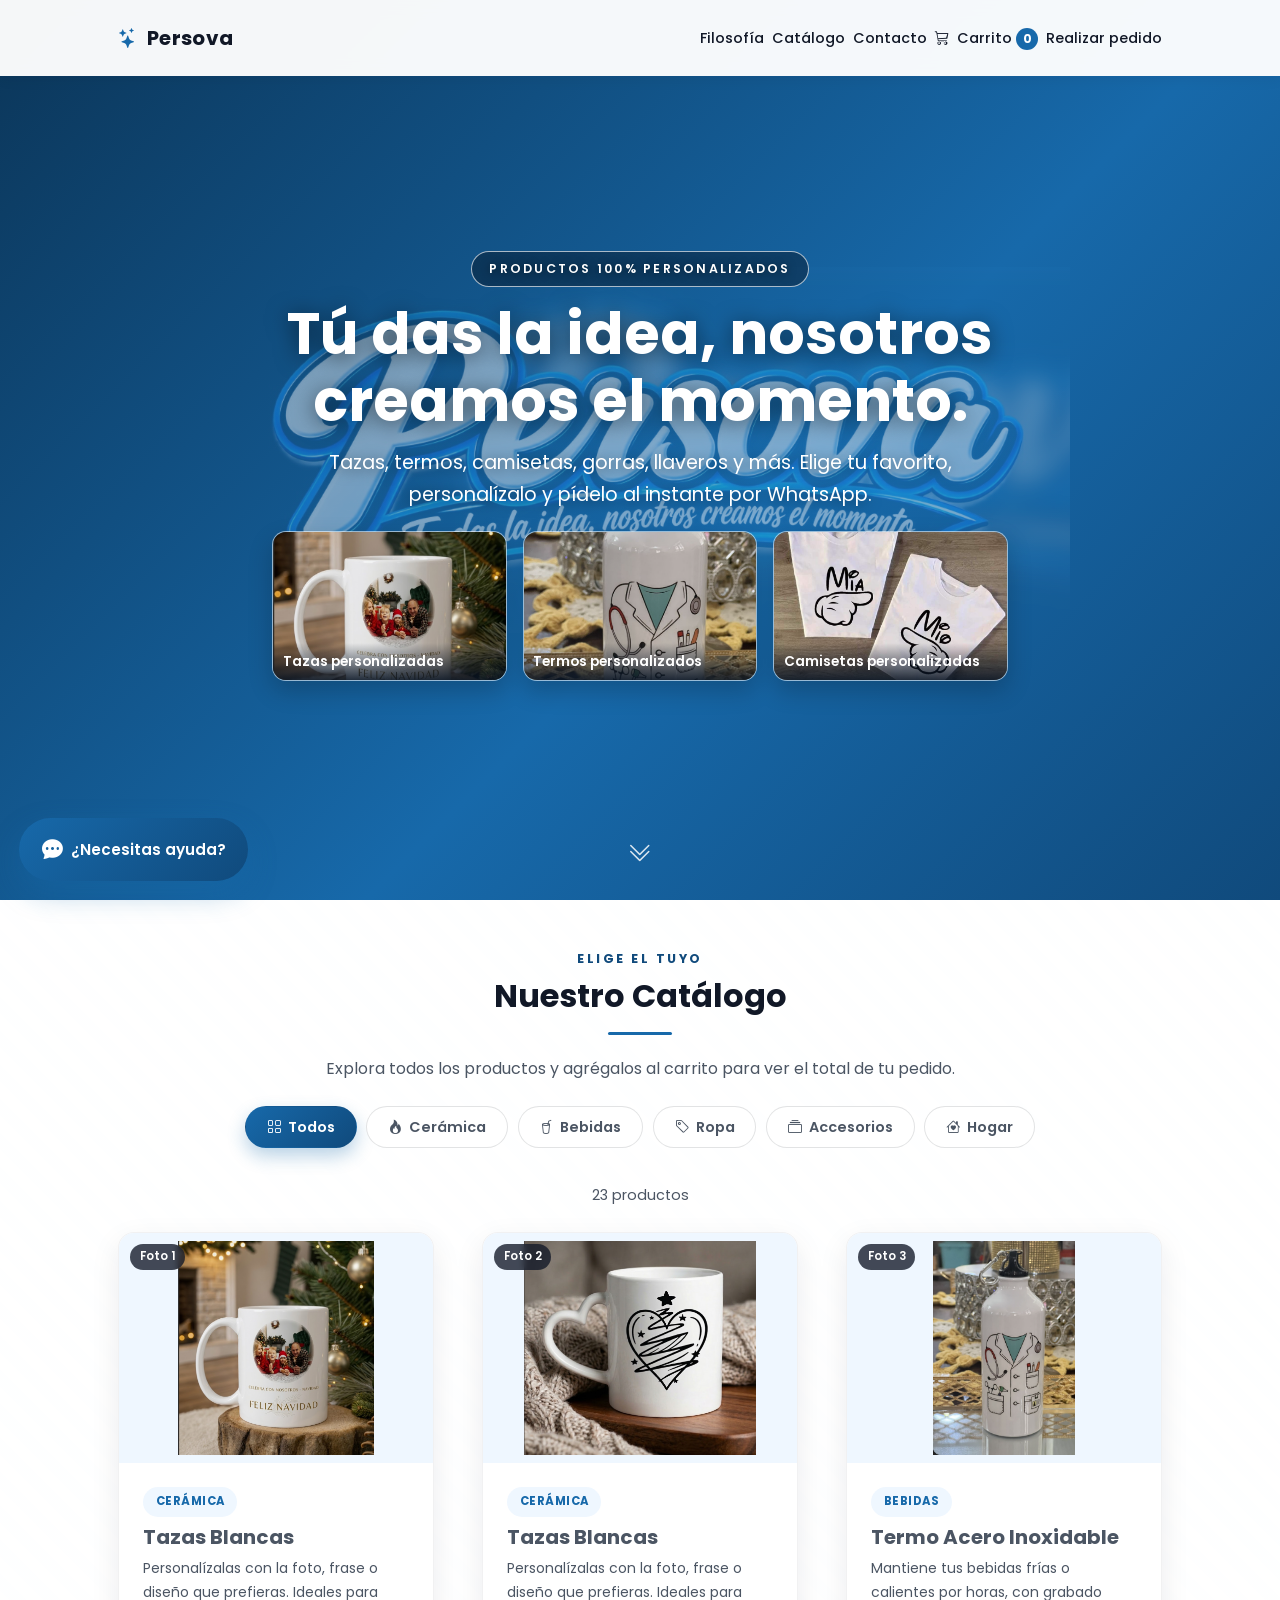
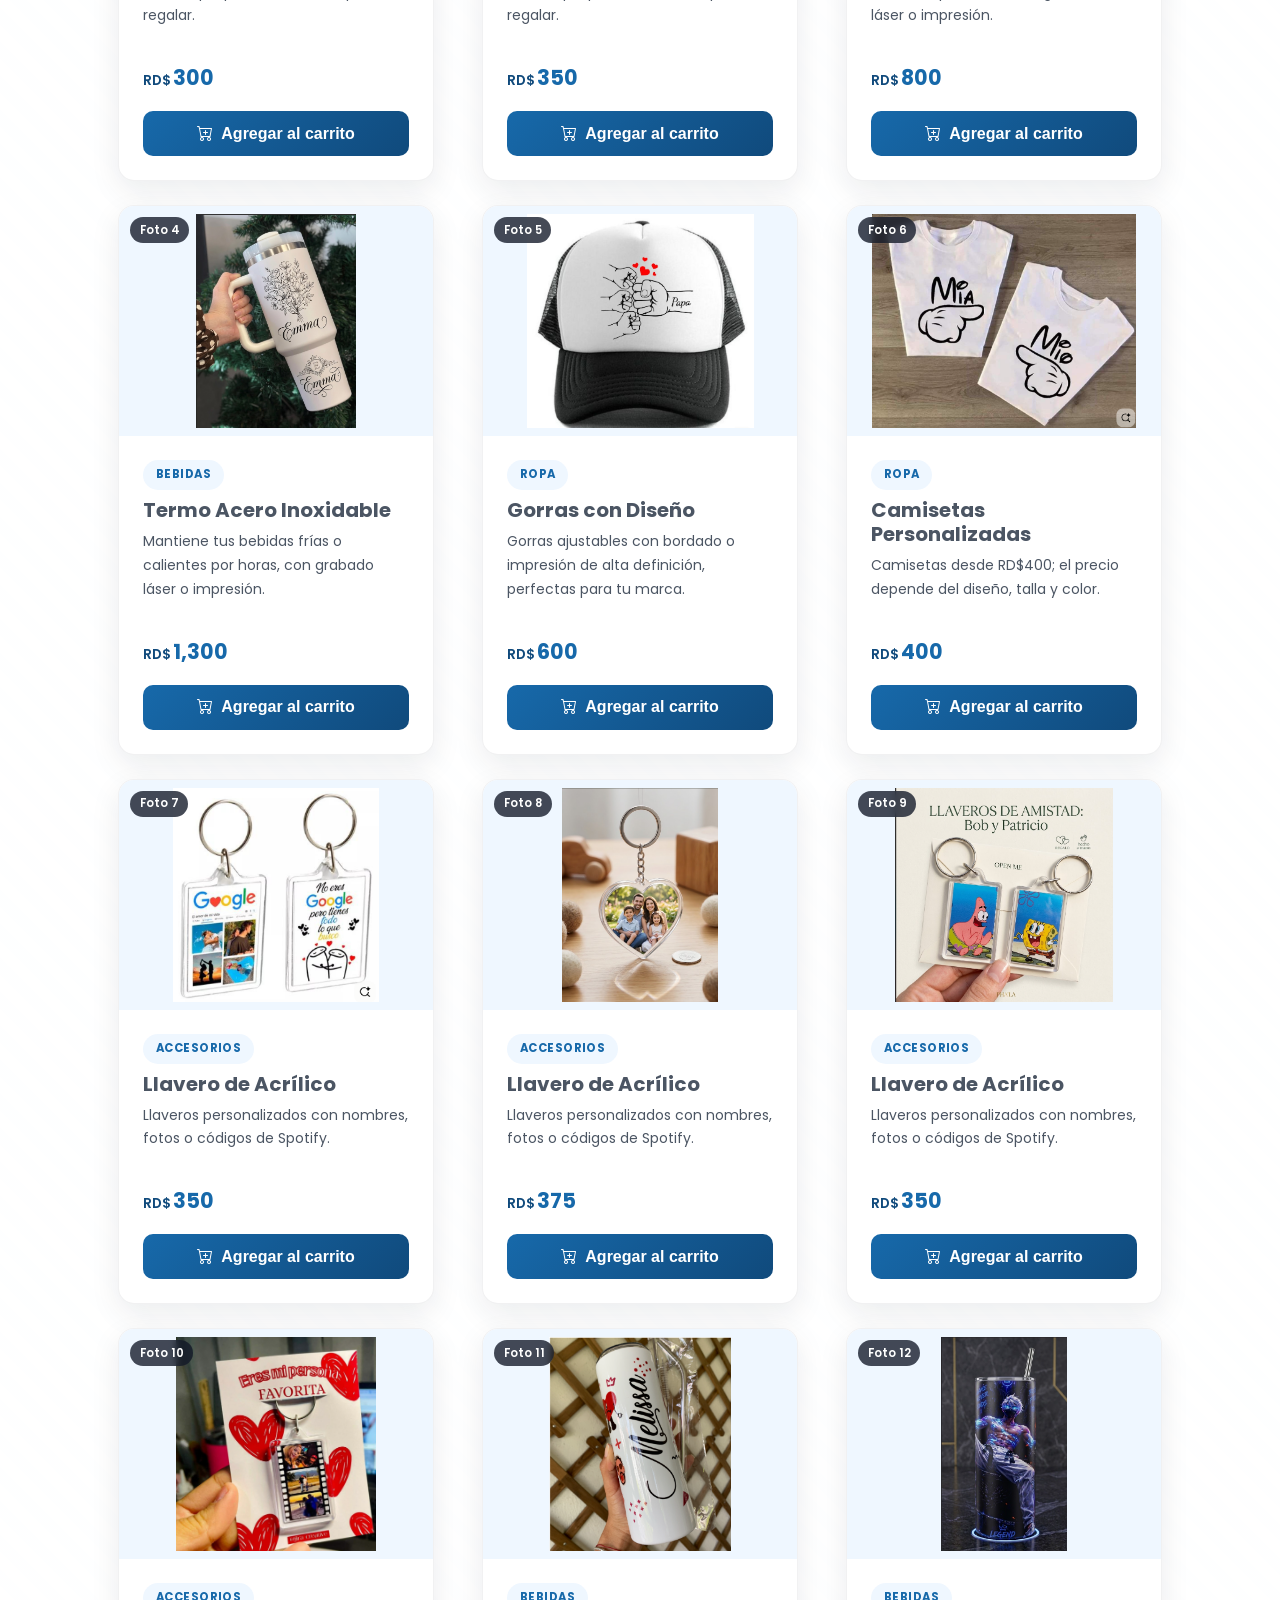
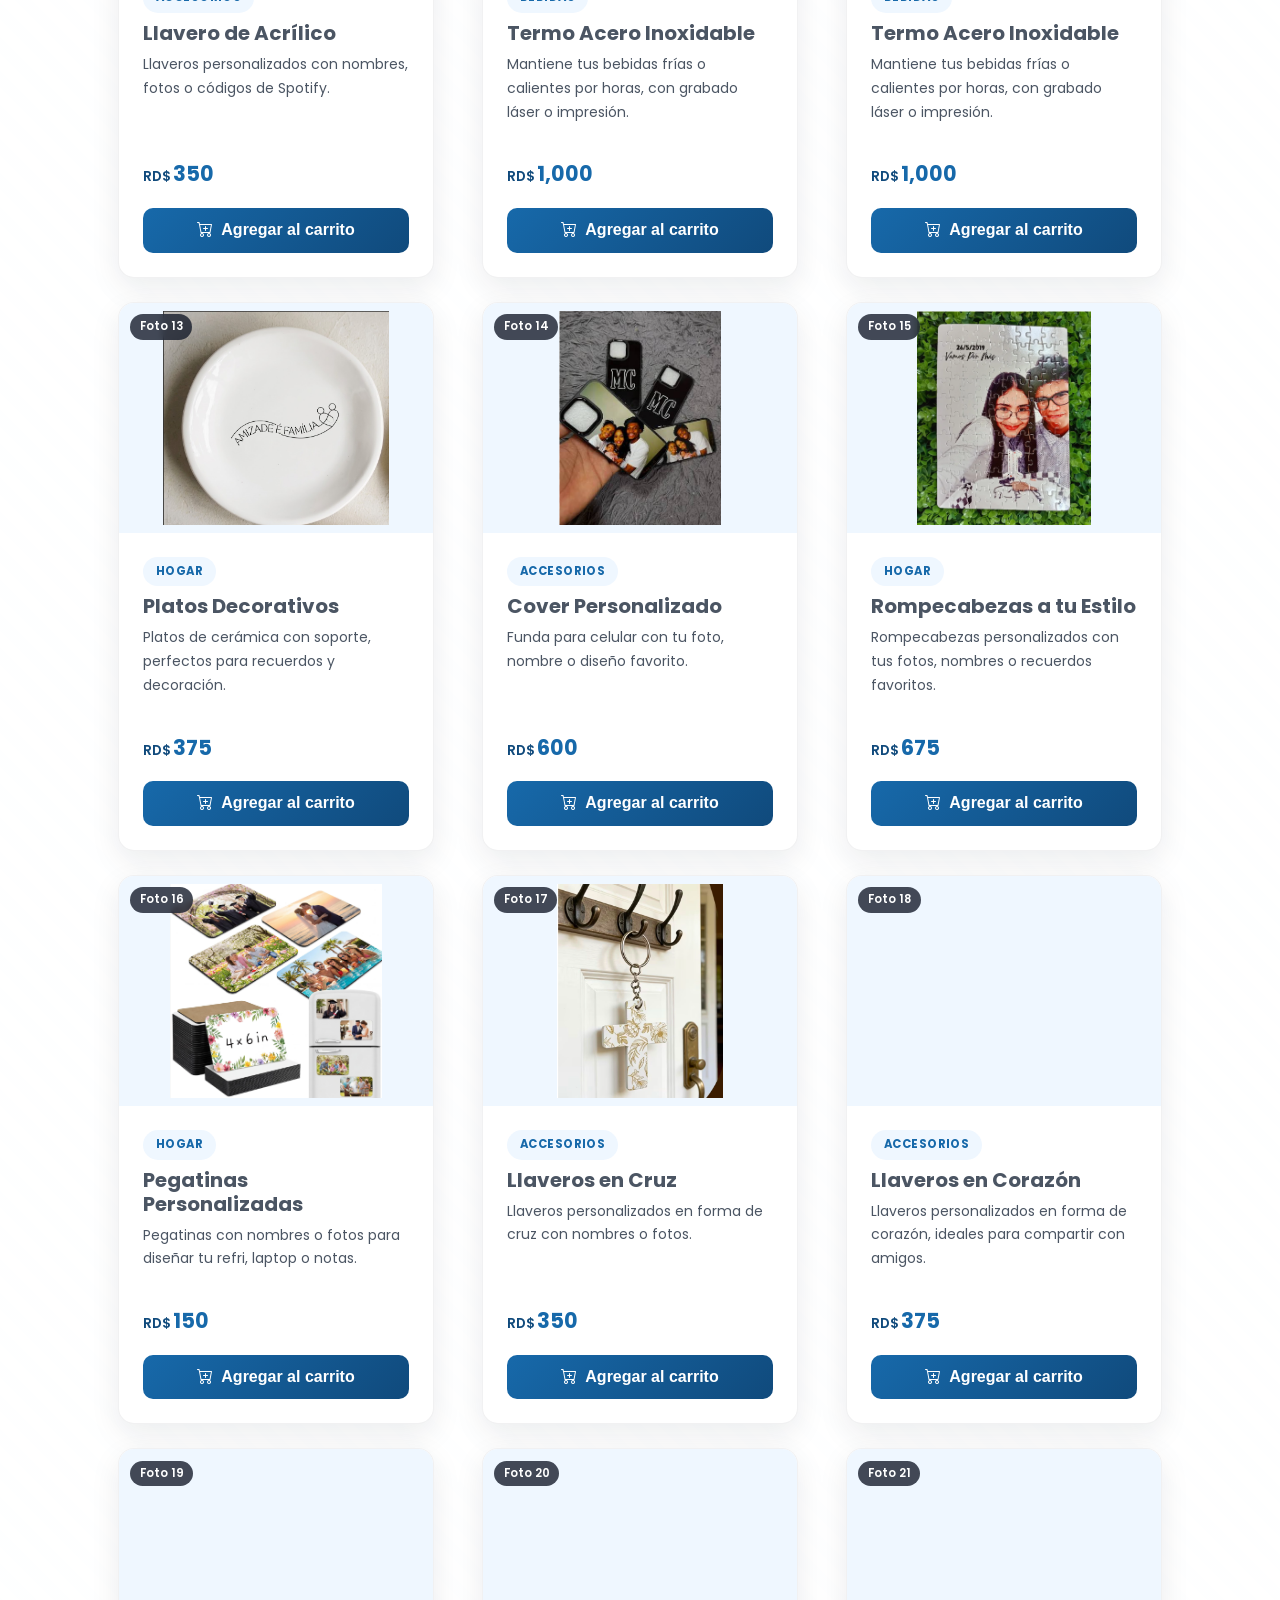
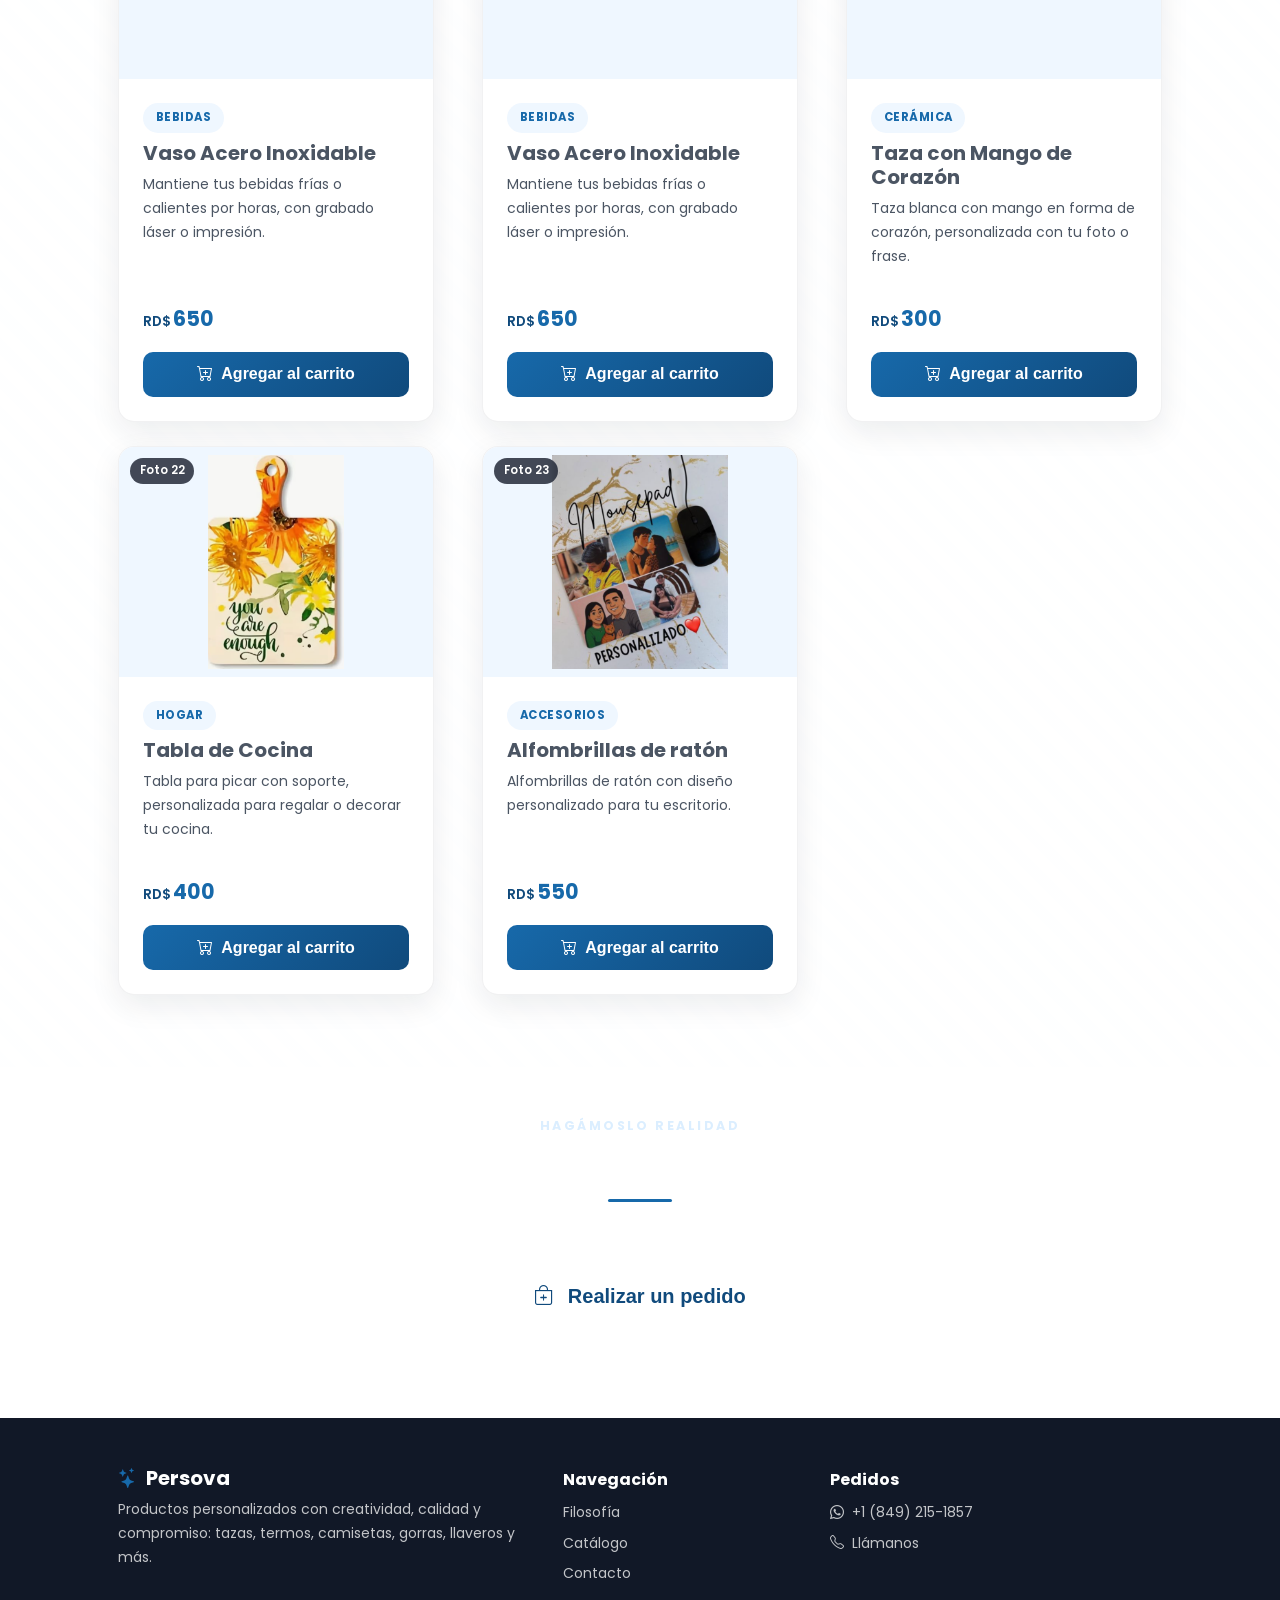
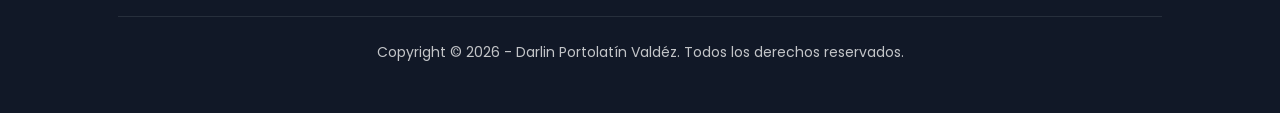
==== index.html @ f8fe21e0 "Actualizo la pagina Co-authored-by: Copilot <223556219+Copilot@users.noreply.github.com>" ====
﻿

















<!DOCTYPE html>
<html lang="es">
    <head>
        <meta charset="utf-8" />
        <meta name="viewport" content="width=device-width, initial-scale=1" />
        <meta name="description" content="Catálogo de productos personalizados: tazas, termos, camisetas, gorras, llaveros, platos y más. Productos personalizados por Persova." />
        <meta name="author" content="Darlin Portolatín Valdéz" />
        <meta name="theme-color" content="#1769aa" />
        <title>Persova | Catálogo de Productos Personalizados</title>

        <!-- Open Graph (vista previa al compartir) -->
        <meta property="og:type" content="website" />
        <meta property="og:site_name" content="Persova" />
        <meta property="og:title" content="Persova | Catálogo de Productos Personalizados" />
        <meta property="og:description" content="Tazas, termos, camisetas, gorras, llaveros y más, personalizados a tu gusto. Pídelos al instante por WhatsApp." />
        <meta property="og:image" content="assets/img/bg-masthead.jpg" />
        <meta name="twitter:card" content="summary_large_image" />

        <!-- Favicon-->
        <link rel="icon" type="image/x-icon" href="assets/favicon.ico" />

        <!-- Fuentes: conectamos antes y cargamos sin bloquear -->
        <link rel="preconnect" href="https://fonts.googleapis.com" />
        <link rel="preconnect" href="https://fonts.gstatic.com" crossorigin />
        <link href="https://fonts.googleapis.com/css2?family=Poppins:wght@400;500;600;700&display=swap" rel="stylesheet" />

        <!-- Bootstrap Icons-->
        <link href="https://cdn.jsdelivr.net/npm/bootstrap-icons@1.11.3/font/bootstrap-icons.css" rel="stylesheet" />

        <!-- Core theme CSS (includes Bootstrap)-->
        <link href="css/styles.css" rel="stylesheet" />
        <!-- Estilos personalizados del catálogo-->
        <link href="css/catalogo.css" rel="stylesheet" />
        <!-- Chat de atención-->
        <link href="css/chatbot.css" rel="stylesheet" />
        <!-- Solicitud de pedidos-->
        <link href="css/pedidos.css" rel="stylesheet" />
        <!-- Mantiene ocultas las tarjetas mientras se configura el filtro inicial.
             Si catalogo.js no llegara a cargar, se quita la marca y se ven todas. -->
        <script>
            document.documentElement.classList.add('js');
            window.addEventListener('load', function () {
                setTimeout(function () {
                    if (!window.catalogoListo) document.documentElement.classList.remove('js');
                }, 1500);
            });
        </script>
    </head>
    <body id="page-top">
        <!-- Navegación -->
        <nav class="navbar navbar-expand-lg fixed-top py-3" id="mainNav">
            <div class="container px-4 px-lg-5">
                <a class="navbar-brand fw-bold" href="#page-top"><i class="bi-stars me-1"></i> Persova</a>
                <button class="navbar-toggler navbar-toggler-right" type="button" data-bs-toggle="collapse" data-bs-target="#navbarResponsive" aria-controls="navbarResponsive" aria-expanded="false" aria-label="Abrir menú"><span class="navbar-toggler-icon"></span></button>
                <div class="collapse navbar-collapse" id="navbarResponsive">
                    <ul class="navbar-nav ms-auto my-2 my-lg-0">
                        <li class="nav-item"><a class="nav-link" href="#filosofia" id="nav-filosofia">Filosofía</a></li>
                        <li class="nav-item"><a class="nav-link" href="#catalogo">Catálogo</a></li>
                        <li class="nav-item"><a class="nav-link" href="#contacto">Contacto</a></li>
                        <li class="nav-item"><button type="button" class="nav-link btn-carrito-nav" id="carrito-abrir" data-bs-toggle="modal" data-bs-target="#modal-carrito"><i class="bi-cart3 me-1"></i> Carrito <span class="carrito-cantidad" id="carrito-cantidad">0</span></button></li>
                        <li class="nav-item"><button type="button" class="nav-link btn-abrir-pedido" data-bs-toggle="modal" data-bs-target="#modal-pedido">Realizar pedido</button></li>
                    </ul>
                </div>
            </div>
        </nav>

        <!-- Hero -->
        <header class="masthead text-center">
            <div class="container px-4 px-lg-5">
                <div class="row justify-content-center">
                    <div class="col-lg-10">
                        <span class="hero-kicker">Productos 100% personalizados</span>
                        <h1 class="mb-0">Tú das la idea, nosotros creamos el momento.
                        </h1>
                        <p class="hero-sub">Tazas, termos, camisetas, gorras, llaveros y más. Elige tu favorito, personalízalo y pídelo al instante por WhatsApp.</p>
                        <div class="hero-productos" aria-label="Algunos de nuestros productos">
                            <figure class="hero-producto">
                                <img src="assets/img/portfolio/fullsize/1.png" alt="Taza blanca personalizada" decoding="async" fetchpriority="high" />
                                <figcaption>Tazas personalizadas</figcaption>
                            </figure>
                            <figure class="hero-producto">
                                <img src="assets/img/portfolio/fullsize/3.png" alt="Termo de acero inoxidable personalizado" decoding="async" fetchpriority="high" />
                                <figcaption>Termos personalizados</figcaption>
                            </figure>
                            <figure class="hero-producto">
                                <img src="assets/img/portfolio/fullsize/6.png" alt="Camiseta personalizada" decoding="async" fetchpriority="high" />
                                <figcaption>Camisetas personalizadas</figcaption>
                            </figure>
                        </div>
                    </div>
                </div>
            </div>
            <a class="hero-scroll" href="#filosofia" aria-label="Bajar a la siguiente sección"><i class="bi-chevron-double-down"></i></a>
        </header>

        <!-- Filosofía Institucional -->
        <section class="page-section py-5" id="filosofia" hidden>
            <div class="container px-4 px-lg-5">
                <div class="text-center mb-5">
                    <div class="section-kicker mb-2">Quiénes somos</div>
                    <h2 class="section-title mt-0">Filosofía Institucional</h2>
                    <hr class="divider-oro" />
                    <p>Los principios, valores, misión y visión que definen la identidad de nuestro emprendimiento.</p>
                </div>

                <div class="row g-4 justify-content-center mb-4">
                    <div class="col-lg-4 col-md-6">
                        <div class="value-card">
                            <span class="value-icon"><i class="bi-bullseye"></i></span>
                            <h3>Misión</h3>
                            <p class="mb-0">Ofrecer productos personalizados, creativos y de calidad, adaptados a los gustos y necesidades de nuestros clientes: tazas, termos, camisetas, gorras, platos y más, para expresar ideas, emociones, recuerdos y la identidad de personas, negocios y organizaciones.</p>
                        </div>
                    </div>
                    <div class="col-lg-4 col-md-6">
                        <div class="value-card">
                            <span class="value-icon"><i class="bi-eye"></i></span>
                            <h3>Visión</h3>
                            <p class="mb-0">Ser un emprendimiento de personalización reconocido a nivel nacional por la calidad, creatividad e innovación de nuestros productos, logrando satisfacer a nuestros clientes y expandiendo nuestros servicios para convertirnos en una marca reconocida y confiable.</p>
                        </div>
                    </div>
                    <div class="col-lg-4 col-md-6">
                        <div class="value-card">
                            <span class="value-icon"><i class="bi-shield-check"></i></span>
                            <h3>Principio</h3>
                            <p class="mb-0"><strong>Satisfacción del cliente:</strong> escuchamos y comprendemos las necesidades de cada cliente para ofrecerle un producto que cumpla o supere sus expectativas, revisando cada detalle del diseño y procurando entregar calidad en cada pedido.</p>
                        </div>
                    </div>
                </div>

                <div class="row justify-content-center">
                    <div class="col-lg-10">
                        <div class="principio-box">
                            <h3 class="h5 fw-bold mb-3"><i class="bi-heart me-2"></i>Nuestros valores</h3>
                            <ul class="value-list">
                                <li><strong>Creatividad:</strong> diseñamos piezas originales, innovadoras y atractivas, adaptadas a los gustos y preferencias de cada cliente.</li>
                                <li><strong>Responsabilidad:</strong> cumplimos con nuestros compromisos de manera puntual y organizada, entregando los pedidos en el tiempo acordado.</li>
                                <li><strong>Calidad:</strong> cuidamos cada detalle del diseño, los materiales y la elaboración para ofrecer productos bien terminados.</li>
                                <li><strong>Respeto:</strong> valoramos las ideas, opiniones y preferencias de nuestros clientes y tomamos en cuenta sus sugerencias.</li>
                                <li class="mb-0"><strong>Compromiso:</strong> trabajamos con dedicación para que cada producto personalizado cumpla con lo solicitado.</li>
                            </ul>
                        </div>
                    </div>
                </div>
            </div>
        </section>

        <!-- Catálogo de productos -->
        <section class="page-section py-5" id="catalogo">
            <div class="container px-4 px-lg-5">
                <div class="text-center mb-4">
                    <div class="section-kicker mb-2">Elige el tuyo</div>
                    <h2 class="section-title mt-0">Nuestro Catálogo</h2>
                    <hr class="divider-oro" />
                    <p>Explora todos los productos y agrégalos al carrito para ver el total de tu pedido.</p>
                </div>

                <!-- Filtro por categoría -->
                <div class="filtros" role="group" aria-label="Filtrar productos por categoría">
                    <button type="button" class="filtro-btn active" data-filtro="todos" aria-pressed="true"><i class="bi-grid me-1"></i> Todos</button>
                    <button type="button" class="filtro-btn" data-filtro="ceramica" aria-pressed="false"><i class="bi-fire me-1"></i> Cerámica</button>
                    <button type="button" class="filtro-btn" data-filtro="bebidas" aria-pressed="false"><i class="bi-cup-straw me-1"></i> Bebidas</button>
                    <button type="button" class="filtro-btn" data-filtro="ropa" aria-pressed="false"><i class="bi-tag me-1"></i> Ropa</button>
                    <button type="button" class="filtro-btn" data-filtro="accesorios" aria-pressed="false"><i class="bi-collection me-1"></i> Accesorios</button>
                    <button type="button" class="filtro-btn" data-filtro="hogar" aria-pressed="false"><i class="bi-house-heart me-1"></i> Hogar</button>
                </div>
                <p class="resultado-contador" id="contador-texto" aria-live="polite">22 productos</p>

                <div class="row gx-4 gx-lg-5" id="grid-productos">
                    <!-- Producto 1 -->
                    <div class="col-lg-4 col-md-6 mb-4 producto" data-categoria="ceramica">
                        <div class="card product-card h-100">
                            <div class="product-img-wrap">
                                <img class="product-img" src="assets/img/portfolio/fullsize/1.png" alt="Taza blanca personalizada con diseño a elección" loading="lazy" decoding="async" />
                                <span class="product-num">Foto 1</span>
                            </div>


                            <div class="card-body d-flex flex-column p-4">
                                <span class="badge-category align-self-start mb-2">Cerámica</span>
                                <h3 class="h5 fw-bold mb-2">Tazas Blancas</h3>
                                <p class="small flex-grow-1">Personalízalas con la foto, frase o diseño que prefieras. Ideales para regalar.</p>
                                <div class="d-flex align-items-center justify-content-between mt-3 mb-3">
                                    <span class="product-price"><span class="moneda">RD$</span>300</span>
                                </div>
                                <a href="https://wa.me/18492151857?text=Hola%20Darlin,%20quiero%20ordenar%20la%20Taza%20Blanca%20de%20la%20foto%201%20(RD$300)." target="_blank" rel="noopener" class="btn btn-whatsapp">
                                    <i class="bi-whatsapp me-2"></i> Pedir por WhatsApp
                                </a>
                            </div>
                        </div>
                    </div>

                    <!-- Producto 2 -->
                    <div class="col-lg-4 col-md-6 mb-4 producto" data-categoria="ceramica">
                        <div class="card product-card h-100">
                            <div class="product-img-wrap">
                                <img class="product-img" src="assets/img/portfolio/fullsize/2.png" alt="Taza blanca personalizada con diseño a elección" loading="lazy" decoding="async" />
                                <span class="product-num">Foto 2</span>
                            </div>
                            <div class="card-body d-flex flex-column p-4">
                                <span class="badge-category align-self-start mb-2">Cerámica</span>
                                <h3 class="h5 fw-bold mb-2">Tazas Blancas</h3>
                                <p class="small flex-grow-1">Personalízalas con la foto, frase o diseño que prefieras. Ideales para regalar.</p>
                                <div class="d-flex align-items-center justify-content-between mt-3 mb-3">
                                    <span class="product-price"><span class="moneda">RD$</span>350</span>
                                </div>
                                <a href="https://wa.me/18492151857?text=Hola%20Darlin,%20quiero%20ordenar%20la%20Taza%20Blanca%20de%20la%20foto%202%20(RD$350)." target="_blank" rel="noopener" class="btn btn-whatsapp">
                                    <i class="bi-whatsapp me-2"></i> Pedir por WhatsApp
                                </a>
                            </div>
                        </div>
                    </div>

                    <!-- Producto 3 -->
                    <div class="col-lg-4 col-md-6 mb-4 producto" data-categoria="bebidas">
                        <div class="card product-card h-100">
                            <div class="product-img-wrap">
                                <img class="product-img" src="assets/img/portfolio/fullsize/3.png" alt="Termo de acero inoxidable personalizado" loading="lazy" decoding="async" />
                                <span class="product-num">Foto 3</span>
                            </div>
                            <div class="card-body d-flex flex-column p-4">
                                <span class="badge-category align-self-start mb-2">Bebidas</span>
                                <h3 class="h5 fw-bold mb-2">Termo Acero Inoxidable</h3>
                                <p class="small flex-grow-1">Mantiene tus bebidas frías o calientes por horas, con grabado láser o impresión.</p>
                                <div class="d-flex align-items-center justify-content-between mt-3 mb-3">
                                    <span class="product-price"><span class="moneda">RD$</span>800</span>
                                </div>
                                <a href="https://wa.me/18492151857?text=Hola%20Darlin,%20quiero%20ordenar%20el%20Termo%20de%20la%20foto%203%20(RD$800)." target="_blank" rel="noopener" class="btn btn-whatsapp">
                                    <i class="bi-whatsapp me-2"></i> Pedir por WhatsApp
                                </a>
                            </div>
                        </div>
                    </div>

                    <!-- Producto 4 -->
                    <div class="col-lg-4 col-md-6 mb-4 producto" data-categoria="bebidas">
                        <div class="card product-card h-100">
                            <div class="product-img-wrap">
                                <img class="product-img" src="assets/img/portfolio/fullsize/4.png" alt="Termo de acero inoxidable personalizado" loading="lazy" decoding="async" />
                                <span class="product-num">Foto 4</span>
                            </div>
                            <div class="card-body d-flex flex-column p-4">
                                <span class="badge-category align-self-start mb-2">Bebidas</span>
                                <h3 class="h5 fw-bold mb-2">Termo Acero Inoxidable</h3>
                                <p class="small flex-grow-1">Mantiene tus bebidas frías o calientes por horas, con grabado láser o impresión.</p>
                                <div class="d-flex align-items-center justify-content-between mt-3 mb-3">
                                    <span class="product-price"><span class="moneda">RD$</span>1,300</span>
                                </div>
                                <a href="https://wa.me/18492151857?text=Hola%20Darlin,%20quiero%20ordenar%20el%20Termo%20de%20la%20foto%204%20(RD$1,300)." target="_blank" rel="noopener" class="btn btn-whatsapp">
                                    <i class="bi-whatsapp me-2"></i> Pedir por WhatsApp
                                </a>
                            </div>
                        </div>
                    </div>

                    <!-- Producto 5 -->
                    <div class="col-lg-4 col-md-6 mb-4 producto" data-categoria="ropa">
                        <div class="card product-card h-100">
                            <div class="product-img-wrap">
                                <img class="product-img" src="assets/img/portfolio/fullsize/5.png" alt="Gorra personalizada con diseño propio" loading="lazy" decoding="async" />
                                <span class="product-num">Foto 5</span>
                            </div>
                            <div class="card-body d-flex flex-column p-4">
                                <span class="badge-category align-self-start mb-2">Ropa</span>
                                <h3 class="h5 fw-bold mb-2">Gorras con Diseño</h3>
                                <p class="small flex-grow-1">Gorras ajustables con bordado o impresión de alta definición, perfectas para tu marca.</p>
                                <div class="d-flex align-items-center justify-content-between mt-3 mb-3">
                                    <span class="product-price"><span class="moneda">RD$</span>600</span>
                                </div>
                                <a href="https://wa.me/18492151857?text=Hola%20Darlin,%20quiero%20ordenar%20la%20Gorra%20de%20la%20foto%205%20(RD$600)." target="_blank" rel="noopener" class="btn btn-whatsapp">
                                    <i class="bi-whatsapp me-2"></i> Pedir por WhatsApp
                                </a>
                            </div>
                        </div>
                    </div>

                    <!-- Producto 6 -->
                    <div class="col-lg-4 col-md-6 mb-4 producto" data-categoria="ropa">
                        <div class="card product-card h-100">
                            <div class="product-img-wrap">
                                <img class="product-img" src="assets/img/portfolio/fullsize/6.png" alt="Camiseta personalizada con frase o foto" loading="lazy" decoding="async" />
                                <span class="product-num">Foto 6</span>
                            </div>
                            <div class="card-body d-flex flex-column p-4">
                                <span class="badge-category align-self-start mb-2">Ropa</span>
                                <h3 class="h5 fw-bold mb-2">Camisetas Personalizadas</h3>
                                <p class="small flex-grow-1">Camisetas desde RD$400; el precio depende del diseño, talla y color.</p>
                                <div class="d-flex align-items-center justify-content-between mt-3 mb-3">
                                    <span class="product-price"><span class="moneda">RD$</span>400</span>
                                </div>
                                <a href="https://wa.me/18492151857?text=Hola%20Darlin,%20quiero%20ordenar%20la%20Camiseta%20de%20la%20foto%206%20(desde%20RD$400)." target="_blank" rel="noopener" class="btn btn-whatsapp">
                                    <i class="bi-whatsapp me-2"></i> Pedir por WhatsApp
                                </a>
                            </div>
                        </div>
                    </div>

                    <!-- Producto 7 -->
                    <div class="col-lg-4 col-md-6 mb-4 producto" data-categoria="accesorios">
                        <div class="card product-card h-100">
                            <div class="product-img-wrap">
                                <img class="product-img" src="assets/img/portfolio/fullsize/7.png" alt="Llavero de acrílico personalizado" loading="lazy" decoding="async" />
                                <span class="product-num">Foto 7</span>
                            </div>
                            <div class="card-body d-flex flex-column p-4">
                                <span class="badge-category align-self-start mb-2">Accesorios</span>
                                <h3 class="h5 fw-bold mb-2">Llavero de Acrílico</h3>
                                <p class="small flex-grow-1">Llaveros personalizados con nombres, fotos o códigos de Spotify.</p>
                                <div class="d-flex align-items-center justify-content-between mt-3 mb-3">
                                    <span class="product-price"><span class="moneda">RD$</span>350</span>
                                </div>
                                <a href="https://wa.me/18492151857?text=Hola%20Darlin,%20quiero%20ordenar%20el%20Llavero%20de%20acrílico%20de%20la%20foto%207%20(RD$350)." target="_blank" rel="noopener" class="btn btn-whatsapp">
                                    <i class="bi-whatsapp me-2"></i> Pedir por WhatsApp
                                </a>
                            </div>
                        </div>
                    </div>

                    <!-- Producto 8 -->
                    <div class="col-lg-4 col-md-6 mb-4 producto" data-categoria="accesorios">
                        <div class="card product-card h-100">
                            <div class="product-img-wrap">
                                <img class="product-img" src="assets/img/portfolio/fullsize/8.png" alt="Llavero de acrílico personalizado" loading="lazy" decoding="async" />
                                <span class="product-num">Foto 8</span>
                            </div>
                            <div class="card-body d-flex flex-column p-4">
                                <span class="badge-category align-self-start mb-2">Accesorios</span>
                                <h3 class="h5 fw-bold mb-2">Llavero de Acrílico</h3>
                                <p class="small flex-grow-1">Llaveros personalizados con nombres, fotos o códigos de Spotify.</p>
                                <div class="d-flex align-items-center justify-content-between mt-3 mb-3">
                                    <span class="product-price"><span class="moneda">RD$</span>375</span>
                                </div>
                                <a href="https://wa.me/18492151857?text=Hola%20Darlin,%20quiero%20ordenar%20el%20Llavero%20de%20acrílico%20de%20la%20foto%208%20(RD$375)." target="_blank" rel="noopener" class="btn btn-whatsapp">
                                    <i class="bi-whatsapp me-2"></i> Pedir por WhatsApp
                                </a>
                            </div>
                        </div>
                    </div>

                    <!-- Producto 9 -->
                    <div class="col-lg-4 col-md-6 mb-4 producto" data-categoria="accesorios">
                        <div class="card product-card h-100">
                            <div class="product-img-wrap">
                                <img class="product-img" src="assets/img/portfolio/fullsize/9.png" alt="Llavero de acrílico personalizado" loading="lazy" decoding="async" />
                                <span class="product-num">Foto 9</span>
                            </div>
                            <div class="card-body d-flex flex-column p-4">
                                <span class="badge-category align-self-start mb-2">Accesorios</span>
                                <h3 class="h5 fw-bold mb-2">Llavero de Acrílico</h3>
                                <p class="small flex-grow-1">Llaveros personalizados con nombres, fotos o códigos de Spotify.</p>
                                <div class="d-flex align-items-center justify-content-between mt-3 mb-3">
                                    <span class="product-price"><span class="moneda">RD$</span>350</span>
                                </div>
                                <a href="https://wa.me/18492151857?text=Hola%20Darlin,%20quiero%20ordenar%20el%20Llavero%20de%20acrílico%20de%20la%20foto%209%20(RD$350)." target="_blank" rel="noopener" class="btn btn-whatsapp">
                                    <i class="bi-whatsapp me-2"></i> Pedir por WhatsApp
                                </a>
                            </div>
                        </div>
                    </div>

                    <!-- Producto 10 -->
                    <div class="col-lg-4 col-md-6 mb-4 producto" data-categoria="accesorios">
                        <div class="card product-card h-100">
                            <div class="product-img-wrap">
                                <img class="product-img" src="assets/img/portfolio/fullsize/10.png" alt="Llavero de acrílico personalizado" loading="lazy" decoding="async" />
                                <span class="product-num">Foto 10</span>
                            </div>
                            <div class="card-body d-flex flex-column p-4">
                                <span class="badge-category align-self-start mb-2">Accesorios</span>
                                <h3 class="h5 fw-bold mb-2">Llavero de Acrílico</h3>
                                <p class="small flex-grow-1">Llaveros personalizados con nombres, fotos o códigos de Spotify.</p>
                                <div class="d-flex align-items-center justify-content-between mt-3 mb-3">
                                    <span class="product-price"><span class="moneda">RD$</span>350</span>
                                </div>
                                <a href="https://wa.me/18492151857?text=Hola%20Darlin,%20quiero%20ordenar%20el%20Llavero%20de%20acrílico%20de%20la%20foto%2010%20(RD$350)." target="_blank" rel="noopener" class="btn btn-whatsapp">
                                    <i class="bi-whatsapp me-2"></i> Pedir por WhatsApp
                                </a>
                            </div>
                        </div>
                    </div>

                    <!-- Producto 11 -->
                    <div class="col-lg-4 col-md-6 mb-4 producto" data-categoria="bebidas">
                        <div class="card product-card h-100">
                            <div class="product-img-wrap">
                                <img class="product-img" src="assets/img/portfolio/fullsize/11.png" alt="Termo de acero inoxidable personalizado" loading="lazy" decoding="async" />
                                <span class="product-num">Foto 11</span>
                            </div>
                            <div class="card-body d-flex flex-column p-4">
                                <span class="badge-category align-self-start mb-2">Bebidas</span>
                                <h3 class="h5 fw-bold mb-2">Termo Acero Inoxidable</h3>
                                <p class="small flex-grow-1">Mantiene tus bebidas frías o calientes por horas, con grabado láser o impresión.</p>
                                <div class="d-flex align-items-center justify-content-between mt-3 mb-3">
                                    <span class="product-price"><span class="moneda">RD$</span>1,000</span>
                                </div>
                                <a href="https://wa.me/18492151857?text=Hola%20Darlin,%20quiero%20ordenar%20el%20Termo%20de%20la%20foto%2011%20(RD$1,000)." target="_blank" rel="noopener" class="btn btn-whatsapp">
                                    <i class="bi-whatsapp me-2"></i> Pedir por WhatsApp
                                </a>
                            </div>
                        </div>
                    </div>

                    <!-- Producto 12 -->
                    <div class="col-lg-4 col-md-6 mb-4 producto" data-categoria="bebidas">
                        <div class="card product-card h-100">
                            <div class="product-img-wrap">
                                <img class="product-img" src="assets/img/portfolio/fullsize/12.png" alt="Termo de acero inoxidable personalizado" loading="lazy" decoding="async" />
                                <span class="product-num">Foto 12</span>
                            </div>
                            <div class="card-body d-flex flex-column p-4">
                                <span class="badge-category align-self-start mb-2">Bebidas</span>
                                <h3 class="h5 fw-bold mb-2">Termo Acero Inoxidable</h3>
                                <p class="small flex-grow-1">Mantiene tus bebidas frías o calientes por horas, con grabado láser o impresión.</p>
                                <div class="d-flex align-items-center justify-content-between mt-3 mb-3">
                                    <span class="product-price"><span class="moneda">RD$</span>1,000</span>
                                </div>
                                <a href="https://wa.me/18492151857?text=Hola%20Darlin,%20quiero%20ordenar%20el%20Termo%20de%20la%20foto%2012%20(RD$1,000)." target="_blank" rel="noopener" class="btn btn-whatsapp">
                                    <i class="bi-whatsapp me-2"></i> Pedir por WhatsApp
                                </a>
                            </div>
                        </div>
                    </div>

                    <!-- Producto 13 -->
                    <div class="col-lg-4 col-md-6 mb-4 producto" data-categoria="hogar">
                        <div class="card product-card h-100">
                            <div class="product-img-wrap">
                                <img class="product-img" src="assets/img/portfolio/fullsize/13.png" alt="Plato decorativo personalizado con soporte" loading="lazy" decoding="async" />
                                <span class="product-num">Foto 13</span>
                            </div>
                            <div class="card-body d-flex flex-column p-4">
                                <span class="badge-category align-self-start mb-2">Hogar</span>
                                <h3 class="h5 fw-bold mb-2">Platos Decorativos</h3>
                                <p class="small flex-grow-1">Platos de cerámica con soporte, perfectos para recuerdos y decoración.</p>
                                <div class="d-flex align-items-center justify-content-between mt-3 mb-3">
                                    <span class="product-price"><span class="moneda">RD$</span>375</span>
                                </div>
                                <a href="https://wa.me/18492151857?text=Hola%20Darlin,%20quiero%20ordenar%20el%20Plato%20Decorativo%20de%20la%20foto%2013%20(RD$375)." target="_blank" rel="noopener" class="btn btn-whatsapp">
                                    <i class="bi-whatsapp me-2"></i> Pedir por WhatsApp
                                </a>
                            </div>
                        </div>
                    </div>

                    <!-- Producto 14 -->
                    <div class="col-lg-4 col-md-6 mb-4 producto" data-categoria="accesorios">
                        <div class="card product-card h-100">
                            <div class="product-img-wrap">
                                <img class="product-img" src="assets/img/portfolio/fullsize/14.png" alt="Cover de celular personalizado" loading="lazy" decoding="async" />
                                <span class="product-num">Foto 14</span>
                            </div>
                            <div class="card-body d-flex flex-column p-4">
                                <span class="badge-category align-self-start mb-2">Accesorios</span>
                                <h3 class="h5 fw-bold mb-2">Cover Personalizado</h3>
                                <p class="small flex-grow-1">Funda para celular con tu foto, nombre o diseño favorito.</p>
                                <div class="d-flex align-items-center justify-content-between mt-3 mb-3">
                                    <span class="product-price"><span class="moneda">RD$</span>600</span>
                                </div>
                                <a href="https://wa.me/18492151857?text=Hola%20Darlin,%20quiero%20ordenar%20el%20Cover%20de%20la%20foto%2014%20(RD$600)." target="_blank" rel="noopener" class="btn btn-whatsapp">
                                    <i class="bi-whatsapp me-2"></i> Pedir por WhatsApp
                                </a>
                            </div>
                        </div>
                    </div>

                    <!-- Producto 15 -->
                    <div class="col-lg-4 col-md-6 mb-4 producto" data-categoria="hogar">
                        <div class="card product-card h-100">
                            <div class="product-img-wrap">
                                <img class="product-img" src="assets/img/portfolio/fullsize/15.png" alt="Rompecabezas personalizado con tus fotos" loading="lazy" decoding="async" />
                                <span class="product-num">Foto 15</span>
                            </div>
                            <div class="card-body d-flex flex-column p-4">
                                <span class="badge-category align-self-start mb-2">Hogar</span>
                                <h3 class="h5 fw-bold mb-2">Rompecabezas a tu Estilo</h3>
                                <p class="small flex-grow-1">Rompecabezas personalizados con tus fotos, nombres o recuerdos favoritos.</p>
                                <div class="d-flex align-items-center justify-content-between mt-3 mb-3">
                                    <span class="product-price"><span class="moneda">RD$</span>675</span>
                                </div>
                                <a href="https://wa.me/18492151857?text=Hola%20Darlin,%20quiero%20ordenar%20el%20Rompecabezas%20de%20la%20foto%2015%20(RD$675)." target="_blank" rel="noopener" class="btn btn-whatsapp">
                                    <i class="bi-whatsapp me-2"></i> Pedir por WhatsApp
                                </a>
                            </div>
                        </div>
                    </div>

                    <!-- Producto 16 -->
                    <div class="col-lg-4 col-md-6 mb-4 producto" data-categoria="hogar">
                        <div class="card product-card h-100">
                            <div class="product-img-wrap">
                                <img class="product-img" src="assets/img/portfolio/fullsize/16.png" alt="Pegatina personalizada para refrigerador" loading="lazy" decoding="async" />
                                <span class="product-num">Foto 16</span>
                            </div>
                            <div class="card-body d-flex flex-column p-4">
                                <span class="badge-category align-self-start mb-2">Hogar</span>
                                <h3 class="h5 fw-bold mb-2">Pegatinas Personalizadas</h3>
                                <p class="small flex-grow-1">Pegatinas con nombres o fotos para diseñar tu refri, laptop o notas.</p>
                                <div class="d-flex align-items-center justify-content-between mt-3 mb-3">
                                    <span class="product-price"><span class="moneda">RD$</span>150</span>
                                </div>
                                <a href="https://wa.me/18492151857?text=Hola%20Darlin,%20quiero%20ordenar%20la%20Pegatina%20de%20la%20foto%2016%20(RD$150)." target="_blank" rel="noopener" class="btn btn-whatsapp">
                                    <i class="bi-whatsapp me-2"></i> Pedir por WhatsApp
                                </a>
                            </div>
                        </div>
                    </div>

                    <!-- Producto 17 -->
                    <div class="col-lg-4 col-md-6 mb-4 producto" data-categoria="accesorios">
                        <div class="card product-card h-100">
                            <div class="product-img-wrap">
                                <img class="product-img" src="assets/img/portfolio/fullsize/17.png" alt="Llavero en forma de cruz personalizado" loading="lazy" decoding="async" />
                                <span class="product-num">Foto 17</span>
                            </div>
                            <div class="card-body d-flex flex-column p-4">
                                <span class="badge-category align-self-start mb-2">Accesorios</span>
                                <h3 class="h5 fw-bold mb-2">Llaveros en Cruz</h3>
                                <p class="small flex-grow-1">Llaveros personalizados en forma de cruz con nombres o fotos.</p>
                                <div class="d-flex align-items-center justify-content-between mt-3 mb-3">
                                    <span class="product-price"><span class="moneda">RD$</span>350</span>
                                </div>
                                <a href="https://wa.me/18492151857?text=Hola%20Darlin,%20quiero%20ordenar%20el%20Llavero%20en%20Cruz%20de%20la%20foto%2017%20(RD$350)." target="_blank" rel="noopener" class="btn btn-whatsapp">
                                    <i class="bi-whatsapp me-2"></i> Pedir por WhatsApp
                                </a>
                            </div>
                        </div>
                    </div>

                    <!-- Producto 18 -->
                    <div class="col-lg-4 col-md-6 mb-4 producto" data-categoria="accesorios">
                        <div class="card product-card h-100">
                            <div class="product-img-wrap">
                                <img class="product-img" src="assets/img/portfolio/fullsize/18.png" alt="Llavero en forma de corazón personalizado" loading="lazy" decoding="async" />
                                <span class="product-num">Foto 18</span>
                            </div>
                            <div class="card-body d-flex flex-column p-4">
                                <span class="badge-category align-self-start mb-2">Accesorios</span>
                                <h3 class="h5 fw-bold mb-2">Llaveros en Corazón</h3>
                                <p class="small flex-grow-1">Llaveros personalizados en forma de corazón, ideales para compartir con amigos.</p>
                                <div class="d-flex align-items-center justify-content-between mt-3 mb-3">
                                    <span class="product-price"><span class="moneda">RD$</span>375</span>
                                </div>
                                <a href="https://wa.me/18492151857?text=Hola%20Darlin,%20quiero%20ordenar%20el%20Llavero%20en%20Corazón%20de%20la%20foto%2018%20(RD$375)." target="_blank" rel="noopener" class="btn btn-whatsapp">
                                    <i class="bi-whatsapp me-2"></i> Pedir por WhatsApp
                                </a>
                            </div>
                        </div>
                    </div>

                    <!-- Producto 19 -->
                    <div class="col-lg-4 col-md-6 mb-4 producto" data-categoria="bebidas">
                        <div class="card product-card h-100">
                            <div class="product-img-wrap">
                                <img class="product-img" src="assets/img/portfolio/fullsize/19.png" alt="Vaso de acero inoxidable personalizado" loading="lazy" decoding="async" />
                                <span class="product-num">Foto 19</span>
                            </div>
                            <div class="card-body d-flex flex-column p-4">
                                <span class="badge-category align-self-start mb-2">Bebidas</span>
                                <h3 class="h5 fw-bold mb-2">Vaso Acero Inoxidable</h3>
                                <p class="small flex-grow-1">Mantiene tus bebidas frías o calientes por horas, con grabado láser o impresión.</p>
                                <div class="d-flex align-items-center justify-content-between mt-3 mb-3">
                                    <span class="product-price"><span class="moneda">RD$</span>650</span>
                                </div>
                                <a href="https://wa.me/18492151857?text=Hola%20Darlin,%20quiero%20ordenar%20el%20Vaso%20de%20la%20foto%2019%20(RD$650)." target="_blank" rel="noopener" class="btn btn-whatsapp">
                                    <i class="bi-whatsapp me-2"></i> Pedir por WhatsApp
                                </a>
                            </div>
                        </div>
                    </div>

                    <!-- Producto 20 -->
                    <div class="col-lg-4 col-md-6 mb-4 producto" data-categoria="bebidas">
                        <div class="card product-card h-100">
                            <div class="product-img-wrap">
                                <img class="product-img" src="assets/img/portfolio/fullsize/20.png" alt="Vaso de acero inoxidable personalizado" loading="lazy" decoding="async" />
                                <span class="product-num">Foto 20</span>
                            </div>
                            <div class="card-body d-flex flex-column p-4">
                                <span class="badge-category align-self-start mb-2">Bebidas</span>
                                <h3 class="h5 fw-bold mb-2">Vaso Acero Inoxidable</h3>
                                <p class="small flex-grow-1">Mantiene tus bebidas frías o calientes por horas, con grabado láser o impresión.</p>
                                <div class="d-flex align-items-center justify-content-between mt-3 mb-3">
                                    <span class="product-price"><span class="moneda">RD$</span>650</span>
                                </div>
                                <a href="https://wa.me/18492151857?text=Hola%20Darlin,%20quiero%20ordenar%20el%20Vaso%20de%20la%20foto%2020%20(RD$650)." target="_blank" rel="noopener" class="btn btn-whatsapp">
                                    <i class="bi-whatsapp me-2"></i> Pedir por WhatsApp
                                </a>
                            </div>
                        </div>
                    </div>

                    <!-- Producto 21 -->
                    <div class="col-lg-4 col-md-6 mb-4 producto" data-categoria="ceramica">
                        <div class="card product-card h-100">
                            <div class="product-img-wrap">
                                <img class="product-img" src="assets/img/portfolio/fullsize/21.png" alt="Taza blanca con mango de corazón personalizada" loading="lazy" decoding="async" />
                                <span class="product-num">Foto 21</span>
                            </div>
                            <div class="card-body d-flex flex-column p-4">
                                <span class="badge-category align-self-start mb-2">Cerámica</span>
                                <h3 class="h5 fw-bold mb-2">Taza con Mango de Corazón</h3>
                                <p class="small flex-grow-1">Taza blanca con mango en forma de corazón, personalizada con tu foto o frase.</p>
                                <div class="d-flex align-items-center justify-content-between mt-3 mb-3">
                                    <span class="product-price"><span class="moneda">RD$</span>300</span>
                                </div>
                                <a href="https://wa.me/18492151857?text=Hola%20Darlin,%20quiero%20ordenar%20la%20Taza%20con%20Mango%20de%20Corazón%20de%20la%20foto%2021%20(RD$300)." target="_blank" rel="noopener" class="btn btn-whatsapp">
                                    <i class="bi-whatsapp me-2"></i> Pedir por WhatsApp
                                </a>
                            </div>
                        </div>
                    </div>

                    <!-- Producto 22 -->
                    <div class="col-lg-4 col-md-6 mb-4 producto" data-categoria="hogar">
                        <div class="card product-card h-100">
                            <div class="product-img-wrap">
                                <img class="product-img" src="assets/img/portfolio/fullsize/22.png" alt="Tabla de cocina personalizada con soporte" loading="lazy" decoding="async" />
                                <span class="product-num">Foto 22</span>
                            </div>
                            <div class="card-body d-flex flex-column p-4">
                                <span class="badge-category align-self-start mb-2">Hogar</span>
                                <h3 class="h5 fw-bold mb-2">Tabla de Cocina</h3>
                                <p class="small flex-grow-1">Tabla para picar con soporte, personalizada para regalar o decorar tu cocina.</p>
                                <div class="d-flex align-items-center justify-content-between mt-3 mb-3">
                                    <span class="product-price"><span class="moneda">RD$</span>400</span>
                                </div>
                                <a href="https://wa.me/18492151857?text=Hola%20Darlin,%20quiero%20ordenar%20la%20Tabla%20de%20Cocina%20de%20la%20foto%2022%20(RD$400)." target="_blank" rel="noopener" class="btn btn-whatsapp">
                                    <i class="bi-whatsapp me-2"></i> Pedir por WhatsApp
                                </a>
                            </div>
                        </div>
                    </div>
                    <!-- Producto 23 -->
                    <div class="col-lg-4 col-md-6 mb-4 producto" data-categoria="accesorios">
                        <div class="card product-card h-100">
                            <div class="product-img-wrap">
                                <img class="product-img" src="assets/img/portfolio/fullsize/23.png" alt="Alfombrilla de ratón personalizada" loading="lazy" decoding="async" />
                                <span class="product-num">Foto 23</span>
                            </div>
                            <div class="card-body d-flex flex-column p-4">
                                <span class="badge-category align-self-start mb-2">Accesorios</span>
                                <h3 class="h5 fw-bold mb-2">Alfombrillas de ratón</h3>
                                <p class="small flex-grow-1">Alfombrillas de ratón con diseño personalizado para tu escritorio.</p>
                                <div class="d-flex align-items-center justify-content-between mt-3 mb-3">
                                    <span class="product-price"><span class="moneda">RD$</span>550</span>
                                </div>
                                <a href="https://wa.me/18492151857?text=Hola%20Darlin,%20quiero%20ordenar%20la%20Alfombrilla%20de%20ratón%20de%20la%20foto%2023%20(RD$550)." target="_blank" rel="noopener" class="btn btn-whatsapp">
                                    <i class="bi-whatsapp me-2"></i> Pedir por WhatsApp
                                </a>
                            </div>
                        </div>
                    </div>
                </div>

                <p class="vacio-msg" id="msg-vacio"><i class="bi-emoji-frown d-block display-5 mb-3"></i>No hay productos en esta categoría todavía.</p>
            </div>
        </section>

        <!-- Sección de Contacto -->
        <section class="page-section py-5" id="contacto">
            <div class="container px-4 px-lg-5 text-center">
                <div class="section-kicker mb-2" style="color: var(--dorado-claro);">Hagámoslo realidad</div>
                <h2 class="fw-bold">¿Tienes un diseño o idea especial en mente?</h2>
                <hr class="divider-oro" />
                <p class="mb-4">Escríbenos para cotizar pedidos al por mayor o diseños completamente a medida.</p>
                <div class="d-flex flex-wrap gap-3 justify-content-center">
                    <button type="button" class="btn btn-rosa btn-lg" data-bs-toggle="modal" data-bs-target="#modal-pedido"><i class="bi-bag-plus me-2"></i> Realizar un pedido</button>
                </div>
                <div class="contacto-datos">
                    <span><i class="bi-telephone-fill"></i> +1 (849) 215-1857</span>
                    <span><i class="bi-lightning-charge-fill"></i> Respuesta rápida</span>
                    <span><i class="bi-chat-dots-fill"></i> Atención personalizada</span>
                </div>
            </div>
        </section>

        <!-- Footer -->
        <footer class="py-5">
            <div class="container px-4 px-lg-5">
                <div class="row gy-4">
                    <div class="col-lg-5">
                        <div class="footer-brand h5 mb-2"><i class="bi-stars me-1"></i> Persova</div>
                        <p class="small mb-2">Productos personalizados con creatividad, calidad y compromiso: tazas, termos, camisetas, gorras, llaveros y más.</p>
                    </div>
                    <div class="col-lg-3 col-md-6">
                        <div class="fw-bold text-white mb-2">Navegación</div>
                        <ul class="footer-links small">
                            <li><a href="#filosofia">Filosofía</a></li>
                            <li><a href="#catalogo">Catálogo</a></li>
                            <li><a href="#contacto">Contacto</a></li>
                        </ul>
                    </div>
                    <div class="col-lg-4 col-md-6">
                        <div class="fw-bold text-white mb-2">Pedidos</div>
                        <ul class="footer-links small">
                            <li><a href="https://wa.me/18492151857" target="_blank" rel="noopener"><i class="bi-whatsapp me-1"></i> +1 (849) 215-1857</a></li>
                            <li><a href="tel:+18492151857"><i class="bi-telephone me-1"></i> Llámanos</a></li>
                        </ul>
                    </div>
                </div>
                <hr class="border-secondary my-4" />
                <div class="small text-center mb-0">Copyright &copy; 2026 - Darlin Portolatín Valdéz. Todos los derechos reservados.</div>
            </div>
        </footer>

        <!-- Chat de atención: guía al cliente y arma el pedido -->
        <button type="button" id="chat-abrir" aria-expanded="false" aria-controls="chat-ventana">
            <i class="bi-chat-dots-fill"></i>
            <span class="chat-abrir-texto">¿Necesitas ayuda?</span>
        </button>

        <div class="chat-ventana" id="chat-ventana" role="dialog" aria-label="Asistente de Persova" aria-hidden="true">
            <div class="chat-header">
                <div class="chat-avatar"><i class="bi-stars"></i></div>
                <div>
                    <div class="chat-titulo">Persova</div>
                    <div class="chat-estado">Respuesta inmediata</div>
                </div>
                <button type="button" class="chat-cerrar" aria-label="Cerrar chat"><i class="bi-x-lg"></i></button>
            </div>
            <div class="chat-mensajes" id="chat-mensajes" aria-live="polite"></div>
            <div class="chat-respuestas" id="chat-respuestas"></div>
            <form class="chat-form" id="chat-form">
                <input type="text" id="chat-input" placeholder="Escribe tu mensaje..." autocomplete="off" aria-label="Escribe tu mensaje" />
                <button type="submit" aria-label="Enviar mensaje"><i class="bi-send-fill"></i></button>
            </form>
        </div>

        <!-- Modal: carrito -->
        <div class="modal fade" id="modal-carrito" tabindex="-1" aria-labelledby="modal-carrito-titulo" aria-hidden="true">
            <div class="modal-dialog modal-dialog-centered modal-lg modal-dialog-scrollable">
                <div class="modal-content carrito-modal">
                    <div class="modal-header">
                        <h5 class="modal-title" id="modal-carrito-titulo"><i class="bi-cart3 me-2"></i>Tu carrito</h5>
                        <button type="button" class="btn-close" data-bs-dismiss="modal" aria-label="Cerrar"></button>
                    </div>
                    <div class="modal-body">
                        <div id="carrito-items" class="carrito-items" aria-live="polite"></div>
                        <p id="carrito-vacio" class="carrito-vacio mb-0">Aún no has agregado productos. Explora el catálogo para comenzar.</p>
                        <div class="carrito-total">
                            <span>Total estimado</span>
                            <strong id="carrito-total">RD$0.00</strong>
                        </div>
                    </div>
                    <div class="modal-footer">
                        <button type="button" class="btn btn-outline-secondary" data-bs-dismiss="modal">Seguir comprando</button>
                        <button type="button" class="btn btn-rosa-solido" id="carrito-continuar" disabled><i class="bi-bag-check me-2"></i>Continuar al pedido</button>
                    </div>
                </div>
            </div>
        </div>

        <!-- Modal: realizar un pedido -->
        <div class="modal fade" id="modal-pedido" tabindex="-1" aria-labelledby="modal-pedido-titulo" aria-hidden="true">
            <div class="modal-dialog modal-dialog-centered modal-lg modal-dialog-scrollable modal-fullscreen-sm-down">
                <div class="modal-content pedido-modal">
                    <form id="form-pedido" novalidate>
                        <div class="modal-header">
                            <h5 class="modal-title" id="modal-pedido-titulo"><i class="bi-bag-plus me-2"></i>Realizar un pedido</h5>
                            <button type="button" class="btn-close" data-bs-dismiss="modal" aria-label="Cerrar"></button>
                        </div>
                        <div class="modal-body">
                            <p class="pedido-intro">Completa tus datos para registrar el pedido. Quedará como <strong>pendiente</strong> hasta que lo verifiquemos.</p>
                            <p class="small text-muted">Todos los campos son obligatorios excepto la cédula. Usaremos tus datos únicamente para gestionar y confirmar este pedido.</p>
                            <div class="row g-3">
                                <div class="col-md-6">
                                    <label class="form-label" for="p-nombre">Nombre completo *</label>
                                    <input type="text" class="form-control" id="p-nombre" name="nombre" required maxlength="120" autocomplete="name" placeholder="Ej: María Pérez García" aria-describedby="p-nombre-ayuda" />
                                    <small class="form-text" id="p-nombre-ayuda">Máximo 30 palabras.</small>
                                </div>
                                <div class="col-md-3">
                                    <label class="form-label" for="p-edad">Edad *</label>
                                    <input type="text" class="form-control" id="p-edad" name="edad" required inputmode="numeric" pattern="[0-9]{1,2}" maxlength="2" placeholder="Ej: 25" aria-describedby="p-edad-ayuda" />
                                    <small class="form-text" id="p-edad-ayuda">De 1 a 99 años.</small>
                                </div>
                                <div class="col-md-3">
                                    <label class="form-label" for="p-sexo">Sexo *</label>
                                    <select class="form-select" id="p-sexo" name="sexo" required aria-describedby="p-sexo-ayuda">
                                        <option value="">Elige una opción</option>
                                        <option>Femenino</option>
                                        <option>Masculino</option>
                                        <option>Otro</option>
                                    </select>
                                    <small class="form-text" id="p-sexo-ayuda">Ejemplo: Femenino.</small>
                                </div>
                                <div class="col-md-6">
                                    <label class="form-label" for="p-cedula">Cédula dominicana (opcional)</label>
                                    <input type="text" class="form-control" id="p-cedula" name="cedula" inputmode="numeric" maxlength="20" autocomplete="off" placeholder="Ej: 001-1395224-6" aria-describedby="p-cedula-ayuda" />
                                    <small class="form-text" id="p-cedula-ayuda">Si la escribes, debe tener 11 dígitos, con o sin guiones.</small>
                                </div>
                                <div class="col-md-6">
                                    <label class="form-label" for="p-telefono">Número de teléfono *</label>
                                    <input type="tel" class="form-control" id="p-telefono" name="telefono" required maxlength="10" inputmode="numeric" pattern="[0-9]{10}" autocomplete="tel" placeholder="Ej: 8095551234" aria-describedby="p-telefono-ayuda" />
                                    <small class="form-text" id="p-telefono-ayuda">10 dígitos, sin espacios ni guiones.</small>
                                </div>
                                <div class="col-md-6">
                                    <label class="form-label" for="p-producto">¿Qué quieres? *</label>
                                    <input type="text" class="form-control" id="p-producto" name="producto" list="lista-productos" required maxlength="1000" placeholder="Ej: Taza personalizada x 2" aria-describedby="p-producto-ayuda" />
                                    <small class="form-text" id="p-producto-ayuda">Al continuar desde el carrito, se completa con los productos y cantidades seleccionados.</small>
                                    <datalist id="lista-productos">
                                        <option value="Taza blanca personalizada"></option>
                                        <option value="Taza con mango de corazón"></option>
                                        <option value="Termo de acero inoxidable"></option>
                                        <option value="Vaso de acero inoxidable"></option>
                                        <option value="Camiseta personalizada"></option>
                                        <option value="Gorra con diseño"></option>
                                        <option value="Llavero de acrílico"></option>
                                        <option value="Llavero en cruz"></option>
                                        <option value="Llavero en corazón"></option>
                                        <option value="Plato decorativo"></option>
                                        <option value="Cover para celular"></option>
                                        <option value="Rompecabezas personalizado"></option>
                                        <option value="Pegatinas personalizadas"></option>
                                        <option value="Tabla de cocina"></option>
                                    </datalist>
                                </div>
                                <div class="col-md-6">
                                    <label class="form-label" for="p-precio">Precio (RD$) *</label>
                                    <input type="number" class="form-control" id="p-precio" name="precio" required min="0" max="999999.99" step="0.01" inputmode="decimal" placeholder="Ej: 300" aria-describedby="p-precio-ayuda" />
                                    <small class="form-text" id="p-precio-ayuda">El total del carrito se calcula automáticamente.</small>
                                </div>
                                <div class="col-12">
                                    <label class="form-label" for="p-notas">Detalles / personalización *</label>
                                    <textarea class="form-control" id="p-notas" name="notas" required rows="3" maxlength="500" placeholder="Ej: Nombre, frase, color, talla o diseño..." aria-describedby="p-notas-ayuda"></textarea>
                                    <small class="form-text" id="p-notas-ayuda">Máximo 500 caracteres.</small>
                                </div>
                            </div>
                            <div class="alert alert-danger mt-3 mb-0 d-none" id="pedido-error" role="alert"></div>
                        </div>
                        <div class="modal-footer pedido-acciones" id="pedido-acciones">
                            <button type="button" class="btn btn-outline-secondary" id="pedido-cancelar"><i class="bi-x-circle me-2"></i>Cancelar pedido</button>
                            <button type="submit" class="btn btn-rosa-solido" id="pedido-enviar"><i class="bi-send me-2"></i>Enviar pedido</button>
                        </div>
                        <div class="modal-footer pedido-enviando d-none" id="pedido-enviando" role="status" aria-live="polite">
                            <span class="spinner-border spinner-border-sm me-2" aria-hidden="true"></span>Enviando pedido...
                        </div>
                    </form>

                    <div class="pedido-exito d-none" id="pedido-exito">
                        <div class="modal-body text-center">
                            <div class="exito-check"><i class="bi-check-lg"></i></div>
                            <h5 class="fw-bold mt-3 mb-2">¡Pedido registrado!</h5>
                            <p class="mb-2">Guárdalo con este código de compra:</p>
                            <div class="pedido-codigo" id="pedido-codigo">DP-XXXXXX</div>
                            <p class="estado-pendiente"><i class="bi-hourglass-split me-1"></i> Estado: <strong>Pendiente</strong> de confirmación</p>
                            <p class="small text-muted mb-3">Tu pedido quedó registrado y está pendiente de confirmación.</p>
                            <button type="button" class="btn btn-outline-secondary mt-2" data-bs-dismiss="modal">Cerrar</button>
                        </div>
                    </div>
                </div>
            </div>
        </div>

        <!-- Botón subir al inicio -->
        <button type="button" id="btn-subir" aria-label="Volver arriba"><i class="bi-arrow-up"></i></button>

        <!-- Bootstrap core JS-->
        <script src="https://cdn.jsdelivr.net/npm/bootstrap@5.2.3/dist/js/bootstrap.bundle.min.js"></script>
        <!-- Core theme JS-->
        <script src="js/scripts.js"></script>
        <!-- Filtro del catálogo y botones extra-->
        <script src="js/catalogo.js"></script>
        <!-- Chat de atención-->
        <script src="js/chatbot.js"></script>
        <!-- Solicitud de pedidos-->
        <script src="js/pedidos.js"></script>
    </body>
</html>
---- css/catalogo.css ----
﻿/* ============================================================
   Persova - Estilos del catálogo
   Paleta: azul + blanco + negro
   ============================================================ */

:root {
    --rosa: #1769aa;
    --rosa-oscuro: #104a7c;
    --rosa-claro: #dbeeff;
    --rosa-humo: #eff7ff;
    --dorado: #1769aa;
    --dorado-oscuro: #104a7c;
    --dorado-claro: #dbeeff;
    --crema: #ffffff;
    --tinta: #111827;
    --gris-texto: #4b5563;
    --blanco: #ffffff;
    --bs-primary: #1769aa;
    --bs-primary-rgb: 23, 105, 170;
    --bs-link-color: #104a7c;
    --bs-link-hover-color: #0b3558;
    --sombra: 0 10px 30px rgba(17, 24, 39, 0.08);
    --sombra-alta: 0 18px 40px rgba(17, 24, 39, 0.16);
    --radio: 16px;
}

[hidden] {
    display: none !important;
}

* {
    -webkit-tap-highlight-color: transparent;
}

html {
    scroll-behavior: smooth;
}

body {
    background-color: var(--crema);
    font-family: 'Poppins', system-ui, sans-serif;
    color: var(--gris-texto);
    line-height: 1.7;
}

/* El tema base usa "Merriweather Sans" (no instalada): todo vuelve a Poppins */
h1,
h2,
h3,
h4,
h5,
h6,
.h1,
.h2,
.h3,
.h4,
.h5,
.h6 {
    font-family: 'Poppins', system-ui, sans-serif;
}

/* Los anclajes del menú no deben quedar tapados bajo la barra fija */
section[id],
header.masthead {
    scroll-margin-top: 4.5rem;
}

img {
    max-width: 100%;
}

/* Accesibilidad: foco visible en todo lo interactivo */
a:focus-visible,
button:focus-visible {
    outline: 3px solid var(--rosa);
    outline-offset: 2px;
    border-radius: 6px;
}

/* --------------------------- NAVEGACIÓN --------------------------- */

#mainNav {
    background-color: rgba(255, 255, 255, 0.96);
    backdrop-filter: blur(8px);
    box-shadow: 0 2px 14px rgba(17, 24, 39, 0.07);
    transition: padding 0.3s ease, box-shadow 0.3s ease;
}

#mainNav .navbar-brand {
    font-family: 'Poppins', system-ui, sans-serif;
    color: var(--tinta) !important;
    font-weight: 700;
    letter-spacing: 0.02em;
}

#mainNav .navbar-brand i {
    color: var(--dorado);
}

#mainNav .navbar-nav .nav-item .nav-link,
#mainNav.navbar-shrink .navbar-nav .nav-item .nav-link {
    font-family: 'Poppins', system-ui, sans-serif;
    color: var(--tinta) !important;
    font-weight: 500;
    position: relative;
    padding-left: 0.25rem;
    padding-right: 0.25rem;
}

#mainNav .navbar-nav .nav-item .nav-link::after {
    content: "";
    position: absolute;
    left: 0;
    bottom: 0.15rem;
    width: 0;
    height: 2px;
    background: var(--rosa);
    border-radius: 2px;
    transition: width 0.25s ease;
}

/* Reemplaza el color de interacción naranja del tema base. */
#mainNav .navbar-nav .nav-item .nav-link:hover,
#mainNav .navbar-nav .nav-item .nav-link:active,
#mainNav .navbar-nav .nav-item .nav-link.active,
#mainNav.navbar-shrink .navbar-nav .nav-item .nav-link:hover,
#mainNav.navbar-shrink .navbar-nav .nav-item .nav-link.active,
#mainNav .navbar-nav .nav-item .nav-link:focus-visible {
    color: var(--rosa) !important;
}

#mainNav .navbar-nav .nav-item .nav-link:hover::after,
#mainNav .navbar-nav .nav-item .nav-link.active::after {
    width: 100%;
}

.navbar-toggler {
    border: none;
    color: var(--tinta);
}

/* CTA de WhatsApp dentro del menú */
#mainNav .navbar-nav .nav-item .nav-link.nav-whatsapp,
#mainNav.navbar-shrink .navbar-nav .nav-item .nav-link.nav-whatsapp {
    background: linear-gradient(135deg, var(--rosa), var(--rosa-oscuro));
    color: var(--blanco) !important;
    border-radius: 999px;
    padding: 0.45rem 1.1rem;
    margin-top: 0.15rem;
    box-shadow: 0 6px 14px rgba(23, 105, 170, 0.3);
}

#mainNav .navbar-nav .nav-item .nav-link.nav-whatsapp::after {
    display: none;
}

#mainNav .navbar-nav .nav-item .nav-link.nav-whatsapp:hover,
#mainNav .navbar-nav .nav-item .nav-link.nav-whatsapp.active,
#mainNav.navbar-shrink .navbar-nav .nav-item .nav-link.nav-whatsapp:hover {
    background: linear-gradient(135deg, var(--rosa-oscuro), #0b3558);
    color: var(--blanco) !important;
}

.btn-carrito-nav {
    background: transparent;
    border: 0;
    cursor: pointer;
}

.carrito-cantidad {
    display: inline-grid;
    place-items: center;
    min-width: 1.35rem;
    height: 1.35rem;
    padding: 0 0.3rem;
    color: var(--blanco);
    background: var(--rosa);
    border-radius: 999px;
    font-size: 0.75rem;
    font-weight: 700;
}

@media (max-width: 991.98px) {
    #mainNav .navbar-nav .nav-item .nav-link.nav-whatsapp {
        display: inline-block;
        text-align: center;
        margin-top: 0.6rem;
    }
}

/* --------------------------- HERO / MASTHEAD --------------------------- */

header.masthead {
    position: relative;
    display: flex;
    align-items: center;
    min-height: calc(100vh - 5rem);
    padding-top: 5.5rem;
    padding-bottom: 3.5rem;
    text-align: center;
    color: var(--blanco);
    background: linear-gradient(135deg, #0b3558 0%, #1769aa 58%, #104a7c 100%);
    background-position: center;
    background-repeat: no-repeat;
    background-size: cover;
}

header.masthead::before {
    position: absolute;
    inset: 0;
    content: "";
    background: url("../assets/img/bg-masthead.jpg") center / min(78%, 860px) auto no-repeat;
    mix-blend-mode: screen;
    opacity: 0.45;
    pointer-events: none;
}

header.masthead > .container {
    position: relative;
    z-index: 1;
}

header.masthead > .hero-scroll {
    z-index: 1;
}

header.masthead .hero-kicker {
    display: inline-block;
    padding: 0.4rem 1.1rem;
    margin-bottom: 0.9rem;
    font-size: 0.78rem;
    font-weight: 600;
    letter-spacing: 0.18em;
    text-transform: uppercase;
    color: var(--blanco);
    background: rgba(8, 20, 36, 0.45);
    border: 1px solid rgba(255, 255, 255, 0.65);
    border-radius: 999px;
    text-shadow: 0 1px 8px rgba(0, 0, 0, 0.6);
}

header.masthead h1 {
    color: var(--blanco);
    font-weight: 700;
    font-size: clamp(2.2rem, 5vw, 3.6rem);
    line-height: 1.15;
    text-shadow: 0 3px 22px rgba(0, 0, 0, 0.55);
}

header.masthead .hero-sub {
    max-width: 42rem;
    margin: 0.8rem auto 1.2rem;
    font-size: clamp(1rem, 2vw, 1.2rem);
    color: #ffffff;
    text-shadow: 0 2px 14px rgba(0, 0, 0, 0.5);
}

.hero-productos {
    display: grid;
    grid-template-columns: repeat(3, minmax(0, 1fr));
    gap: 1rem;
    max-width: 46rem;
    margin: 0 auto;
}

.hero-producto {
    position: relative;
    height: 150px;
    margin: 0;
    overflow: hidden;
    border: 1px solid rgba(255, 255, 255, 0.5);
    border-radius: 14px;
    background: rgba(255, 255, 255, 0.12);
    box-shadow: 0 10px 24px rgba(0, 0, 0, 0.2);
}

.hero-producto img {
    display: block;
    width: 100%;
    height: 100%;
    object-fit: cover;
    transition: transform 0.35s ease;
}

.hero-producto:hover img {
    transform: scale(1.05);
}

.hero-producto figcaption {
    position: absolute;
    right: 0;
    bottom: 0;
    left: 0;
    padding: 0.45rem 0.6rem;
    color: var(--blanco);
    background: linear-gradient(transparent, rgba(8, 20, 36, 0.88));
    font-size: 0.85rem;
    font-weight: 600;
    text-align: left;
}

header.masthead .btn {
    border-radius: 999px;
    padding: 0.8rem 2rem;
    font-weight: 600;
}

.hero-scroll {
    position: absolute;
    left: 50%;
    bottom: 1.6rem;
    transform: translateX(-50%);
    color: rgba(255, 255, 255, 0.85);
    font-size: 1.5rem;
    animation: rebote 1.8s ease-in-out infinite;
}

@keyframes rebote {

    0%,
    100% {
        transform: translate(-50%, 0);
    }

    50% {
        transform: translate(-50%, 8px);
    }
}

/* --------------------------- BOTONES --------------------------- */

.btn-rosa {
    background-color: var(--blanco);
    color: var(--rosa-oscuro);
    border: none;
    font-weight: 600;
    transition: transform 0.2s ease, box-shadow 0.2s ease, background-color 0.2s ease;
}

.btn-rosa:hover {
    background-color: var(--dorado-claro);
    color: var(--tinta);
    transform: translateY(-2px);
    box-shadow: var(--sombra-alta);
}

.btn-rosa-solido {
    background: linear-gradient(135deg, var(--rosa), var(--rosa-oscuro));
    color: var(--blanco) !important;
    border: none;
    border-radius: 999px;
    padding: 0.8rem 2.1rem;
    font-weight: 600;
    box-shadow: 0 10px 24px rgba(23, 105, 170, 0.3);
    transition: transform 0.2s ease, box-shadow 0.2s ease;
}

.btn-rosa-solido:hover {
    transform: translateY(-2px);
    box-shadow: 0 16px 30px rgba(16, 74, 124, 0.4);
    color: var(--blanco) !important;
}

.btn-ghost {
    border: 2px solid rgba(255, 255, 255, 0.8);
    color: var(--blanco);
    background: transparent;
}

.btn-ghost:hover {
    background: var(--blanco);
    color: var(--rosa-oscuro);
    border-color: var(--blanco);
}

.btn-whatsapp {
    background-color: var(--rosa);
    color: var(--blanco) !important;
    border: none;
    font-weight: 600;
    transition: background-color 0.2s ease, transform 0.2s ease;
}

.btn-whatsapp:hover {
    background-color: var(--rosa-oscuro);
    color: var(--blanco) !important;
    transform: translateY(-1px);
}

.btn-agregar-carrito {
    width: 100%;
    padding: 0.65rem;
    color: var(--blanco) !important;
    background: linear-gradient(135deg, var(--rosa), var(--rosa-oscuro));
    border: 0;
    border-radius: 10px;
    font-weight: 600;
    text-align: center;
    text-decoration: none;
    transition: transform 0.2s ease, box-shadow 0.2s ease;
}

.btn-agregar-carrito:hover,
.btn-agregar-carrito:focus-visible {
    color: var(--blanco) !important;
    background: linear-gradient(135deg, var(--rosa-oscuro), #0b3558);
    transform: translateY(-1px);
    box-shadow: var(--sombra);
}

/* --------------------------- TÍTULOS DE SECCIÓN --------------------------- */

.section-kicker {
    font-size: 0.78rem;
    font-weight: 700;
    letter-spacing: 0.2em;
    text-transform: uppercase;
    color: var(--dorado-oscuro);
}

.section-title {
    color: var(--tinta);
    font-weight: 700;
}

.divider-oro {
    width: 4rem;
    height: 3px;
    border: 0;
    border-radius: 999px;
    margin: 1rem auto 1.25rem;
    background: var(--rosa);
    opacity: 1;
}

/* --------------------------- FILOSOFÍA --------------------------- */

#filosofia {
    background:
        radial-gradient(circle at 10% 0%, var(--rosa-humo), transparent 45%),
        var(--blanco);
}

.value-card {
    height: 100%;
    background: var(--blanco);
    border: 1px solid rgba(17, 24, 39, 0.06);
    border-top: 4px solid var(--rosa);
    border-radius: var(--radio);
    padding: 1.8rem;
    box-shadow: var(--sombra);
    transition: transform 0.25s ease, box-shadow 0.25s ease;
}

.value-card:hover {
    transform: translateY(-6px);
    box-shadow: var(--sombra-alta);
}

.value-card .value-icon {
    display: inline-flex;
    align-items: center;
    justify-content: center;
    width: 3rem;
    height: 3rem;
    margin-bottom: 1rem;
    font-size: 1.4rem;
    color: var(--rosa);
    background: var(--rosa-humo);
    border-radius: 12px;
}

.value-card h3 {
    color: var(--tinta);
    font-size: 1.1rem;
    font-weight: 700;
    margin-bottom: 0.6rem;
}

.value-list {
    list-style: none;
    padding: 0;
    margin: 0;
}

.value-list li {
    position: relative;
    padding-left: 1.6rem;
    margin-bottom: 0.8rem;
}

.value-list li::before {
    content: "\f26c";
    font-family: "bootstrap-icons";
    position: absolute;
    left: 0;
    top: 0;
    color: var(--dorado-oscuro);
}

.value-list strong {
    color: var(--tinta);
}

.principio-box {
    background: linear-gradient(135deg, var(--rosa-humo), var(--rosa-claro));
    border: 1px dashed var(--dorado);
    border-radius: var(--radio);
    padding: 1.8rem;
}

/* --------------------------- CATÁLOGO --------------------------- */

#catalogo {
    background:
        linear-gradient(rgba(255, 255, 255, 0.94), rgba(255, 255, 255, 0.94)),
        repeating-linear-gradient(45deg, var(--rosa-humo) 0 12px, var(--crema) 12px 24px);
}

.filtros {
    display: flex;
    flex-wrap: wrap;
    justify-content: center;
    gap: 0.6rem;
    margin-bottom: 2.2rem;
}

.filtro-btn {
    border: 1.5px solid rgba(17, 24, 39, 0.12);
    background: var(--blanco);
    color: var(--gris-texto);
    font-weight: 600;
    font-size: 0.9rem;
    padding: 0.5rem 1.3rem;
    border-radius: 999px;
    cursor: pointer;
    transition: all 0.2s ease;
}

.filtro-btn:hover {
    border-color: var(--rosa);
    color: var(--rosa);
}

.filtro-btn.active {
    background: linear-gradient(135deg, var(--rosa), var(--rosa-oscuro));
    border-color: transparent;
    color: var(--blanco);
    box-shadow: 0 8px 18px rgba(23, 105, 170, 0.3);
}

.resultado-contador {
    text-align: center;
    font-size: 0.9rem;
    color: var(--gris-texto);
    margin-bottom: 1.5rem;
}

/* Estado inicial: aún no se ha elegido categoría */
.resultado-contador.esperando {
    display: inline-block;
    margin-left: auto;
    margin-right: auto;
    padding: 0.75rem 1.4rem;
    font-weight: 600;
    color: var(--tinta);
    background: rgba(219, 238, 255, 0.65);
    border: 1.5px dashed var(--rosa);
    border-radius: 12px;
}

/* Con JS las tarjetas siguen el filtro activo; el filtro inicial muestra todas.
   Sin JS (o si el script falla) se ven todos los productos. */
html.js .producto {
    display: none;
}

html.js .producto.mostrar {
    display: block;
    animation: aparece 0.35s ease both;
}

@keyframes aparece {
    from {
        opacity: 0;
        transform: translateY(14px);
    }

    to {
        opacity: 1;
        transform: translateY(0);
    }
}

.product-card {
    display: flex;
    flex-direction: column;
    background: var(--blanco);
    border: 1px solid rgba(17, 24, 39, 0.06);
    border-radius: var(--radio);
    overflow: hidden;
    box-shadow: var(--sombra);
    transition: transform 0.25s ease, box-shadow 0.25s ease;
}

.product-card:hover {
    transform: translateY(-6px);
    box-shadow: var(--sombra-alta);
}

.product-img-wrap {
    position: relative;
    overflow: hidden;
    background: var(--rosa-humo);
}

.product-img {
    display: block;
    width: 100%;
    height: 230px;
    object-fit: contain;
    padding: 0.5rem;
    transition: transform 0.4s ease;
}

.product-card:hover .product-img {
    transform: scale(1.05);
}

.product-num {
    position: absolute;
    top: 0.7rem;
    left: 0.7rem;
    background: rgba(17, 24, 39, 0.78);
    color: var(--blanco);
    font-size: 0.72rem;
    font-weight: 600;
    padding: 0.2rem 0.6rem;
    border-radius: 999px;
    backdrop-filter: blur(3px);
}

.badge-category {
    display: inline-block;
    background: var(--rosa-humo);
    color: var(--rosa);
    font-size: 0.72rem;
    font-weight: 700;
    letter-spacing: 0.04em;
    text-transform: uppercase;
    padding: 0.32rem 0.8rem;
    border-radius: 999px;
}

.product-price {
    color: var(--rosa);
    font-size: 1.3rem;
    font-weight: 700;
}

.product-price .moneda {
    font-size: 0.85rem;
    font-weight: 600;
    color: var(--dorado-oscuro);
    margin-right: 0.15rem;
}

.product-card .btn-whatsapp {
    width: 100%;
    border-radius: 10px;
    padding: 0.6rem;
}

.vacio-msg {
    display: none;
    text-align: center;
    color: var(--gris-texto);
    padding: 2.5rem 1rem;
}

.vacio-msg.visible {
    display: block;
}

/* --------------------------- CONTACTO --------------------------- */

#contacto {
    background:
        linear-gradient(135deg, rgba(11, 53, 88, 0.94), rgba(23, 105, 170, 0.9)),
        url("../assets/img/bg-masthead.jpg");
    background-position: center;
    background-size: cover;
    background-attachment: fixed;
    color: var(--blanco);
}

#contacto .section-title,
#contacto h2 {
    color: var(--blanco);
}

#contacto p {
    color: rgba(255, 255, 255, 0.9);
}

.contacto-datos {
    display: flex;
    flex-wrap: wrap;
    justify-content: center;
    gap: 1rem 2rem;
    margin-top: 1.6rem;
    font-size: 0.95rem;
    color: rgba(255, 255, 255, 0.92);
}

.contacto-datos i {
    color: var(--blanco);
    margin-right: 0.4rem;
}

/* --------------------------- FOOTER --------------------------- */

footer {
    background: var(--tinta);
    color: rgba(255, 255, 255, 0.75);
}

footer .footer-brand {
    color: var(--blanco);
    font-weight: 700;
}

footer .footer-brand i {
    color: var(--dorado);
}

footer a {
    color: rgba(255, 255, 255, 0.75);
    text-decoration: none;
    transition: color 0.2s ease;
}

footer a:hover {
    color: var(--dorado-claro);
}

.footer-links {
    list-style: none;
    padding: 0;
    margin: 0;
}

.footer-links li {
    margin-bottom: 0.4rem;
}

/* --------------------------- CARRITO --------------------------- */

.carrito-modal {
    border: 0;
    border-radius: 18px;
    overflow: hidden;
}

.carrito-modal .modal-header {
    color: var(--blanco);
    background: linear-gradient(135deg, var(--rosa-oscuro), var(--rosa));
}

.carrito-modal .modal-title {
    font-weight: 700;
}

.carrito-items {
    display: grid;
    gap: 0.8rem;
}

.carrito-item {
    display: grid;
    grid-template-columns: 4.5rem minmax(0, 1fr) auto;
    align-items: center;
    gap: 0.8rem;
    padding: 0.7rem;
    border: 1px solid rgba(17, 24, 39, 0.1);
    border-radius: 12px;
}

.carrito-item img {
    width: 4.5rem;
    height: 4.5rem;
    object-fit: cover;
    border-radius: 8px;
}

.carrito-item-info {
    display: grid;
    gap: 0.2rem;
    min-width: 0;
}

.carrito-item-info strong {
    color: var(--tinta);
    font-size: 0.9rem;
}

.carrito-item-info span {
    color: var(--gris-texto);
    font-size: 0.85rem;
}

.carrito-controles {
    display: flex;
    align-items: center;
    gap: 0.55rem;
    font-weight: 600;
}

.carrito-cantidad-btn {
    width: 2rem;
    height: 2rem;
    border: 1px solid var(--rosa);
    border-radius: 50%;
    color: var(--rosa-oscuro);
    background: var(--blanco);
    font-size: 1.1rem;
    line-height: 1;
}

.carrito-cantidad-btn:hover {
    color: var(--blanco);
    background: var(--rosa);
}

.carrito-vacio {
    padding: 1rem 0;
    color: var(--gris-texto);
    text-align: center;
}

.carrito-total {
    display: flex;
    justify-content: space-between;
    gap: 1rem;
    margin-top: 1.2rem;
    padding-top: 1rem;
    border-top: 1px solid rgba(17, 24, 39, 0.12);
    color: var(--tinta);
}

.carrito-total strong {
    color: var(--rosa-oscuro);
    font-size: 1.15rem;
}

/* --------------------------- BOTÓN SUBIR --------------------------- */

#btn-subir {
    position: fixed;
    right: 1.2rem;
    bottom: 1.2rem;
    z-index: 1030;
    width: 2.9rem;
    height: 2.9rem;
    display: grid;
    place-items: center;
    border: none;
    border-radius: 50%;
    background: linear-gradient(135deg, var(--rosa), var(--rosa-oscuro));
    color: var(--blanco);
    font-size: 1.2rem;
    box-shadow: 0 10px 24px rgba(23, 105, 170, 0.35);
    opacity: 0;
    visibility: hidden;
    transform: translateY(12px);
    transition: all 0.25s ease;
    cursor: pointer;
}

#btn-subir.visible {
    opacity: 1;
    visibility: visible;
    transform: translateY(0);
}

#btn-subir:hover {
    background: linear-gradient(135deg, var(--rosa-oscuro), var(--rosa));
}

/* --------------------------- RESPONSIVE --------------------------- */

@media (max-width: 767.98px) {
    header.masthead {
        min-height: calc(100vh - 4.5rem);
        padding: 5rem 0 3rem;
    }

    .hero-productos {
        gap: 0.55rem;
    }

    .hero-producto {
        height: 125px;
        border-radius: 10px;
    }

    .hero-producto figcaption {
        padding: 0.4rem;
        font-size: 0.7rem;
    }

    .carrito-item {
        grid-template-columns: 3.5rem minmax(0, 1fr);
    }

    .carrito-item img {
        width: 3.5rem;
        height: 3.5rem;
    }

    .carrito-controles {
        grid-column: 2;
        justify-content: flex-start;
    }

    #contacto {
        background-attachment: scroll;
    }

    .product-img {
        height: 210px;
    }
}

/* Respeta a quienes prefieren menos animación */
@media (prefers-reduced-motion: reduce) {

    html {
        scroll-behavior: auto;
    }

    *,
    *::before,
    *::after {
        animation-duration: 0.001ms !important;
        animation-iteration-count: 1 !important;
        transition-duration: 0.001ms !important;
    }
}
---- css/chatbot.css ----
/* ============================================================
   Chat de atención - Persova
   ============================================================ */

#chat-abrir {
    position: fixed;
    left: 1.2rem;
    bottom: 1.2rem;
    z-index: 1045;
    display: inline-flex;
    align-items: center;
    gap: 0.5rem;
    border: none;
    border-radius: 999px;
    padding: 0.85rem 1.4rem;
    font-family: 'Poppins', system-ui, sans-serif;
    font-size: 0.95rem;
    font-weight: 600;
    color: #fff;
    background: linear-gradient(135deg, var(--rosa), var(--rosa-oscuro));
    box-shadow: 0 12px 28px rgba(23, 105, 170, 0.35);
    cursor: pointer;
    transition: transform 0.2s ease, box-shadow 0.2s ease;
}

#chat-abrir:hover {
    transform: translateY(-3px);
    box-shadow: 0 18px 34px rgba(16, 74, 124, 0.4);
}

/* Se oculta mientras la ventana está abierta */
#chat-abrir[hidden] {
    display: none;
}

#chat-abrir i {
    font-size: 1.3rem;
}

/* --------------------------- VENTANA --------------------------- */

.chat-ventana {
    position: fixed;
    left: 1.2rem;
    bottom: 1.2rem;
    z-index: 1050;
    display: flex;
    flex-direction: column;
    width: min(24rem, calc(100vw - 2.4rem));
    height: min(34rem, calc(100dvh - 3rem));
    background: var(--crema);
    border-radius: 18px;
    overflow: hidden;
    box-shadow: 0 24px 60px rgba(17, 24, 39, 0.35);
    opacity: 0;
    visibility: hidden;
    transform: translateY(18px) scale(0.98);
    transition: opacity 0.25s ease, transform 0.25s ease, visibility 0.25s;
}

.chat-ventana.visible {
    opacity: 1;
    visibility: visible;
    transform: translateY(0) scale(1);
}

/* Encabezado */
.chat-header {
    display: flex;
    align-items: center;
    gap: 0.75rem;
    padding: 0.9rem 1rem;
    color: #fff;
    background: linear-gradient(135deg, var(--rosa-oscuro), var(--rosa));
}

.chat-avatar {
    display: grid;
    place-items: center;
    width: 2.4rem;
    height: 2.4rem;
    flex: 0 0 2.4rem;
    border-radius: 50%;
    background: rgba(255, 255, 255, 0.22);
    border: 1px solid rgba(255, 255, 255, 0.45);
    font-size: 1.1rem;
}

.chat-titulo {
    font-weight: 700;
    font-size: 0.98rem;
    line-height: 1.2;
}

.chat-estado {
    font-size: 0.75rem;
    color: rgba(255, 255, 255, 0.88);
}

.chat-estado::before {
    content: "";
    display: inline-block;
    width: 0.5rem;
    height: 0.5rem;
    margin-right: 0.35rem;
    border-radius: 50%;
    background: var(--rosa-claro);
    vertical-align: middle;
}

.chat-cerrar {
    margin-left: auto;
    border: none;
    background: transparent;
    color: #fff;
    font-size: 1.05rem;
    padding: 0.35rem;
    border-radius: 8px;
    cursor: pointer;
}

.chat-cerrar:hover {
    background: rgba(255, 255, 255, 0.18);
}

/* Mensajes */
.chat-mensajes {
    flex: 1;
    overflow-y: auto;
    padding: 1rem 0.9rem;
    display: flex;
    flex-direction: column;
    gap: 0.6rem;
    background:
        radial-gradient(circle at 15% 10%, rgba(23, 105, 170, 0.06), transparent 55%),
        var(--crema);
}

.chat-msg {
    max-width: 85%;
    padding: 0.6rem 0.9rem;
    border-radius: 14px;
    font-size: 0.9rem;
    line-height: 1.55;
    white-space: pre-line;
    animation: msgIn 0.25s ease both;
}

@keyframes msgIn {
    from {
        opacity: 0;
        transform: translateY(8px);
    }

    to {
        opacity: 1;
        transform: translateY(0);
    }
}

.chat-bot {
    align-self: flex-start;
    background: #fff;
    color: var(--tinta);
    border: 1px solid rgba(17, 24, 39, 0.07);
    border-bottom-left-radius: 4px;
    box-shadow: 0 4px 12px rgba(17, 24, 39, 0.06);
}

.chat-tu {
    align-self: flex-end;
    background: linear-gradient(135deg, var(--rosa), var(--rosa-oscuro));
    color: #fff;
    border-bottom-right-radius: 4px;
}

/* Burbuja de "escribiendo" */
.chat-typing {
    display: inline-flex;
    gap: 0.3rem;
    align-items: center;
    padding: 0.75rem 0.95rem;
}

.chat-typing span {
    width: 0.45rem;
    height: 0.45rem;
    border-radius: 50%;
    background: var(--rosa);
    animation: punto 1.1s infinite ease-in-out;
}

.chat-typing span:nth-child(2) {
    animation-delay: 0.15s;
}

.chat-typing span:nth-child(3) {
    animation-delay: 0.3s;
}

@keyframes punto {

    0%,
    60%,
    100% {
        opacity: 0.3;
        transform: translateY(0);
    }

    30% {
        opacity: 1;
        transform: translateY(-3px);
    }
}

.chat-msg p {
    margin: 0 0 0.5rem;
}

.chat-msg p:last-child {
    margin-bottom: 0;
}

.chat-wa {
    display: inline-flex;
    align-items: center;
    border-radius: 10px;
    padding: 0.55rem 1.1rem;
    font-size: 0.88rem;
    text-decoration: none;
}

/* Respuestas rápidas */
.chat-respuestas {
    display: flex;
    flex-wrap: wrap;
    gap: 0.45rem;
    padding: 0 0.9rem 0.7rem;
    background: var(--crema);
}

.chat-respuestas:empty {
    display: none;
}

.chat-chip {
    border: 1.5px solid var(--rosa);
    background: #fff;
    color: var(--rosa-oscuro);
    font-family: 'Poppins', system-ui, sans-serif;
    font-size: 0.82rem;
    font-weight: 600;
    padding: 0.4rem 0.9rem;
    border-radius: 999px;
    cursor: pointer;
    transition: background-color 0.2s ease, color 0.2s ease, transform 0.15s ease;
}

.chat-chip:hover {
    background: var(--rosa);
    color: #fff;
    transform: translateY(-1px);
}

/* Barra de escritura */
.chat-form {
    display: flex;
    gap: 0.5rem;
    padding: 0.7rem 0.9rem;
    background: #fff;
    border-top: 1px solid rgba(17, 24, 39, 0.08);
}

.chat-form input {
    flex: 1;
    border: 1.5px solid rgba(17, 24, 39, 0.15);
    border-radius: 999px;
    padding: 0.55rem 1rem;
    font-family: 'Poppins', system-ui, sans-serif;
    font-size: 0.9rem;
    color: var(--tinta);
    background: var(--crema);
}

.chat-form input:focus {
    outline: none;
    border-color: var(--rosa);
}

.chat-form button {
    display: grid;
    place-items: center;
    width: 2.6rem;
    height: 2.6rem;
    flex: 0 0 2.6rem;
    border: none;
    border-radius: 50%;
    background: linear-gradient(135deg, var(--rosa), var(--rosa-oscuro));
    color: #fff;
    font-size: 1rem;
    cursor: pointer;
    transition: transform 0.2s ease;
}

.chat-form button:hover {
    transform: scale(1.07);
}

/* --------------------------- RESPONSIVE --------------------------- */

@media (max-width: 575.98px) {
    #chat-abrir .chat-abrir-texto {
        display: none;
    }

    #chat-abrir {
        padding: 0.9rem;
        border-radius: 50%;
    }

    .chat-ventana {
        left: 0.6rem;
        right: 0.6rem;
        bottom: 0.6rem;
        width: auto;
        height: min(32rem, calc(100dvh - 5.5rem));
    }
}
---- css/pedidos.css ----
/* ============================================================
   Solicitud de pedidos - Persova
   ============================================================ */

/* Botón del menú que abre el modal (hereda el estilo de .nav-link) */
.btn-abrir-pedido {
    background: none;
    border: none;
    cursor: pointer;
}

/* --------------------------- MODAL --------------------------- */

.pedido-modal {
    border: none;
    border-radius: 18px;
    overflow: hidden;
    box-shadow: 0 24px 60px rgba(17, 24, 39, 0.28);
}

.pedido-modal > #form-pedido {
    display: flex;
    flex: 1 1 auto;
    flex-direction: column;
    min-height: 0;
    overflow: hidden;
}

.pedido-modal .modal-header {
    color: #fff;
    background: linear-gradient(135deg, var(--rosa-oscuro), var(--rosa));
    border-bottom: none;
}

.pedido-modal .modal-title {
    font-weight: 700;
}

.pedido-modal .btn-close {
    filter: invert(1) grayscale(1) brightness(2);
    opacity: 0.9;
}

.pedido-modal .modal-body {
    flex: 1 1 auto;
    min-height: 0;
    padding: 1.6rem;
    overflow-y: auto;
    overscroll-behavior: contain;
    -webkit-overflow-scrolling: touch;
    touch-action: pan-y;
}

.pedido-modal .modal-footer {
    border-top: 1px solid rgba(17, 24, 39, 0.08);
    padding: 1rem 1.6rem;
}

.pedido-acciones {
    display: flex;
    justify-content: flex-end;
    gap: 0.6rem;
}

.pedido-enviando {
    justify-content: center;
    color: var(--rosa-oscuro);
    font-weight: 600;
}

.pedido-intro {
    color: var(--gris-texto);
    margin-bottom: 1.2rem;
}

.pedido-modal .form-label {
    font-weight: 600;
    color: var(--tinta);
    font-size: 0.9rem;
    margin-bottom: 0.35rem;
}

.pedido-modal .form-control,
.pedido-modal .form-select {
    border: 1.5px solid rgba(17, 24, 39, 0.15);
    border-radius: 10px;
    padding: 0.6rem 0.9rem;
    font-family: 'Poppins', system-ui, sans-serif;
    color: var(--tinta);
    background: #fff;
}

.pedido-modal .form-control:focus,
.pedido-modal .form-select:focus {
    border-color: var(--rosa);
    box-shadow: 0 0 0 0.2rem rgba(23, 105, 170, 0.15);
}

.pedido-modal .form-text {
    display: block;
    margin-top: 0.25rem;
    color: var(--gris-texto);
    font-size: 0.78rem;
}

.pedido-modal .form-control[readonly] {
    background-color: #f3f7fb;
}

/* --------------------------- ÉXITO --------------------------- */

.exito-check {
    display: inline-grid;
    place-items: center;
    width: 4rem;
    height: 4rem;
    margin: 0 auto;
    border-radius: 50%;
    font-size: 2rem;
    color: #fff;
    background: linear-gradient(135deg, var(--rosa), var(--rosa-oscuro));
    box-shadow: 0 12px 26px rgba(23, 105, 170, 0.3);
}

.pedido-codigo {
    display: inline-block;
    margin: 0.5rem auto 1rem;
    padding: 0.7rem 1.4rem;
    font-size: 1.5rem;
    font-weight: 700;
    letter-spacing: 0.12em;
    color: var(--rosa-oscuro);
    background: var(--rosa-humo);
    border: 2px dashed var(--dorado);
    border-radius: 12px;
}

.estado-pendiente {
    color: var(--gris-texto);
    margin-bottom: 0.4rem;
}

.estado-pendiente strong {
    color: var(--rosa-oscuro);
}

@media (max-width: 575.98px) {
    .pedido-acciones {
        flex-direction: column-reverse;
    }

    .pedido-acciones .btn {
        width: 100%;
    }
}
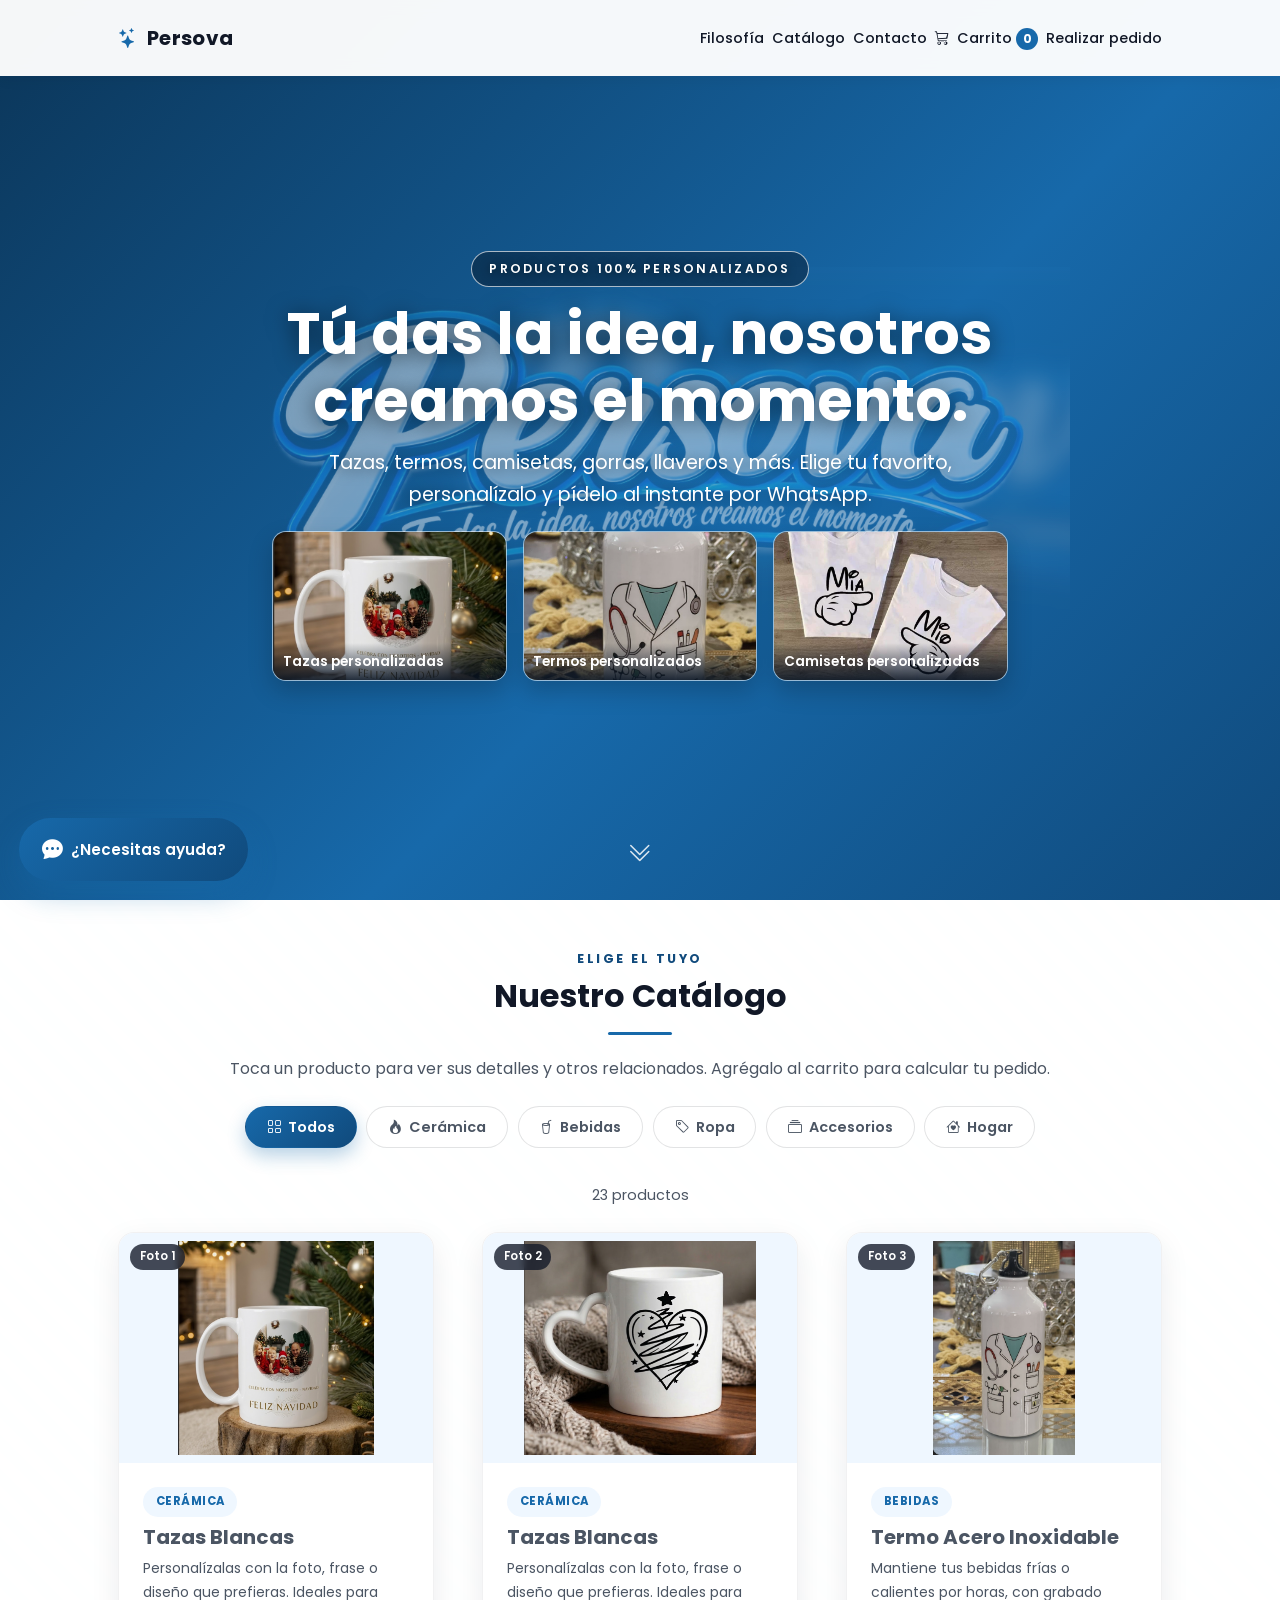
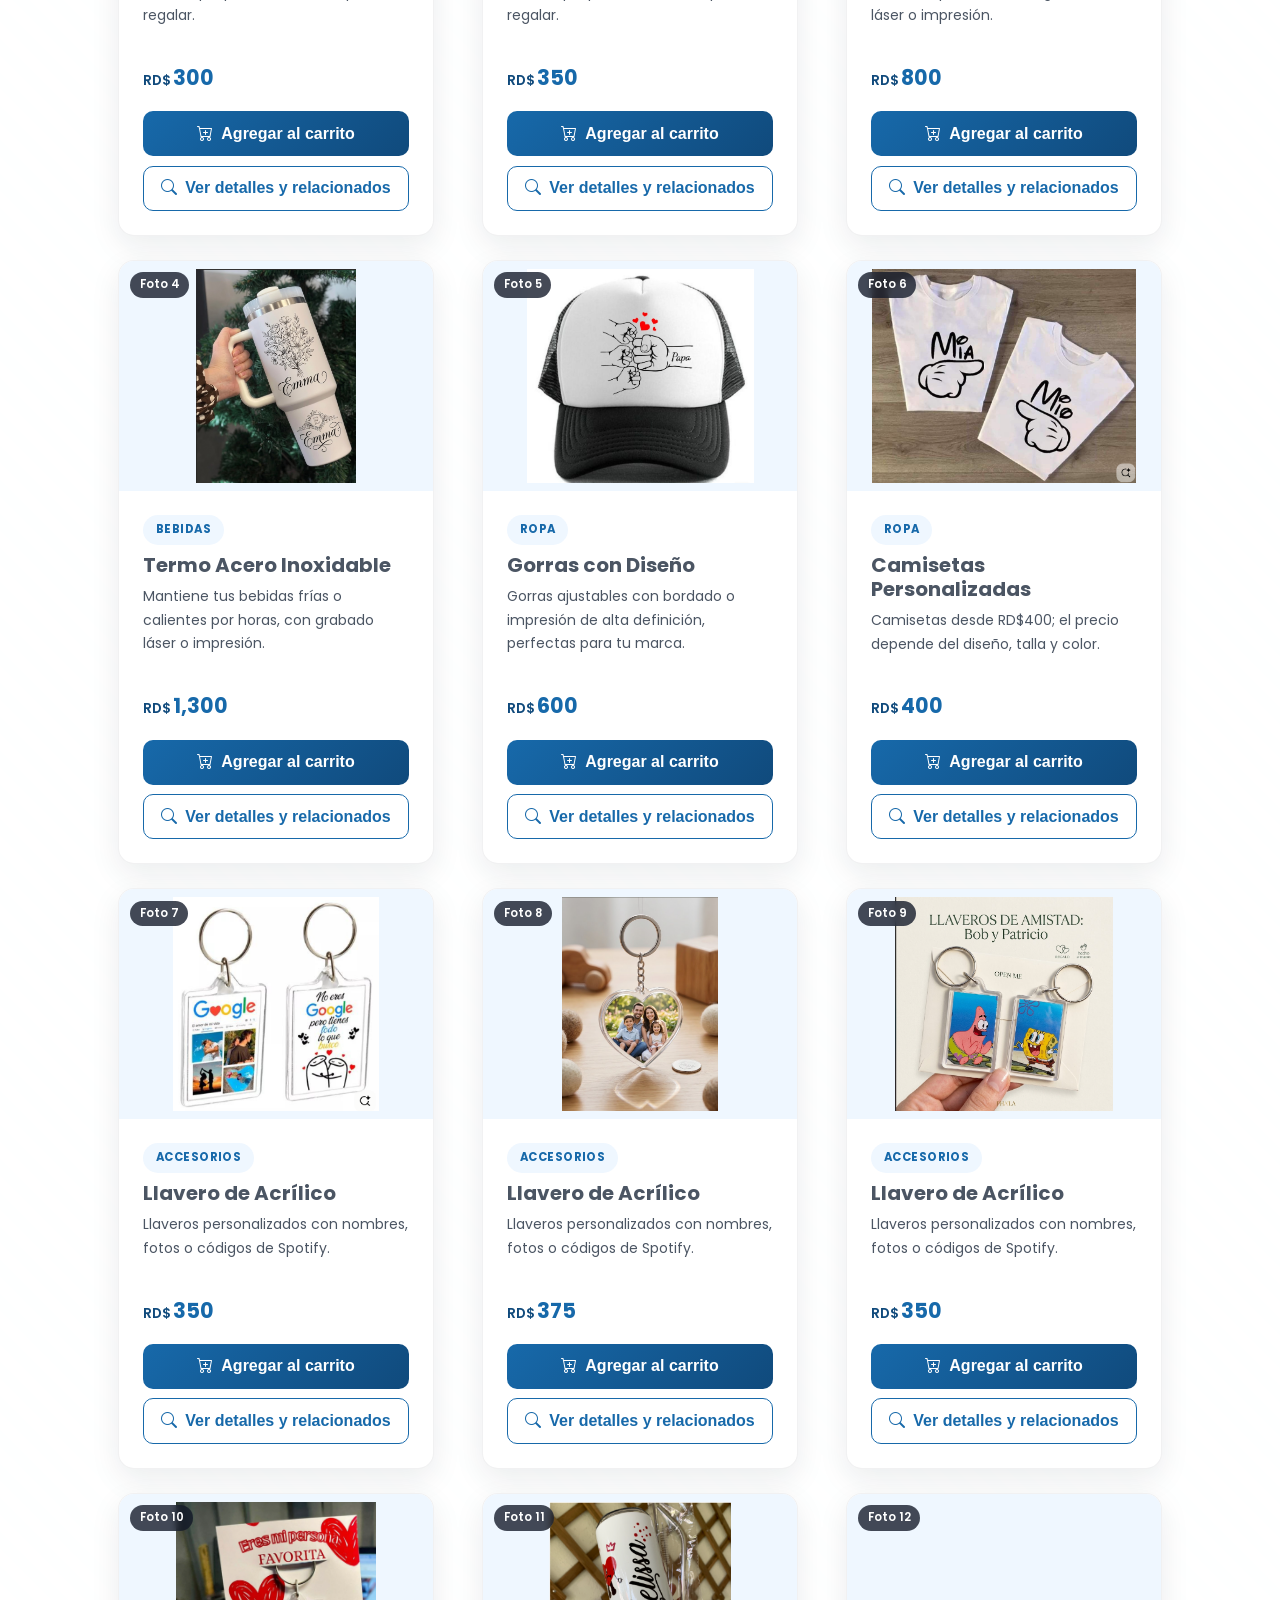
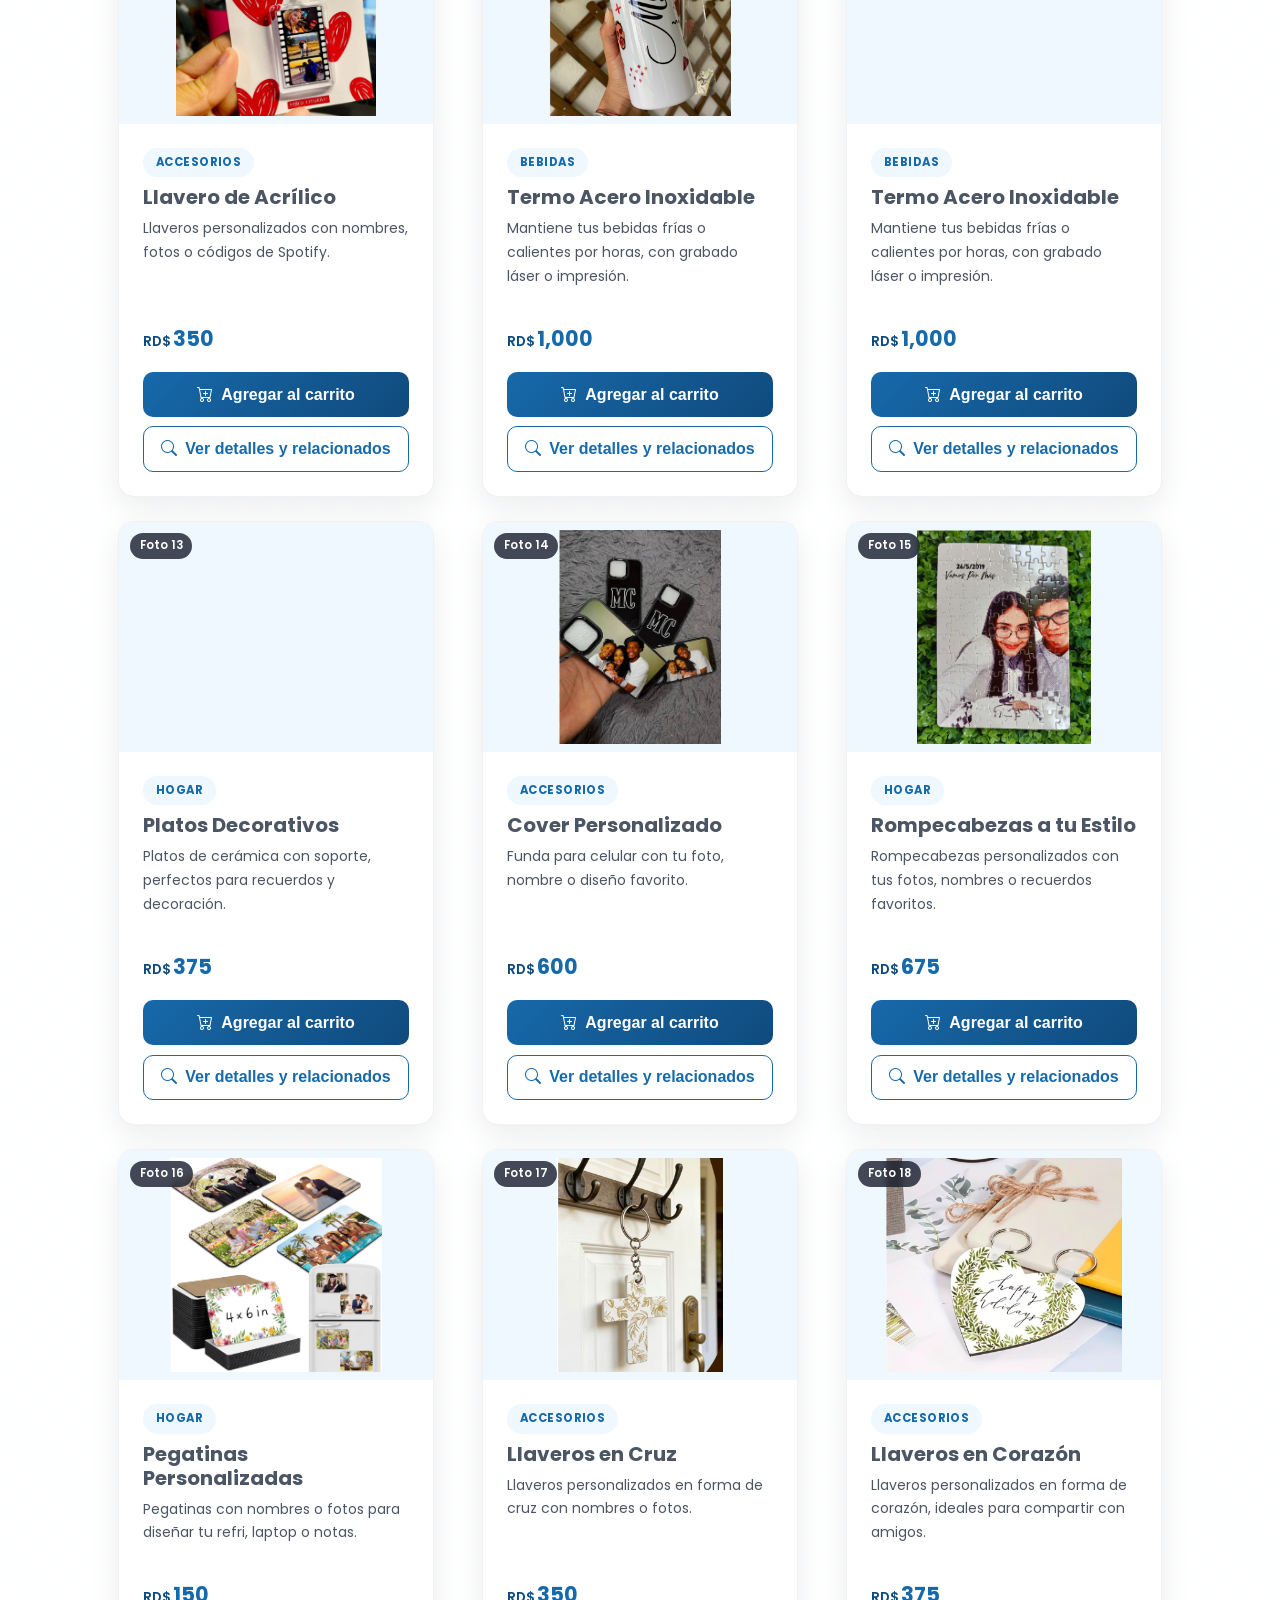
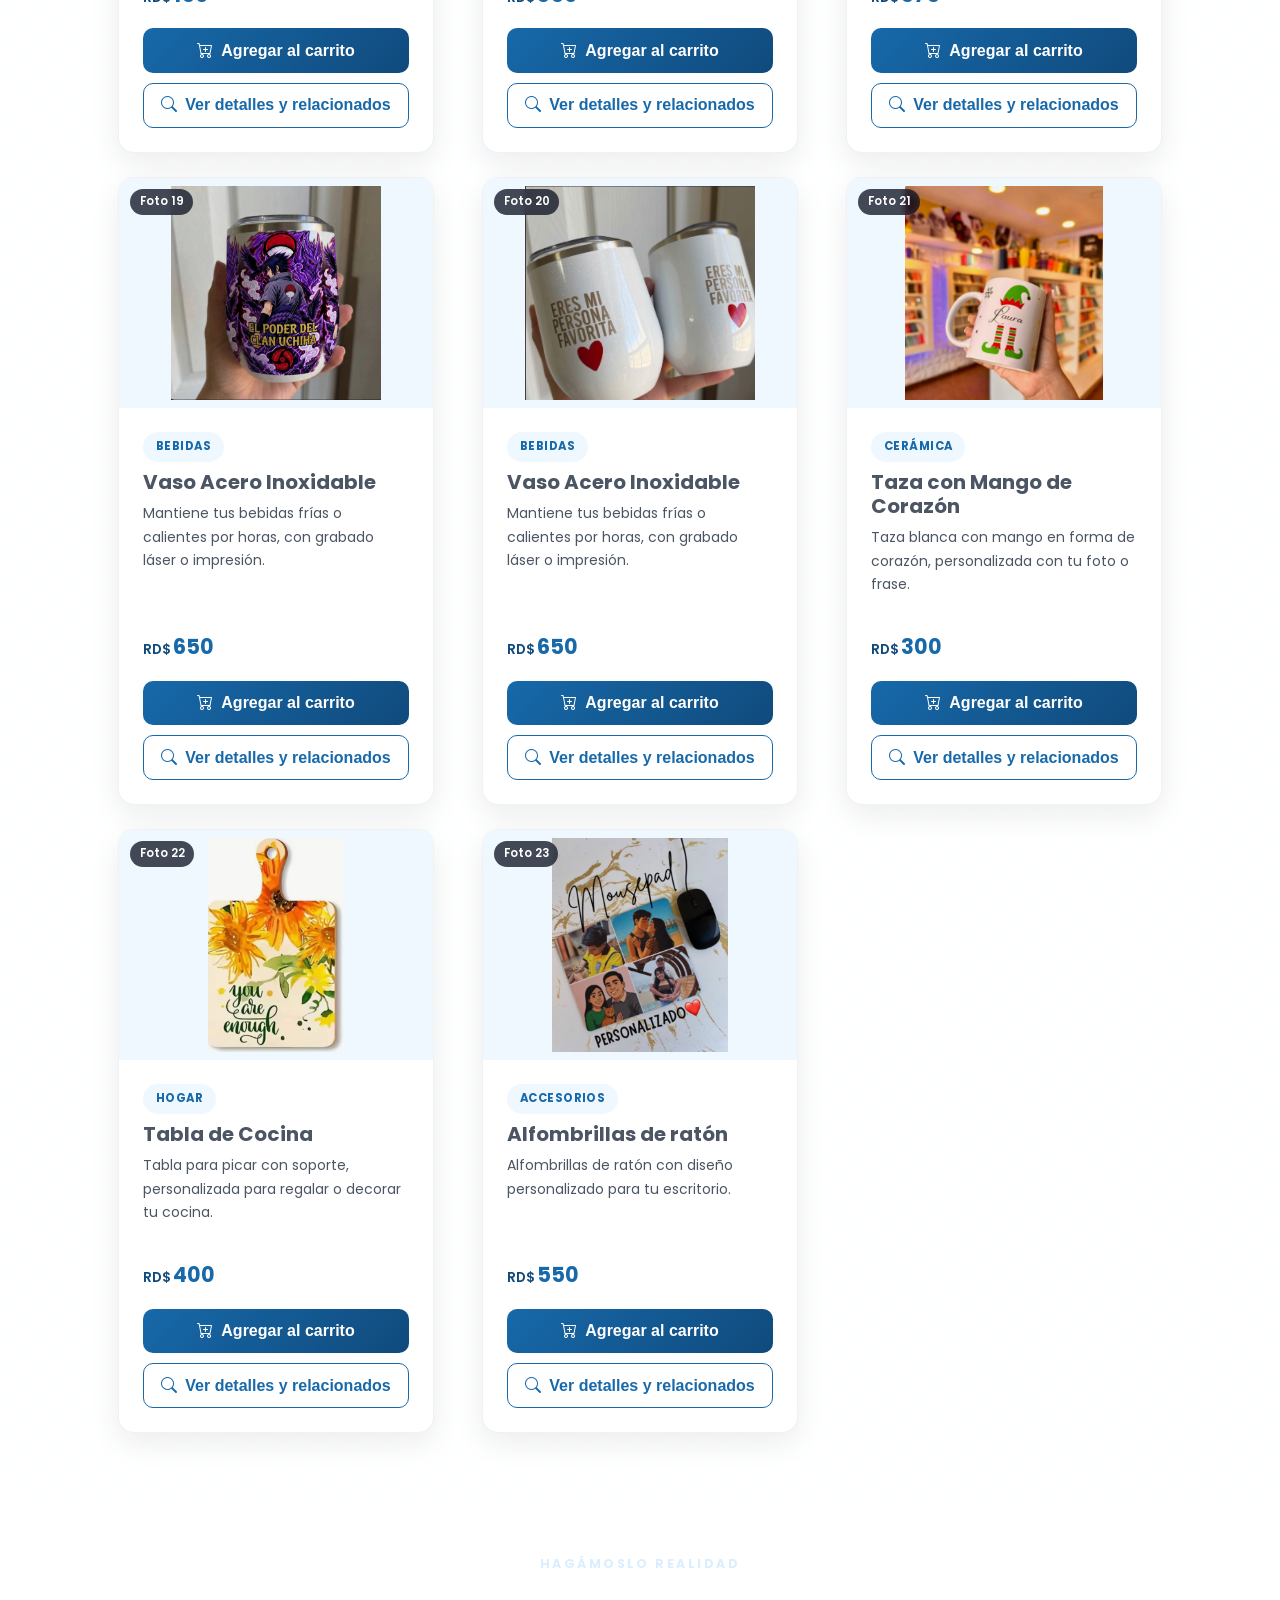
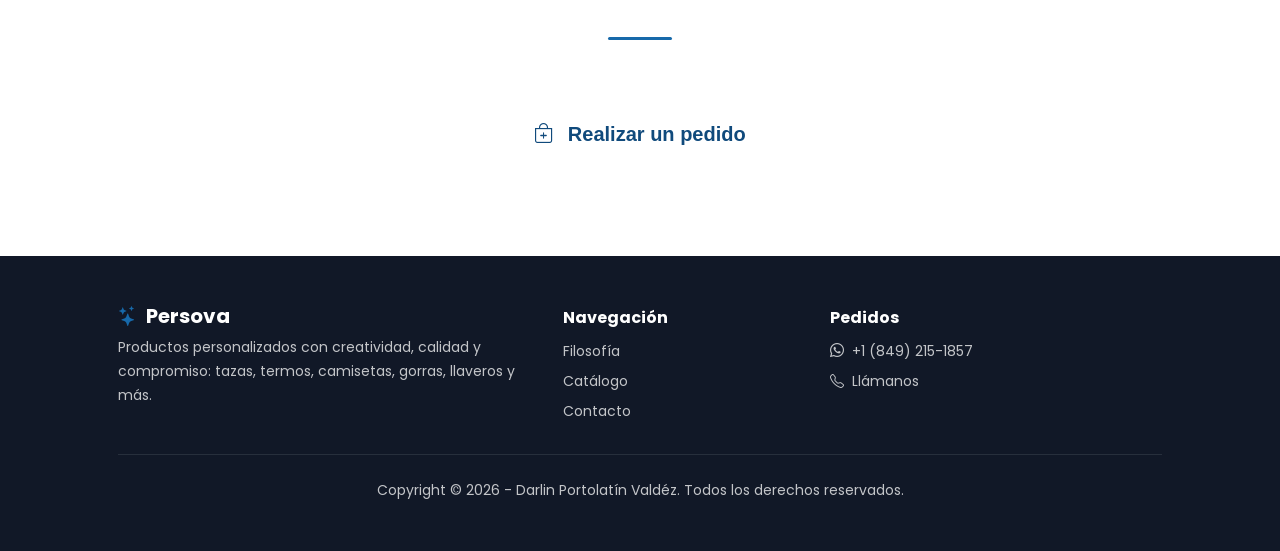
==== commit 403ead2e: "Agrega vista de productos relacionados Co-authored-by: Copilot <223556219+Copilot@users.noreply.gith" ====
--- a/index.html
+++ b/index.html
@@ -169,7 +169,7 @@
                     <div class="section-kicker mb-2">Elige el tuyo</div>
                     <h2 class="section-title mt-0">Nuestro Catálogo</h2>
                     <hr class="divider-oro" />
-                    <p>Explora todos los productos y agrégalos al carrito para ver el total de tu pedido.</p>
+                    <p>Toca un producto para ver sus detalles y otros relacionados. Agrégalo al carrito para calcular tu pedido.</p>
                 </div>
 
                 <!-- Filtro por categoría -->
@@ -180,6 +180,14 @@
                     <button type="button" class="filtro-btn" data-filtro="ropa" aria-pressed="false"><i class="bi-tag me-1"></i> Ropa</button>
                     <button type="button" class="filtro-btn" data-filtro="accesorios" aria-pressed="false"><i class="bi-collection me-1"></i> Accesorios</button>
                     <button type="button" class="filtro-btn" data-filtro="hogar" aria-pressed="false"><i class="bi-house-heart me-1"></i> Hogar</button>
+                </div>
+                <section class="producto-detalle" id="producto-detalle" aria-live="polite" hidden>
+                    <button type="button" class="btn-volver-catalogo" id="volver-catalogo"><i class="bi-arrow-left me-2" aria-hidden="true"></i>Volver a todos los productos</button>
+                    <div class="producto-detalle-contenido" id="producto-detalle-contenido"></div>
+                </section>
+                <div class="relacionados-titulo" id="titulo-relacionados" hidden>
+                    <h3>Más productos relacionados</h3>
+                    <p id="texto-relacionados"></p>
                 </div>
                 <p class="resultado-contador" id="contador-texto" aria-live="polite">22 productos</p>
 
--- a/css/catalogo.css
+++ b/css/catalogo.css
@@ -556,6 +556,121 @@
     margin-bottom: 1.5rem;
 }
 
+.producto-detalle {
+    scroll-margin-top: 6rem;
+    margin: 0 0 2rem;
+}
+
+.producto-detalle-contenido {
+    display: grid;
+    grid-template-columns: minmax(0, 1fr) minmax(0, 1fr);
+    gap: clamp(1.5rem, 4vw, 3rem);
+    align-items: center;
+    padding: clamp(1.25rem, 4vw, 2.5rem);
+    background: var(--blanco);
+    border: 1px solid rgba(17, 24, 39, 0.08);
+    border-radius: var(--radio);
+    box-shadow: var(--sombra-alta);
+}
+
+.producto-detalle-imagen {
+    display: block;
+    width: 100%;
+    height: clamp(240px, 38vw, 420px);
+    object-fit: contain;
+    background: var(--rosa-humo);
+    border-radius: 14px;
+}
+
+.producto-detalle-informacion {
+    display: flex;
+    flex-direction: column;
+    align-items: flex-start;
+}
+
+.producto-detalle-titulo {
+    margin: 1rem 0 0.6rem;
+    color: var(--tinta);
+    font-weight: 700;
+}
+
+.producto-detalle-descripcion {
+    color: var(--gris-texto);
+}
+
+.producto-detalle-precio {
+    margin: 0 0 1rem;
+    color: var(--rosa);
+    font-size: 1.5rem;
+    font-weight: 700;
+}
+
+.btn-volver-catalogo {
+    margin-bottom: 1rem;
+    padding: 0.5rem 0;
+    color: var(--rosa);
+    background: transparent;
+    border: 0;
+    font-weight: 600;
+    cursor: pointer;
+}
+
+.btn-volver-catalogo:hover,
+.btn-volver-catalogo:focus-visible {
+    color: var(--rosa-oscuro);
+    text-decoration: underline;
+}
+
+.btn-detalle-agregar,
+.btn-ver-producto {
+    width: 100%;
+    border-radius: 10px;
+    padding: 0.6rem;
+    font-weight: 600;
+}
+
+.btn-detalle-agregar {
+    color: var(--blanco);
+    background: linear-gradient(135deg, var(--rosa), var(--rosa-oscuro));
+    border: 0;
+}
+
+.btn-detalle-agregar:hover,
+.btn-detalle-agregar:focus-visible {
+    color: var(--blanco);
+    background: linear-gradient(135deg, var(--rosa-oscuro), #0b3558);
+}
+
+.btn-ver-producto {
+    margin-top: 0.6rem;
+    color: var(--rosa);
+    background: var(--blanco);
+    border: 1px solid var(--rosa);
+}
+
+.btn-ver-producto:hover,
+.btn-ver-producto:focus-visible {
+    color: var(--blanco);
+    background: var(--rosa);
+}
+
+.relacionados-titulo {
+    margin: 0 0 1rem;
+    text-align: center;
+}
+
+.relacionados-titulo h3 {
+    margin-bottom: 0.25rem;
+    color: var(--tinta);
+    font-size: 1.35rem;
+    font-weight: 700;
+}
+
+.relacionados-titulo p {
+    margin: 0;
+    color: var(--gris-texto);
+}
+
 /* Estado inicial: aún no se ha elegido categoría */
 .resultado-contador.esperando {
     display: inline-block;
@@ -600,6 +715,7 @@
     border-radius: var(--radio);
     overflow: hidden;
     box-shadow: var(--sombra);
+    cursor: pointer;
     transition: transform 0.25s ease, box-shadow 0.25s ease;
 }
 
@@ -669,6 +785,16 @@
     width: 100%;
     border-radius: 10px;
     padding: 0.6rem;
+}
+
+@media (max-width: 767.98px) {
+    .producto-detalle-contenido {
+        grid-template-columns: minmax(0, 1fr);
+    }
+
+    .producto-detalle-imagen {
+        height: min(72vw, 340px);
+    }
 }
 
 .vacio-msg {
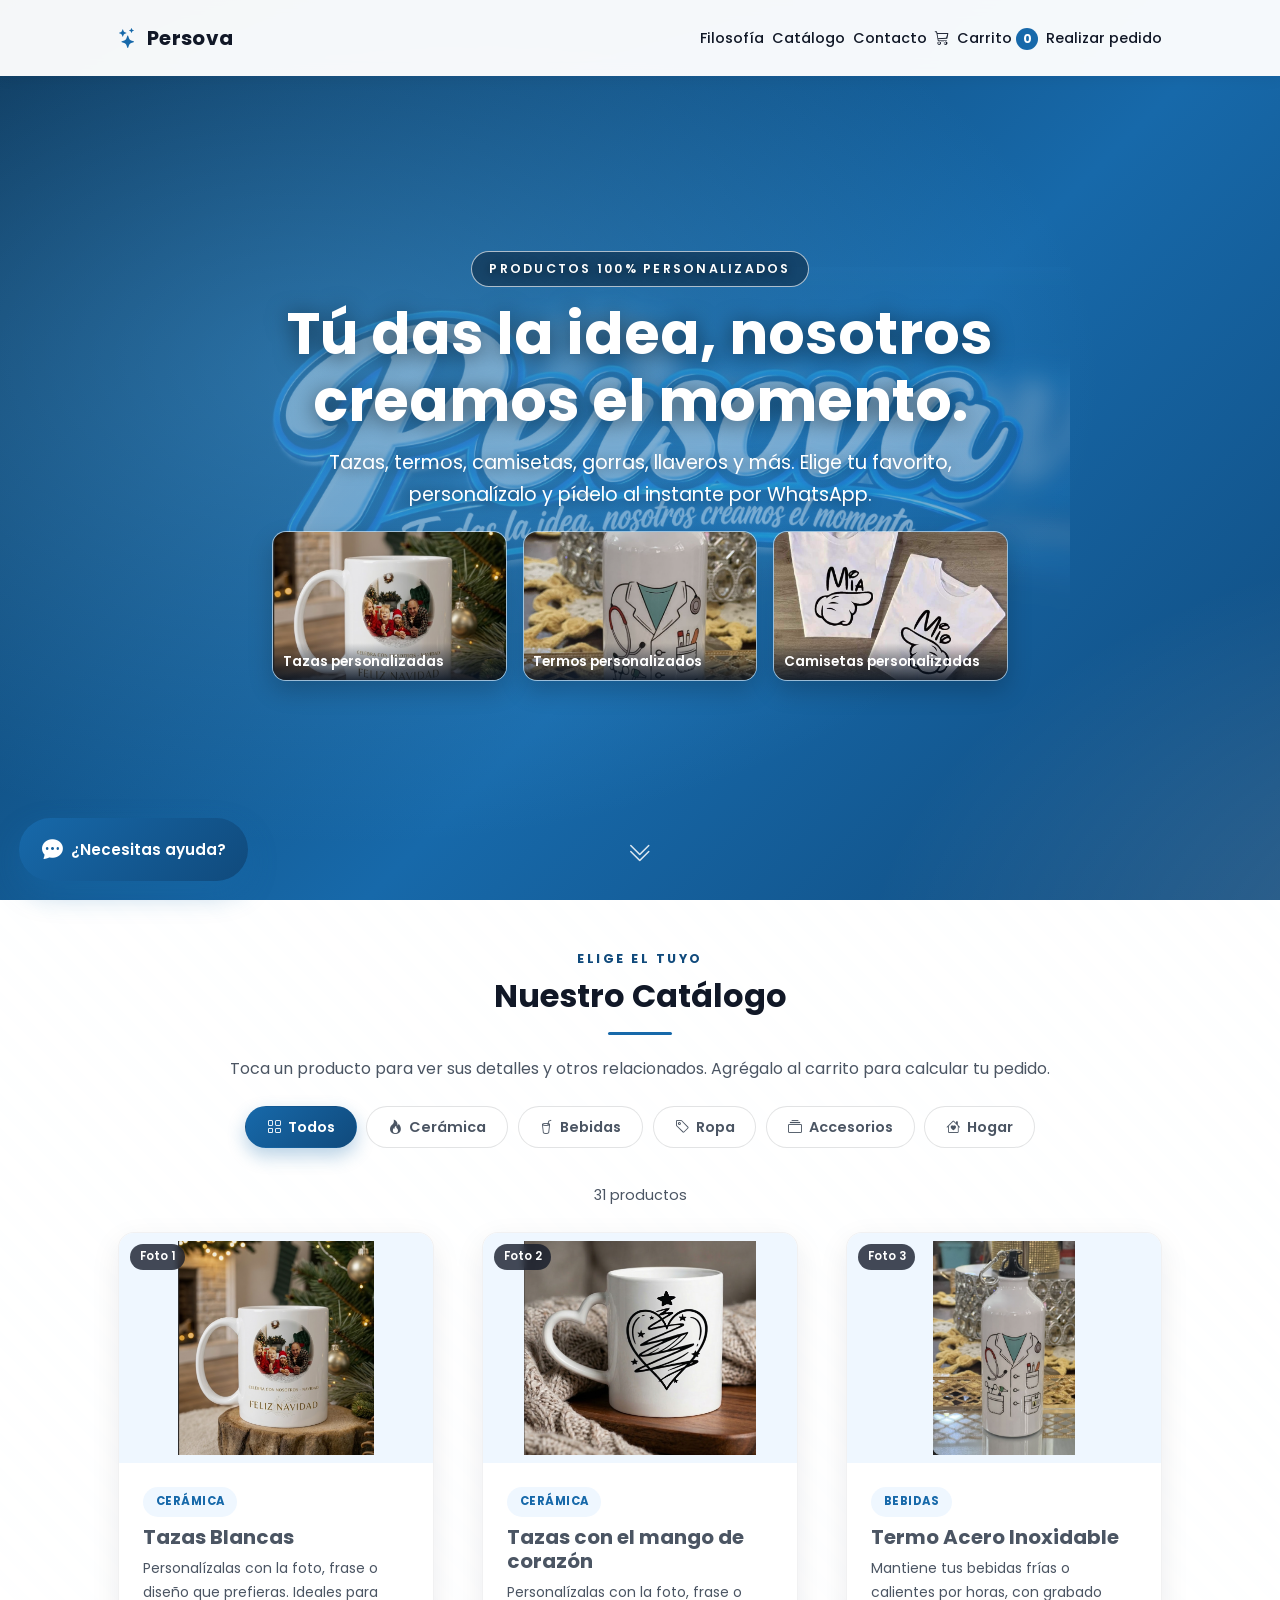
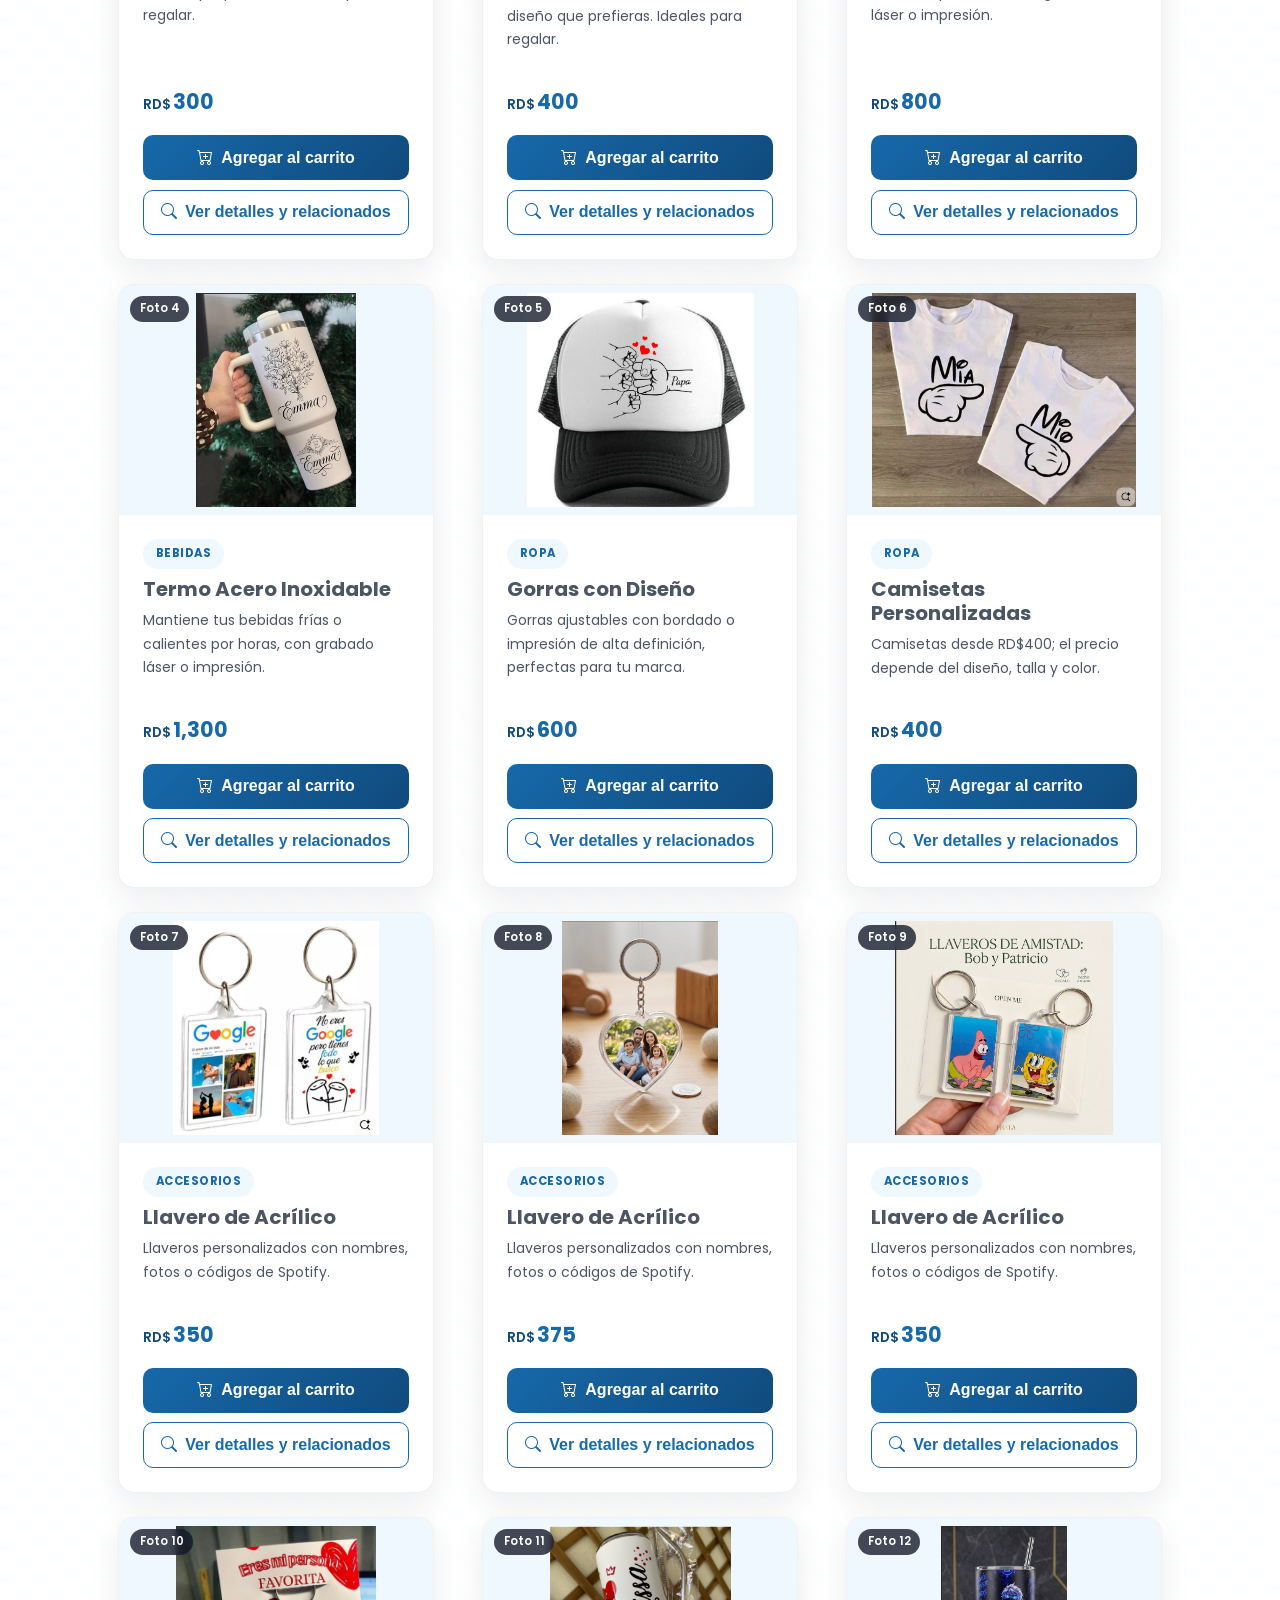
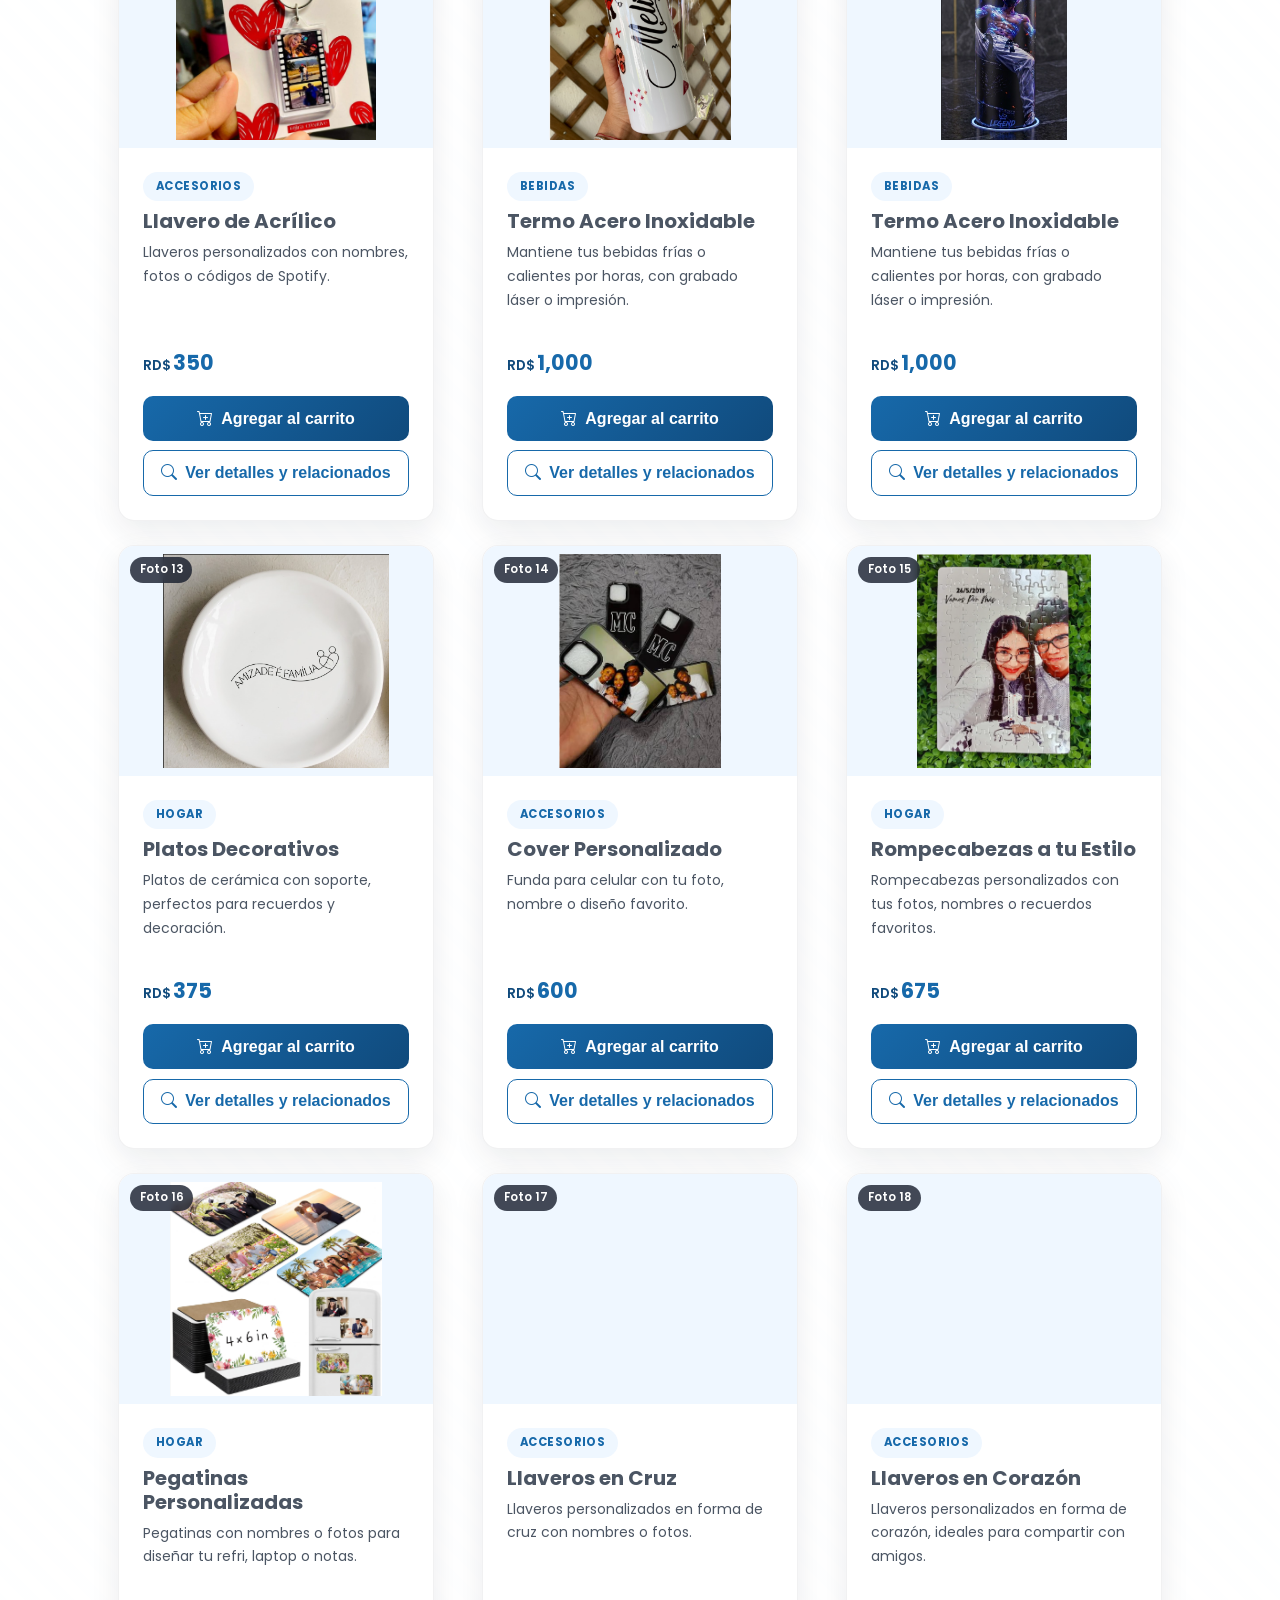
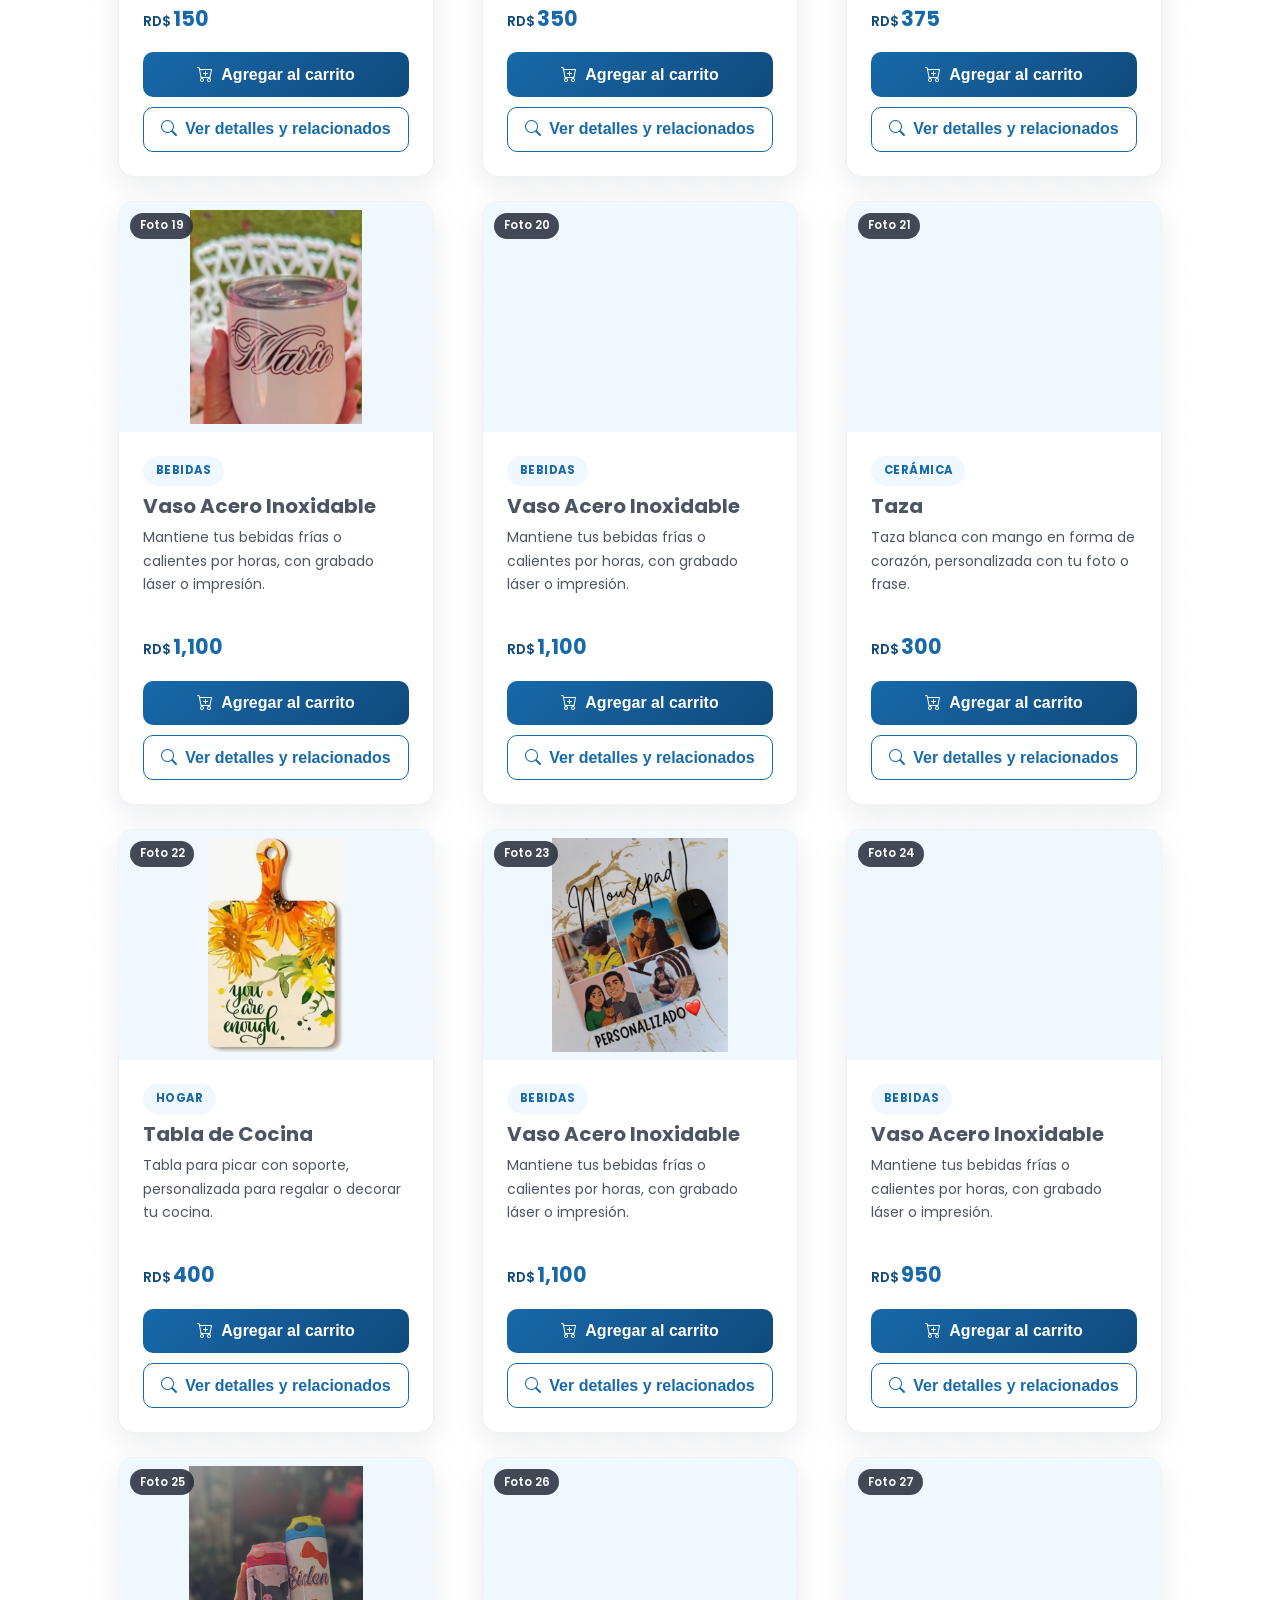
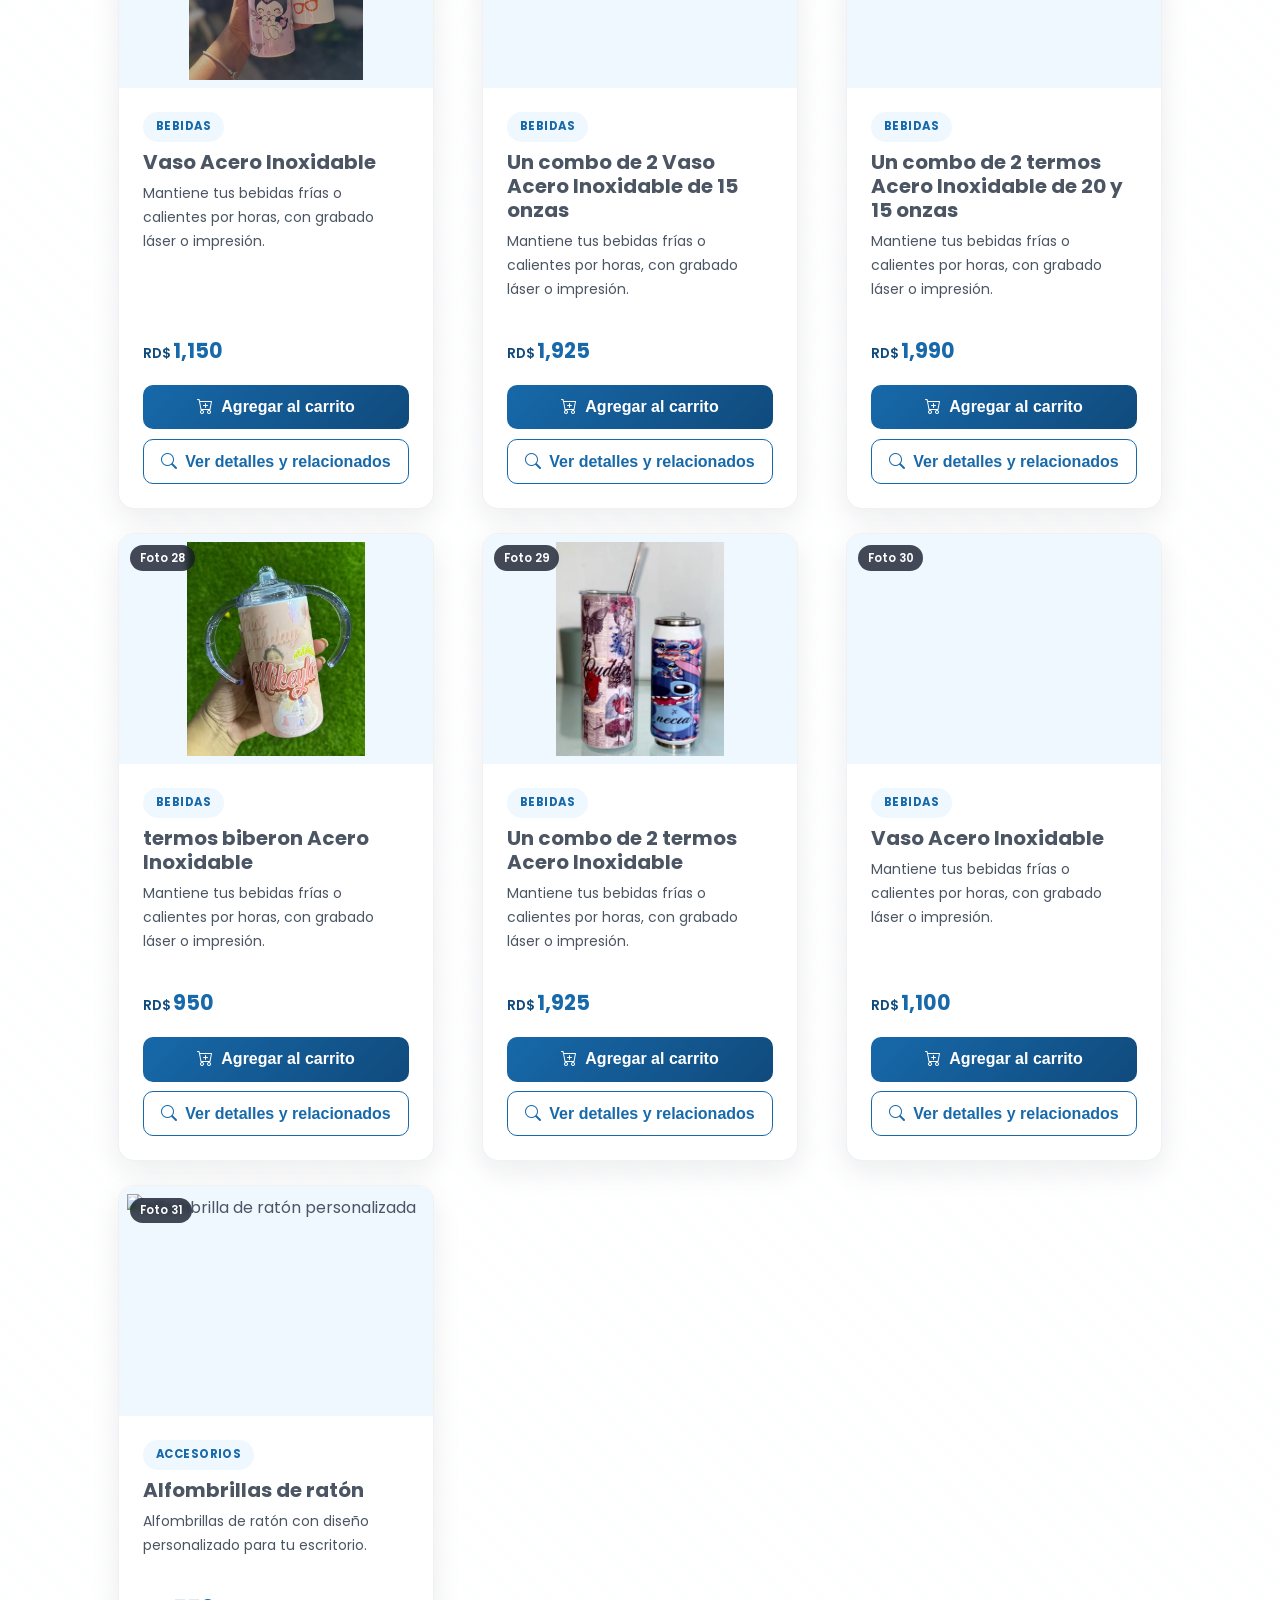
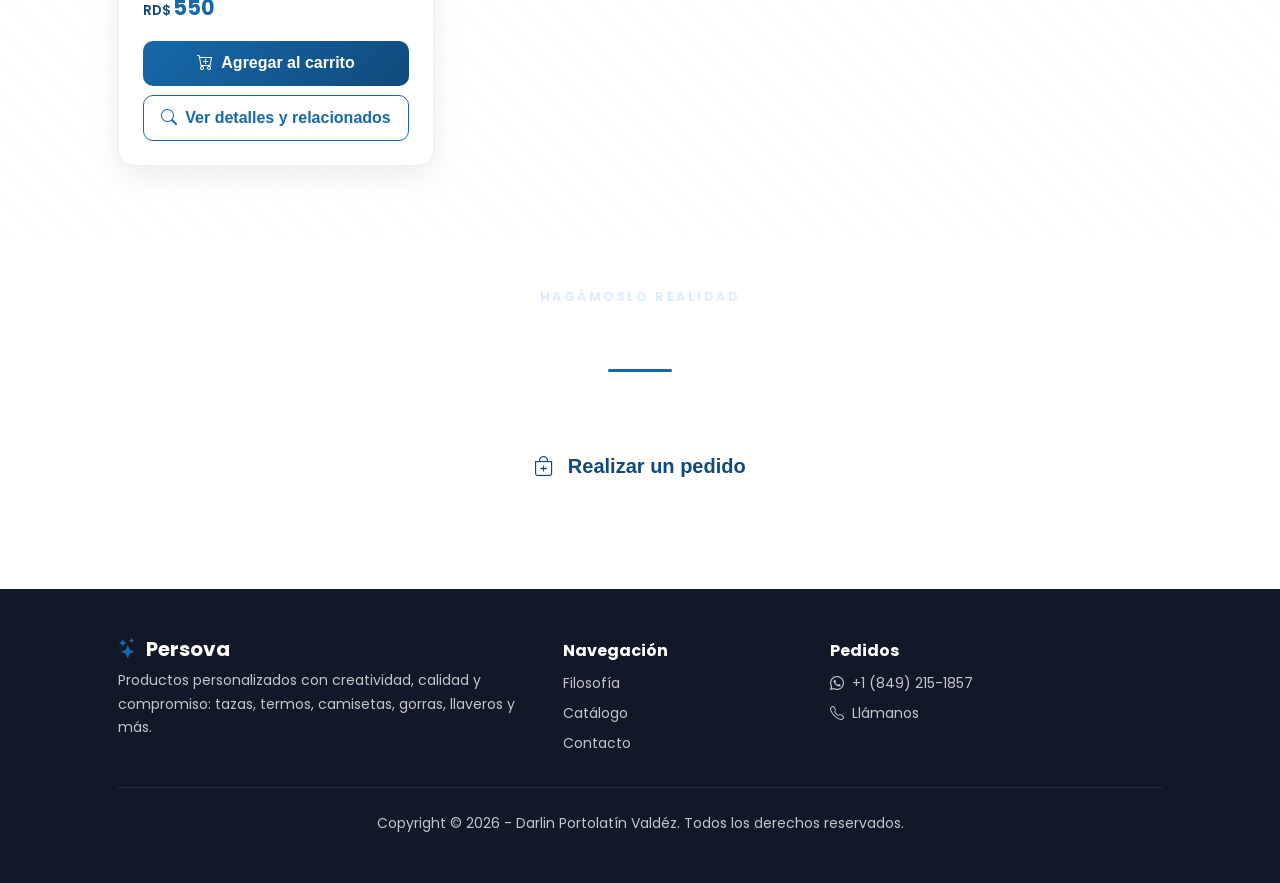
==== commit 224fa7b1: "Actualiza página del catálogo" ====
--- a/index.html
+++ b/index.html
@@ -1,893 +1,1055 @@
-﻿
-
-
-
-
-
-
-
-
-
-
-
-
-
-
-
-
-
-<!DOCTYPE html>
-<html lang="es">
-    <head>
-        <meta charset="utf-8" />
-        <meta name="viewport" content="width=device-width, initial-scale=1" />
-        <meta name="description" content="Catálogo de productos personalizados: tazas, termos, camisetas, gorras, llaveros, platos y más. Productos personalizados por Persova." />
-        <meta name="author" content="Darlin Portolatín Valdéz" />
-        <meta name="theme-color" content="#1769aa" />
-        <title>Persova | Catálogo de Productos Personalizados</title>
-
-        <!-- Open Graph (vista previa al compartir) -->
-        <meta property="og:type" content="website" />
-        <meta property="og:site_name" content="Persova" />
-        <meta property="og:title" content="Persova | Catálogo de Productos Personalizados" />
-        <meta property="og:description" content="Tazas, termos, camisetas, gorras, llaveros y más, personalizados a tu gusto. Pídelos al instante por WhatsApp." />
-        <meta property="og:image" content="assets/img/bg-masthead.jpg" />
-        <meta name="twitter:card" content="summary_large_image" />
-
-        <!-- Favicon-->
-        <link rel="icon" type="image/x-icon" href="assets/favicon.ico" />
-
-        <!-- Fuentes: conectamos antes y cargamos sin bloquear -->
-        <link rel="preconnect" href="https://fonts.googleapis.com" />
-        <link rel="preconnect" href="https://fonts.gstatic.com" crossorigin />
-        <link href="https://fonts.googleapis.com/css2?family=Poppins:wght@400;500;600;700&display=swap" rel="stylesheet" />
-
-        <!-- Bootstrap Icons-->
-        <link href="https://cdn.jsdelivr.net/npm/bootstrap-icons@1.11.3/font/bootstrap-icons.css" rel="stylesheet" />
-
-        <!-- Core theme CSS (includes Bootstrap)-->
-        <link href="css/styles.css" rel="stylesheet" />
-        <!-- Estilos personalizados del catálogo-->
-        <link href="css/catalogo.css" rel="stylesheet" />
-        <!-- Chat de atención-->
-        <link href="css/chatbot.css" rel="stylesheet" />
-        <!-- Solicitud de pedidos-->
-        <link href="css/pedidos.css" rel="stylesheet" />
-        <!-- Mantiene ocultas las tarjetas mientras se configura el filtro inicial.
-             Si catalogo.js no llegara a cargar, se quita la marca y se ven todas. -->
-        <script>
-            document.documentElement.classList.add('js');
-            window.addEventListener('load', function () {
-                setTimeout(function () {
-                    if (!window.catalogoListo) document.documentElement.classList.remove('js');
-                }, 1500);
-            });
-        </script>
-    </head>
-    <body id="page-top">
-        <!-- Navegación -->
-        <nav class="navbar navbar-expand-lg fixed-top py-3" id="mainNav">
-            <div class="container px-4 px-lg-5">
-                <a class="navbar-brand fw-bold" href="#page-top"><i class="bi-stars me-1"></i> Persova</a>
-                <button class="navbar-toggler navbar-toggler-right" type="button" data-bs-toggle="collapse" data-bs-target="#navbarResponsive" aria-controls="navbarResponsive" aria-expanded="false" aria-label="Abrir menú"><span class="navbar-toggler-icon"></span></button>
-                <div class="collapse navbar-collapse" id="navbarResponsive">
-                    <ul class="navbar-nav ms-auto my-2 my-lg-0">
-                        <li class="nav-item"><a class="nav-link" href="#filosofia" id="nav-filosofia">Filosofía</a></li>
-                        <li class="nav-item"><a class="nav-link" href="#catalogo">Catálogo</a></li>
-                        <li class="nav-item"><a class="nav-link" href="#contacto">Contacto</a></li>
-                        <li class="nav-item"><button type="button" class="nav-link btn-carrito-nav" id="carrito-abrir" data-bs-toggle="modal" data-bs-target="#modal-carrito"><i class="bi-cart3 me-1"></i> Carrito <span class="carrito-cantidad" id="carrito-cantidad">0</span></button></li>
-                        <li class="nav-item"><button type="button" class="nav-link btn-abrir-pedido" data-bs-toggle="modal" data-bs-target="#modal-pedido">Realizar pedido</button></li>
-                    </ul>
-                </div>
-            </div>
-        </nav>
-
-        <!-- Hero -->
-        <header class="masthead text-center">
-            <div class="container px-4 px-lg-5">
-                <div class="row justify-content-center">
-                    <div class="col-lg-10">
-                        <span class="hero-kicker">Productos 100% personalizados</span>
-                        <h1 class="mb-0">Tú das la idea, nosotros creamos el momento.
-                        </h1>
-                        <p class="hero-sub">Tazas, termos, camisetas, gorras, llaveros y más. Elige tu favorito, personalízalo y pídelo al instante por WhatsApp.</p>
-                        <div class="hero-productos" aria-label="Algunos de nuestros productos">
-                            <figure class="hero-producto">
-                                <img src="assets/img/portfolio/fullsize/1.png" alt="Taza blanca personalizada" decoding="async" fetchpriority="high" />
-                                <figcaption>Tazas personalizadas</figcaption>
-                            </figure>
-                            <figure class="hero-producto">
-                                <img src="assets/img/portfolio/fullsize/3.png" alt="Termo de acero inoxidable personalizado" decoding="async" fetchpriority="high" />
-                                <figcaption>Termos personalizados</figcaption>
-                            </figure>
-                            <figure class="hero-producto">
-                                <img src="assets/img/portfolio/fullsize/6.png" alt="Camiseta personalizada" decoding="async" fetchpriority="high" />
-                                <figcaption>Camisetas personalizadas</figcaption>
-                            </figure>
-                        </div>
-                    </div>
-                </div>
-            </div>
-            <a class="hero-scroll" href="#filosofia" aria-label="Bajar a la siguiente sección"><i class="bi-chevron-double-down"></i></a>
-        </header>
-
-        <!-- Filosofía Institucional -->
-        <section class="page-section py-5" id="filosofia" hidden>
-            <div class="container px-4 px-lg-5">
-                <div class="text-center mb-5">
-                    <div class="section-kicker mb-2">Quiénes somos</div>
-                    <h2 class="section-title mt-0">Filosofía Institucional</h2>
-                    <hr class="divider-oro" />
-                    <p>Los principios, valores, misión y visión que definen la identidad de nuestro emprendimiento.</p>
-                </div>
-
-                <div class="row g-4 justify-content-center mb-4">
-                    <div class="col-lg-4 col-md-6">
-                        <div class="value-card">
-                            <span class="value-icon"><i class="bi-bullseye"></i></span>
-                            <h3>Misión</h3>
-                            <p class="mb-0">Ofrecer productos personalizados, creativos y de calidad, adaptados a los gustos y necesidades de nuestros clientes: tazas, termos, camisetas, gorras, platos y más, para expresar ideas, emociones, recuerdos y la identidad de personas, negocios y organizaciones.</p>
-                        </div>
-                    </div>
-                    <div class="col-lg-4 col-md-6">
-                        <div class="value-card">
-                            <span class="value-icon"><i class="bi-eye"></i></span>
-                            <h3>Visión</h3>
-                            <p class="mb-0">Ser un emprendimiento de personalización reconocido a nivel nacional por la calidad, creatividad e innovación de nuestros productos, logrando satisfacer a nuestros clientes y expandiendo nuestros servicios para convertirnos en una marca reconocida y confiable.</p>
-                        </div>
-                    </div>
-                    <div class="col-lg-4 col-md-6">
-                        <div class="value-card">
-                            <span class="value-icon"><i class="bi-shield-check"></i></span>
-                            <h3>Principio</h3>
-                            <p class="mb-0"><strong>Satisfacción del cliente:</strong> escuchamos y comprendemos las necesidades de cada cliente para ofrecerle un producto que cumpla o supere sus expectativas, revisando cada detalle del diseño y procurando entregar calidad en cada pedido.</p>
-                        </div>
-                    </div>
-                </div>
-
-                <div class="row justify-content-center">
-                    <div class="col-lg-10">
-                        <div class="principio-box">
-                            <h3 class="h5 fw-bold mb-3"><i class="bi-heart me-2"></i>Nuestros valores</h3>
-                            <ul class="value-list">
-                                <li><strong>Creatividad:</strong> diseñamos piezas originales, innovadoras y atractivas, adaptadas a los gustos y preferencias de cada cliente.</li>
-                                <li><strong>Responsabilidad:</strong> cumplimos con nuestros compromisos de manera puntual y organizada, entregando los pedidos en el tiempo acordado.</li>
-                                <li><strong>Calidad:</strong> cuidamos cada detalle del diseño, los materiales y la elaboración para ofrecer productos bien terminados.</li>
-                                <li><strong>Respeto:</strong> valoramos las ideas, opiniones y preferencias de nuestros clientes y tomamos en cuenta sus sugerencias.</li>
-                                <li class="mb-0"><strong>Compromiso:</strong> trabajamos con dedicación para que cada producto personalizado cumpla con lo solicitado.</li>
-                            </ul>
-                        </div>
-                    </div>
-                </div>
-            </div>
-        </section>
-
-        <!-- Catálogo de productos -->
-        <section class="page-section py-5" id="catalogo">
-            <div class="container px-4 px-lg-5">
-                <div class="text-center mb-4">
-                    <div class="section-kicker mb-2">Elige el tuyo</div>
-                    <h2 class="section-title mt-0">Nuestro Catálogo</h2>
-                    <hr class="divider-oro" />
-                    <p>Toca un producto para ver sus detalles y otros relacionados. Agrégalo al carrito para calcular tu pedido.</p>
-                </div>
-
-                <!-- Filtro por categoría -->
-                <div class="filtros" role="group" aria-label="Filtrar productos por categoría">
-                    <button type="button" class="filtro-btn active" data-filtro="todos" aria-pressed="true"><i class="bi-grid me-1"></i> Todos</button>
-                    <button type="button" class="filtro-btn" data-filtro="ceramica" aria-pressed="false"><i class="bi-fire me-1"></i> Cerámica</button>
-                    <button type="button" class="filtro-btn" data-filtro="bebidas" aria-pressed="false"><i class="bi-cup-straw me-1"></i> Bebidas</button>
-                    <button type="button" class="filtro-btn" data-filtro="ropa" aria-pressed="false"><i class="bi-tag me-1"></i> Ropa</button>
-                    <button type="button" class="filtro-btn" data-filtro="accesorios" aria-pressed="false"><i class="bi-collection me-1"></i> Accesorios</button>
-                    <button type="button" class="filtro-btn" data-filtro="hogar" aria-pressed="false"><i class="bi-house-heart me-1"></i> Hogar</button>
-                </div>
-                <section class="producto-detalle" id="producto-detalle" aria-live="polite" hidden>
-                    <button type="button" class="btn-volver-catalogo" id="volver-catalogo"><i class="bi-arrow-left me-2" aria-hidden="true"></i>Volver a todos los productos</button>
-                    <div class="producto-detalle-contenido" id="producto-detalle-contenido"></div>
-                </section>
-                <div class="relacionados-titulo" id="titulo-relacionados" hidden>
-                    <h3>Más productos relacionados</h3>
-                    <p id="texto-relacionados"></p>
-                </div>
-                <p class="resultado-contador" id="contador-texto" aria-live="polite">22 productos</p>
-
-                <div class="row gx-4 gx-lg-5" id="grid-productos">
-                    <!-- Producto 1 -->
-                    <div class="col-lg-4 col-md-6 mb-4 producto" data-categoria="ceramica">
-                        <div class="card product-card h-100">
-                            <div class="product-img-wrap">
-                                <img class="product-img" src="assets/img/portfolio/fullsize/1.png" alt="Taza blanca personalizada con diseño a elección" loading="lazy" decoding="async" />
-                                <span class="product-num">Foto 1</span>
-                            </div>
-
-
-                            <div class="card-body d-flex flex-column p-4">
-                                <span class="badge-category align-self-start mb-2">Cerámica</span>
-                                <h3 class="h5 fw-bold mb-2">Tazas Blancas</h3>
-                                <p class="small flex-grow-1">Personalízalas con la foto, frase o diseño que prefieras. Ideales para regalar.</p>
-                                <div class="d-flex align-items-center justify-content-between mt-3 mb-3">
-                                    <span class="product-price"><span class="moneda">RD$</span>300</span>
-                                </div>
-                                <a href="https://wa.me/18492151857?text=Hola%20Darlin,%20quiero%20ordenar%20la%20Taza%20Blanca%20de%20la%20foto%201%20(RD$300)." target="_blank" rel="noopener" class="btn btn-whatsapp">
-                                    <i class="bi-whatsapp me-2"></i> Pedir por WhatsApp
-                                </a>
-                            </div>
-                        </div>
-                    </div>
-
-                    <!-- Producto 2 -->
-                    <div class="col-lg-4 col-md-6 mb-4 producto" data-categoria="ceramica">
-                        <div class="card product-card h-100">
-                            <div class="product-img-wrap">
-                                <img class="product-img" src="assets/img/portfolio/fullsize/2.png" alt="Taza blanca personalizada con diseño a elección" loading="lazy" decoding="async" />
-                                <span class="product-num">Foto 2</span>
-                            </div>
-                            <div class="card-body d-flex flex-column p-4">
-                                <span class="badge-category align-self-start mb-2">Cerámica</span>
-                                <h3 class="h5 fw-bold mb-2">Tazas Blancas</h3>
-                                <p class="small flex-grow-1">Personalízalas con la foto, frase o diseño que prefieras. Ideales para regalar.</p>
-                                <div class="d-flex align-items-center justify-content-between mt-3 mb-3">
-                                    <span class="product-price"><span class="moneda">RD$</span>350</span>
-                                </div>
-                                <a href="https://wa.me/18492151857?text=Hola%20Darlin,%20quiero%20ordenar%20la%20Taza%20Blanca%20de%20la%20foto%202%20(RD$350)." target="_blank" rel="noopener" class="btn btn-whatsapp">
-                                    <i class="bi-whatsapp me-2"></i> Pedir por WhatsApp
-                                </a>
-                            </div>
-                        </div>
-                    </div>
-
-                    <!-- Producto 3 -->
-                    <div class="col-lg-4 col-md-6 mb-4 producto" data-categoria="bebidas">
-                        <div class="card product-card h-100">
-                            <div class="product-img-wrap">
-                                <img class="product-img" src="assets/img/portfolio/fullsize/3.png" alt="Termo de acero inoxidable personalizado" loading="lazy" decoding="async" />
-                                <span class="product-num">Foto 3</span>
-                            </div>
-                            <div class="card-body d-flex flex-column p-4">
-                                <span class="badge-category align-self-start mb-2">Bebidas</span>
-                                <h3 class="h5 fw-bold mb-2">Termo Acero Inoxidable</h3>
-                                <p class="small flex-grow-1">Mantiene tus bebidas frías o calientes por horas, con grabado láser o impresión.</p>
-                                <div class="d-flex align-items-center justify-content-between mt-3 mb-3">
-                                    <span class="product-price"><span class="moneda">RD$</span>800</span>
-                                </div>
-                                <a href="https://wa.me/18492151857?text=Hola%20Darlin,%20quiero%20ordenar%20el%20Termo%20de%20la%20foto%203%20(RD$800)." target="_blank" rel="noopener" class="btn btn-whatsapp">
-                                    <i class="bi-whatsapp me-2"></i> Pedir por WhatsApp
-                                </a>
-                            </div>
-                        </div>
-                    </div>
-
-                    <!-- Producto 4 -->
-                    <div class="col-lg-4 col-md-6 mb-4 producto" data-categoria="bebidas">
-                        <div class="card product-card h-100">
-                            <div class="product-img-wrap">
-                                <img class="product-img" src="assets/img/portfolio/fullsize/4.png" alt="Termo de acero inoxidable personalizado" loading="lazy" decoding="async" />
-                                <span class="product-num">Foto 4</span>
-                            </div>
-                            <div class="card-body d-flex flex-column p-4">
-                                <span class="badge-category align-self-start mb-2">Bebidas</span>
-                                <h3 class="h5 fw-bold mb-2">Termo Acero Inoxidable</h3>
-                                <p class="small flex-grow-1">Mantiene tus bebidas frías o calientes por horas, con grabado láser o impresión.</p>
-                                <div class="d-flex align-items-center justify-content-between mt-3 mb-3">
-                                    <span class="product-price"><span class="moneda">RD$</span>1,300</span>
-                                </div>
-                                <a href="https://wa.me/18492151857?text=Hola%20Darlin,%20quiero%20ordenar%20el%20Termo%20de%20la%20foto%204%20(RD$1,300)." target="_blank" rel="noopener" class="btn btn-whatsapp">
-                                    <i class="bi-whatsapp me-2"></i> Pedir por WhatsApp
-                                </a>
-                            </div>
-                        </div>
-                    </div>
-
-                    <!-- Producto 5 -->
-                    <div class="col-lg-4 col-md-6 mb-4 producto" data-categoria="ropa">
-                        <div class="card product-card h-100">
-                            <div class="product-img-wrap">
-                                <img class="product-img" src="assets/img/portfolio/fullsize/5.png" alt="Gorra personalizada con diseño propio" loading="lazy" decoding="async" />
-                                <span class="product-num">Foto 5</span>
-                            </div>
-                            <div class="card-body d-flex flex-column p-4">
-                                <span class="badge-category align-self-start mb-2">Ropa</span>
-                                <h3 class="h5 fw-bold mb-2">Gorras con Diseño</h3>
-                                <p class="small flex-grow-1">Gorras ajustables con bordado o impresión de alta definición, perfectas para tu marca.</p>
-                                <div class="d-flex align-items-center justify-content-between mt-3 mb-3">
-                                    <span class="product-price"><span class="moneda">RD$</span>600</span>
-                                </div>
-                                <a href="https://wa.me/18492151857?text=Hola%20Darlin,%20quiero%20ordenar%20la%20Gorra%20de%20la%20foto%205%20(RD$600)." target="_blank" rel="noopener" class="btn btn-whatsapp">
-                                    <i class="bi-whatsapp me-2"></i> Pedir por WhatsApp
-                                </a>
-                            </div>
-                        </div>
-                    </div>
-
-                    <!-- Producto 6 -->
-                    <div class="col-lg-4 col-md-6 mb-4 producto" data-categoria="ropa">
-                        <div class="card product-card h-100">
-                            <div class="product-img-wrap">
-                                <img class="product-img" src="assets/img/portfolio/fullsize/6.png" alt="Camiseta personalizada con frase o foto" loading="lazy" decoding="async" />
-                                <span class="product-num">Foto 6</span>
-                            </div>
-                            <div class="card-body d-flex flex-column p-4">
-                                <span class="badge-category align-self-start mb-2">Ropa</span>
-                                <h3 class="h5 fw-bold mb-2">Camisetas Personalizadas</h3>
-                                <p class="small flex-grow-1">Camisetas desde RD$400; el precio depende del diseño, talla y color.</p>
-                                <div class="d-flex align-items-center justify-content-between mt-3 mb-3">
-                                    <span class="product-price"><span class="moneda">RD$</span>400</span>
-                                </div>
-                                <a href="https://wa.me/18492151857?text=Hola%20Darlin,%20quiero%20ordenar%20la%20Camiseta%20de%20la%20foto%206%20(desde%20RD$400)." target="_blank" rel="noopener" class="btn btn-whatsapp">
-                                    <i class="bi-whatsapp me-2"></i> Pedir por WhatsApp
-                                </a>
-                            </div>
-                        </div>
-                    </div>
-
-                    <!-- Producto 7 -->
-                    <div class="col-lg-4 col-md-6 mb-4 producto" data-categoria="accesorios">
-                        <div class="card product-card h-100">
-                            <div class="product-img-wrap">
-                                <img class="product-img" src="assets/img/portfolio/fullsize/7.png" alt="Llavero de acrílico personalizado" loading="lazy" decoding="async" />
-                                <span class="product-num">Foto 7</span>
-                            </div>
-                            <div class="card-body d-flex flex-column p-4">
-                                <span class="badge-category align-self-start mb-2">Accesorios</span>
-                                <h3 class="h5 fw-bold mb-2">Llavero de Acrílico</h3>
-                                <p class="small flex-grow-1">Llaveros personalizados con nombres, fotos o códigos de Spotify.</p>
-                                <div class="d-flex align-items-center justify-content-between mt-3 mb-3">
-                                    <span class="product-price"><span class="moneda">RD$</span>350</span>
-                                </div>
-                                <a href="https://wa.me/18492151857?text=Hola%20Darlin,%20quiero%20ordenar%20el%20Llavero%20de%20acrílico%20de%20la%20foto%207%20(RD$350)." target="_blank" rel="noopener" class="btn btn-whatsapp">
-                                    <i class="bi-whatsapp me-2"></i> Pedir por WhatsApp
-                                </a>
-                            </div>
-                        </div>
-                    </div>
-
-                    <!-- Producto 8 -->
-                    <div class="col-lg-4 col-md-6 mb-4 producto" data-categoria="accesorios">
-                        <div class="card product-card h-100">
-                            <div class="product-img-wrap">
-                                <img class="product-img" src="assets/img/portfolio/fullsize/8.png" alt="Llavero de acrílico personalizado" loading="lazy" decoding="async" />
-                                <span class="product-num">Foto 8</span>
-                            </div>
-                            <div class="card-body d-flex flex-column p-4">
-                                <span class="badge-category align-self-start mb-2">Accesorios</span>
-                                <h3 class="h5 fw-bold mb-2">Llavero de Acrílico</h3>
-                                <p class="small flex-grow-1">Llaveros personalizados con nombres, fotos o códigos de Spotify.</p>
-                                <div class="d-flex align-items-center justify-content-between mt-3 mb-3">
-                                    <span class="product-price"><span class="moneda">RD$</span>375</span>
-                                </div>
-                                <a href="https://wa.me/18492151857?text=Hola%20Darlin,%20quiero%20ordenar%20el%20Llavero%20de%20acrílico%20de%20la%20foto%208%20(RD$375)." target="_blank" rel="noopener" class="btn btn-whatsapp">
-                                    <i class="bi-whatsapp me-2"></i> Pedir por WhatsApp
-                                </a>
-                            </div>
-                        </div>
-                    </div>
-
-                    <!-- Producto 9 -->
-                    <div class="col-lg-4 col-md-6 mb-4 producto" data-categoria="accesorios">
-                        <div class="card product-card h-100">
-                            <div class="product-img-wrap">
-                                <img class="product-img" src="assets/img/portfolio/fullsize/9.png" alt="Llavero de acrílico personalizado" loading="lazy" decoding="async" />
-                                <span class="product-num">Foto 9</span>
-                            </div>
-                            <div class="card-body d-flex flex-column p-4">
-                                <span class="badge-category align-self-start mb-2">Accesorios</span>
-                                <h3 class="h5 fw-bold mb-2">Llavero de Acrílico</h3>
-                                <p class="small flex-grow-1">Llaveros personalizados con nombres, fotos o códigos de Spotify.</p>
-                                <div class="d-flex align-items-center justify-content-between mt-3 mb-3">
-                                    <span class="product-price"><span class="moneda">RD$</span>350</span>
-                                </div>
-                                <a href="https://wa.me/18492151857?text=Hola%20Darlin,%20quiero%20ordenar%20el%20Llavero%20de%20acrílico%20de%20la%20foto%209%20(RD$350)." target="_blank" rel="noopener" class="btn btn-whatsapp">
-                                    <i class="bi-whatsapp me-2"></i> Pedir por WhatsApp
-                                </a>
-                            </div>
-                        </div>
-                    </div>
-
-                    <!-- Producto 10 -->
-                    <div class="col-lg-4 col-md-6 mb-4 producto" data-categoria="accesorios">
-                        <div class="card product-card h-100">
-                            <div class="product-img-wrap">
-                                <img class="product-img" src="assets/img/portfolio/fullsize/10.png" alt="Llavero de acrílico personalizado" loading="lazy" decoding="async" />
-                                <span class="product-num">Foto 10</span>
-                            </div>
-                            <div class="card-body d-flex flex-column p-4">
-                                <span class="badge-category align-self-start mb-2">Accesorios</span>
-                                <h3 class="h5 fw-bold mb-2">Llavero de Acrílico</h3>
-                                <p class="small flex-grow-1">Llaveros personalizados con nombres, fotos o códigos de Spotify.</p>
-                                <div class="d-flex align-items-center justify-content-between mt-3 mb-3">
-                                    <span class="product-price"><span class="moneda">RD$</span>350</span>
-                                </div>
-                                <a href="https://wa.me/18492151857?text=Hola%20Darlin,%20quiero%20ordenar%20el%20Llavero%20de%20acrílico%20de%20la%20foto%2010%20(RD$350)." target="_blank" rel="noopener" class="btn btn-whatsapp">
-                                    <i class="bi-whatsapp me-2"></i> Pedir por WhatsApp
-                                </a>
-                            </div>
-                        </div>
-                    </div>
-
-                    <!-- Producto 11 -->
-                    <div class="col-lg-4 col-md-6 mb-4 producto" data-categoria="bebidas">
-                        <div class="card product-card h-100">
-                            <div class="product-img-wrap">
-                                <img class="product-img" src="assets/img/portfolio/fullsize/11.png" alt="Termo de acero inoxidable personalizado" loading="lazy" decoding="async" />
-                                <span class="product-num">Foto 11</span>
-                            </div>
-                            <div class="card-body d-flex flex-column p-4">
-                                <span class="badge-category align-self-start mb-2">Bebidas</span>
-                                <h3 class="h5 fw-bold mb-2">Termo Acero Inoxidable</h3>
-                                <p class="small flex-grow-1">Mantiene tus bebidas frías o calientes por horas, con grabado láser o impresión.</p>
-                                <div class="d-flex align-items-center justify-content-between mt-3 mb-3">
-                                    <span class="product-price"><span class="moneda">RD$</span>1,000</span>
-                                </div>
-                                <a href="https://wa.me/18492151857?text=Hola%20Darlin,%20quiero%20ordenar%20el%20Termo%20de%20la%20foto%2011%20(RD$1,000)." target="_blank" rel="noopener" class="btn btn-whatsapp">
-                                    <i class="bi-whatsapp me-2"></i> Pedir por WhatsApp
-                                </a>
-                            </div>
-                        </div>
-                    </div>
-
-                    <!-- Producto 12 -->
-                    <div class="col-lg-4 col-md-6 mb-4 producto" data-categoria="bebidas">
-                        <div class="card product-card h-100">
-                            <div class="product-img-wrap">
-                                <img class="product-img" src="assets/img/portfolio/fullsize/12.png" alt="Termo de acero inoxidable personalizado" loading="lazy" decoding="async" />
-                                <span class="product-num">Foto 12</span>
-                            </div>
-                            <div class="card-body d-flex flex-column p-4">
-                                <span class="badge-category align-self-start mb-2">Bebidas</span>
-                                <h3 class="h5 fw-bold mb-2">Termo Acero Inoxidable</h3>
-                                <p class="small flex-grow-1">Mantiene tus bebidas frías o calientes por horas, con grabado láser o impresión.</p>
-                                <div class="d-flex align-items-center justify-content-between mt-3 mb-3">
-                                    <span class="product-price"><span class="moneda">RD$</span>1,000</span>
-                                </div>
-                                <a href="https://wa.me/18492151857?text=Hola%20Darlin,%20quiero%20ordenar%20el%20Termo%20de%20la%20foto%2012%20(RD$1,000)." target="_blank" rel="noopener" class="btn btn-whatsapp">
-                                    <i class="bi-whatsapp me-2"></i> Pedir por WhatsApp
-                                </a>
-                            </div>
-                        </div>
-                    </div>
-
-                    <!-- Producto 13 -->
-                    <div class="col-lg-4 col-md-6 mb-4 producto" data-categoria="hogar">
-                        <div class="card product-card h-100">
-                            <div class="product-img-wrap">
-                                <img class="product-img" src="assets/img/portfolio/fullsize/13.png" alt="Plato decorativo personalizado con soporte" loading="lazy" decoding="async" />
-                                <span class="product-num">Foto 13</span>
-                            </div>
-                            <div class="card-body d-flex flex-column p-4">
-                                <span class="badge-category align-self-start mb-2">Hogar</span>
-                                <h3 class="h5 fw-bold mb-2">Platos Decorativos</h3>
-                                <p class="small flex-grow-1">Platos de cerámica con soporte, perfectos para recuerdos y decoración.</p>
-                                <div class="d-flex align-items-center justify-content-between mt-3 mb-3">
-                                    <span class="product-price"><span class="moneda">RD$</span>375</span>
-                                </div>
-                                <a href="https://wa.me/18492151857?text=Hola%20Darlin,%20quiero%20ordenar%20el%20Plato%20Decorativo%20de%20la%20foto%2013%20(RD$375)." target="_blank" rel="noopener" class="btn btn-whatsapp">
-                                    <i class="bi-whatsapp me-2"></i> Pedir por WhatsApp
-                                </a>
-                            </div>
-                        </div>
-                    </div>
-
-                    <!-- Producto 14 -->
-                    <div class="col-lg-4 col-md-6 mb-4 producto" data-categoria="accesorios">
-                        <div class="card product-card h-100">
-                            <div class="product-img-wrap">
-                                <img class="product-img" src="assets/img/portfolio/fullsize/14.png" alt="Cover de celular personalizado" loading="lazy" decoding="async" />
-                                <span class="product-num">Foto 14</span>
-                            </div>
-                            <div class="card-body d-flex flex-column p-4">
-                                <span class="badge-category align-self-start mb-2">Accesorios</span>
-                                <h3 class="h5 fw-bold mb-2">Cover Personalizado</h3>
-                                <p class="small flex-grow-1">Funda para celular con tu foto, nombre o diseño favorito.</p>
-                                <div class="d-flex align-items-center justify-content-between mt-3 mb-3">
-                                    <span class="product-price"><span class="moneda">RD$</span>600</span>
-                                </div>
-                                <a href="https://wa.me/18492151857?text=Hola%20Darlin,%20quiero%20ordenar%20el%20Cover%20de%20la%20foto%2014%20(RD$600)." target="_blank" rel="noopener" class="btn btn-whatsapp">
-                                    <i class="bi-whatsapp me-2"></i> Pedir por WhatsApp
-                                </a>
-                            </div>
-                        </div>
-                    </div>
-
-                    <!-- Producto 15 -->
-                    <div class="col-lg-4 col-md-6 mb-4 producto" data-categoria="hogar">
-                        <div class="card product-card h-100">
-                            <div class="product-img-wrap">
-                                <img class="product-img" src="assets/img/portfolio/fullsize/15.png" alt="Rompecabezas personalizado con tus fotos" loading="lazy" decoding="async" />
-                                <span class="product-num">Foto 15</span>
-                            </div>
-                            <div class="card-body d-flex flex-column p-4">
-                                <span class="badge-category align-self-start mb-2">Hogar</span>
-                                <h3 class="h5 fw-bold mb-2">Rompecabezas a tu Estilo</h3>
-                                <p class="small flex-grow-1">Rompecabezas personalizados con tus fotos, nombres o recuerdos favoritos.</p>
-                                <div class="d-flex align-items-center justify-content-between mt-3 mb-3">
-                                    <span class="product-price"><span class="moneda">RD$</span>675</span>
-                                </div>
-                                <a href="https://wa.me/18492151857?text=Hola%20Darlin,%20quiero%20ordenar%20el%20Rompecabezas%20de%20la%20foto%2015%20(RD$675)." target="_blank" rel="noopener" class="btn btn-whatsapp">
-                                    <i class="bi-whatsapp me-2"></i> Pedir por WhatsApp
-                                </a>
-                            </div>
-                        </div>
-                    </div>
-
-                    <!-- Producto 16 -->
-                    <div class="col-lg-4 col-md-6 mb-4 producto" data-categoria="hogar">
-                        <div class="card product-card h-100">
-                            <div class="product-img-wrap">
-                                <img class="product-img" src="assets/img/portfolio/fullsize/16.png" alt="Pegatina personalizada para refrigerador" loading="lazy" decoding="async" />
-                                <span class="product-num">Foto 16</span>
-                            </div>
-                            <div class="card-body d-flex flex-column p-4">
-                                <span class="badge-category align-self-start mb-2">Hogar</span>
-                                <h3 class="h5 fw-bold mb-2">Pegatinas Personalizadas</h3>
-                                <p class="small flex-grow-1">Pegatinas con nombres o fotos para diseñar tu refri, laptop o notas.</p>
-                                <div class="d-flex align-items-center justify-content-between mt-3 mb-3">
-                                    <span class="product-price"><span class="moneda">RD$</span>150</span>
-                                </div>
-                                <a href="https://wa.me/18492151857?text=Hola%20Darlin,%20quiero%20ordenar%20la%20Pegatina%20de%20la%20foto%2016%20(RD$150)." target="_blank" rel="noopener" class="btn btn-whatsapp">
-                                    <i class="bi-whatsapp me-2"></i> Pedir por WhatsApp
-                                </a>
-                            </div>
-                        </div>
-                    </div>
-
-                    <!-- Producto 17 -->
-                    <div class="col-lg-4 col-md-6 mb-4 producto" data-categoria="accesorios">
-                        <div class="card product-card h-100">
-                            <div class="product-img-wrap">
-                                <img class="product-img" src="assets/img/portfolio/fullsize/17.png" alt="Llavero en forma de cruz personalizado" loading="lazy" decoding="async" />
-                                <span class="product-num">Foto 17</span>
-                            </div>
-                            <div class="card-body d-flex flex-column p-4">
-                                <span class="badge-category align-self-start mb-2">Accesorios</span>
-                                <h3 class="h5 fw-bold mb-2">Llaveros en Cruz</h3>
-                                <p class="small flex-grow-1">Llaveros personalizados en forma de cruz con nombres o fotos.</p>
-                                <div class="d-flex align-items-center justify-content-between mt-3 mb-3">
-                                    <span class="product-price"><span class="moneda">RD$</span>350</span>
-                                </div>
-                                <a href="https://wa.me/18492151857?text=Hola%20Darlin,%20quiero%20ordenar%20el%20Llavero%20en%20Cruz%20de%20la%20foto%2017%20(RD$350)." target="_blank" rel="noopener" class="btn btn-whatsapp">
-                                    <i class="bi-whatsapp me-2"></i> Pedir por WhatsApp
-                                </a>
-                            </div>
-                        </div>
-                    </div>
-
-                    <!-- Producto 18 -->
-                    <div class="col-lg-4 col-md-6 mb-4 producto" data-categoria="accesorios">
-                        <div class="card product-card h-100">
-                            <div class="product-img-wrap">
-                                <img class="product-img" src="assets/img/portfolio/fullsize/18.png" alt="Llavero en forma de corazón personalizado" loading="lazy" decoding="async" />
-                                <span class="product-num">Foto 18</span>
-                            </div>
-                            <div class="card-body d-flex flex-column p-4">
-                                <span class="badge-category align-self-start mb-2">Accesorios</span>
-                                <h3 class="h5 fw-bold mb-2">Llaveros en Corazón</h3>
-                                <p class="small flex-grow-1">Llaveros personalizados en forma de corazón, ideales para compartir con amigos.</p>
-                                <div class="d-flex align-items-center justify-content-between mt-3 mb-3">
-                                    <span class="product-price"><span class="moneda">RD$</span>375</span>
-                                </div>
-                                <a href="https://wa.me/18492151857?text=Hola%20Darlin,%20quiero%20ordenar%20el%20Llavero%20en%20Corazón%20de%20la%20foto%2018%20(RD$375)." target="_blank" rel="noopener" class="btn btn-whatsapp">
-                                    <i class="bi-whatsapp me-2"></i> Pedir por WhatsApp
-                                </a>
-                            </div>
-                        </div>
-                    </div>
-
-                    <!-- Producto 19 -->
-                    <div class="col-lg-4 col-md-6 mb-4 producto" data-categoria="bebidas">
-                        <div class="card product-card h-100">
-                            <div class="product-img-wrap">
-                                <img class="product-img" src="assets/img/portfolio/fullsize/19.png" alt="Vaso de acero inoxidable personalizado" loading="lazy" decoding="async" />
-                                <span class="product-num">Foto 19</span>
-                            </div>
-                            <div class="card-body d-flex flex-column p-4">
-                                <span class="badge-category align-self-start mb-2">Bebidas</span>
-                                <h3 class="h5 fw-bold mb-2">Vaso Acero Inoxidable</h3>
-                                <p class="small flex-grow-1">Mantiene tus bebidas frías o calientes por horas, con grabado láser o impresión.</p>
-                                <div class="d-flex align-items-center justify-content-between mt-3 mb-3">
-                                    <span class="product-price"><span class="moneda">RD$</span>650</span>
-                                </div>
-                                <a href="https://wa.me/18492151857?text=Hola%20Darlin,%20quiero%20ordenar%20el%20Vaso%20de%20la%20foto%2019%20(RD$650)." target="_blank" rel="noopener" class="btn btn-whatsapp">
-                                    <i class="bi-whatsapp me-2"></i> Pedir por WhatsApp
-                                </a>
-                            </div>
-                        </div>
-                    </div>
-
-                    <!-- Producto 20 -->
-                    <div class="col-lg-4 col-md-6 mb-4 producto" data-categoria="bebidas">
-                        <div class="card product-card h-100">
-                            <div class="product-img-wrap">
-                                <img class="product-img" src="assets/img/portfolio/fullsize/20.png" alt="Vaso de acero inoxidable personalizado" loading="lazy" decoding="async" />
-                                <span class="product-num">Foto 20</span>
-                            </div>
-                            <div class="card-body d-flex flex-column p-4">
-                                <span class="badge-category align-self-start mb-2">Bebidas</span>
-                                <h3 class="h5 fw-bold mb-2">Vaso Acero Inoxidable</h3>
-                                <p class="small flex-grow-1">Mantiene tus bebidas frías o calientes por horas, con grabado láser o impresión.</p>
-                                <div class="d-flex align-items-center justify-content-between mt-3 mb-3">
-                                    <span class="product-price"><span class="moneda">RD$</span>650</span>
-                                </div>
-                                <a href="https://wa.me/18492151857?text=Hola%20Darlin,%20quiero%20ordenar%20el%20Vaso%20de%20la%20foto%2020%20(RD$650)." target="_blank" rel="noopener" class="btn btn-whatsapp">
-                                    <i class="bi-whatsapp me-2"></i> Pedir por WhatsApp
-                                </a>
-                            </div>
-                        </div>
-                    </div>
-
-                    <!-- Producto 21 -->
-                    <div class="col-lg-4 col-md-6 mb-4 producto" data-categoria="ceramica">
-                        <div class="card product-card h-100">
-                            <div class="product-img-wrap">
-                                <img class="product-img" src="assets/img/portfolio/fullsize/21.png" alt="Taza blanca con mango de corazón personalizada" loading="lazy" decoding="async" />
-                                <span class="product-num">Foto 21</span>
-                            </div>
-                            <div class="card-body d-flex flex-column p-4">
-                                <span class="badge-category align-self-start mb-2">Cerámica</span>
-                                <h3 class="h5 fw-bold mb-2">Taza con Mango de Corazón</h3>
-                                <p class="small flex-grow-1">Taza blanca con mango en forma de corazón, personalizada con tu foto o frase.</p>
-                                <div class="d-flex align-items-center justify-content-between mt-3 mb-3">
-                                    <span class="product-price"><span class="moneda">RD$</span>300</span>
-                                </div>
-                                <a href="https://wa.me/18492151857?text=Hola%20Darlin,%20quiero%20ordenar%20la%20Taza%20con%20Mango%20de%20Corazón%20de%20la%20foto%2021%20(RD$300)." target="_blank" rel="noopener" class="btn btn-whatsapp">
-                                    <i class="bi-whatsapp me-2"></i> Pedir por WhatsApp
-                                </a>
-                            </div>
-                        </div>
-                    </div>
-
-                    <!-- Producto 22 -->
-                    <div class="col-lg-4 col-md-6 mb-4 producto" data-categoria="hogar">
-                        <div class="card product-card h-100">
-                            <div class="product-img-wrap">
-                                <img class="product-img" src="assets/img/portfolio/fullsize/22.png" alt="Tabla de cocina personalizada con soporte" loading="lazy" decoding="async" />
-                                <span class="product-num">Foto 22</span>
-                            </div>
-                            <div class="card-body d-flex flex-column p-4">
-                                <span class="badge-category align-self-start mb-2">Hogar</span>
-                                <h3 class="h5 fw-bold mb-2">Tabla de Cocina</h3>
-                                <p class="small flex-grow-1">Tabla para picar con soporte, personalizada para regalar o decorar tu cocina.</p>
-                                <div class="d-flex align-items-center justify-content-between mt-3 mb-3">
-                                    <span class="product-price"><span class="moneda">RD$</span>400</span>
-                                </div>
-                                <a href="https://wa.me/18492151857?text=Hola%20Darlin,%20quiero%20ordenar%20la%20Tabla%20de%20Cocina%20de%20la%20foto%2022%20(RD$400)." target="_blank" rel="noopener" class="btn btn-whatsapp">
-                                    <i class="bi-whatsapp me-2"></i> Pedir por WhatsApp
-                                </a>
-                            </div>
-                        </div>
-                    </div>
-                    <!-- Producto 23 -->
-                    <div class="col-lg-4 col-md-6 mb-4 producto" data-categoria="accesorios">
-                        <div class="card product-card h-100">
-                            <div class="product-img-wrap">
-                                <img class="product-img" src="assets/img/portfolio/fullsize/23.png" alt="Alfombrilla de ratón personalizada" loading="lazy" decoding="async" />
-                                <span class="product-num">Foto 23</span>
-                            </div>
-                            <div class="card-body d-flex flex-column p-4">
-                                <span class="badge-category align-self-start mb-2">Accesorios</span>
-                                <h3 class="h5 fw-bold mb-2">Alfombrillas de ratón</h3>
-                                <p class="small flex-grow-1">Alfombrillas de ratón con diseño personalizado para tu escritorio.</p>
-                                <div class="d-flex align-items-center justify-content-between mt-3 mb-3">
-                                    <span class="product-price"><span class="moneda">RD$</span>550</span>
-                                </div>
-                                <a href="https://wa.me/18492151857?text=Hola%20Darlin,%20quiero%20ordenar%20la%20Alfombrilla%20de%20ratón%20de%20la%20foto%2023%20(RD$550)." target="_blank" rel="noopener" class="btn btn-whatsapp">
-                                    <i class="bi-whatsapp me-2"></i> Pedir por WhatsApp
-                                </a>
-                            </div>
-                        </div>
-                    </div>
-                </div>
-
-                <p class="vacio-msg" id="msg-vacio"><i class="bi-emoji-frown d-block display-5 mb-3"></i>No hay productos en esta categoría todavía.</p>
-            </div>
-        </section>
-
-        <!-- Sección de Contacto -->
-        <section class="page-section py-5" id="contacto">
-            <div class="container px-4 px-lg-5 text-center">
-                <div class="section-kicker mb-2" style="color: var(--dorado-claro);">Hagámoslo realidad</div>
-                <h2 class="fw-bold">¿Tienes un diseño o idea especial en mente?</h2>
-                <hr class="divider-oro" />
-                <p class="mb-4">Escríbenos para cotizar pedidos al por mayor o diseños completamente a medida.</p>
-                <div class="d-flex flex-wrap gap-3 justify-content-center">
-                    <button type="button" class="btn btn-rosa btn-lg" data-bs-toggle="modal" data-bs-target="#modal-pedido"><i class="bi-bag-plus me-2"></i> Realizar un pedido</button>
-                </div>
-                <div class="contacto-datos">
-                    <span><i class="bi-telephone-fill"></i> +1 (849) 215-1857</span>
-                    <span><i class="bi-lightning-charge-fill"></i> Respuesta rápida</span>
-                    <span><i class="bi-chat-dots-fill"></i> Atención personalizada</span>
-                </div>
-            </div>
-        </section>
-
-        <!-- Footer -->
-        <footer class="py-5">
-            <div class="container px-4 px-lg-5">
-                <div class="row gy-4">
-                    <div class="col-lg-5">
-                        <div class="footer-brand h5 mb-2"><i class="bi-stars me-1"></i> Persova</div>
-                        <p class="small mb-2">Productos personalizados con creatividad, calidad y compromiso: tazas, termos, camisetas, gorras, llaveros y más.</p>
-                    </div>
-                    <div class="col-lg-3 col-md-6">
-                        <div class="fw-bold text-white mb-2">Navegación</div>
-                        <ul class="footer-links small">
-                            <li><a href="#filosofia">Filosofía</a></li>
-                            <li><a href="#catalogo">Catálogo</a></li>
-                            <li><a href="#contacto">Contacto</a></li>
-                        </ul>
-                    </div>
-                    <div class="col-lg-4 col-md-6">
-                        <div class="fw-bold text-white mb-2">Pedidos</div>
-                        <ul class="footer-links small">
-                            <li><a href="https://wa.me/18492151857" target="_blank" rel="noopener"><i class="bi-whatsapp me-1"></i> +1 (849) 215-1857</a></li>
-                            <li><a href="tel:+18492151857"><i class="bi-telephone me-1"></i> Llámanos</a></li>
-                        </ul>
-                    </div>
-                </div>
-                <hr class="border-secondary my-4" />
-                <div class="small text-center mb-0">Copyright &copy; 2026 - Darlin Portolatín Valdéz. Todos los derechos reservados.</div>
-            </div>
-        </footer>
-
-        <!-- Chat de atención: guía al cliente y arma el pedido -->
-        <button type="button" id="chat-abrir" aria-expanded="false" aria-controls="chat-ventana">
-            <i class="bi-chat-dots-fill"></i>
-            <span class="chat-abrir-texto">¿Necesitas ayuda?</span>
-        </button>
-
-        <div class="chat-ventana" id="chat-ventana" role="dialog" aria-label="Asistente de Persova" aria-hidden="true">
-            <div class="chat-header">
-                <div class="chat-avatar"><i class="bi-stars"></i></div>
-                <div>
-                    <div class="chat-titulo">Persova</div>
-                    <div class="chat-estado">Respuesta inmediata</div>
-                </div>
-                <button type="button" class="chat-cerrar" aria-label="Cerrar chat"><i class="bi-x-lg"></i></button>
-            </div>
-            <div class="chat-mensajes" id="chat-mensajes" aria-live="polite"></div>
-            <div class="chat-respuestas" id="chat-respuestas"></div>
-            <form class="chat-form" id="chat-form">
-                <input type="text" id="chat-input" placeholder="Escribe tu mensaje..." autocomplete="off" aria-label="Escribe tu mensaje" />
-                <button type="submit" aria-label="Enviar mensaje"><i class="bi-send-fill"></i></button>
-            </form>
-        </div>
-
-        <!-- Modal: carrito -->
-        <div class="modal fade" id="modal-carrito" tabindex="-1" aria-labelledby="modal-carrito-titulo" aria-hidden="true">
-            <div class="modal-dialog modal-dialog-centered modal-lg modal-dialog-scrollable">
-                <div class="modal-content carrito-modal">
-                    <div class="modal-header">
-                        <h5 class="modal-title" id="modal-carrito-titulo"><i class="bi-cart3 me-2"></i>Tu carrito</h5>
-                        <button type="button" class="btn-close" data-bs-dismiss="modal" aria-label="Cerrar"></button>
-                    </div>
-                    <div class="modal-body">
-                        <div id="carrito-items" class="carrito-items" aria-live="polite"></div>
-                        <p id="carrito-vacio" class="carrito-vacio mb-0">Aún no has agregado productos. Explora el catálogo para comenzar.</p>
-                        <div class="carrito-total">
-                            <span>Total estimado</span>
-                            <strong id="carrito-total">RD$0.00</strong>
-                        </div>
-                    </div>
-                    <div class="modal-footer">
-                        <button type="button" class="btn btn-outline-secondary" data-bs-dismiss="modal">Seguir comprando</button>
-                        <button type="button" class="btn btn-rosa-solido" id="carrito-continuar" disabled><i class="bi-bag-check me-2"></i>Continuar al pedido</button>
-                    </div>
-                </div>
-            </div>
-        </div>
-
-        <!-- Modal: realizar un pedido -->
-        <div class="modal fade" id="modal-pedido" tabindex="-1" aria-labelledby="modal-pedido-titulo" aria-hidden="true">
-            <div class="modal-dialog modal-dialog-centered modal-lg modal-dialog-scrollable modal-fullscreen-sm-down">
-                <div class="modal-content pedido-modal">
-                    <form id="form-pedido" novalidate>
-                        <div class="modal-header">
-                            <h5 class="modal-title" id="modal-pedido-titulo"><i class="bi-bag-plus me-2"></i>Realizar un pedido</h5>
-                            <button type="button" class="btn-close" data-bs-dismiss="modal" aria-label="Cerrar"></button>
-                        </div>
-                        <div class="modal-body">
-                            <p class="pedido-intro">Completa tus datos para registrar el pedido. Quedará como <strong>pendiente</strong> hasta que lo verifiquemos.</p>
-                            <p class="small text-muted">Todos los campos son obligatorios excepto la cédula. Usaremos tus datos únicamente para gestionar y confirmar este pedido.</p>
-                            <div class="row g-3">
-                                <div class="col-md-6">
-                                    <label class="form-label" for="p-nombre">Nombre completo *</label>
-                                    <input type="text" class="form-control" id="p-nombre" name="nombre" required maxlength="120" autocomplete="name" placeholder="Ej: María Pérez García" aria-describedby="p-nombre-ayuda" />
-                                    <small class="form-text" id="p-nombre-ayuda">Máximo 30 palabras.</small>
-                                </div>
-                                <div class="col-md-3">
-                                    <label class="form-label" for="p-edad">Edad *</label>
-                                    <input type="text" class="form-control" id="p-edad" name="edad" required inputmode="numeric" pattern="[0-9]{1,2}" maxlength="2" placeholder="Ej: 25" aria-describedby="p-edad-ayuda" />
-                                    <small class="form-text" id="p-edad-ayuda">De 1 a 99 años.</small>
-                                </div>
-                                <div class="col-md-3">
-                                    <label class="form-label" for="p-sexo">Sexo *</label>
-                                    <select class="form-select" id="p-sexo" name="sexo" required aria-describedby="p-sexo-ayuda">
-                                        <option value="">Elige una opción</option>
-                                        <option>Femenino</option>
-                                        <option>Masculino</option>
-                                        <option>Otro</option>
-                                    </select>
-                                    <small class="form-text" id="p-sexo-ayuda">Ejemplo: Femenino.</small>
-                                </div>
-                                <div class="col-md-6">
-                                    <label class="form-label" for="p-cedula">Cédula dominicana (opcional)</label>
-                                    <input type="text" class="form-control" id="p-cedula" name="cedula" inputmode="numeric" maxlength="20" autocomplete="off" placeholder="Ej: 001-1395224-6" aria-describedby="p-cedula-ayuda" />
-                                    <small class="form-text" id="p-cedula-ayuda">Si la escribes, debe tener 11 dígitos, con o sin guiones.</small>
-                                </div>
-                                <div class="col-md-6">
-                                    <label class="form-label" for="p-telefono">Número de teléfono *</label>
-                                    <input type="tel" class="form-control" id="p-telefono" name="telefono" required maxlength="10" inputmode="numeric" pattern="[0-9]{10}" autocomplete="tel" placeholder="Ej: 8095551234" aria-describedby="p-telefono-ayuda" />
-                                    <small class="form-text" id="p-telefono-ayuda">10 dígitos, sin espacios ni guiones.</small>
-                                </div>
-                                <div class="col-md-6">
-                                    <label class="form-label" for="p-producto">¿Qué quieres? *</label>
-                                    <input type="text" class="form-control" id="p-producto" name="producto" list="lista-productos" required maxlength="1000" placeholder="Ej: Taza personalizada x 2" aria-describedby="p-producto-ayuda" />
-                                    <small class="form-text" id="p-producto-ayuda">Al continuar desde el carrito, se completa con los productos y cantidades seleccionados.</small>
-                                    <datalist id="lista-productos">
-                                        <option value="Taza blanca personalizada"></option>
-                                        <option value="Taza con mango de corazón"></option>
-                                        <option value="Termo de acero inoxidable"></option>
-                                        <option value="Vaso de acero inoxidable"></option>
-                                        <option value="Camiseta personalizada"></option>
-                                        <option value="Gorra con diseño"></option>
-                                        <option value="Llavero de acrílico"></option>
-                                        <option value="Llavero en cruz"></option>
-                                        <option value="Llavero en corazón"></option>
-                                        <option value="Plato decorativo"></option>
-                                        <option value="Cover para celular"></option>
-                                        <option value="Rompecabezas personalizado"></option>
-                                        <option value="Pegatinas personalizadas"></option>
-                                        <option value="Tabla de cocina"></option>
-                                    </datalist>
-                                </div>
-                                <div class="col-md-6">
-                                    <label class="form-label" for="p-precio">Precio (RD$) *</label>
-                                    <input type="number" class="form-control" id="p-precio" name="precio" required min="0" max="999999.99" step="0.01" inputmode="decimal" placeholder="Ej: 300" aria-describedby="p-precio-ayuda" />
-                                    <small class="form-text" id="p-precio-ayuda">El total del carrito se calcula automáticamente.</small>
-                                </div>
-                                <div class="col-12">
-                                    <label class="form-label" for="p-notas">Detalles / personalización *</label>
-                                    <textarea class="form-control" id="p-notas" name="notas" required rows="3" maxlength="500" placeholder="Ej: Nombre, frase, color, talla o diseño..." aria-describedby="p-notas-ayuda"></textarea>
-                                    <small class="form-text" id="p-notas-ayuda">Máximo 500 caracteres.</small>
-                                </div>
-                            </div>
-                            <div class="alert alert-danger mt-3 mb-0 d-none" id="pedido-error" role="alert"></div>
-                        </div>
-                        <div class="modal-footer pedido-acciones" id="pedido-acciones">
-                            <button type="button" class="btn btn-outline-secondary" id="pedido-cancelar"><i class="bi-x-circle me-2"></i>Cancelar pedido</button>
-                            <button type="submit" class="btn btn-rosa-solido" id="pedido-enviar"><i class="bi-send me-2"></i>Enviar pedido</button>
-                        </div>
-                        <div class="modal-footer pedido-enviando d-none" id="pedido-enviando" role="status" aria-live="polite">
-                            <span class="spinner-border spinner-border-sm me-2" aria-hidden="true"></span>Enviando pedido...
-                        </div>
-                    </form>
-
-                    <div class="pedido-exito d-none" id="pedido-exito">
-                        <div class="modal-body text-center">
-                            <div class="exito-check"><i class="bi-check-lg"></i></div>
-                            <h5 class="fw-bold mt-3 mb-2">¡Pedido registrado!</h5>
-                            <p class="mb-2">Guárdalo con este código de compra:</p>
-                            <div class="pedido-codigo" id="pedido-codigo">DP-XXXXXX</div>
-                            <p class="estado-pendiente"><i class="bi-hourglass-split me-1"></i> Estado: <strong>Pendiente</strong> de confirmación</p>
-                            <p class="small text-muted mb-3">Tu pedido quedó registrado y está pendiente de confirmación.</p>
-                            <button type="button" class="btn btn-outline-secondary mt-2" data-bs-dismiss="modal">Cerrar</button>
-                        </div>
-                    </div>
-                </div>
-            </div>
-        </div>
-
-        <!-- Botón subir al inicio -->
-        <button type="button" id="btn-subir" aria-label="Volver arriba"><i class="bi-arrow-up"></i></button>
-
-        <!-- Bootstrap core JS-->
-        <script src="https://cdn.jsdelivr.net/npm/bootstrap@5.2.3/dist/js/bootstrap.bundle.min.js"></script>
-        <!-- Core theme JS-->
-        <script src="js/scripts.js"></script>
-        <!-- Filtro del catálogo y botones extra-->
-        <script src="js/catalogo.js"></script>
-        <!-- Chat de atención-->
-        <script src="js/chatbot.js"></script>
-        <!-- Solicitud de pedidos-->
-        <script src="js/pedidos.js"></script>
-    </body>
-</html>
+﻿
+
+
+
+
+
+
+
+
+
+
+
+
+
+
+
+
+
+<!DOCTYPE html>
+<html lang="es">
+    <head>
+        <meta charset="utf-8" />
+        <meta name="viewport" content="width=device-width, initial-scale=1" />
+        <meta name="description" content="Catálogo de productos personalizados: tazas, termos, camisetas, gorras, llaveros, platos y más. Productos personalizados por Persova." />
+        <meta name="author" content="Darlin Portolatín Valdéz" />
+        <meta name="theme-color" content="#1769aa" />
+        <title>Persova | Catálogo de Productos Personalizados</title>
+
+        <!-- Open Graph (vista previa al compartir) -->
+        <meta property="og:type" content="website" />
+        <meta property="og:site_name" content="Persova" />
+        <meta property="og:title" content="Persova | Catálogo de Productos Personalizados" />
+        <meta property="og:description" content="Tazas, termos, camisetas, gorras, llaveros y más, personalizados a tu gusto. Pídelos al instante por WhatsApp." />
+        <meta property="og:image" content="assets/img/bg-masthead.jpg" />
+        <meta name="twitter:card" content="summary_large_image" />
+
+        <!-- Favicon-->
+        <link rel="icon" type="image/x-icon" href="assets/favicon.ico" />
+
+        <!-- Fuentes: conectamos antes y cargamos sin bloquear -->
+        <link rel="preconnect" href="https://fonts.googleapis.com" />
+        <link rel="preconnect" href="https://fonts.gstatic.com" crossorigin />
+        <link href="https://fonts.googleapis.com/css2?family=Poppins:wght@400;500;600;700&display=swap" rel="stylesheet" />
+
+        <!-- Bootstrap Icons-->
+        <link href="https://cdn.jsdelivr.net/npm/bootstrap-icons@1.11.3/font/bootstrap-icons.css" rel="stylesheet" />
+
+        <!-- Core theme CSS (includes Bootstrap)-->
+        <link href="css/styles.css" rel="stylesheet" />
+        <!-- Estilos personalizados del catálogo-->
+        <link href="css/catalogo.css" rel="stylesheet" />
+        <!-- Chat de atención-->
+        <link href="css/chatbot.css" rel="stylesheet" />
+        <!-- Solicitud de pedidos-->
+        <link href="css/pedidos.css" rel="stylesheet" />
+        <!-- Mantiene ocultas las tarjetas mientras se configura el filtro inicial.
+             Si catalogo.js no llegara a cargar, se quita la marca y se ven todas. -->
+        <script>
+            document.documentElement.classList.add('js');
+            window.addEventListener('load', function () {
+                setTimeout(function () {
+                    if (!window.catalogoListo) document.documentElement.classList.remove('js');
+                }, 1500);
+            });
+        </script>
+    </head>
+    <body id="page-top">
+        <!-- Navegación -->
+        <nav class="navbar navbar-expand-lg fixed-top py-3" id="mainNav">
+            <div class="container px-4 px-lg-5">
+                <a class="navbar-brand fw-bold" href="#page-top"><i class="bi-stars me-1"></i> Persova</a>
+                <button class="navbar-toggler navbar-toggler-right" type="button" data-bs-toggle="collapse" data-bs-target="#navbarResponsive" aria-controls="navbarResponsive" aria-expanded="false" aria-label="Abrir menú"><span class="navbar-toggler-icon"></span></button>
+                <div class="collapse navbar-collapse" id="navbarResponsive">
+                    <ul class="navbar-nav ms-auto my-2 my-lg-0">
+                        <li class="nav-item"><a class="nav-link" href="#filosofia" id="nav-filosofia">Filosofía</a></li>
+                        <li class="nav-item"><a class="nav-link" href="#catalogo">Catálogo</a></li>
+                        <li class="nav-item"><a class="nav-link" href="#contacto">Contacto</a></li>
+                        <li class="nav-item"><button type="button" class="nav-link btn-carrito-nav" id="carrito-abrir" data-bs-toggle="modal" data-bs-target="#modal-carrito"><i class="bi-cart3 me-1"></i> Carrito <span class="carrito-cantidad" id="carrito-cantidad">0</span></button></li>
+                        <li class="nav-item"><button type="button" class="nav-link btn-abrir-pedido" data-bs-toggle="modal" data-bs-target="#modal-pedido">Realizar pedido</button></li>
+                    </ul>
+                </div>
+            </div>
+        </nav>
+
+        <!-- Hero -->
+        <header class="masthead text-center">
+            <div class="container px-4 px-lg-5">
+                <div class="row justify-content-center">
+                    <div class="col-lg-10">
+                        <span class="hero-kicker">Productos 100% personalizados</span>
+                        <h1 class="mb-0">Tú das la idea, nosotros creamos el momento.
+                        </h1>
+                        <p class="hero-sub">Tazas, termos, camisetas, gorras, llaveros y más. Elige tu favorito, personalízalo y pídelo al instante por WhatsApp.</p>
+                        <div class="hero-productos" aria-label="Algunos de nuestros productos">
+                            <figure class="hero-producto">
+                                <img src="assets/img/portfolio/fullsize/1.png" alt="Taza blanca personalizada" decoding="async" fetchpriority="high" />
+                                <figcaption>Tazas personalizadas</figcaption>
+                            </figure>
+                            <figure class="hero-producto">
+                                <img src="assets/img/portfolio/fullsize/3.png" alt="Termo de acero inoxidable personalizado" decoding="async" fetchpriority="high" />
+                                <figcaption>Termos personalizados</figcaption>
+                            </figure>
+                            <figure class="hero-producto">
+                                <img src="assets/img/portfolio/fullsize/6.png" alt="Camiseta personalizada" decoding="async" fetchpriority="high" />
+                                <figcaption>Camisetas personalizadas</figcaption>
+                            </figure>
+                        </div>
+                    </div>
+                </div>
+            </div>
+            <a class="hero-scroll" href="#filosofia" aria-label="Bajar a la siguiente sección"><i class="bi-chevron-double-down"></i></a>
+        </header>
+
+        <!-- Filosofía Institucional -->
+        <section class="page-section py-5" id="filosofia" hidden>
+            <div class="container px-4 px-lg-5">
+                <div class="text-center mb-5">
+                    <div class="section-kicker mb-2">Quiénes somos</div>
+                    <h2 class="section-title mt-0">Filosofía Institucional</h2>
+                    <hr class="divider-oro" />
+                    <p>Los principios, valores, misión y visión que definen la identidad de nuestro emprendimiento.</p>
+                </div>
+
+                <div class="row g-4 justify-content-center mb-4">
+                    <div class="col-lg-4 col-md-6">
+                        <div class="value-card">
+                            <span class="value-icon"><i class="bi-bullseye"></i></span>
+                            <h3>Misión</h3>
+                            <p class="mb-0">Ofrecer productos personalizados, creativos y de calidad, adaptados a los gustos y necesidades de nuestros clientes: tazas, termos, camisetas, gorras, platos y más, para expresar ideas, emociones, recuerdos y la identidad de personas, negocios y organizaciones.</p>
+                        </div>
+                    </div>
+                    <div class="col-lg-4 col-md-6">
+                        <div class="value-card">
+                            <span class="value-icon"><i class="bi-eye"></i></span>
+                            <h3>Visión</h3>
+                            <p class="mb-0">Ser un emprendimiento de personalización reconocido a nivel nacional por la calidad, creatividad e innovación de nuestros productos, logrando satisfacer a nuestros clientes y expandiendo nuestros servicios para convertirnos en una marca reconocida y confiable.</p>
+                        </div>
+                    </div>
+                    <div class="col-lg-4 col-md-6">
+                        <div class="value-card">
+                            <span class="value-icon"><i class="bi-shield-check"></i></span>
+                            <h3>Principio</h3>
+                            <p class="mb-0"><strong>Satisfacción del cliente:</strong> escuchamos y comprendemos las necesidades de cada cliente para ofrecerle un producto que cumpla o supere sus expectativas, revisando cada detalle del diseño y procurando entregar calidad en cada pedido.</p>
+                        </div>
+                    </div>
+                </div>
+
+                <div class="row justify-content-center">
+                    <div class="col-lg-10">
+                        <div class="principio-box">
+                            <h3 class="h5 fw-bold mb-3"><i class="bi-heart me-2"></i>Nuestros valores</h3>
+                            <ul class="value-list">
+                                <li><strong>Creatividad:</strong> diseñamos piezas originales, innovadoras y atractivas, adaptadas a los gustos y preferencias de cada cliente.</li>
+                                <li><strong>Responsabilidad:</strong> cumplimos con nuestros compromisos de manera puntual y organizada, entregando los pedidos en el tiempo acordado.</li>
+                                <li><strong>Calidad:</strong> cuidamos cada detalle del diseño, los materiales y la elaboración para ofrecer productos bien terminados.</li>
+                                <li><strong>Respeto:</strong> valoramos las ideas, opiniones y preferencias de nuestros clientes y tomamos en cuenta sus sugerencias.</li>
+                                <li class="mb-0"><strong>Compromiso:</strong> trabajamos con dedicación para que cada producto personalizado cumpla con lo solicitado.</li>
+                            </ul>
+                        </div>
+                    </div>
+                </div>
+            </div>
+        </section>
+
+        <!-- Catálogo de productos -->
+        <section class="page-section py-5" id="catalogo">
+            <div class="container px-4 px-lg-5">
+                <div class="text-center mb-4">
+                    <div class="section-kicker mb-2">Elige el tuyo</div>
+                    <h2 class="section-title mt-0">Nuestro Catálogo</h2>
+                    <hr class="divider-oro" />
+                    <p>Toca un producto para ver sus detalles y otros relacionados. Agrégalo al carrito para calcular tu pedido.</p>
+                </div>
+
+                <!-- Filtro por categoría -->
+                <div class="filtros" role="group" aria-label="Filtrar productos por categoría">
+                    <button type="button" class="filtro-btn active" data-filtro="todos" aria-pressed="true"><i class="bi-grid me-1"></i> Todos</button>
+                    <button type="button" class="filtro-btn" data-filtro="ceramica" aria-pressed="false"><i class="bi-fire me-1"></i> Cerámica</button>
+                    <button type="button" class="filtro-btn" data-filtro="bebidas" aria-pressed="false"><i class="bi-cup-straw me-1"></i> Bebidas</button>
+                    <button type="button" class="filtro-btn" data-filtro="ropa" aria-pressed="false"><i class="bi-tag me-1"></i> Ropa</button>
+                    <button type="button" class="filtro-btn" data-filtro="accesorios" aria-pressed="false"><i class="bi-collection me-1"></i> Accesorios</button>
+                    <button type="button" class="filtro-btn" data-filtro="hogar" aria-pressed="false"><i class="bi-house-heart me-1"></i> Hogar</button>
+                </div>
+                <section class="producto-detalle" id="producto-detalle" aria-live="polite" hidden>
+                    <button type="button" class="btn-volver-catalogo" id="volver-catalogo"><i class="bi-arrow-left me-2" aria-hidden="true"></i>Volver a todos los productos</button>
+                    <div class="producto-detalle-contenido" id="producto-detalle-contenido"></div>
+                </section>
+                <div class="relacionados-titulo" id="titulo-relacionados" hidden>
+                    <h3>Más productos relacionados</h3>
+                    <p id="texto-relacionados"></p>
+                </div>
+                <p class="resultado-contador" id="contador-texto" aria-live="polite">22 productos</p>
+
+                <div class="row gx-4 gx-lg-5" id="grid-productos">
+                    <!-- Producto 1 -->
+                    <div class="col-lg-4 col-md-6 mb-4 producto" data-categoria="ceramica">
+                        <div class="card product-card h-100">
+                            <div class="product-img-wrap">
+                                <img class="product-img" src="assets/img/portfolio/fullsize/1.png" alt="Taza blanca personalizada con diseño a elección" loading="lazy" decoding="async" />
+                                <span class="product-num">Foto 1</span>
+                            </div>
+
+
+                            <div class="card-body d-flex flex-column p-4">
+                                <span class="badge-category align-self-start mb-2">Cerámica</span>
+                                <h3 class="h5 fw-bold mb-2">Tazas Blancas</h3>
+                                <p class="small flex-grow-1">Personalízalas con la foto, frase o diseño que prefieras. Ideales para regalar.</p>
+                                <div class="d-flex align-items-center justify-content-between mt-3 mb-3">
+                                    <span class="product-price"><span class="moneda">RD$</span>300</span>
+                                </div>
+                                <a href="https://wa.me/18492151857?text=Hola%20Darlin,%20quiero%20ordenar%20la%20Taza%20Blanca%20de%20la%20foto%201%20(RD$300)." target="_blank" rel="noopener" class="btn btn-whatsapp">
+                                    <i class="bi-whatsapp me-2"></i> Pedir por WhatsApp
+                                </a>
+                            </div>
+                        </div>
+                    </div>
+
+                    <!-- Producto 2 -->
+                    <div class="col-lg-4 col-md-6 mb-4 producto" data-categoria="ceramica">
+                        <div class="card product-card h-100">
+                            <div class="product-img-wrap">
+                                <img class="product-img" src="assets/img/portfolio/fullsize/2.png" alt="Taza blanca personalizada con diseño a elección" loading="lazy" decoding="async" />
+                                <span class="product-num">Foto 2</span>
+                            </div>
+                            <div class="card-body d-flex flex-column p-4">
+                                <span class="badge-category align-self-start mb-2">Cerámica</span>
+                                <h3 class="h5 fw-bold mb-2">Tazas con el mango de corazón</h3>
+                                <p class="small flex-grow-1">Personalízalas con la foto, frase o diseño que prefieras. Ideales para regalar.</p>
+                                <div class="d-flex align-items-center justify-content-between mt-3 mb-3">
+                                    <span class="product-price"><span class="moneda">RD$</span>400</span>
+                                </div>
+                                <a href="https://wa.me/18492151857?text=Hola%20Darlin,%20quiero%20ordenar%20la%20Taza%20Blanca%20de%20la%20foto%202%20(RD$350)." target="_blank" rel="noopener" class="btn btn-whatsapp">
+                                    <i class="bi-whatsapp me-2"></i> Pedir por WhatsApp
+                                </a>
+                            </div>
+                        </div>
+                    </div>
+
+                    <!-- Producto 3 -->
+                    <div class="col-lg-4 col-md-6 mb-4 producto" data-categoria="bebidas">
+                        <div class="card product-card h-100">
+                            <div class="product-img-wrap">
+                                <img class="product-img" src="assets/img/portfolio/fullsize/3.png" alt="Termo de acero inoxidable personalizado" loading="lazy" decoding="async" />
+                                <span class="product-num">Foto 3</span>
+                            </div>
+                            <div class="card-body d-flex flex-column p-4">
+                                <span class="badge-category align-self-start mb-2">Bebidas</span>
+                                <h3 class="h5 fw-bold mb-2">Termo Acero Inoxidable</h3>
+                                <p class="small flex-grow-1">Mantiene tus bebidas frías o calientes por horas, con grabado láser o impresión.</p>
+                                <div class="d-flex align-items-center justify-content-between mt-3 mb-3">
+                                    <span class="product-price"><span class="moneda">RD$</span>800</span>
+                                </div>
+                                <a href="https://wa.me/18492151857?text=Hola%20Darlin,%20quiero%20ordenar%20el%20Termo%20de%20la%20foto%203%20(RD$800)." target="_blank" rel="noopener" class="btn btn-whatsapp">
+                                    <i class="bi-whatsapp me-2"></i> Pedir por WhatsApp
+                                </a>
+                            </div>
+                        </div>
+                    </div>
+
+                    <!-- Producto 4 -->
+                    <div class="col-lg-4 col-md-6 mb-4 producto" data-categoria="bebidas">
+                        <div class="card product-card h-100">
+                            <div class="product-img-wrap">
+                                <img class="product-img" src="assets/img/portfolio/fullsize/4.png" alt="Termo de acero inoxidable personalizado" loading="lazy" decoding="async" />
+                                <span class="product-num">Foto 4</span>
+                            </div>
+                            <div class="card-body d-flex flex-column p-4">
+                                <span class="badge-category align-self-start mb-2">Bebidas</span>
+                                <h3 class="h5 fw-bold mb-2">Termo Acero Inoxidable</h3>
+                                <p class="small flex-grow-1">Mantiene tus bebidas frías o calientes por horas, con grabado láser o impresión.</p>
+                                <div class="d-flex align-items-center justify-content-between mt-3 mb-3">
+                                    <span class="product-price"><span class="moneda">RD$</span>1,300</span>
+                                </div>
+                                <a href="https://wa.me/18492151857?text=Hola%20Darlin,%20quiero%20ordenar%20el%20Termo%20de%20la%20foto%204%20(RD$1,300)." target="_blank" rel="noopener" class="btn btn-whatsapp">
+                                    <i class="bi-whatsapp me-2"></i> Pedir por WhatsApp
+                                </a>
+                            </div>
+                        </div>
+                    </div>
+
+                    <!-- Producto 5 -->
+                    <div class="col-lg-4 col-md-6 mb-4 producto" data-categoria="ropa">
+                        <div class="card product-card h-100">
+                            <div class="product-img-wrap">
+                                <img class="product-img" src="assets/img/portfolio/fullsize/5.png" alt="Gorra personalizada con diseño propio" loading="lazy" decoding="async" />
+                                <span class="product-num">Foto 5</span>
+                            </div>
+                            <div class="card-body d-flex flex-column p-4">
+                                <span class="badge-category align-self-start mb-2">Ropa</span>
+                                <h3 class="h5 fw-bold mb-2">Gorras con Diseño</h3>
+                                <p class="small flex-grow-1">Gorras ajustables con bordado o impresión de alta definición, perfectas para tu marca.</p>
+                                <div class="d-flex align-items-center justify-content-between mt-3 mb-3">
+                                    <span class="product-price"><span class="moneda">RD$</span>600</span>
+                                </div>
+                                <a href="https://wa.me/18492151857?text=Hola%20Darlin,%20quiero%20ordenar%20la%20Gorra%20de%20la%20foto%205%20(RD$600)." target="_blank" rel="noopener" class="btn btn-whatsapp">
+                                    <i class="bi-whatsapp me-2"></i> Pedir por WhatsApp
+                                </a>
+                            </div>
+                        </div>
+                    </div>
+
+                    <!-- Producto 6 -->
+                    <div class="col-lg-4 col-md-6 mb-4 producto" data-categoria="ropa">
+                        <div class="card product-card h-100">
+                            <div class="product-img-wrap">
+                                <img class="product-img" src="assets/img/portfolio/fullsize/6.png" alt="Camiseta personalizada con frase o foto" loading="lazy" decoding="async" />
+                                <span class="product-num">Foto 6</span>
+                            </div>
+                            <div class="card-body d-flex flex-column p-4">
+                                <span class="badge-category align-self-start mb-2">Ropa</span>
+                                <h3 class="h5 fw-bold mb-2">Camisetas Personalizadas</h3>
+                                <p class="small flex-grow-1">Camisetas desde RD$400; el precio depende del diseño, talla y color.</p>
+                                <div class="d-flex align-items-center justify-content-between mt-3 mb-3">
+                                    <span class="product-price"><span class="moneda">RD$</span>400</span>
+                                </div>
+                                <a href="https://wa.me/18492151857?text=Hola%20Darlin,%20quiero%20ordenar%20la%20Camiseta%20de%20la%20foto%206%20(desde%20RD$400)." target="_blank" rel="noopener" class="btn btn-whatsapp">
+                                    <i class="bi-whatsapp me-2"></i> Pedir por WhatsApp
+                                </a>
+                            </div>
+                        </div>
+                    </div>
+
+                    <!-- Producto 7 -->
+                    <div class="col-lg-4 col-md-6 mb-4 producto" data-categoria="accesorios">
+                        <div class="card product-card h-100">
+                            <div class="product-img-wrap">
+                                <img class="product-img" src="assets/img/portfolio/fullsize/7.png" alt="Llavero de acrílico personalizado" loading="lazy" decoding="async" />
+                                <span class="product-num">Foto 7</span>
+                            </div>
+                            <div class="card-body d-flex flex-column p-4">
+                                <span class="badge-category align-self-start mb-2">Accesorios</span>
+                                <h3 class="h5 fw-bold mb-2">Llavero de Acrílico</h3>
+                                <p class="small flex-grow-1">Llaveros personalizados con nombres, fotos o códigos de Spotify.</p>
+                                <div class="d-flex align-items-center justify-content-between mt-3 mb-3">
+                                    <span class="product-price"><span class="moneda">RD$</span>350</span>
+                                </div>
+                                <a href="https://wa.me/18492151857?text=Hola%20Darlin,%20quiero%20ordenar%20el%20Llavero%20de%20acrílico%20de%20la%20foto%207%20(RD$350)." target="_blank" rel="noopener" class="btn btn-whatsapp">
+                                    <i class="bi-whatsapp me-2"></i> Pedir por WhatsApp
+                                </a>
+                            </div>
+                        </div>
+                    </div>
+
+                    <!-- Producto 8 -->
+                    <div class="col-lg-4 col-md-6 mb-4 producto" data-categoria="accesorios">
+                        <div class="card product-card h-100">
+                            <div class="product-img-wrap">
+                                <img class="product-img" src="assets/img/portfolio/fullsize/8.png" alt="Llavero de acrílico personalizado" loading="lazy" decoding="async" />
+                                <span class="product-num">Foto 8</span>
+                            </div>
+                            <div class="card-body d-flex flex-column p-4">
+                                <span class="badge-category align-self-start mb-2">Accesorios</span>
+                                <h3 class="h5 fw-bold mb-2">Llavero de Acrílico</h3>
+                                <p class="small flex-grow-1">Llaveros personalizados con nombres, fotos o códigos de Spotify.</p>
+                                <div class="d-flex align-items-center justify-content-between mt-3 mb-3">
+                                    <span class="product-price"><span class="moneda">RD$</span>375</span>
+                                </div>
+                                <a href="https://wa.me/18492151857?text=Hola%20Darlin,%20quiero%20ordenar%20el%20Llavero%20de%20acrílico%20de%20la%20foto%208%20(RD$375)." target="_blank" rel="noopener" class="btn btn-whatsapp">
+                                    <i class="bi-whatsapp me-2"></i> Pedir por WhatsApp
+                                </a>
+                            </div>
+                        </div>
+                    </div>
+
+                    <!-- Producto 9 -->
+                    <div class="col-lg-4 col-md-6 mb-4 producto" data-categoria="accesorios">
+                        <div class="card product-card h-100">
+                            <div class="product-img-wrap">
+                                <img class="product-img" src="assets/img/portfolio/fullsize/9.png" alt="Llavero de acrílico personalizado" loading="lazy" decoding="async" />
+                                <span class="product-num">Foto 9</span>
+                            </div>
+                            <div class="card-body d-flex flex-column p-4">
+                                <span class="badge-category align-self-start mb-2">Accesorios</span>
+                                <h3 class="h5 fw-bold mb-2">Llavero de Acrílico</h3>
+                                <p class="small flex-grow-1">Llaveros personalizados con nombres, fotos o códigos de Spotify.</p>
+                                <div class="d-flex align-items-center justify-content-between mt-3 mb-3">
+                                    <span class="product-price"><span class="moneda">RD$</span>350</span>
+                                </div>
+                                <a href="https://wa.me/18492151857?text=Hola%20Darlin,%20quiero%20ordenar%20el%20Llavero%20de%20acrílico%20de%20la%20foto%209%20(RD$350)." target="_blank" rel="noopener" class="btn btn-whatsapp">
+                                    <i class="bi-whatsapp me-2"></i> Pedir por WhatsApp
+                                </a>
+                            </div>
+                        </div>
+                    </div>
+
+                    <!-- Producto 10 -->
+                    <div class="col-lg-4 col-md-6 mb-4 producto" data-categoria="accesorios">
+                        <div class="card product-card h-100">
+                            <div class="product-img-wrap">
+                                <img class="product-img" src="assets/img/portfolio/fullsize/10.png" alt="Llavero de acrílico personalizado" loading="lazy" decoding="async" />
+                                <span class="product-num">Foto 10</span>
+                            </div>
+                            <div class="card-body d-flex flex-column p-4">
+                                <span class="badge-category align-self-start mb-2">Accesorios</span>
+                                <h3 class="h5 fw-bold mb-2">Llavero de Acrílico</h3>
+                                <p class="small flex-grow-1">Llaveros personalizados con nombres, fotos o códigos de Spotify.</p>
+                                <div class="d-flex align-items-center justify-content-between mt-3 mb-3">
+                                    <span class="product-price"><span class="moneda">RD$</span>350</span>
+                                </div>
+                                <a href="https://wa.me/18492151857?text=Hola%20Darlin,%20quiero%20ordenar%20el%20Llavero%20de%20acrílico%20de%20la%20foto%2010%20(RD$350)." target="_blank" rel="noopener" class="btn btn-whatsapp">
+                                    <i class="bi-whatsapp me-2"></i> Pedir por WhatsApp
+                                </a>
+                            </div>
+                        </div>
+                    </div>
+
+                    <!-- Producto 11 -->
+                    <div class="col-lg-4 col-md-6 mb-4 producto" data-categoria="bebidas">
+                        <div class="card product-card h-100">
+                            <div class="product-img-wrap">
+                                <img class="product-img" src="assets/img/portfolio/fullsize/11.png" alt="Termo de acero inoxidable personalizado" loading="lazy" decoding="async" />
+                                <span class="product-num">Foto 11</span>
+                            </div>
+                            <div class="card-body d-flex flex-column p-4">
+                                <span class="badge-category align-self-start mb-2">Bebidas</span>
+                                <h3 class="h5 fw-bold mb-2">Termo Acero Inoxidable</h3>
+                                <p class="small flex-grow-1">Mantiene tus bebidas frías o calientes por horas, con grabado láser o impresión.</p>
+                                <div class="d-flex align-items-center justify-content-between mt-3 mb-3">
+                                    <span class="product-price"><span class="moneda">RD$</span>1,000</span>
+                                </div>
+                                <a href="https://wa.me/18492151857?text=Hola%20Darlin,%20quiero%20ordenar%20el%20Termo%20de%20la%20foto%2011%20(RD$1,000)." target="_blank" rel="noopener" class="btn btn-whatsapp">
+                                    <i class="bi-whatsapp me-2"></i> Pedir por WhatsApp
+                                </a>
+                            </div>
+                        </div>
+                    </div>
+
+                    <!-- Producto 12 -->
+                    <div class="col-lg-4 col-md-6 mb-4 producto" data-categoria="bebidas">
+                        <div class="card product-card h-100">
+                            <div class="product-img-wrap">
+                                <img class="product-img" src="assets/img/portfolio/fullsize/12.png" alt="Termo de acero inoxidable personalizado" loading="lazy" decoding="async" />
+                                <span class="product-num">Foto 12</span>
+                            </div>
+                            <div class="card-body d-flex flex-column p-4">
+                                <span class="badge-category align-self-start mb-2">Bebidas</span>
+                                <h3 class="h5 fw-bold mb-2">Termo Acero Inoxidable</h3>
+                                <p class="small flex-grow-1">Mantiene tus bebidas frías o calientes por horas, con grabado láser o impresión.</p>
+                                <div class="d-flex align-items-center justify-content-between mt-3 mb-3">
+                                    <span class="product-price"><span class="moneda">RD$</span>1,000</span>
+                                </div>
+                                <a href="https://wa.me/18492151857?text=Hola%20Darlin,%20quiero%20ordenar%20el%20Termo%20de%20la%20foto%2012%20(RD$1,000)." target="_blank" rel="noopener" class="btn btn-whatsapp">
+                                    <i class="bi-whatsapp me-2"></i> Pedir por WhatsApp
+                                </a>
+                            </div>
+                        </div>
+                    </div>
+
+                    <!-- Producto 13 -->
+                    <div class="col-lg-4 col-md-6 mb-4 producto" data-categoria="hogar">
+                        <div class="card product-card h-100">
+                            <div class="product-img-wrap">
+                                <img class="product-img" src="assets/img/portfolio/fullsize/13.png" alt="Plato decorativo personalizado con soporte" loading="lazy" decoding="async" />
+                                <span class="product-num">Foto 13</span>
+                            </div>
+                            <div class="card-body d-flex flex-column p-4">
+                                <span class="badge-category align-self-start mb-2">Hogar</span>
+                                <h3 class="h5 fw-bold mb-2">Platos Decorativos</h3>
+                                <p class="small flex-grow-1">Platos de cerámica con soporte, perfectos para recuerdos y decoración.</p>
+                                <div class="d-flex align-items-center justify-content-between mt-3 mb-3">
+                                    <span class="product-price"><span class="moneda">RD$</span>375</span>
+                                </div>
+                                <a href="https://wa.me/18492151857?text=Hola%20Darlin,%20quiero%20ordenar%20el%20Plato%20Decorativo%20de%20la%20foto%2013%20(RD$375)." target="_blank" rel="noopener" class="btn btn-whatsapp">
+                                    <i class="bi-whatsapp me-2"></i> Pedir por WhatsApp
+                                </a>
+                            </div>
+                        </div>
+                    </div>
+
+                    <!-- Producto 14 -->
+                    <div class="col-lg-4 col-md-6 mb-4 producto" data-categoria="accesorios">
+                        <div class="card product-card h-100">
+                            <div class="product-img-wrap">
+                                <img class="product-img" src="assets/img/portfolio/fullsize/14.png" alt="Cover de celular personalizado" loading="lazy" decoding="async" />
+                                <span class="product-num">Foto 14</span>
+                            </div>
+                            <div class="card-body d-flex flex-column p-4">
+                                <span class="badge-category align-self-start mb-2">Accesorios</span>
+                                <h3 class="h5 fw-bold mb-2">Cover Personalizado</h3>
+                                <p class="small flex-grow-1">Funda para celular con tu foto, nombre o diseño favorito.</p>
+                                <div class="d-flex align-items-center justify-content-between mt-3 mb-3">
+                                    <span class="product-price"><span class="moneda">RD$</span>600</span>
+                                </div>
+                                <a href="https://wa.me/18492151857?text=Hola%20Darlin,%20quiero%20ordenar%20el%20Cover%20de%20la%20foto%2014%20(RD$600)." target="_blank" rel="noopener" class="btn btn-whatsapp">
+                                    <i class="bi-whatsapp me-2"></i> Pedir por WhatsApp
+                                </a>
+                            </div>
+                        </div>
+                    </div>
+
+                    <!-- Producto 15 -->
+                    <div class="col-lg-4 col-md-6 mb-4 producto" data-categoria="hogar">
+                        <div class="card product-card h-100">
+                            <div class="product-img-wrap">
+                                <img class="product-img" src="assets/img/portfolio/fullsize/15.png" alt="Rompecabezas personalizado con tus fotos" loading="lazy" decoding="async" />
+                                <span class="product-num">Foto 15</span>
+                            </div>
+                            <div class="card-body d-flex flex-column p-4">
+                                <span class="badge-category align-self-start mb-2">Hogar</span>
+                                <h3 class="h5 fw-bold mb-2">Rompecabezas a tu Estilo</h3>
+                                <p class="small flex-grow-1">Rompecabezas personalizados con tus fotos, nombres o recuerdos favoritos.</p>
+                                <div class="d-flex align-items-center justify-content-between mt-3 mb-3">
+                                    <span class="product-price"><span class="moneda">RD$</span>675</span>
+                                </div>
+                                <a href="https://wa.me/18492151857?text=Hola%20Darlin,%20quiero%20ordenar%20el%20Rompecabezas%20de%20la%20foto%2015%20(RD$675)." target="_blank" rel="noopener" class="btn btn-whatsapp">
+                                    <i class="bi-whatsapp me-2"></i> Pedir por WhatsApp
+                                </a>
+                            </div>
+                        </div>
+                    </div>
+
+                    <!-- Producto 16 -->
+                    <div class="col-lg-4 col-md-6 mb-4 producto" data-categoria="hogar">
+                        <div class="card product-card h-100">
+                            <div class="product-img-wrap">
+                                <img class="product-img" src="assets/img/portfolio/fullsize/16.png" alt="Pegatina personalizada para refrigerador" loading="lazy" decoding="async" />
+                                <span class="product-num">Foto 16</span>
+                            </div>
+                            <div class="card-body d-flex flex-column p-4">
+                                <span class="badge-category align-self-start mb-2">Hogar</span>
+                                <h3 class="h5 fw-bold mb-2">Pegatinas Personalizadas</h3>
+                                <p class="small flex-grow-1">Pegatinas con nombres o fotos para diseñar tu refri, laptop o notas.</p>
+                                <div class="d-flex align-items-center justify-content-between mt-3 mb-3">
+                                    <span class="product-price"><span class="moneda">RD$</span>150</span>
+                                </div>
+                                <a href="https://wa.me/18492151857?text=Hola%20Darlin,%20quiero%20ordenar%20la%20Pegatina%20de%20la%20foto%2016%20(RD$150)." target="_blank" rel="noopener" class="btn btn-whatsapp">
+                                    <i class="bi-whatsapp me-2"></i> Pedir por WhatsApp
+                                </a>
+                            </div>
+                        </div>
+                    </div>
+
+                    <!-- Producto 17 -->
+                    <div class="col-lg-4 col-md-6 mb-4 producto" data-categoria="accesorios">
+                        <div class="card product-card h-100">
+                            <div class="product-img-wrap">
+                                <img class="product-img" src="assets/img/portfolio/fullsize/17.png" alt="Llavero en forma de cruz personalizado" loading="lazy" decoding="async" />
+                                <span class="product-num">Foto 17</span>
+                            </div>
+                            <div class="card-body d-flex flex-column p-4">
+                                <span class="badge-category align-self-start mb-2">Accesorios</span>
+                                <h3 class="h5 fw-bold mb-2">Llaveros en Cruz</h3>
+                                <p class="small flex-grow-1">Llaveros personalizados en forma de cruz con nombres o fotos.</p>
+                                <div class="d-flex align-items-center justify-content-between mt-3 mb-3">
+                                    <span class="product-price"><span class="moneda">RD$</span>350</span>
+                                </div>
+                                <a href="https://wa.me/18492151857?text=Hola%20Darlin,%20quiero%20ordenar%20el%20Llavero%20en%20Cruz%20de%20la%20foto%2017%20(RD$350)." target="_blank" rel="noopener" class="btn btn-whatsapp">
+                                    <i class="bi-whatsapp me-2"></i> Pedir por WhatsApp
+                                </a>
+                            </div>
+                        </div>
+                    </div>
+
+                    <!-- Producto 18 -->
+                    <div class="col-lg-4 col-md-6 mb-4 producto" data-categoria="accesorios">
+                        <div class="card product-card h-100">
+                            <div class="product-img-wrap">
+                                <img class="product-img" src="assets/img/portfolio/fullsize/18.png" alt="Llavero en forma de corazón personalizado" loading="lazy" decoding="async" />
+                                <span class="product-num">Foto 18</span>
+                            </div>
+                            <div class="card-body d-flex flex-column p-4">
+                                <span class="badge-category align-self-start mb-2">Accesorios</span>
+                                <h3 class="h5 fw-bold mb-2">Llaveros en Corazón</h3>
+                                <p class="small flex-grow-1">Llaveros personalizados en forma de corazón, ideales para compartir con amigos.</p>
+                                <div class="d-flex align-items-center justify-content-between mt-3 mb-3">
+                                    <span class="product-price"><span class="moneda">RD$</span>375</span>
+                                </div>
+                                <a href="https://wa.me/18492151857?text=Hola%20Darlin,%20quiero%20ordenar%20el%20Llavero%20en%20Corazón%20de%20la%20foto%2018%20(RD$375)." target="_blank" rel="noopener" class="btn btn-whatsapp">
+                                    <i class="bi-whatsapp me-2"></i> Pedir por WhatsApp
+                                </a>
+                            </div>
+                        </div>
+                    </div>
+
+                    <!-- Producto 19 -->
+                    <div class="col-lg-4 col-md-6 mb-4 producto" data-categoria="bebidas">
+                        <div class="card product-card h-100">
+                            <div class="product-img-wrap">
+                                <img class="product-img" src="assets/img/portfolio/fullsize/19.png" alt="Vaso de acero inoxidable personalizado" loading="lazy" decoding="async" />
+                                <span class="product-num">Foto 19</span>
+                            </div>
+                            <div class="card-body d-flex flex-column p-4">
+                                <span class="badge-category align-self-start mb-2">Bebidas</span>
+                                <h3 class="h5 fw-bold mb-2">Vaso Acero Inoxidable</h3>
+                                <p class="small flex-grow-1">Mantiene tus bebidas frías o calientes por horas, con grabado láser o impresión.</p>
+                                <div class="d-flex align-items-center justify-content-between mt-3 mb-3">
+                                    <span class="product-price"><span class="moneda">RD$</span>1,100</span>
+                                </div>
+                                <a href="https://wa.me/18492151857?text=Hola%20Darlin,%20quiero%20ordenar%20el%20Vaso%20de%20la%20foto%2019%20(RD$650)." target="_blank" rel="noopener" class="btn btn-whatsapp">
+                                    <i class="bi-whatsapp me-2"></i> Pedir por WhatsApp
+                                </a>
+                            </div>
+                        </div>
+                    </div>
+
+                    <!-- Producto 20 -->
+                    <div class="col-lg-4 col-md-6 mb-4 producto" data-categoria="bebidas">
+                        <div class="card product-card h-100">
+                            <div class="product-img-wrap">
+                                <img class="product-img" src="assets/img/portfolio/fullsize/20.png" alt="Vaso de acero inoxidable personalizado" loading="lazy" decoding="async" />
+                                <span class="product-num">Foto 20</span>
+                            </div>
+                            <div class="card-body d-flex flex-column p-4">
+                                <span class="badge-category align-self-start mb-2">Bebidas</span>
+                                <h3 class="h5 fw-bold mb-2">Vaso Acero Inoxidable</h3>
+                                <p class="small flex-grow-1">Mantiene tus bebidas frías o calientes por horas, con grabado láser o impresión.</p>
+                                <div class="d-flex align-items-center justify-content-between mt-3 mb-3">
+                                    <span class="product-price"><span class="moneda">RD$</span>1,100</span>
+                                </div>
+                                <a href="https://wa.me/18492151857?text=Hola%20Darlin,%20quiero%20ordenar%20el%20Vaso%20de%20la%20foto%2020%20(RD$650)." target="_blank" rel="noopener" class="btn btn-whatsapp">
+                                    <i class="bi-whatsapp me-2"></i> Pedir por WhatsApp
+                                </a>
+                            </div>
+                        </div>
+                    </div> 
+
+                    <!-- Producto 21 -->
+                    <div class="col-lg-4 col-md-6 mb-4 producto" data-categoria="ceramica">
+                        <div class="card product-card h-100">
+                            <div class="product-img-wrap">
+                                <img class="product-img" src="assets/img/portfolio/fullsize/21.png" alt="Taza blanca con mango de corazón personalizada" loading="lazy" decoding="async" />
+                                <span class="product-num">Foto 21</span>
+                            </div>
+                            <div class="card-body d-flex flex-column p-4">
+                                <span class="badge-category align-self-start mb-2">Cerámica</span>
+                                <h3 class="h5 fw-bold mb-2">Taza
+                                </h3>
+                                <p class="small flex-grow-1">Taza blanca con mango en forma de corazón, personalizada con tu foto o frase.</p>
+                                <div class="d-flex align-items-center justify-content-between mt-3 mb-3">
+                                    <span class="product-price"><span class="moneda">RD$</span>300</span>
+                                </div>
+                                <a href="https://wa.me/18492151857?text=Hola%20Darlin,%20quiero%20ordenar%20la%20Taza%20con%20Mango%20de%20Corazón%20de%20la%20foto%2021%20(RD$300)." target="_blank" rel="noopener" class="btn btn-whatsapp">
+                                    <i class="bi-whatsapp me-2"></i> Pedir por WhatsApp
+                                </a>
+                            </div>
+                        </div>
+                    </div>
+
+                    <!-- Producto 22 -->
+                    <div class="col-lg-4 col-md-6 mb-4 producto" data-categoria="hogar">
+                        <div class="card product-card h-100">
+                            <div class="product-img-wrap">
+                                <img class="product-img" src="assets/img/portfolio/fullsize/22.png" alt="Tabla de cocina personalizada con soporte" loading="lazy" decoding="async" />
+                                <span class="product-num">Foto 22</span>
+                            </div>
+                            <div class="card-body d-flex flex-column p-4">
+                                <span class="badge-category align-self-start mb-2">Hogar</span>
+                                <h3 class="h5 fw-bold mb-2">Tabla de Cocina</h3>
+                                <p class="small flex-grow-1">Tabla para picar con soporte, personalizada para regalar o decorar tu cocina.</p>
+                                <div class="d-flex align-items-center justify-content-between mt-3 mb-3">
+                                    <span class="product-price"><span class="moneda">RD$</span>400</span>
+                                </div>
+                                <a href="https://wa.me/18492151857?text=Hola%20Darlin,%20quiero%20ordenar%20la%20Tabla%20de%20Cocina%20de%20la%20foto%2022%20(RD$400)." target="_blank" rel="noopener" class="btn btn-whatsapp">
+                                    <i class="bi-whatsapp me-2"></i> Pedir por WhatsApp
+                                </a>
+                            </div>
+                        </div>
+                    </div>
+                    <!-- Producto 23 -->
+                    <div class="col-lg-4 col-md-6 mb-4 producto" data-categoria="bebidas">
+                        <div class="card product-card h-100">
+                            <div class="product-img-wrap">
+                                <img class="product-img" src="assets/img/portfolio/fullsize/23.png" alt="Vaso de acero inoxidable personalizado" loading="lazy" decoding="async" />
+                                <span class="product-num">Foto 23</span>
+                            </div>
+                            <div class="card-body d-flex flex-column p-4">
+                                <span class="badge-category align-self-start mb-2">Bebidas</span>
+                                <h3 class="h5 fw-bold mb-2">Vaso Acero Inoxidable</h3>
+                                <p class="small flex-grow-1">Mantiene tus bebidas frías o calientes por horas, con grabado láser o impresión.</p>
+                                <div class="d-flex align-items-center justify-content-between mt-3 mb-3">
+                                    <span class="product-price"><span class="moneda">RD$</span>1,100</span>
+                                </div>
+                                <a href="https://wa.me/18492151857?text=Hola%20Darlin,%20quiero%20ordenar%20el%20Vaso%20de%20la%20foto%2023%20(RD$1,100)." target="_blank" rel="noopener" class="btn btn-whatsapp">
+                                    <i class="bi-whatsapp me-2"></i> Pedir por WhatsApp
+                                </a>
+                            </div>
+                        </div>    
+                    </div>
+                       <!-- Producto 24 -->
+                    <div class="col-lg-4 col-md-6 mb-4 producto" data-categoria="bebidas">
+                        <div class="card product-card h-100">
+                            <div class="product-img-wrap">
+                                <img class="product-img" src="assets/img/portfolio/fullsize/24.png" alt="Vaso de acero inoxidable personalizado" loading="lazy" decoding="async" />
+                                <span class="product-num">Foto 24</span>
+                            </div>
+                            <div class="card-body d-flex flex-column p-4">
+                                <span class="badge-category align-self-start mb-2">Bebidas</span>
+                                <h3 class="h5 fw-bold mb-2">Vaso Acero Inoxidable</h3>
+                                <p class="small flex-grow-1">Mantiene tus bebidas frías o calientes por horas, con grabado láser o impresión.</p>
+                                <div class="d-flex align-items-center justify-content-between mt-3 mb-3">
+                                    <span class="product-price"><span class="moneda">RD$</span>950</span>
+                                </div>
+                                <a href="https://wa.me/18492151857?text=Hola%20Darlin,%20quiero%20ordenar%20el%20Vaso%20de%20la%20foto%2024%20(RD$1,100)." target="_blank" rel="noopener" class="btn btn-whatsapp">
+                                    <i class="bi-whatsapp me-2"></i> Pedir por WhatsApp
+                                </a>
+                            </div>
+                        </div>
+                    </div>
+                                  <!-- Producto 25 -->
+                    <div class="col-lg-4 col-md-6 mb-4 producto" data-categoria="bebidas">
+                        <div class="card product-card h-100">
+                            <div class="product-img-wrap">
+                                <img class="product-img" src="assets/img/portfolio/fullsize/25.png" alt="Vaso de acero inoxidable personalizado" loading="lazy" decoding="async" />
+                                <span class="product-num">Foto 25</span>
+                            </div>
+                            <div class="card-body d-flex flex-column p-4">
+                                <span class="badge-category align-self-start mb-2">Bebidas</span>
+                                <h3 class="h5 fw-bold mb-2">Vaso Acero Inoxidable</h3>
+                                <p class="small flex-grow-1">Mantiene tus bebidas frías o calientes por horas, con grabado láser o impresión.</p>
+                                <div class="d-flex align-items-center justify-content-between mt-3 mb-3">
+                                    <span class="product-price"><span class="moneda">RD$</span>1,150</span>
+                                </div>
+                                <a href="https://wa.me/18492151857?text=Hola%20Darlin,%20quiero%20ordenar%20el%20Vaso%20de%20la%20foto%2025%20(RD$1,150)." target="_blank" rel="noopener" class="btn btn-whatsapp">
+                                    <i class="bi-whatsapp me-2"></i> Pedir por WhatsApp
+                                </a>
+                            </div>
+                        </div>
+                    </div>
+<!-- Producto 26 -->
+                    <div class="col-lg-4 col-md-6 mb-4 producto" data-categoria="bebidas">
+                        <div class="card product-card h-100">
+                            <div class="product-img-wrap">
+                                <img class="product-img" src="assets/img/portfolio/fullsize/26.png" alt="Vaso de acero inoxidable personalizado" loading="lazy" decoding="async" />
+                                <span class="product-num">Foto 26</span>
+                            </div>
+                            <div class="card-body d-flex flex-column p-4">
+                                <span class="badge-category align-self-start mb-2">Bebidas</span>
+                                <h3 class="h5 fw-bold mb-2">Un combo de 2  Vaso Acero Inoxidable de 15 onzas </h3>
+                                <p class="small flex-grow-1">Mantiene tus bebidas frías o calientes por horas, con grabado láser o impresión.</p>
+                                <div class="d-flex align-items-center justify-content-between mt-3 mb-3">
+                                    <span class="product-price"><span class="moneda">RD$</span>1,925</span>
+                                </div>
+                                <a href="https://wa.me/18492151857?text=Hola%20Darlin,%20quiero%20ordenar%20el%20Vaso%20de%20la%20foto%2026%20(RD$1,925)." target="_blank" rel="noopener" class="btn btn-whatsapp">
+                                    <i class="bi-whatsapp me-2"></i> Pedir por WhatsApp
+                                </a>
+                            </div>
+                        </div>
+                    </div>
+<!-- Producto 27 -->
+                    <div class="col-lg-4 col-md-6 mb-4 producto" data-categoria="bebidas">
+                        <div class="card product-card h-100">
+                            <div class="product-img-wrap">
+                                <img class="product-img" src="assets/img/portfolio/fullsize/27.png" alt="Vaso de acero inoxidable personalizado" loading="lazy" decoding="async" />
+                                <span class="product-num">Foto 27</span>
+                            </div>
+                            <div class="card-body d-flex flex-column p-4">
+                                <span class="badge-category align-self-start mb-2">Bebidas</span>
+                                <h3 class="h5 fw-bold mb-2">Un combo de 2 termos Acero Inoxidable de 20 y 15 onzas</h3>
+                                <p class="small flex-grow-1">Mantiene tus bebidas frías o calientes por horas, con grabado láser o impresión.</p>
+                                <div class="d-flex align-items-center justify-content-between mt-3 mb-3">
+                                    <span class="product-price"><span class="moneda">RD$</span>1,990</span>
+                                </div>
+                                <a href="https://wa.me/18492151857?text=Hola%20Darlin,%20quiero%20ordenar%20el%20Vaso%20de%20la%20foto%2027%20(RD$1,990)." target="_blank" rel="noopener" class="btn btn-whatsapp">
+                                    <i class="bi-whatsapp me-2"></i> Pedir por WhatsApp
+                                </a>
+                            </div>
+                        </div>
+                    </div>
+<!-- Producto 28 -->
+                    <div class="col-lg-4 col-md-6 mb-4 producto" data-categoria="bebidas">
+                        <div class="card product-card h-100">
+                            <div class="product-img-wrap">
+                                <img class="product-img" src="assets/img/portfolio/fullsize/28.png" alt="Vaso de acero inoxidable personalizado" loading="lazy" decoding="async" />
+                                <span class="product-num">Foto 28</span>
+                            </div>
+                            <div class="card-body d-flex flex-column p-4">
+                                <span class="badge-category align-self-start mb-2">Bebidas</span>
+                                <h3 class="h5 fw-bold mb-2">termos biberon Acero Inoxidable</h3>
+                                <p class="small flex-grow-1">Mantiene tus bebidas frías o calientes por horas, con grabado láser o impresión.</p>
+                                <div class="d-flex align-items-center justify-content-between mt-3 mb-3">
+                                    <span class="product-price"><span class="moneda">RD$</span>950</span>
+                                </div>
+                                <a href="https://wa.me/18492151857?text=Hola%20Darlin,%20quiero%20ordenar%20el%20Vaso%20de%20la%20foto%2028%20(RD$1,000)." target="_blank" rel="noopener" class="btn btn-whatsapp">
+                                    <i class="bi-whatsapp me-2"></i> Pedir por WhatsApp
+                                </a>
+                            </div>
+                        </div>
+                    </div>
+<!-- Producto 29 -->
+                    <div class="col-lg-4 col-md-6 mb-4 producto" data-categoria="bebidas">
+                        <div class="card product-card h-100">
+                            <div class="product-img-wrap">
+                                <img class="product-img" src="assets/img/portfolio/fullsize/29.png" alt="Vaso de acero inoxidable personalizado" loading="lazy" decoding="async" />
+                                <span class="product-num">Foto 29</span>
+                            </div>
+                            <div class="card-body d-flex flex-column p-4">
+                                <span class="badge-category align-self-start mb-2">Bebidas</span>
+                                <h3 class="h5 fw-bold mb-2">Un combo de 2 termos Acero Inoxidable</h3>
+                                <p class="small flex-grow-1">Mantiene tus bebidas frías o calientes por horas, con grabado láser o impresión.</p>
+                                <div class="d-flex align-items-center justify-content-between mt-3 mb-3">
+                                    <span class="product-price"><span class="moneda">RD$</span>1,925</span>
+                                </div>
+                                <a href="https://wa.me/18492151857?text=Hola%20Darlin,%20quiero%20ordenar%20el%20Vaso%20de%20la%20foto%2029%20(RD$1,100)." target="_blank" rel="noopener" class="btn btn-whatsapp">
+                                    <i class="bi-whatsapp me-2"></i> Pedir por WhatsApp
+                                </a>
+                            </div>
+                        </div>
+                    </div>
+<!-- Producto 30 -->
+                    <div class="col-lg-4 col-md-6 mb-4 producto" data-categoria="bebidas">
+                        <div class="card product-card h-100">
+                            <div class="product-img-wrap">
+                                <img class="product-img" src="assets/img/portfolio/fullsize/30.png" alt="Vaso de acero inoxidable personalizado" loading="lazy" decoding="async" />
+                                <span class="product-num">Foto 30</span>
+                            </div>
+                            <div class="card-body d-flex flex-column p-4">
+                                <span class="badge-category align-self-start mb-2">Bebidas</span>
+                                <h3 class="h5 fw-bold mb-2">Vaso Acero Inoxidable</h3>
+                                <p class="small flex-grow-1">Mantiene tus bebidas frías o calientes por horas, con grabado láser o impresión.</p>
+                                <div class="d-flex align-items-center justify-content-between mt-3 mb-3">
+                                    <span class="product-price"><span class="moneda">RD$</span>1,100</span>
+                                </div>
+                                <a href="https://wa.me/18492151857?text=Hola%20Darlin,%20quiero%20ordenar%20el%20Vaso%20de%20la%20foto%2030%20(RD$1,100)." target="_blank" rel="noopener" class="btn btn-whatsapp">
+                                    <i class="bi-whatsapp me-2"></i> Pedir por WhatsApp
+                                </a>
+                            </div>
+                        </div>
+                    </div>
+
+                    <!-- Producto 31 -->
+                    <div class="col-lg-4 col-md-6 mb-4 producto" data-categoria="accesorios">
+                        <div class="card product-card h-100">
+                            <div class="product-img-wrap">
+                                <img class="product-img" src="assets/img/portfolio/fullsize/31.png" alt="Alfombrilla de ratón personalizada" loading="lazy" decoding="async" />
+                                <span class="product-num">Foto 31</span>
+                            </div>
+                            <div class="card-body d-flex flex-column p-4">
+                                <span class="badge-category align-self-start mb-2">Accesorios</span>
+                                <h3 class="h5 fw-bold mb-2">Alfombrillas de ratón</h3>
+                                <p class="small flex-grow-1">Alfombrillas de ratón con diseño personalizado para tu escritorio.</p>
+                                <div class="d-flex align-items-center justify-content-between mt-3 mb-3">
+                                    <span class="product-price"><span class="moneda">RD$</span>550</span>
+                                </div>
+                                <a href="https://wa.me/18492151857?text=Hola%20Darlin,%20quiero%20ordenar%20la%20Alfombrilla%20de%20ratón%20de%20la%20foto%2031%20(RD$550)." target="_blank" rel="noopener" class="btn btn-whatsapp">
+                                    <i class="bi-whatsapp me-2"></i> Pedir por WhatsApp
+                                </a>
+                            </div>
+                        </div>
+                    </div>
+                </div>
+
+                <p class="vacio-msg" id="msg-vacio"><i class="bi-emoji-frown d-block display-5 mb-3"></i>No hay productos en esta categoría todavía.</p>
+            </div>
+        </section>
+
+        <!-- Sección de Contacto -->
+        <section class="page-section py-5" id="contacto">
+            <div class="container px-4 px-lg-5 text-center">
+                <div class="section-kicker mb-2" style="color: var(--dorado-claro);">Hagámoslo realidad</div>
+                <h2 class="fw-bold">¿Tienes un diseño o idea especial en mente?</h2>
+                <hr class="divider-oro" />
+                <p class="mb-4">Escríbenos para cotizar pedidos al por mayor o diseños completamente a medida.</p>
+                <div class="d-flex flex-wrap gap-3 justify-content-center">
+                    <button type="button" class="btn btn-rosa btn-lg" data-bs-toggle="modal" data-bs-target="#modal-pedido"><i class="bi-bag-plus me-2"></i> Realizar un pedido</button>
+                </div>
+                <div class="contacto-datos">
+                    <span><i class="bi-telephone-fill"></i> +1 (849) 215-1857</span>
+                    <span><i class="bi-lightning-charge-fill"></i> Respuesta rápida</span>
+                    <span><i class="bi-chat-dots-fill"></i> Atención personalizada</span>
+                </div>
+            </div>
+        </section>
+
+        <!-- Footer -->
+        <footer class="py-5">
+            <div class="container px-4 px-lg-5">
+                <div class="row gy-4">
+                    <div class="col-lg-5">
+                        <div class="footer-brand h5 mb-2"><i class="bi-stars me-1"></i> Persova</div>
+                        <p class="small mb-2">Productos personalizados con creatividad, calidad y compromiso: tazas, termos, camisetas, gorras, llaveros y más.</p>
+                    </div>
+                    <div class="col-lg-3 col-md-6">
+                        <div class="fw-bold text-white mb-2">Navegación</div>
+                        <ul class="footer-links small">
+                            <li><a href="#filosofia">Filosofía</a></li>
+                            <li><a href="#catalogo">Catálogo</a></li>
+                            <li><a href="#contacto">Contacto</a></li>
+                        </ul>
+                    </div>
+                    <div class="col-lg-4 col-md-6">
+                        <div class="fw-bold text-white mb-2">Pedidos</div>
+                        <ul class="footer-links small">
+                            <li><a href="https://wa.me/18492151857" target="_blank" rel="noopener"><i class="bi-whatsapp me-1"></i> +1 (849) 215-1857</a></li>
+                            <li><a href="tel:+18492151857"><i class="bi-telephone me-1"></i> Llámanos</a></li>
+                        </ul>
+                    </div>
+                </div>
+                <hr class="border-secondary my-4" />
+                <div class="small text-center mb-0">Copyright &copy; 2026 - Darlin Portolatín Valdéz. Todos los derechos reservados.</div>
+            </div>
+        </footer>
+
+        <!-- Chat de atención: guía al cliente y arma el pedido -->
+        <button type="button" id="chat-abrir" aria-expanded="false" aria-controls="chat-ventana">
+            <i class="bi-chat-dots-fill"></i>
+            <span class="chat-abrir-texto">¿Necesitas ayuda?</span>
+        </button>
+
+        <div class="chat-ventana" id="chat-ventana" role="dialog" aria-label="Asistente de Persova" aria-hidden="true">
+            <div class="chat-header">
+                <div class="chat-avatar"><i class="bi-stars"></i></div>
+                <div>
+                    <div class="chat-titulo">Persova</div>
+                    <div class="chat-estado">Respuesta inmediata</div>
+                </div>
+                <button type="button" class="chat-cerrar" aria-label="Cerrar chat"><i class="bi-x-lg"></i></button>
+            </div>
+            <div class="chat-mensajes" id="chat-mensajes" aria-live="polite"></div>
+            <div class="chat-respuestas" id="chat-respuestas"></div>
+            <form class="chat-form" id="chat-form">
+                <input type="text" id="chat-input" placeholder="Escribe tu mensaje..." autocomplete="off" aria-label="Escribe tu mensaje" />
+                <button type="submit" aria-label="Enviar mensaje"><i class="bi-send-fill"></i></button>
+            </form>
+        </div>
+
+        <!-- Modal: carrito -->
+        <div class="modal fade" id="modal-carrito" tabindex="-1" aria-labelledby="modal-carrito-titulo" aria-hidden="true">
+            <div class="modal-dialog modal-dialog-centered modal-lg modal-dialog-scrollable">
+                <div class="modal-content carrito-modal">
+                    <div class="modal-header">
+                        <h5 class="modal-title" id="modal-carrito-titulo"><i class="bi-cart3 me-2"></i>Tu carrito</h5>
+                        <button type="button" class="btn-close" data-bs-dismiss="modal" aria-label="Cerrar"></button>
+                    </div>
+                    <div class="modal-body">
+                        <div id="carrito-items" class="carrito-items" aria-live="polite"></div>
+                        <p id="carrito-vacio" class="carrito-vacio mb-0">Aún no has agregado productos. Explora el catálogo para comenzar.</p>
+                        <div class="carrito-total">
+                            <span>Total estimado</span>
+                            <strong id="carrito-total">RD$0.00</strong>
+                        </div>
+                    </div>
+                    <div class="modal-footer">
+                        <button type="button" class="btn btn-outline-secondary" data-bs-dismiss="modal">Seguir comprando</button>
+                        <button type="button" class="btn btn-rosa-solido" id="carrito-continuar" disabled><i class="bi-bag-check me-2"></i>Continuar al pedido</button>
+                    </div>
+                </div>
+            </div>
+        </div>
+
+        <!-- Modal: realizar un pedido -->
+        <div class="modal fade" id="modal-pedido" tabindex="-1" aria-labelledby="modal-pedido-titulo" aria-hidden="true">
+            <div class="modal-dialog modal-dialog-centered modal-lg modal-dialog-scrollable modal-fullscreen-sm-down">
+                <div class="modal-content pedido-modal">
+                    <form id="form-pedido" novalidate>
+                        <div class="modal-header">
+                            <h5 class="modal-title" id="modal-pedido-titulo"><i class="bi-bag-plus me-2"></i>Realizar un pedido</h5>
+                            <button type="button" class="btn-close" data-bs-dismiss="modal" aria-label="Cerrar"></button>
+                        </div>
+                        <div class="modal-body">
+                            <p class="pedido-intro">Completa tus datos para registrar el pedido. Quedará como <strong>pendiente</strong> hasta que lo verifiquemos.</p>
+                            <p class="small text-muted">Todos los campos son obligatorios excepto la cédula. Usaremos tus datos únicamente para gestionar y confirmar este pedido.</p>
+                            <div class="row g-3">
+                                <div class="col-md-6">
+                                    <label class="form-label" for="p-nombre">Nombre completo *</label>
+                                    <input type="text" class="form-control" id="p-nombre" name="nombre" required maxlength="120" autocomplete="name" placeholder="Ej: María Pérez García" aria-describedby="p-nombre-ayuda" />
+                                    <small class="form-text" id="p-nombre-ayuda">Máximo 30 palabras.</small>
+                                </div>
+                                <div class="col-md-3">
+                                    <label class="form-label" for="p-edad">Edad *</label>
+                                    <input type="text" class="form-control" id="p-edad" name="edad" required inputmode="numeric" pattern="[0-9]{1,2}" maxlength="2" placeholder="Ej: 25" aria-describedby="p-edad-ayuda" />
+                                    <small class="form-text" id="p-edad-ayuda">De 1 a 99 años.</small>
+                                </div>
+                                <div class="col-md-3">
+                                    <label class="form-label" for="p-sexo">Sexo *</label>
+                                    <select class="form-select" id="p-sexo" name="sexo" required aria-describedby="p-sexo-ayuda">
+                                        <option value="">Elige una opción</option>
+                                        <option>Femenino</option>
+                                        <option>Masculino</option>
+                                        <option>Otro</option>
+                                    </select>
+                                    <small class="form-text" id="p-sexo-ayuda">Ejemplo: Femenino.</small>
+                                </div>
+                                <div class="col-md-6">
+                                    <label class="form-label" for="p-cedula">Cédula dominicana (opcional)</label>
+                                    <input type="text" class="form-control" id="p-cedula" name="cedula" inputmode="numeric" maxlength="20" autocomplete="off" placeholder="Ej: 001-1395224-6" aria-describedby="p-cedula-ayuda" />
+                                    <small class="form-text" id="p-cedula-ayuda">Si la escribes, debe tener 11 dígitos, con o sin guiones.</small>
+                                </div>
+                                <div class="col-md-6">
+                                    <label class="form-label" for="p-telefono">Número de teléfono *</label>
+                                    <input type="tel" class="form-control" id="p-telefono" name="telefono" required maxlength="10" inputmode="numeric" pattern="[0-9]{10}" autocomplete="tel" placeholder="Ej: 8095551234" aria-describedby="p-telefono-ayuda" />
+                                    <small class="form-text" id="p-telefono-ayuda">10 dígitos, sin espacios ni guiones.</small>
+                                </div>
+                                <div class="col-md-6">
+                                    <label class="form-label" for="p-producto">¿Qué quieres? *</label>
+                                    <input type="text" class="form-control" id="p-producto" name="producto" list="lista-productos" required maxlength="1000" placeholder="Ej: Taza personalizada x 2" aria-describedby="p-producto-ayuda" />
+                                    <small class="form-text" id="p-producto-ayuda">Al continuar desde el carrito, se completa con los productos y cantidades seleccionados.</small>
+                                    <datalist id="lista-productos">
+                                        <option value="Taza blanca personalizada"></option>
+                                        <option value="Taza con mango de corazón"></option>
+                                        <option value="Termo de acero inoxidable"></option>
+                                        <option value="Vaso de acero inoxidable"></option>
+                                        <option value="Camiseta personalizada"></option>
+                                        <option value="Gorra con diseño"></option>
+                                        <option value="Llavero de acrílico"></option>
+                                        <option value="Llavero en cruz"></option>
+                                        <option value="Llavero en corazón"></option>
+                                        <option value="Plato decorativo"></option>
+                                        <option value="Cover para celular"></option>
+                                        <option value="Rompecabezas personalizado"></option>
+                                        <option value="Pegatinas personalizadas"></option>
+                                        <option value="Tabla de cocina"></option>
+                                    </datalist>
+                                </div>
+                                <div class="col-md-6">
+                                    <label class="form-label" for="p-precio">Precio (RD$) *</label>
+                                    <input type="number" class="form-control" id="p-precio" name="precio" required min="0" max="999999.99" step="0.01" inputmode="decimal" placeholder="Ej: 300" aria-describedby="p-precio-ayuda" />
+                                    <small class="form-text" id="p-precio-ayuda">El total del carrito se calcula automáticamente.</small>
+                                </div>
+                                <div class="col-12">
+                                    <label class="form-label" for="p-notas">Detalles / personalización *</label>
+                                    <textarea class="form-control" id="p-notas" name="notas" required rows="3" maxlength="500" placeholder="Ej: Nombre, frase, color, talla o diseño..." aria-describedby="p-notas-ayuda"></textarea>
+                                    <small class="form-text" id="p-notas-ayuda">Máximo 500 caracteres.</small>
+                                </div>
+                            </div>
+                            <div class="alert alert-danger mt-3 mb-0 d-none" id="pedido-error" role="alert"></div>
+                        </div>
+                        <div class="modal-footer pedido-acciones" id="pedido-acciones">
+                            <button type="button" class="btn btn-outline-secondary" id="pedido-cancelar"><i class="bi-x-circle me-2"></i>Cancelar pedido</button>
+                            <button type="submit" class="btn btn-rosa-solido" id="pedido-enviar"><i class="bi-send me-2"></i>Enviar pedido</button>
+                        </div>
+                        <div class="modal-footer pedido-enviando d-none" id="pedido-enviando" role="status" aria-live="polite">
+                            <span class="spinner-border spinner-border-sm me-2" aria-hidden="true"></span>Enviando pedido...
+                        </div>
+                    </form>
+
+                    <div class="pedido-exito d-none" id="pedido-exito">
+                        <div class="modal-body text-center">
+                            <div class="exito-check"><i class="bi-check-lg"></i></div>
+                            <h5 class="fw-bold mt-3 mb-2">¡Pedido registrado!</h5>
+                            <p class="mb-2">Guárdalo con este código de compra:</p>
+                            <div class="pedido-codigo" id="pedido-codigo">DP-XXXXXX</div>
+                            <p class="estado-pendiente"><i class="bi-hourglass-split me-1"></i> Estado: <strong>Pendiente</strong> de confirmación</p>
+                            <p class="small text-muted mb-3">Tu pedido quedó registrado y está pendiente de confirmación.</p>
+                            <button type="button" class="btn btn-outline-secondary mt-2" data-bs-dismiss="modal">Cerrar</button>
+                        </div>
+                    </div>
+                </div>
+            </div>
+        </div>
+
+        <!-- Botón subir al inicio -->
+        <button type="button" id="btn-subir" aria-label="Volver arriba"><i class="bi-arrow-up"></i></button>
+
+        <!-- Bootstrap core JS-->
+        <script src="https://cdn.jsdelivr.net/npm/bootstrap@5.2.3/dist/js/bootstrap.bundle.min.js"></script>
+        <!-- Core theme JS-->
+        <script src="js/scripts.js"></script>
+        <!-- Filtro del catálogo y botones extra-->
+        <script src="js/catalogo.js"></script>
+        <!-- Chat de atención-->
+        <script src="js/chatbot.js"></script>
+        <!-- Solicitud de pedidos-->
+        <script src="js/pedidos.js"></script>
+    </body>
+</html>
--- a/css/catalogo.css
+++ b/css/catalogo.css
@@ -194,6 +194,7 @@
     position: relative;
     display: flex;
     align-items: center;
+    overflow-x: clip;
     min-height: calc(100vh - 5rem);
     padding-top: 5.5rem;
     padding-bottom: 3.5rem;
@@ -215,6 +216,51 @@
     pointer-events: none;
 }
 
+header.masthead::after {
+    position: absolute;
+    inset: 0;
+    content: "";
+    background:
+        radial-gradient(ellipse at 18% 28%, rgba(108, 198, 255, 0.3), transparent 34%),
+        radial-gradient(ellipse at 82% 72%, rgba(255, 255, 255, 0.2), transparent 32%);
+    background-size: 150% 150%;
+    pointer-events: none;
+}
+
+@media (prefers-reduced-motion: no-preference) {
+    header.masthead::before {
+        animation: imagen-principal-respirar 12s ease-in-out infinite alternate;
+    }
+
+    header.masthead::after {
+        animation: luces-principales-mover 9s ease-in-out infinite alternate;
+    }
+}
+
+@keyframes imagen-principal-respirar {
+    from {
+        opacity: 0.35;
+        transform: scale(1);
+    }
+
+    to {
+        opacity: 0.55;
+        transform: scale(1.07);
+    }
+}
+
+@keyframes luces-principales-mover {
+    from {
+        background-position: 0% 50%;
+        opacity: 0.45;
+    }
+
+    to {
+        background-position: 100% 50%;
+        opacity: 0.9;
+    }
+}
+
 header.masthead > .container {
     position: relative;
     z-index: 1;
@@ -253,6 +299,96 @@
     font-size: clamp(1rem, 2vw, 1.2rem);
     color: #ffffff;
     text-shadow: 0 2px 14px rgba(0, 0, 0, 0.5);
+}
+
+@media (prefers-reduced-motion: no-preference) {
+    header.masthead .hero-kicker,
+    header.masthead h1,
+    header.masthead .hero-sub,
+    header.masthead .hero-producto {
+        animation: hero-entrada 0.75s cubic-bezier(0.2, 0.7, 0.25, 1) both;
+    }
+
+    header.masthead h1 {
+        animation-delay: 100ms;
+    }
+
+    header.masthead .hero-sub {
+        animation-delay: 180ms;
+    }
+
+    header.masthead .hero-producto:nth-child(1) {
+        animation-delay: 260ms;
+    }
+
+    header.masthead .hero-producto:nth-child(2) {
+        animation-delay: 340ms;
+    }
+
+    header.masthead .hero-producto:nth-child(3) {
+        animation-delay: 420ms;
+    }
+
+    header.masthead .hero-kicker {
+        animation-name: hero-entrada, kicker-brillo;
+        animation-duration: 0.75s, 3s;
+        animation-delay: 0s, 1s;
+        animation-timing-function: cubic-bezier(0.2, 0.7, 0.25, 1), ease-in-out;
+        animation-iteration-count: 1, infinite;
+    }
+
+    header.masthead .hero-producto {
+        animation-name: hero-entrada, tarjeta-flotante;
+        animation-duration: 0.75s, 5s;
+        animation-timing-function: cubic-bezier(0.2, 0.7, 0.25, 1), ease-in-out;
+        animation-iteration-count: 1, infinite;
+    }
+
+    header.masthead .hero-producto:nth-child(1) {
+        animation-delay: 260ms, 1s;
+    }
+
+    header.masthead .hero-producto:nth-child(2) {
+        animation-delay: 340ms, 1.4s;
+    }
+
+    header.masthead .hero-producto:nth-child(3) {
+        animation-delay: 420ms, 1.8s;
+    }
+}
+
+@keyframes hero-entrada {
+    from {
+        opacity: 0;
+        transform: translateY(22px);
+    }
+
+    to {
+        opacity: 1;
+        transform: translateY(0);
+    }
+}
+
+@keyframes kicker-brillo {
+    0%,
+    100% {
+        box-shadow: 0 0 0 rgba(255, 255, 255, 0);
+    }
+
+    50% {
+        box-shadow: 0 0 22px rgba(255, 255, 255, 0.45);
+    }
+}
+
+@keyframes tarjeta-flotante {
+    0%,
+    100% {
+        transform: translateY(0);
+    }
+
+    50% {
+        transform: translateY(-9px);
+    }
 }
 
 .hero-productos {
@@ -274,6 +410,47 @@
     box-shadow: 0 10px 24px rgba(0, 0, 0, 0.2);
 }
 
+.hero-producto::after {
+    position: absolute;
+    inset: 0;
+    content: "";
+    background: linear-gradient(110deg, transparent 20%, rgba(255, 255, 255, 0.35) 48%, transparent 76%);
+    opacity: 0;
+    pointer-events: none;
+}
+
+@media (prefers-reduced-motion: no-preference) {
+    .hero-producto::after {
+        animation: destello-tarjeta 5.5s ease-in-out infinite;
+    }
+
+    .hero-producto:nth-child(2)::after {
+        animation-delay: 1.1s;
+    }
+
+    .hero-producto:nth-child(3)::after {
+        animation-delay: 2.2s;
+    }
+}
+
+@keyframes destello-tarjeta {
+    0%,
+    55%,
+    100% {
+        opacity: 0;
+        transform: translateX(-100%);
+    }
+
+    65% {
+        opacity: 1;
+    }
+
+    80% {
+        opacity: 0;
+        transform: translateX(100%);
+    }
+}
+
 .hero-producto img {
     display: block;
     width: 100%;
@@ -313,6 +490,10 @@
     color: rgba(255, 255, 255, 0.85);
     font-size: 1.5rem;
     animation: rebote 1.8s ease-in-out infinite;
+}
+
+.hero-scroll:hover {
+    color: var(--blanco);
 }
 
 @keyframes rebote {
@@ -449,7 +630,7 @@
     border-radius: var(--radio);
     padding: 1.8rem;
     box-shadow: var(--sombra);
-    transition: transform 0.25s ease, box-shadow 0.25s ease;
+    transition: transform 0.35s cubic-bezier(0.2, 0.7, 0.25, 1), box-shadow 0.35s ease;
 }
 
 .value-card:hover {
@@ -561,6 +742,24 @@
     margin: 0 0 2rem;
 }
 
+@media (prefers-reduced-motion: no-preference) {
+    .producto-detalle:not([hidden]) .producto-detalle-contenido {
+        animation: detalle-entrada 0.5s cubic-bezier(0.2, 0.7, 0.25, 1) both;
+    }
+}
+
+@keyframes detalle-entrada {
+    from {
+        opacity: 0;
+        transform: translateY(20px) scale(0.985);
+    }
+
+    to {
+        opacity: 1;
+        transform: translateY(0) scale(1);
+    }
+}
+
 .producto-detalle-contenido {
     display: grid;
     grid-template-columns: minmax(0, 1fr) minmax(0, 1fr);
@@ -669,6 +868,18 @@
 .relacionados-titulo p {
     margin: 0;
     color: var(--gris-texto);
+}
+
+.animacion-revelar {
+    opacity: 0;
+    transform: translateY(24px);
+    transition: opacity 0.65s ease var(--retraso-animacion, 0ms),
+        transform 0.65s cubic-bezier(0.2, 0.7, 0.25, 1) var(--retraso-animacion, 0ms);
+}
+
+.animacion-revelar.animacion-visible {
+    opacity: 1;
+    transform: translateY(0);
 }
 
 /* Estado inicial: aún no se ha elegido categoría */
@@ -695,6 +906,30 @@
     animation: aparece 0.35s ease both;
 }
 
+html.js .producto.mostrar:nth-child(6n + 1) {
+    animation-delay: 0ms;
+}
+
+html.js .producto.mostrar:nth-child(6n + 2) {
+    animation-delay: 55ms;
+}
+
+html.js .producto.mostrar:nth-child(6n + 3) {
+    animation-delay: 110ms;
+}
+
+html.js .producto.mostrar:nth-child(6n + 4) {
+    animation-delay: 165ms;
+}
+
+html.js .producto.mostrar:nth-child(6n + 5) {
+    animation-delay: 220ms;
+}
+
+html.js .producto.mostrar:nth-child(6n) {
+    animation-delay: 275ms;
+}
+
 @keyframes aparece {
     from {
         opacity: 0;
@@ -716,7 +951,7 @@
     overflow: hidden;
     box-shadow: var(--sombra);
     cursor: pointer;
-    transition: transform 0.25s ease, box-shadow 0.25s ease;
+    transition: transform 0.35s cubic-bezier(0.2, 0.7, 0.25, 1), box-shadow 0.35s ease;
 }
 
 .product-card:hover {
@@ -785,6 +1020,28 @@
     width: 100%;
     border-radius: 10px;
     padding: 0.6rem;
+}
+
+.btn,
+.filtro-btn,
+.btn-detalle-agregar,
+.btn-ver-producto,
+.btn-volver-catalogo {
+    transition: transform 0.2s ease, box-shadow 0.2s ease, background-color 0.2s ease, color 0.2s ease;
+}
+
+.btn:hover,
+.filtro-btn:hover,
+.btn-detalle-agregar:hover,
+.btn-ver-producto:hover {
+    transform: translateY(-2px);
+}
+
+.btn:active,
+.filtro-btn:active,
+.btn-detalle-agregar:active,
+.btn-ver-producto:active {
+    transform: translateY(0) scale(0.98);
 }
 
 @media (max-width: 767.98px) {
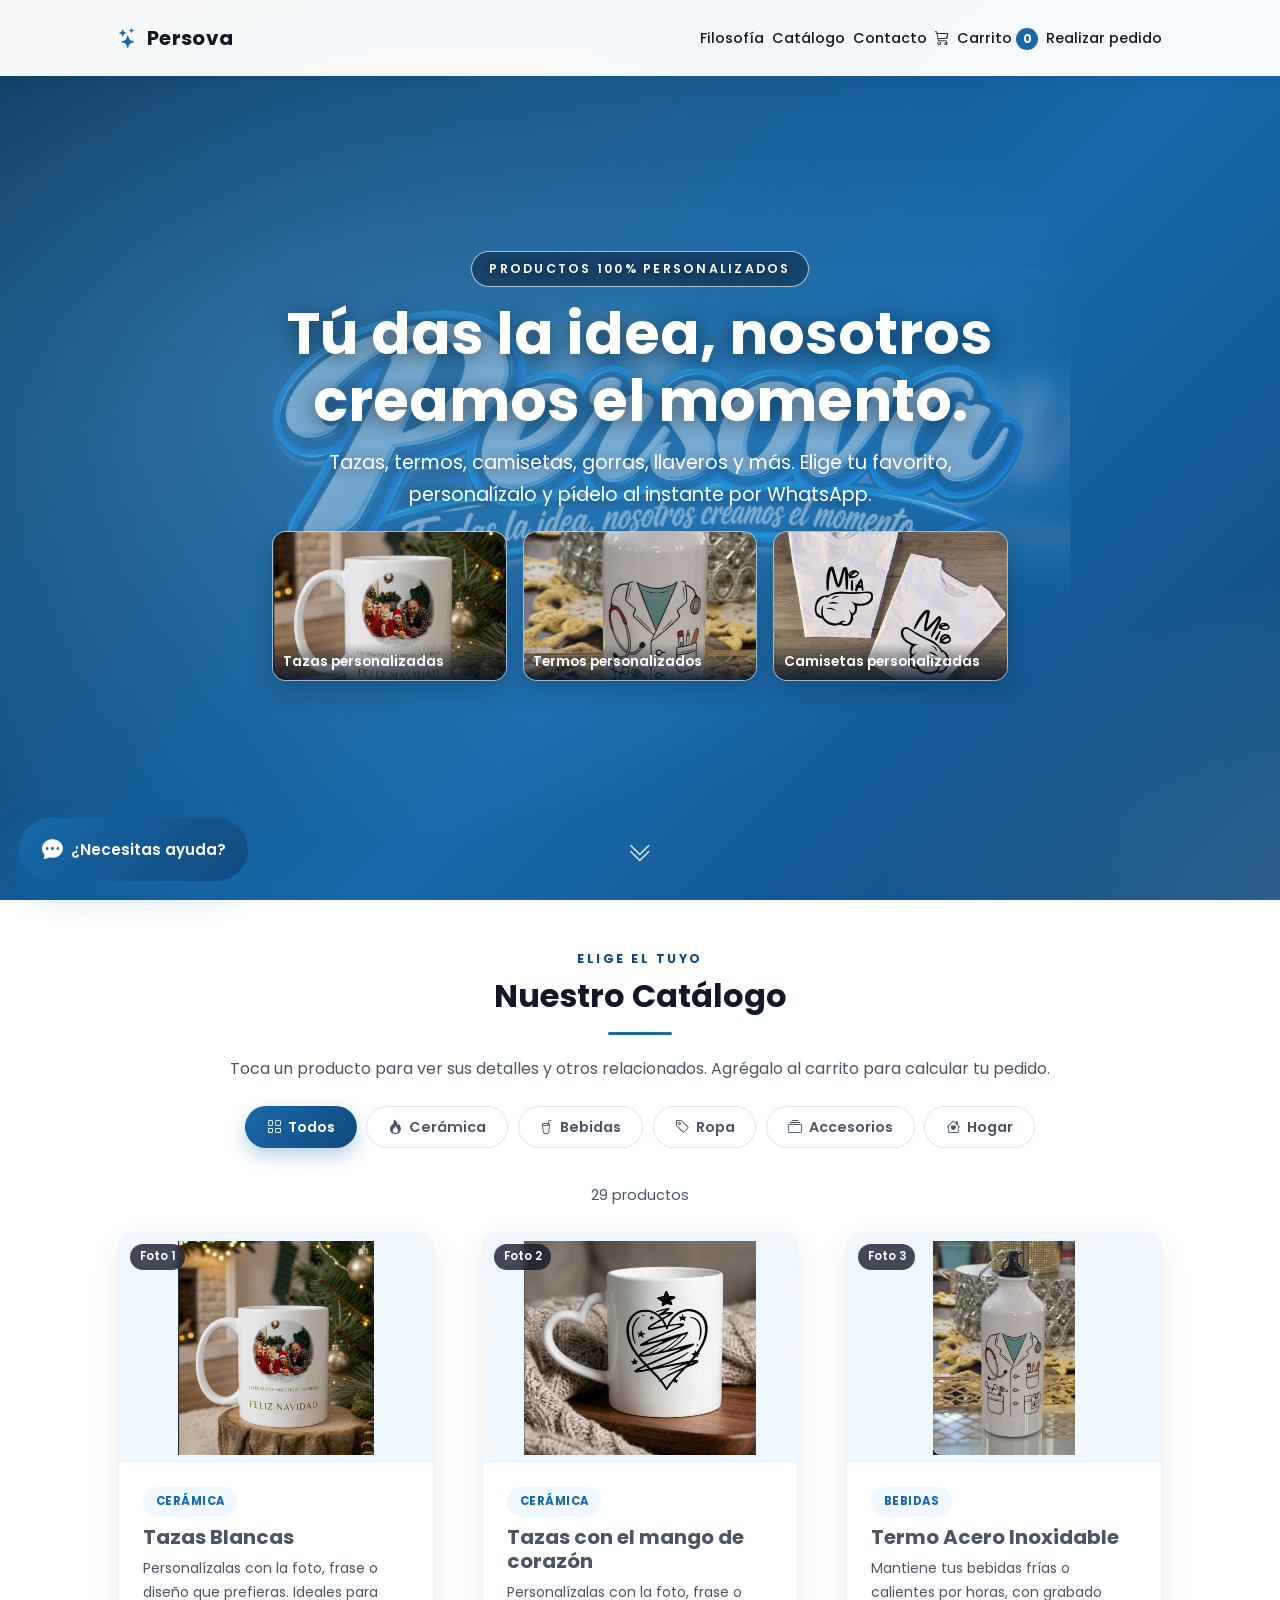
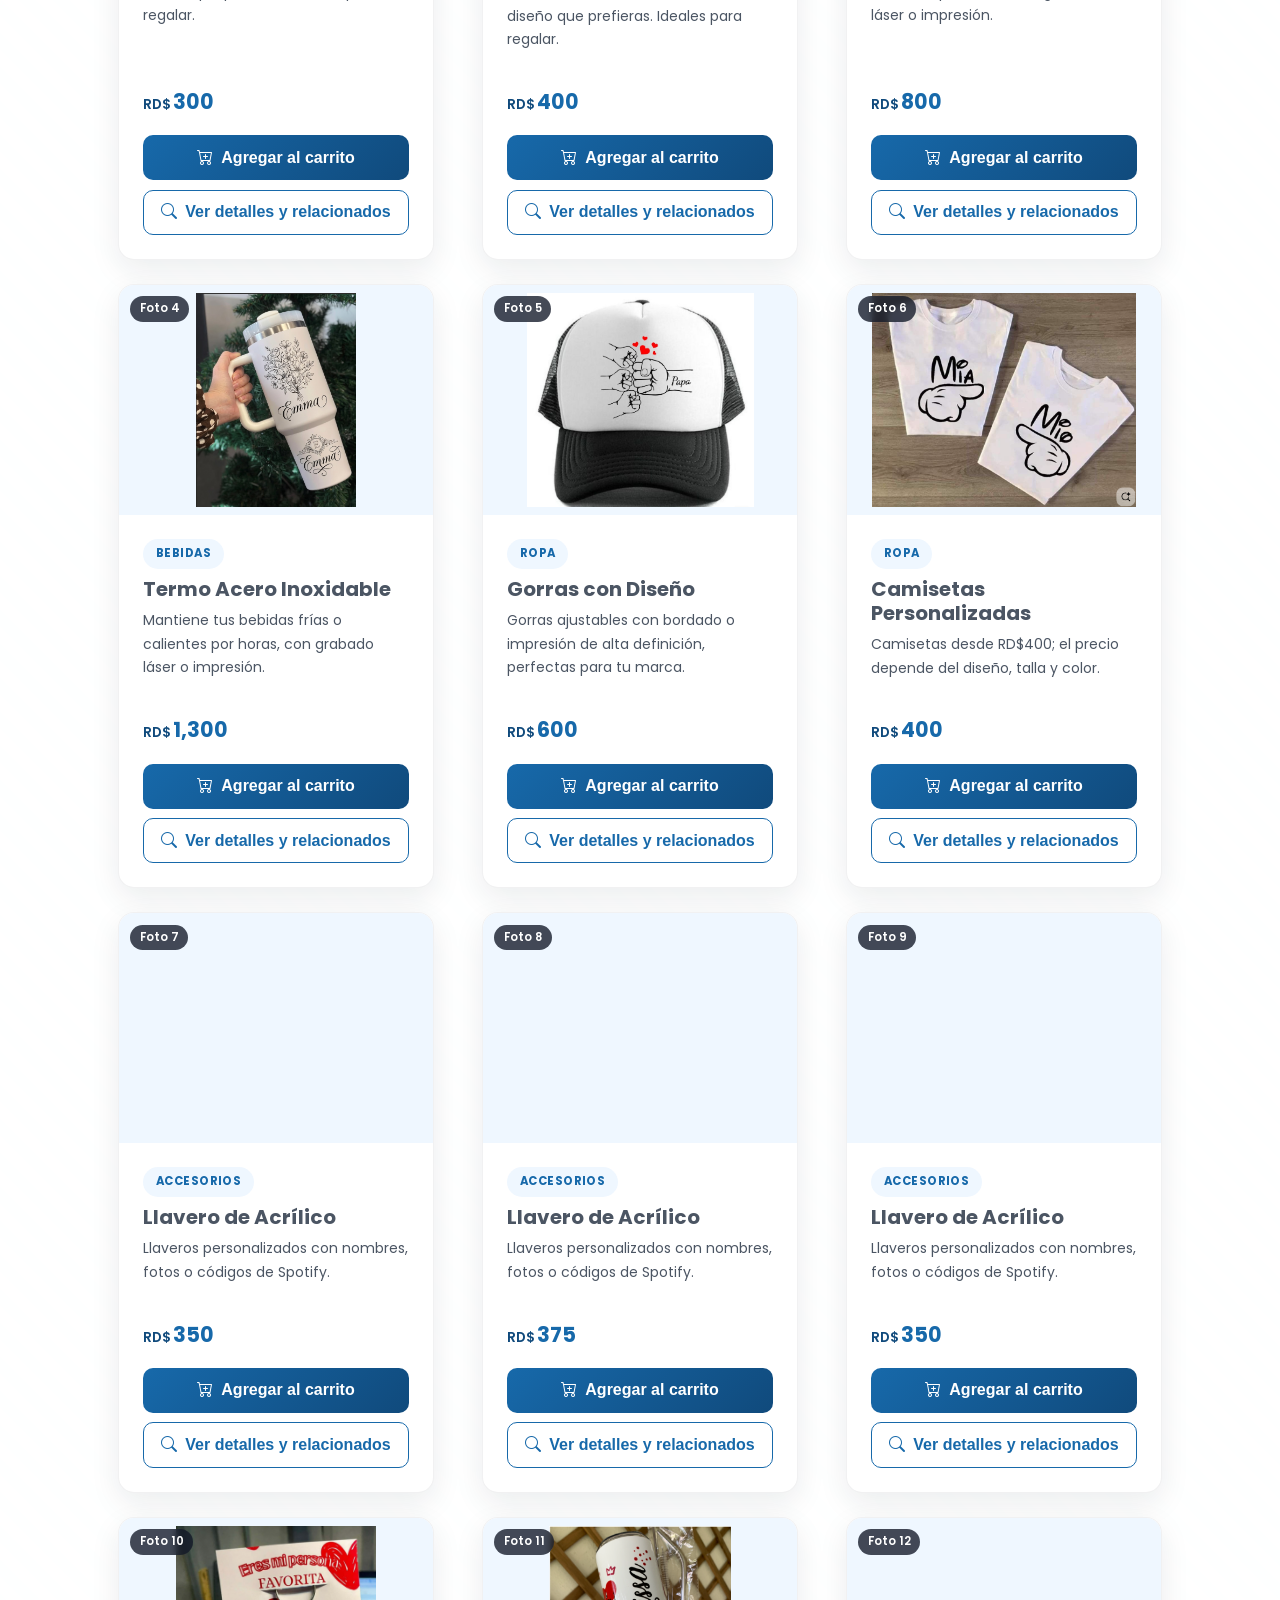
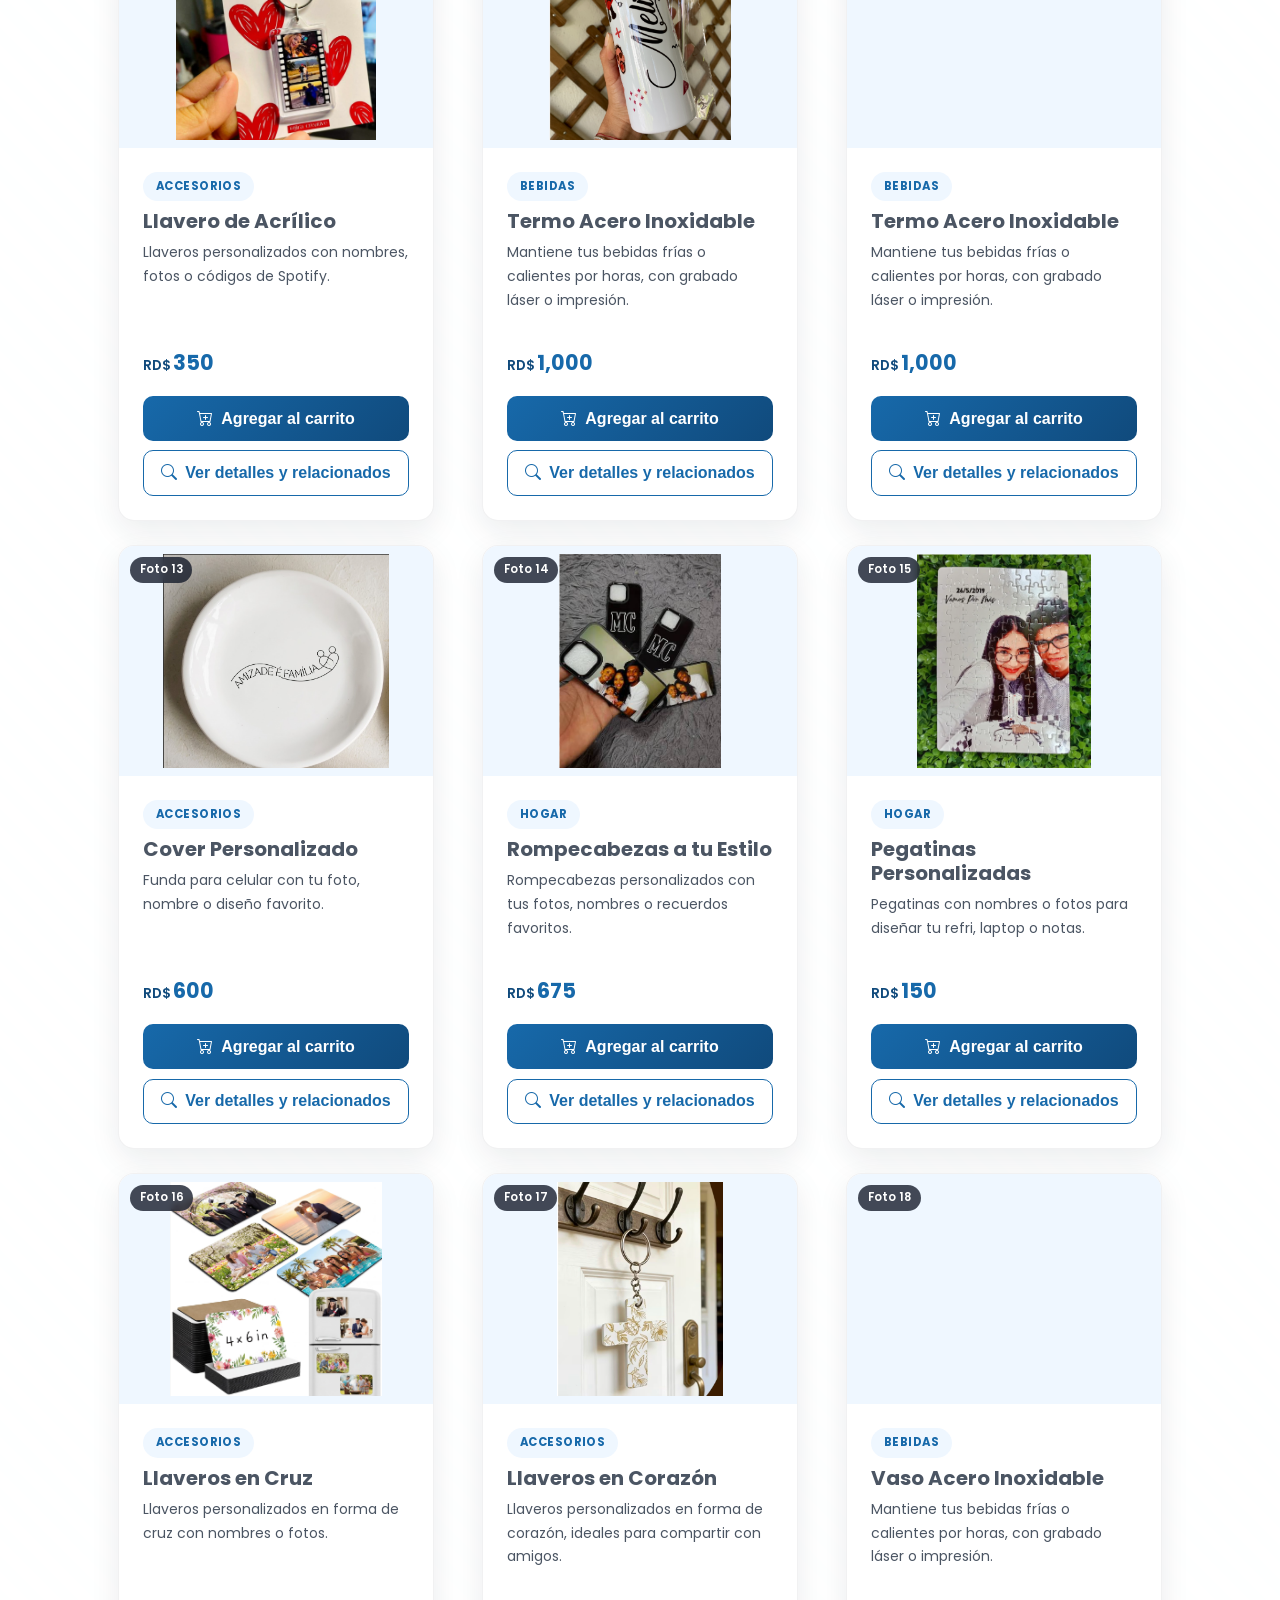
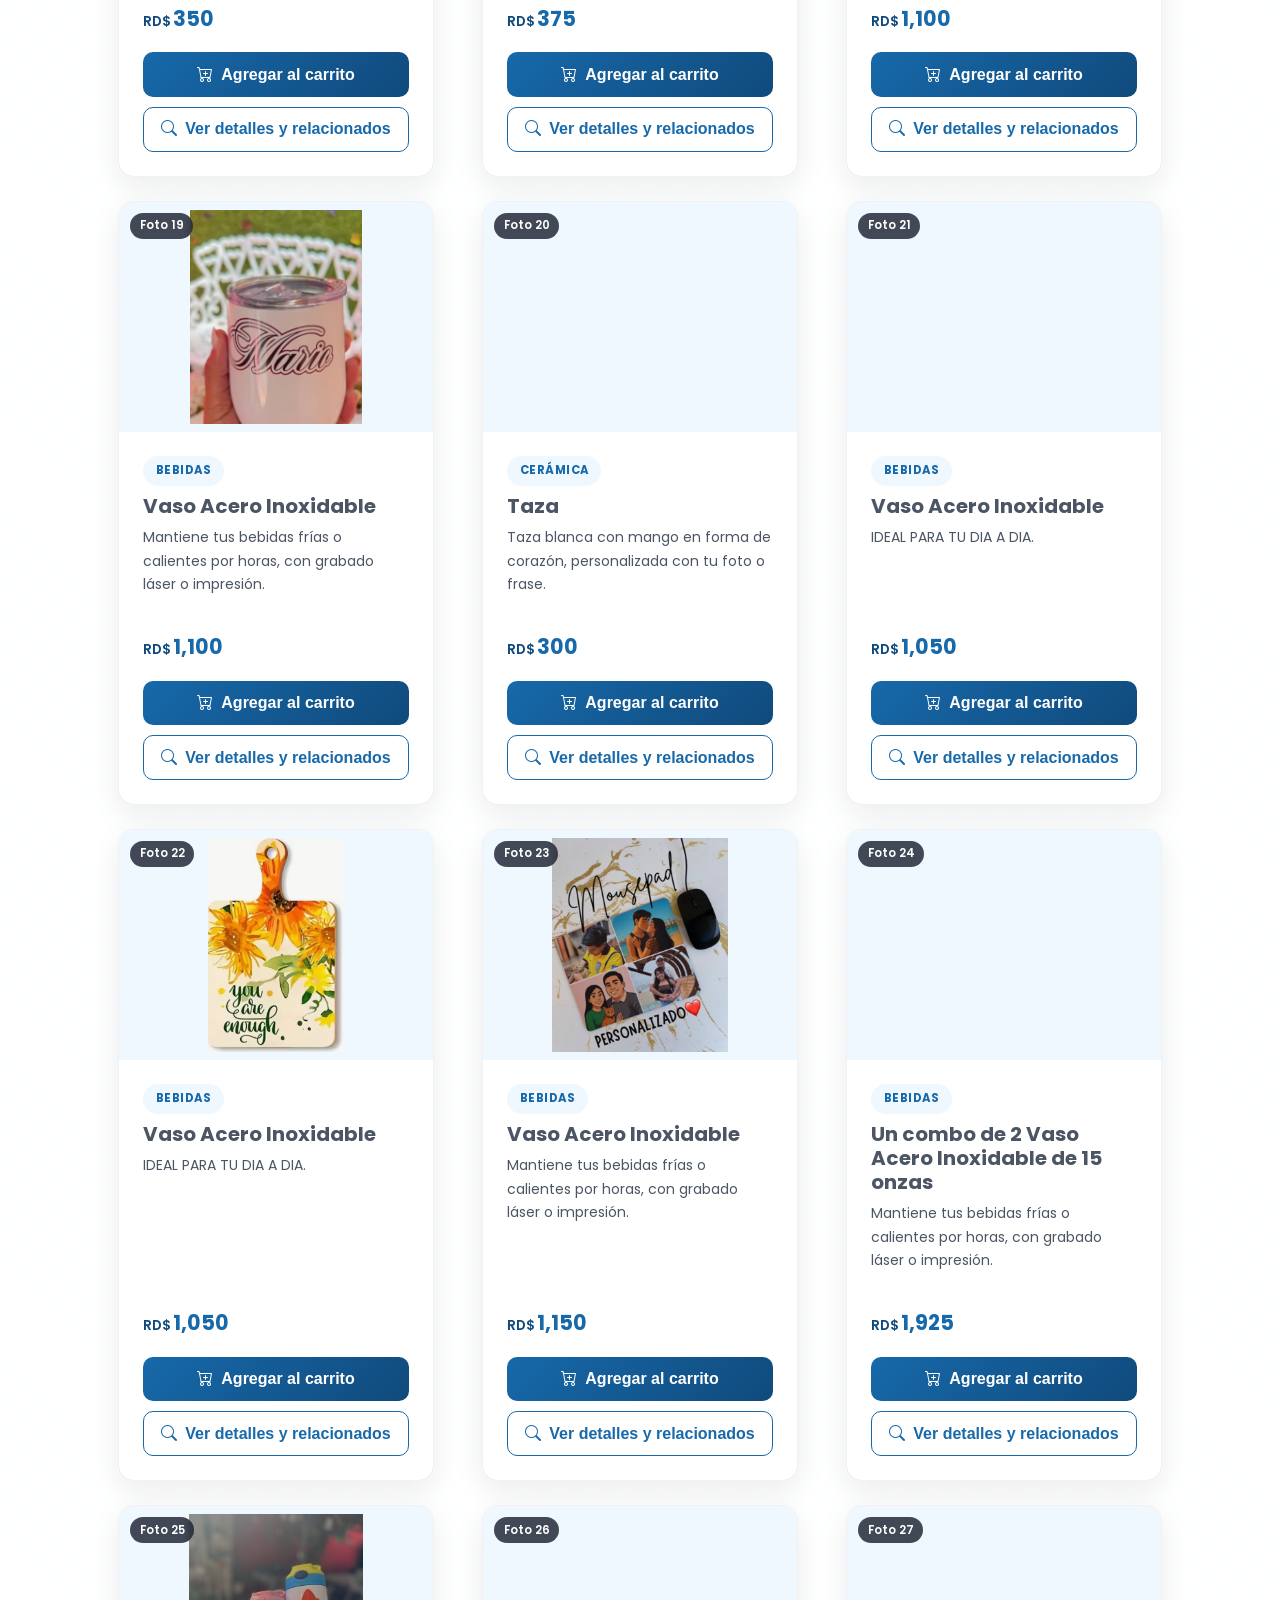
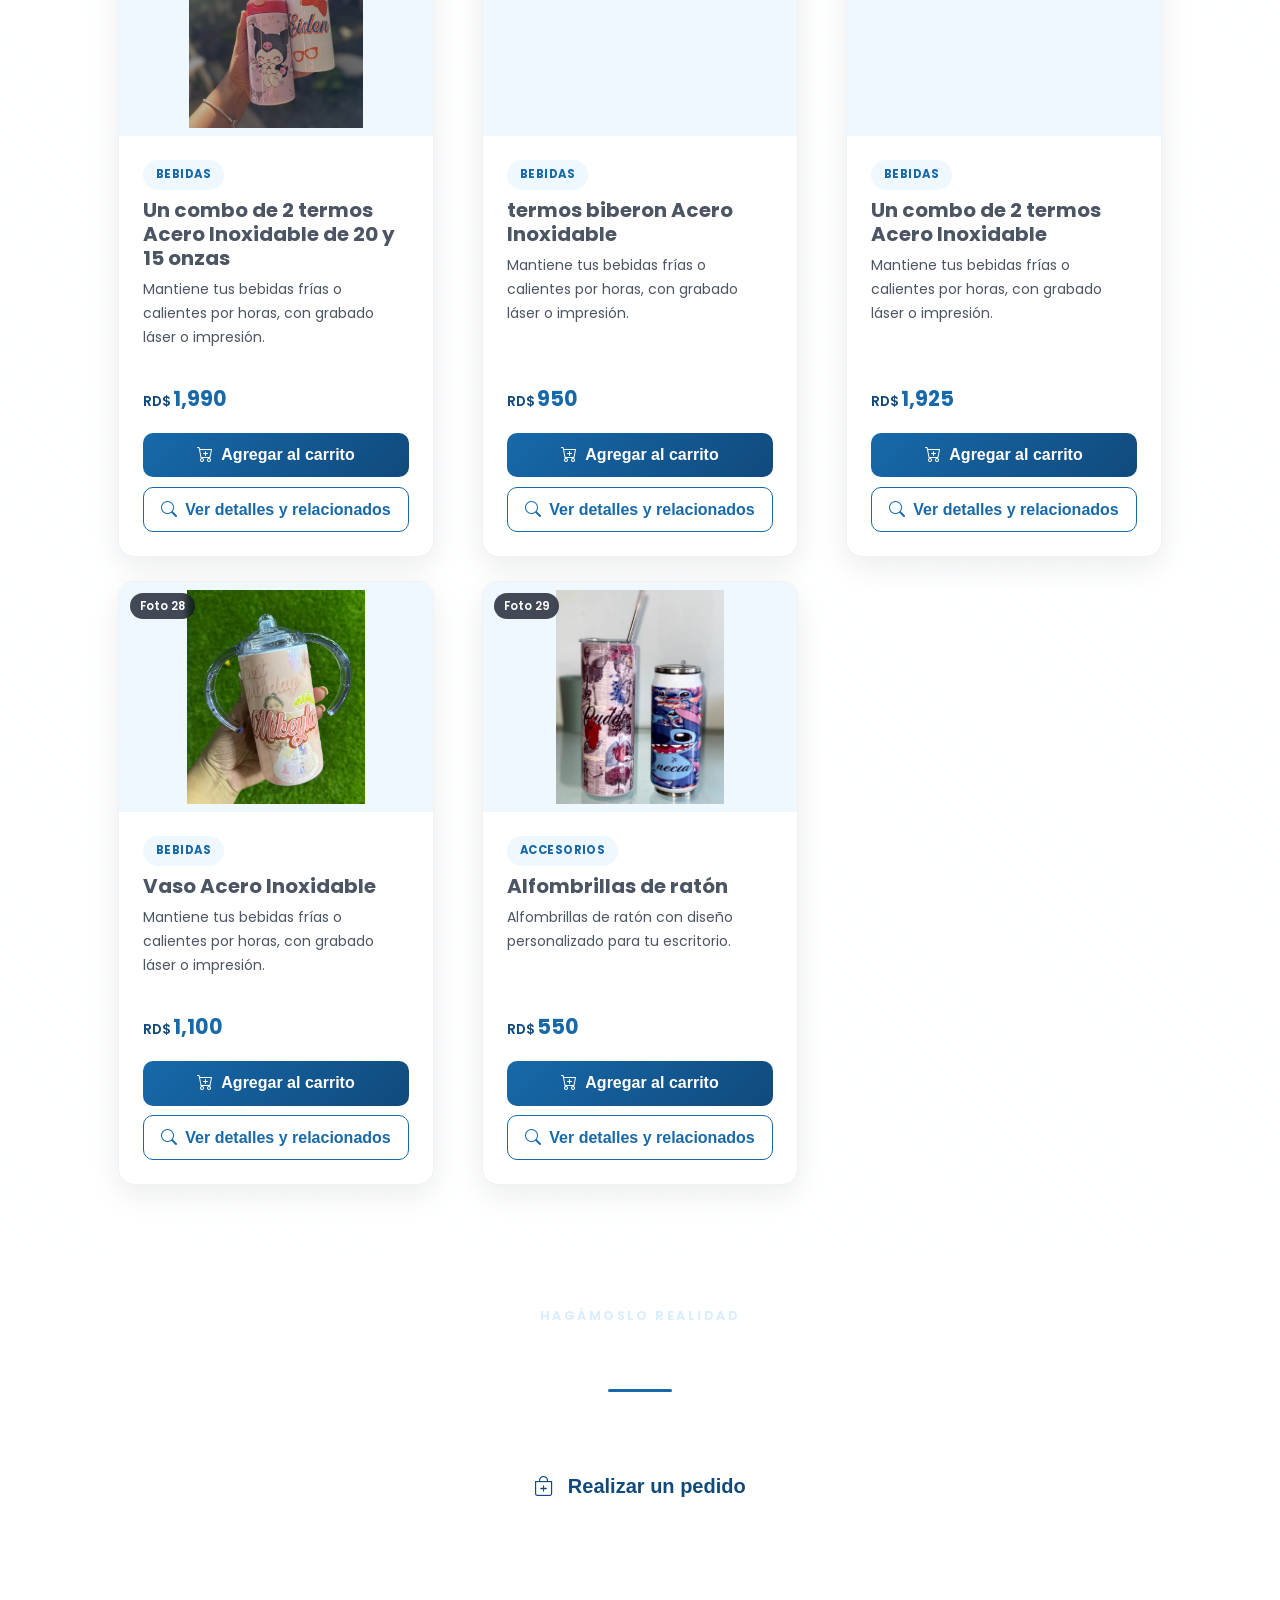
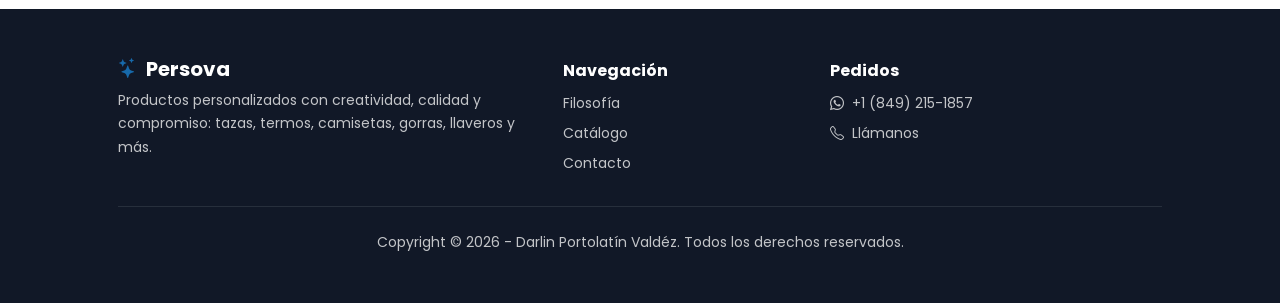
==== commit 6ceb34c6: "Actualiza contenido del sitio" ====
--- a/index.html
+++ b/index.html
@@ -446,33 +446,14 @@
                         </div>
                     </div>
 
+                    
+
                     <!-- Producto 13 -->
-                    <div class="col-lg-4 col-md-6 mb-4 producto" data-categoria="hogar">
-                        <div class="card product-card h-100">
-                            <div class="product-img-wrap">
-                                <img class="product-img" src="assets/img/portfolio/fullsize/13.png" alt="Plato decorativo personalizado con soporte" loading="lazy" decoding="async" />
+                    <div class="col-lg-4 col-md-6 mb-4 producto" data-categoria="accesorios">
+                        <div class="card product-card h-100">
+                            <div class="product-img-wrap">
+                                <img class="product-img" src="assets/img/portfolio/fullsize/13.png" alt="Cover de celular personalizado" loading="lazy" decoding="async" />
                                 <span class="product-num">Foto 13</span>
-                            </div>
-                            <div class="card-body d-flex flex-column p-4">
-                                <span class="badge-category align-self-start mb-2">Hogar</span>
-                                <h3 class="h5 fw-bold mb-2">Platos Decorativos</h3>
-                                <p class="small flex-grow-1">Platos de cerámica con soporte, perfectos para recuerdos y decoración.</p>
-                                <div class="d-flex align-items-center justify-content-between mt-3 mb-3">
-                                    <span class="product-price"><span class="moneda">RD$</span>375</span>
-                                </div>
-                                <a href="https://wa.me/18492151857?text=Hola%20Darlin,%20quiero%20ordenar%20el%20Plato%20Decorativo%20de%20la%20foto%2013%20(RD$375)." target="_blank" rel="noopener" class="btn btn-whatsapp">
-                                    <i class="bi-whatsapp me-2"></i> Pedir por WhatsApp
-                                </a>
-                            </div>
-                        </div>
-                    </div>
-
-                    <!-- Producto 14 -->
-                    <div class="col-lg-4 col-md-6 mb-4 producto" data-categoria="accesorios">
-                        <div class="card product-card h-100">
-                            <div class="product-img-wrap">
-                                <img class="product-img" src="assets/img/portfolio/fullsize/14.png" alt="Cover de celular personalizado" loading="lazy" decoding="async" />
-                                <span class="product-num">Foto 14</span>
                             </div>
                             <div class="card-body d-flex flex-column p-4">
                                 <span class="badge-category align-self-start mb-2">Accesorios</span>
@@ -481,19 +462,19 @@
                                 <div class="d-flex align-items-center justify-content-between mt-3 mb-3">
                                     <span class="product-price"><span class="moneda">RD$</span>600</span>
                                 </div>
-                                <a href="https://wa.me/18492151857?text=Hola%20Darlin,%20quiero%20ordenar%20el%20Cover%20de%20la%20foto%2014%20(RD$600)." target="_blank" rel="noopener" class="btn btn-whatsapp">
-                                    <i class="bi-whatsapp me-2"></i> Pedir por WhatsApp
-                                </a>
-                            </div>
-                        </div>
-                    </div>
-
-                    <!-- Producto 15 -->
+                                <a href="https://wa.me/18492151857?text=Hola%20Darlin,%20quiero%20ordenar%20el%20Cover%20de%20la%20foto%2013%20(RD$600)." target="_blank" rel="noopener" class="btn btn-whatsapp">
+                                    <i class="bi-whatsapp me-2"></i> Pedir por WhatsApp
+                                </a>
+                            </div>
+                        </div>
+                    </div>
+
+                    <!-- Producto 14 -->
                     <div class="col-lg-4 col-md-6 mb-4 producto" data-categoria="hogar">
                         <div class="card product-card h-100">
                             <div class="product-img-wrap">
-                                <img class="product-img" src="assets/img/portfolio/fullsize/15.png" alt="Rompecabezas personalizado con tus fotos" loading="lazy" decoding="async" />
-                                <span class="product-num">Foto 15</span>
+                                <img class="product-img" src="assets/img/portfolio/fullsize/14.png" alt="Rompecabezas personalizado con tus fotos" loading="lazy" decoding="async" />
+                                <span class="product-num">Foto 14   </span>
                             </div>
                             <div class="card-body d-flex flex-column p-4">
                                 <span class="badge-category align-self-start mb-2">Hogar</span>
@@ -502,19 +483,19 @@
                                 <div class="d-flex align-items-center justify-content-between mt-3 mb-3">
                                     <span class="product-price"><span class="moneda">RD$</span>675</span>
                                 </div>
-                                <a href="https://wa.me/18492151857?text=Hola%20Darlin,%20quiero%20ordenar%20el%20Rompecabezas%20de%20la%20foto%2015%20(RD$675)." target="_blank" rel="noopener" class="btn btn-whatsapp">
-                                    <i class="bi-whatsapp me-2"></i> Pedir por WhatsApp
-                                </a>
-                            </div>
-                        </div>
-                    </div>
-
-                    <!-- Producto 16 -->
+                                <a href="https://wa.me/18492151857?text=Hola%20Darlin,%20quiero%20ordenar%20el%20Rompecabezas%20de%20la%20foto%2014%20(RD$675)." target="_blank" rel="noopener" class="btn btn-whatsapp">
+                                    <i class="bi-whatsapp me-2"></i> Pedir por WhatsApp
+                                </a>
+                            </div>
+                        </div>
+                    </div>
+
+                    <!-- Producto 15 -->
                     <div class="col-lg-4 col-md-6 mb-4 producto" data-categoria="hogar">
                         <div class="card product-card h-100">
                             <div class="product-img-wrap">
-                                <img class="product-img" src="assets/img/portfolio/fullsize/16.png" alt="Pegatina personalizada para refrigerador" loading="lazy" decoding="async" />
-                                <span class="product-num">Foto 16</span>
+                                <img class="product-img" src="assets/img/portfolio/fullsize/15.png" alt="Pegatina personalizada para refrigerador" loading="lazy" decoding="async" />
+                                <span class="product-num">Foto 15</span>
                             </div>
                             <div class="card-body d-flex flex-column p-4">
                                 <span class="badge-category align-self-start mb-2">Hogar</span>
@@ -523,19 +504,19 @@
                                 <div class="d-flex align-items-center justify-content-between mt-3 mb-3">
                                     <span class="product-price"><span class="moneda">RD$</span>150</span>
                                 </div>
-                                <a href="https://wa.me/18492151857?text=Hola%20Darlin,%20quiero%20ordenar%20la%20Pegatina%20de%20la%20foto%2016%20(RD$150)." target="_blank" rel="noopener" class="btn btn-whatsapp">
-                                    <i class="bi-whatsapp me-2"></i> Pedir por WhatsApp
-                                </a>
-                            </div>
-                        </div>
-                    </div>
-
-                    <!-- Producto 17 -->
+                                <a href="https://wa.me/18492151857?text=Hola%20Darlin,%20quiero%20ordenar%20la%20Pegatina%20de%20la%20foto%2015%20(RD$150)." target="_blank" rel="noopener" class="btn btn-whatsapp">
+                                    <i class="bi-whatsapp me-2"></i> Pedir por WhatsApp
+                                </a>
+                            </div>
+                        </div>
+                    </div>
+
+                    <!-- Producto 16 -->
                     <div class="col-lg-4 col-md-6 mb-4 producto" data-categoria="accesorios">
                         <div class="card product-card h-100">
                             <div class="product-img-wrap">
-                                <img class="product-img" src="assets/img/portfolio/fullsize/17.png" alt="Llavero en forma de cruz personalizado" loading="lazy" decoding="async" />
-                                <span class="product-num">Foto 17</span>
+                                <img class="product-img" src="assets/img/portfolio/fullsize/16.png" alt="Llavero en forma de cruz personalizado" loading="lazy" decoding="async" />
+                                <span class="product-num">Foto 16</span>
                             </div>
                             <div class="card-body d-flex flex-column p-4">
                                 <span class="badge-category align-self-start mb-2">Accesorios</span>
@@ -544,19 +525,19 @@
                                 <div class="d-flex align-items-center justify-content-between mt-3 mb-3">
                                     <span class="product-price"><span class="moneda">RD$</span>350</span>
                                 </div>
-                                <a href="https://wa.me/18492151857?text=Hola%20Darlin,%20quiero%20ordenar%20el%20Llavero%20en%20Cruz%20de%20la%20foto%2017%20(RD$350)." target="_blank" rel="noopener" class="btn btn-whatsapp">
-                                    <i class="bi-whatsapp me-2"></i> Pedir por WhatsApp
-                                </a>
-                            </div>
-                        </div>
-                    </div>
-
-                    <!-- Producto 18 -->
+                                <a href="https://wa.me/18492151857?text=Hola%20Darlin,%20quiero%20ordenar%20el%20Llavero%20en%20Cruz%20de%20la%20foto%2016%20(RD$350)." target="_blank" rel="noopener" class="btn btn-whatsapp">
+                                    <i class="bi-whatsapp me-2"></i> Pedir por WhatsApp
+                                </a>
+                            </div>
+                        </div>
+                    </div>
+
+                    <!-- Producto 17 -->
                     <div class="col-lg-4 col-md-6 mb-4 producto" data-categoria="accesorios">
                         <div class="card product-card h-100">
                             <div class="product-img-wrap">
-                                <img class="product-img" src="assets/img/portfolio/fullsize/18.png" alt="Llavero en forma de corazón personalizado" loading="lazy" decoding="async" />
-                                <span class="product-num">Foto 18</span>
+                                <img class="product-img" src="assets/img/portfolio/fullsize/17.png" alt="Llavero en forma de corazón personalizado" loading="lazy" decoding="async" />
+                                <span class="product-num">Foto 17</span>
                             </div>
                             <div class="card-body d-flex flex-column p-4">
                                 <span class="badge-category align-self-start mb-2">Accesorios</span>
@@ -565,7 +546,28 @@
                                 <div class="d-flex align-items-center justify-content-between mt-3 mb-3">
                                     <span class="product-price"><span class="moneda">RD$</span>375</span>
                                 </div>
-                                <a href="https://wa.me/18492151857?text=Hola%20Darlin,%20quiero%20ordenar%20el%20Llavero%20en%20Corazón%20de%20la%20foto%2018%20(RD$375)." target="_blank" rel="noopener" class="btn btn-whatsapp">
+                                <a href="https://wa.me/18492151857?text=Hola%20Darlin,%20quiero%20ordenar%20el%20Llavero%20en%20Corazón%20de%20la%20foto%2017%20(RD$375)." target="_blank" rel="noopener" class="btn btn-whatsapp">
+                                    <i class="bi-whatsapp me-2"></i> Pedir por WhatsApp
+                                </a>
+                            </div>
+                        </div>
+                    </div>
+
+                    <!-- Producto 18 -->
+                    <div class="col-lg-4 col-md-6 mb-4 producto" data-categoria="bebidas">
+                        <div class="card product-card h-100">
+                            <div class="product-img-wrap">
+                                <img class="product-img" src="assets/img/portfolio/fullsize/18.png" alt="Vaso de acero inoxidable personalizado" loading="lazy" decoding="async" />
+                                <span class="product-num">Foto 18</span>
+                            </div>
+                            <div class="card-body d-flex flex-column p-4">
+                                <span class="badge-category align-self-start mb-2">Bebidas</span>
+                                <h3 class="h5 fw-bold mb-2">Vaso Acero Inoxidable</h3>
+                                <p class="small flex-grow-1">Mantiene tus bebidas frías o calientes por horas, con grabado láser o impresión.</p>
+                                <div class="d-flex align-items-center justify-content-between mt-3 mb-3">
+                                    <span class="product-price"><span class="moneda">RD$</span>1,100</span>
+                                </div>
+                                <a href="https://wa.me/18492151857?text=Hola%20Darlin,%20quiero%20ordenar%20el%20Vaso%20de%20la%20foto%2018%20(RD$1,100)." target="_blank" rel="noopener" class="btn btn-whatsapp">
                                     <i class="bi-whatsapp me-2"></i> Pedir por WhatsApp
                                 </a>
                             </div>
@@ -586,40 +588,19 @@
                                 <div class="d-flex align-items-center justify-content-between mt-3 mb-3">
                                     <span class="product-price"><span class="moneda">RD$</span>1,100</span>
                                 </div>
-                                <a href="https://wa.me/18492151857?text=Hola%20Darlin,%20quiero%20ordenar%20el%20Vaso%20de%20la%20foto%2019%20(RD$650)." target="_blank" rel="noopener" class="btn btn-whatsapp">
-                                    <i class="bi-whatsapp me-2"></i> Pedir por WhatsApp
-                                </a>
-                            </div>
-                        </div>
-                    </div>
+                                <a href="https://wa.me/18492151857?text=Hola%20Darlin,%20quiero%20ordenar%20el%20Vaso%20de%20la%20foto%2020%20(RD$650)." target="_blank" rel="noopener" class="btn btn-whatsapp">
+                                    <i class="bi-whatsapp me-2"></i> Pedir por WhatsApp
+                                </a>
+                            </div>
+                        </div>
+                    </div> 
 
                     <!-- Producto 20 -->
-                    <div class="col-lg-4 col-md-6 mb-4 producto" data-categoria="bebidas">
-                        <div class="card product-card h-100">
-                            <div class="product-img-wrap">
-                                <img class="product-img" src="assets/img/portfolio/fullsize/20.png" alt="Vaso de acero inoxidable personalizado" loading="lazy" decoding="async" />
+                    <div class="col-lg-4 col-md-6 mb-4 producto" data-categoria="ceramica">
+                        <div class="card product-card h-100">
+                            <div class="product-img-wrap">
+                                <img class="product-img" src="assets/img/portfolio/fullsize/20.png" alt="Taza blanca con mango de corazón personalizada" loading="lazy" decoding="async" />
                                 <span class="product-num">Foto 20</span>
-                            </div>
-                            <div class="card-body d-flex flex-column p-4">
-                                <span class="badge-category align-self-start mb-2">Bebidas</span>
-                                <h3 class="h5 fw-bold mb-2">Vaso Acero Inoxidable</h3>
-                                <p class="small flex-grow-1">Mantiene tus bebidas frías o calientes por horas, con grabado láser o impresión.</p>
-                                <div class="d-flex align-items-center justify-content-between mt-3 mb-3">
-                                    <span class="product-price"><span class="moneda">RD$</span>1,100</span>
-                                </div>
-                                <a href="https://wa.me/18492151857?text=Hola%20Darlin,%20quiero%20ordenar%20el%20Vaso%20de%20la%20foto%2020%20(RD$650)." target="_blank" rel="noopener" class="btn btn-whatsapp">
-                                    <i class="bi-whatsapp me-2"></i> Pedir por WhatsApp
-                                </a>
-                            </div>
-                        </div>
-                    </div> 
-
-                    <!-- Producto 21 -->
-                    <div class="col-lg-4 col-md-6 mb-4 producto" data-categoria="ceramica">
-                        <div class="card product-card h-100">
-                            <div class="product-img-wrap">
-                                <img class="product-img" src="assets/img/portfolio/fullsize/21.png" alt="Taza blanca con mango de corazón personalizada" loading="lazy" decoding="async" />
-                                <span class="product-num">Foto 21</span>
                             </div>
                             <div class="card-body d-flex flex-column p-4">
                                 <span class="badge-category align-self-start mb-2">Cerámica</span>
@@ -636,27 +617,48 @@
                         </div>
                     </div>
 
-                    <!-- Producto 22 -->
-                    <div class="col-lg-4 col-md-6 mb-4 producto" data-categoria="hogar">
-                        <div class="card product-card h-100">
-                            <div class="product-img-wrap">
-                                <img class="product-img" src="assets/img/portfolio/fullsize/22.png" alt="Tabla de cocina personalizada con soporte" loading="lazy" decoding="async" />
+                    
+                    <!-- Producto 21 -->
+                    <div class="col-lg-4 col-md-6 mb-4 producto" data-categoria="bebidas">
+                        <div class="card product-card h-100">
+                            <div class="product-img-wrap">
+                                <img class="product-img" src="assets/img/portfolio/fullsize/21.png" alt="Vaso de acero inoxidable personalizado" loading="lazy" decoding="async" />
+                                <span class="product-num">Foto 21</span>
+                            </div>
+                            <div class="card-body d-flex flex-column p-4">
+                                <span class="badge-category align-self-start mb-2">Bebidas</span>
+                                <h3 class="h5 fw-bold mb-2">Vaso Acero Inoxidable</h3>
+                                <p class="small flex-grow-1">IDEAL PARA TU DIA A DIA.</p>
+                                <div class="d-flex align-items-center justify-content-between mt-3 mb-3">
+                                    <span class="product-price"><span class="moneda">RD$</span>1,050</span>
+                                </div>
+                                <a href="https://wa.me/18492151857?text=Hola%20Darlin,%20quiero%20ordenar%20el%20Vaso%20de%20la%20foto%2021%20(RD$1,050     )." target="_blank" rel="noopener" class="btn btn-whatsapp">
+                                    <i class="bi-whatsapp me-2"></i> Pedir por WhatsApp
+                                </a>
+                            </div>
+                        </div>    
+                    </div>
+                       <!-- Producto 22 -->
+                    <div class="col-lg-4 col-md-6 mb-4 producto" data-categoria="bebidas">
+                        <div class="card product-card h-100">
+                            <div class="product-img-wrap">
+                                <img class="product-img" src="assets/img/portfolio/fullsize/22.png" alt="Vaso de acero inoxidable personalizado" loading="lazy" decoding="async" />
                                 <span class="product-num">Foto 22</span>
                             </div>
                             <div class="card-body d-flex flex-column p-4">
-                                <span class="badge-category align-self-start mb-2">Hogar</span>
-                                <h3 class="h5 fw-bold mb-2">Tabla de Cocina</h3>
-                                <p class="small flex-grow-1">Tabla para picar con soporte, personalizada para regalar o decorar tu cocina.</p>
-                                <div class="d-flex align-items-center justify-content-between mt-3 mb-3">
-                                    <span class="product-price"><span class="moneda">RD$</span>400</span>
-                                </div>
-                                <a href="https://wa.me/18492151857?text=Hola%20Darlin,%20quiero%20ordenar%20la%20Tabla%20de%20Cocina%20de%20la%20foto%2022%20(RD$400)." target="_blank" rel="noopener" class="btn btn-whatsapp">
-                                    <i class="bi-whatsapp me-2"></i> Pedir por WhatsApp
-                                </a>
-                            </div>
-                        </div>
-                    </div>
-                    <!-- Producto 23 -->
+                                <span class="badge-category align-self-start mb-2">Bebidas</span>
+                                <h3 class="h5 fw-bold mb-2">Vaso Acero Inoxidable</h3>
+                                <p class="small flex-grow-1">IDEAL PARA TU DIA A DIA.</p>
+                                <div class="d-flex align-items-center justify-content-between mt-3 mb-3">
+                                    <span class="product-price"><span class="moneda">RD$</span>1,050</span>
+                                </div>
+                                <a href="https://wa.me/18492151857?text=Hola%20Darlin,%20quiero%20ordenar%20el%20Vaso%20de%20la%20foto%2022%20(RD$1,050     )." target="_blank" rel="noopener" class="btn btn-whatsapp">
+                                    <i class="bi-whatsapp me-2"></i> Pedir por WhatsApp
+                                </a>
+                            </div>
+                        </div>
+                    </div>
+                                  <!-- Producto 23 -->
                     <div class="col-lg-4 col-md-6 mb-4 producto" data-categoria="bebidas">
                         <div class="card product-card h-100">
                             <div class="product-img-wrap">
@@ -668,35 +670,35 @@
                                 <h3 class="h5 fw-bold mb-2">Vaso Acero Inoxidable</h3>
                                 <p class="small flex-grow-1">Mantiene tus bebidas frías o calientes por horas, con grabado láser o impresión.</p>
                                 <div class="d-flex align-items-center justify-content-between mt-3 mb-3">
-                                    <span class="product-price"><span class="moneda">RD$</span>1,100</span>
-                                </div>
-                                <a href="https://wa.me/18492151857?text=Hola%20Darlin,%20quiero%20ordenar%20el%20Vaso%20de%20la%20foto%2023%20(RD$1,100)." target="_blank" rel="noopener" class="btn btn-whatsapp">
-                                    <i class="bi-whatsapp me-2"></i> Pedir por WhatsApp
-                                </a>
-                            </div>
-                        </div>    
-                    </div>
-                       <!-- Producto 24 -->
+                                    <span class="product-price"><span class="moneda">RD$</span>1,150</span>
+                                </div>
+                                <a href="https://wa.me/18492151857?text=Hola%20Darlin,%20quiero%20ordenar%20el%20Vaso%20de%20la%20foto%2023%20(RD$1,150)." target="_blank" rel="noopener" class="btn btn-whatsapp">
+                                    <i class="bi-whatsapp me-2"></i> Pedir por WhatsApp
+                                </a>
+                            </div>
+                        </div>
+                    </div>
+                    <!-- Producto 24 -->
                     <div class="col-lg-4 col-md-6 mb-4 producto" data-categoria="bebidas">
                         <div class="card product-card h-100">
                             <div class="product-img-wrap">
                                 <img class="product-img" src="assets/img/portfolio/fullsize/24.png" alt="Vaso de acero inoxidable personalizado" loading="lazy" decoding="async" />
-                                <span class="product-num">Foto 24</span>
-                            </div>
-                            <div class="card-body d-flex flex-column p-4">
-                                <span class="badge-category align-self-start mb-2">Bebidas</span>
-                                <h3 class="h5 fw-bold mb-2">Vaso Acero Inoxidable</h3>
-                                <p class="small flex-grow-1">Mantiene tus bebidas frías o calientes por horas, con grabado láser o impresión.</p>
-                                <div class="d-flex align-items-center justify-content-between mt-3 mb-3">
-                                    <span class="product-price"><span class="moneda">RD$</span>950</span>
-                                </div>
-                                <a href="https://wa.me/18492151857?text=Hola%20Darlin,%20quiero%20ordenar%20el%20Vaso%20de%20la%20foto%2024%20(RD$1,100)." target="_blank" rel="noopener" class="btn btn-whatsapp">
-                                    <i class="bi-whatsapp me-2"></i> Pedir por WhatsApp
-                                </a>
-                            </div>
-                        </div>
-                    </div>
-                                  <!-- Producto 25 -->
+                                <span class="product-num">Foto 24 </span>
+                            </div>
+                            <div class="card-body d-flex flex-column p-4">
+                                <span class="badge-category align-self-start mb-2">Bebidas</span>
+                                <h3 class="h5 fw-bold mb-2">Un combo de 2  Vaso Acero Inoxidable de 15 onzas </h3>
+                                <p class="small flex-grow-1">Mantiene tus bebidas frías o calientes por horas, con grabado láser o impresión.</p>
+                                <div class="d-flex align-items-center justify-content-between mt-3 mb-3">
+                                    <span class="product-price"><span class="moneda">RD$</span>1,925</span>
+                                </div>
+                                <a href="https://wa.me/18492151857?text=Hola%20Darlin,%20quiero%20ordenar%20el%20Vaso%20de%20la%20foto%2024%20(RD$1,925)." target="_blank" rel="noopener" class="btn btn-whatsapp">
+                                    <i class="bi-whatsapp me-2"></i> Pedir por WhatsApp
+                                </a>
+                            </div>
+                        </div>
+                    </div>
+                          <!-- Producto 25 -->
                     <div class="col-lg-4 col-md-6 mb-4 producto" data-categoria="bebidas">
                         <div class="card product-card h-100">
                             <div class="product-img-wrap">
@@ -705,18 +707,18 @@
                             </div>
                             <div class="card-body d-flex flex-column p-4">
                                 <span class="badge-category align-self-start mb-2">Bebidas</span>
-                                <h3 class="h5 fw-bold mb-2">Vaso Acero Inoxidable</h3>
-                                <p class="small flex-grow-1">Mantiene tus bebidas frías o calientes por horas, con grabado láser o impresión.</p>
-                                <div class="d-flex align-items-center justify-content-between mt-3 mb-3">
-                                    <span class="product-price"><span class="moneda">RD$</span>1,150</span>
-                                </div>
-                                <a href="https://wa.me/18492151857?text=Hola%20Darlin,%20quiero%20ordenar%20el%20Vaso%20de%20la%20foto%2025%20(RD$1,150)." target="_blank" rel="noopener" class="btn btn-whatsapp">
-                                    <i class="bi-whatsapp me-2"></i> Pedir por WhatsApp
-                                </a>
-                            </div>
-                        </div>
-                    </div>
-<!-- Producto 26 -->
+                                <h3 class="h5 fw-bold mb-2">Un combo de 2 termos Acero Inoxidable de 20 y 15 onzas</h3>
+                                <p class="small flex-grow-1">Mantiene tus bebidas frías o calientes por horas, con grabado láser o impresión.</p>
+                                <div class="d-flex align-items-center justify-content-between mt-3 mb-3">
+                                    <span class="product-price"><span class="moneda">RD$</span>1,990</span>
+                                </div>
+                                <a href="https://wa.me/18492151857?text=Hola%20Darlin,%20quiero%20ordenar%20el%20Vaso%20de%20la%20foto%2025%20(RD$1,990)." target="_blank" rel="noopener" class="btn btn-whatsapp">
+                                    <i class="bi-whatsapp me-2"></i> Pedir por WhatsApp
+                                </a>
+                            </div>
+                        </div>
+                    </div>
+                        <!-- Producto 26 -->
                     <div class="col-lg-4 col-md-6 mb-4 producto" data-categoria="bebidas">
                         <div class="card product-card h-100">
                             <div class="product-img-wrap">
@@ -725,18 +727,18 @@
                             </div>
                             <div class="card-body d-flex flex-column p-4">
                                 <span class="badge-category align-self-start mb-2">Bebidas</span>
-                                <h3 class="h5 fw-bold mb-2">Un combo de 2  Vaso Acero Inoxidable de 15 onzas </h3>
-                                <p class="small flex-grow-1">Mantiene tus bebidas frías o calientes por horas, con grabado láser o impresión.</p>
-                                <div class="d-flex align-items-center justify-content-between mt-3 mb-3">
-                                    <span class="product-price"><span class="moneda">RD$</span>1,925</span>
-                                </div>
-                                <a href="https://wa.me/18492151857?text=Hola%20Darlin,%20quiero%20ordenar%20el%20Vaso%20de%20la%20foto%2026%20(RD$1,925)." target="_blank" rel="noopener" class="btn btn-whatsapp">
-                                    <i class="bi-whatsapp me-2"></i> Pedir por WhatsApp
-                                </a>
-                            </div>
-                        </div>
-                    </div>
-<!-- Producto 27 -->
+                                <h3 class="h5 fw-bold mb-2">termos biberon Acero Inoxidable</h3>
+                                <p class="small flex-grow-1">Mantiene tus bebidas frías o calientes por horas, con grabado láser o impresión.</p>
+                                <div class="d-flex align-items-center justify-content-between mt-3 mb-3">
+                                    <span class="product-price"><span class="moneda">RD$</span>950</span>
+                                </div>
+                                <a href="https://wa.me/18492151857?text=Hola%20Darlin,%20quiero%20ordenar%20el%20Vaso%20de%20la%20foto%2026%20(RD$950)." target="_blank" rel="noopener" class="btn btn-whatsapp">
+                                    <i class="bi-whatsapp me-2"></i> Pedir por WhatsApp
+                                </a>
+                            </div>
+                        </div>
+                    </div>
+                        <!-- Producto 27 -->
                     <div class="col-lg-4 col-md-6 mb-4 producto" data-categoria="bebidas">
                         <div class="card product-card h-100">
                             <div class="product-img-wrap">
@@ -745,84 +747,44 @@
                             </div>
                             <div class="card-body d-flex flex-column p-4">
                                 <span class="badge-category align-self-start mb-2">Bebidas</span>
-                                <h3 class="h5 fw-bold mb-2">Un combo de 2 termos Acero Inoxidable de 20 y 15 onzas</h3>
-                                <p class="small flex-grow-1">Mantiene tus bebidas frías o calientes por horas, con grabado láser o impresión.</p>
-                                <div class="d-flex align-items-center justify-content-between mt-3 mb-3">
-                                    <span class="product-price"><span class="moneda">RD$</span>1,990</span>
-                                </div>
-                                <a href="https://wa.me/18492151857?text=Hola%20Darlin,%20quiero%20ordenar%20el%20Vaso%20de%20la%20foto%2027%20(RD$1,990)." target="_blank" rel="noopener" class="btn btn-whatsapp">
-                                    <i class="bi-whatsapp me-2"></i> Pedir por WhatsApp
-                                </a>
-                            </div>
-                        </div>
-                    </div>
-<!-- Producto 28 -->
+                                <h3 class="h5 fw-bold mb-2">Un combo de 2 termos Acero Inoxidable</h3>
+                                <p class="small flex-grow-1">Mantiene tus bebidas frías o calientes por horas, con grabado láser o impresión.</p>
+                                <div class="d-flex align-items-center justify-content-between mt-3 mb-3">
+                                    <span class="product-price"><span class="moneda">RD$</span>1,925</span>
+                                </div>
+                                <a href="https://wa.me/18492151857?text=Hola%20Darlin,%20quiero%20ordenar%20el%20Vaso%20de%20la%20foto%2029%20(RD$1,925)." target="_blank" rel="noopener" class="btn btn-whatsapp">
+                                    <i class="bi-whatsapp me-2"></i> Pedir por WhatsApp
+                                </a>
+                            </div>
+                        </div>
+                    </div>
+                        <!-- Producto 28 -->
                     <div class="col-lg-4 col-md-6 mb-4 producto" data-categoria="bebidas">
                         <div class="card product-card h-100">
                             <div class="product-img-wrap">
                                 <img class="product-img" src="assets/img/portfolio/fullsize/28.png" alt="Vaso de acero inoxidable personalizado" loading="lazy" decoding="async" />
-                                <span class="product-num">Foto 28</span>
-                            </div>
-                            <div class="card-body d-flex flex-column p-4">
-                                <span class="badge-category align-self-start mb-2">Bebidas</span>
-                                <h3 class="h5 fw-bold mb-2">termos biberon Acero Inoxidable</h3>
-                                <p class="small flex-grow-1">Mantiene tus bebidas frías o calientes por horas, con grabado láser o impresión.</p>
-                                <div class="d-flex align-items-center justify-content-between mt-3 mb-3">
-                                    <span class="product-price"><span class="moneda">RD$</span>950</span>
-                                </div>
-                                <a href="https://wa.me/18492151857?text=Hola%20Darlin,%20quiero%20ordenar%20el%20Vaso%20de%20la%20foto%2028%20(RD$1,000)." target="_blank" rel="noopener" class="btn btn-whatsapp">
-                                    <i class="bi-whatsapp me-2"></i> Pedir por WhatsApp
-                                </a>
-                            </div>
-                        </div>
-                    </div>
-<!-- Producto 29 -->
-                    <div class="col-lg-4 col-md-6 mb-4 producto" data-categoria="bebidas">
-                        <div class="card product-card h-100">
-                            <div class="product-img-wrap">
-                                <img class="product-img" src="assets/img/portfolio/fullsize/29.png" alt="Vaso de acero inoxidable personalizado" loading="lazy" decoding="async" />
+                                <span class="product-num">Foto 28  </span>
+                            </div>
+                            <div class="card-body d-flex flex-column p-4">
+                                <span class="badge-category align-self-start mb-2">Bebidas</span>
+                                <h3 class="h5 fw-bold mb-2">Vaso Acero Inoxidable</h3>
+                                <p class="small flex-grow-1">Mantiene tus bebidas frías o calientes por horas, con grabado láser o impresión.</p>
+                                <div class="d-flex align-items-center justify-content-between mt-3 mb-3">
+                                    <span class="product-price"><span class="moneda">RD$</span>1,100</span>
+                                </div>
+                                <a href="https://wa.me/18492151857?text=Hola%20Darlin,%20quiero%20ordenar%20el%20Vaso%20de%20la%20foto%2030%20(RD$1,100)." target="_blank" rel="noopener" class="btn btn-whatsapp">
+                                    <i class="bi-whatsapp me-2"></i> Pedir por WhatsApp
+                                </a>
+                            </div>
+                        </div>
+                    </div>
+
+                    <!-- Producto 29 -->
+                    <div class="col-lg-4 col-md-6 mb-4 producto" data-categoria="accesorios">
+                        <div class="card product-card h-100">
+                            <div class="product-img-wrap">
+                                <img class="product-img" src="assets/img/portfolio/fullsize/29.png" alt="Alfombrilla de ratón personalizada" loading="lazy" decoding="async" />
                                 <span class="product-num">Foto 29</span>
-                            </div>
-                            <div class="card-body d-flex flex-column p-4">
-                                <span class="badge-category align-self-start mb-2">Bebidas</span>
-                                <h3 class="h5 fw-bold mb-2">Un combo de 2 termos Acero Inoxidable</h3>
-                                <p class="small flex-grow-1">Mantiene tus bebidas frías o calientes por horas, con grabado láser o impresión.</p>
-                                <div class="d-flex align-items-center justify-content-between mt-3 mb-3">
-                                    <span class="product-price"><span class="moneda">RD$</span>1,925</span>
-                                </div>
-                                <a href="https://wa.me/18492151857?text=Hola%20Darlin,%20quiero%20ordenar%20el%20Vaso%20de%20la%20foto%2029%20(RD$1,100)." target="_blank" rel="noopener" class="btn btn-whatsapp">
-                                    <i class="bi-whatsapp me-2"></i> Pedir por WhatsApp
-                                </a>
-                            </div>
-                        </div>
-                    </div>
-<!-- Producto 30 -->
-                    <div class="col-lg-4 col-md-6 mb-4 producto" data-categoria="bebidas">
-                        <div class="card product-card h-100">
-                            <div class="product-img-wrap">
-                                <img class="product-img" src="assets/img/portfolio/fullsize/30.png" alt="Vaso de acero inoxidable personalizado" loading="lazy" decoding="async" />
-                                <span class="product-num">Foto 30</span>
-                            </div>
-                            <div class="card-body d-flex flex-column p-4">
-                                <span class="badge-category align-self-start mb-2">Bebidas</span>
-                                <h3 class="h5 fw-bold mb-2">Vaso Acero Inoxidable</h3>
-                                <p class="small flex-grow-1">Mantiene tus bebidas frías o calientes por horas, con grabado láser o impresión.</p>
-                                <div class="d-flex align-items-center justify-content-between mt-3 mb-3">
-                                    <span class="product-price"><span class="moneda">RD$</span>1,100</span>
-                                </div>
-                                <a href="https://wa.me/18492151857?text=Hola%20Darlin,%20quiero%20ordenar%20el%20Vaso%20de%20la%20foto%2030%20(RD$1,100)." target="_blank" rel="noopener" class="btn btn-whatsapp">
-                                    <i class="bi-whatsapp me-2"></i> Pedir por WhatsApp
-                                </a>
-                            </div>
-                        </div>
-                    </div>
-
-                    <!-- Producto 31 -->
-                    <div class="col-lg-4 col-md-6 mb-4 producto" data-categoria="accesorios">
-                        <div class="card product-card h-100">
-                            <div class="product-img-wrap">
-                                <img class="product-img" src="assets/img/portfolio/fullsize/31.png" alt="Alfombrilla de ratón personalizada" loading="lazy" decoding="async" />
-                                <span class="product-num">Foto 31</span>
                             </div>
                             <div class="card-body d-flex flex-column p-4">
                                 <span class="badge-category align-self-start mb-2">Accesorios</span>
@@ -831,7 +793,7 @@
                                 <div class="d-flex align-items-center justify-content-between mt-3 mb-3">
                                     <span class="product-price"><span class="moneda">RD$</span>550</span>
                                 </div>
-                                <a href="https://wa.me/18492151857?text=Hola%20Darlin,%20quiero%20ordenar%20la%20Alfombrilla%20de%20ratón%20de%20la%20foto%2031%20(RD$550)." target="_blank" rel="noopener" class="btn btn-whatsapp">
+                                <a href="https://wa.me/18492151857?text=Hola%20Darlin,%20quiero%20ordenar%20la%20Alfombrilla%20de%20ratón%20de%20la%20foto%2029%20(RD$550)." target="_blank" rel="noopener" class="btn btn-whatsapp">
                                     <i class="bi-whatsapp me-2"></i> Pedir por WhatsApp
                                 </a>
                             </div>
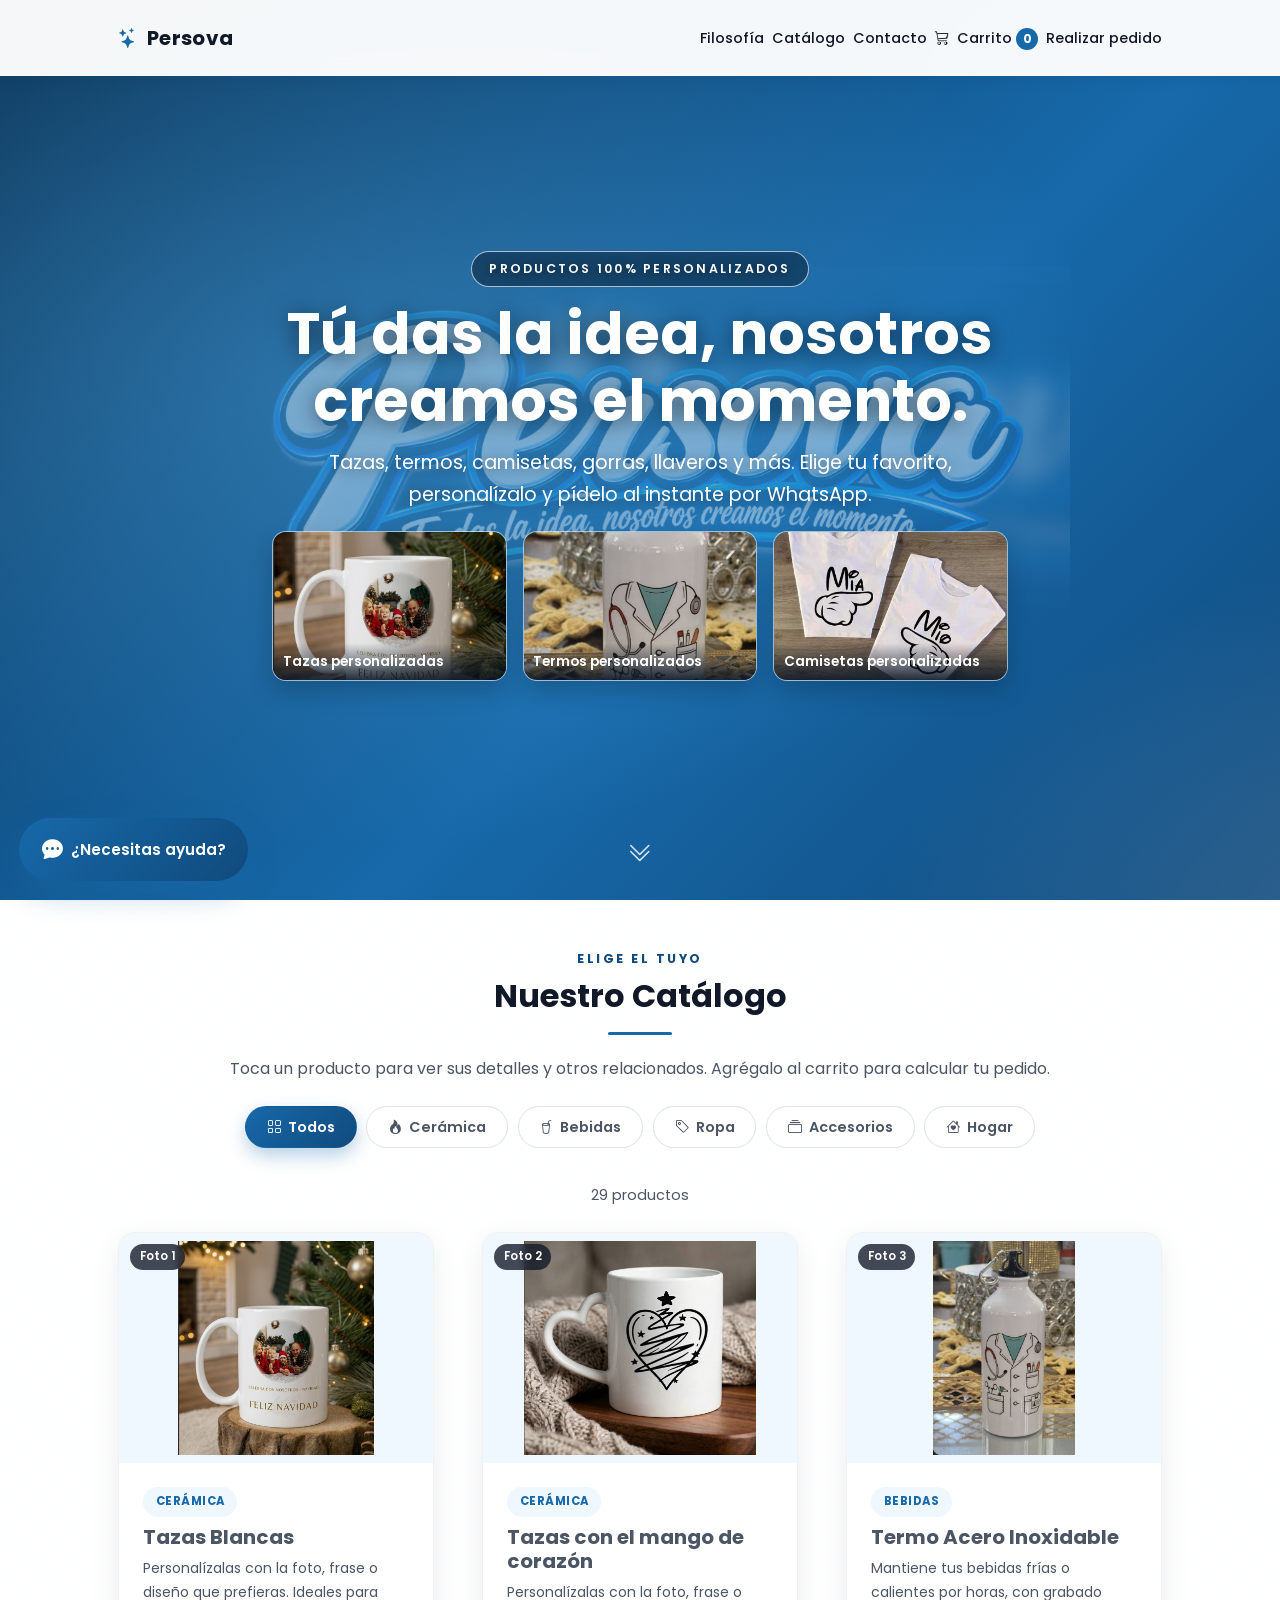
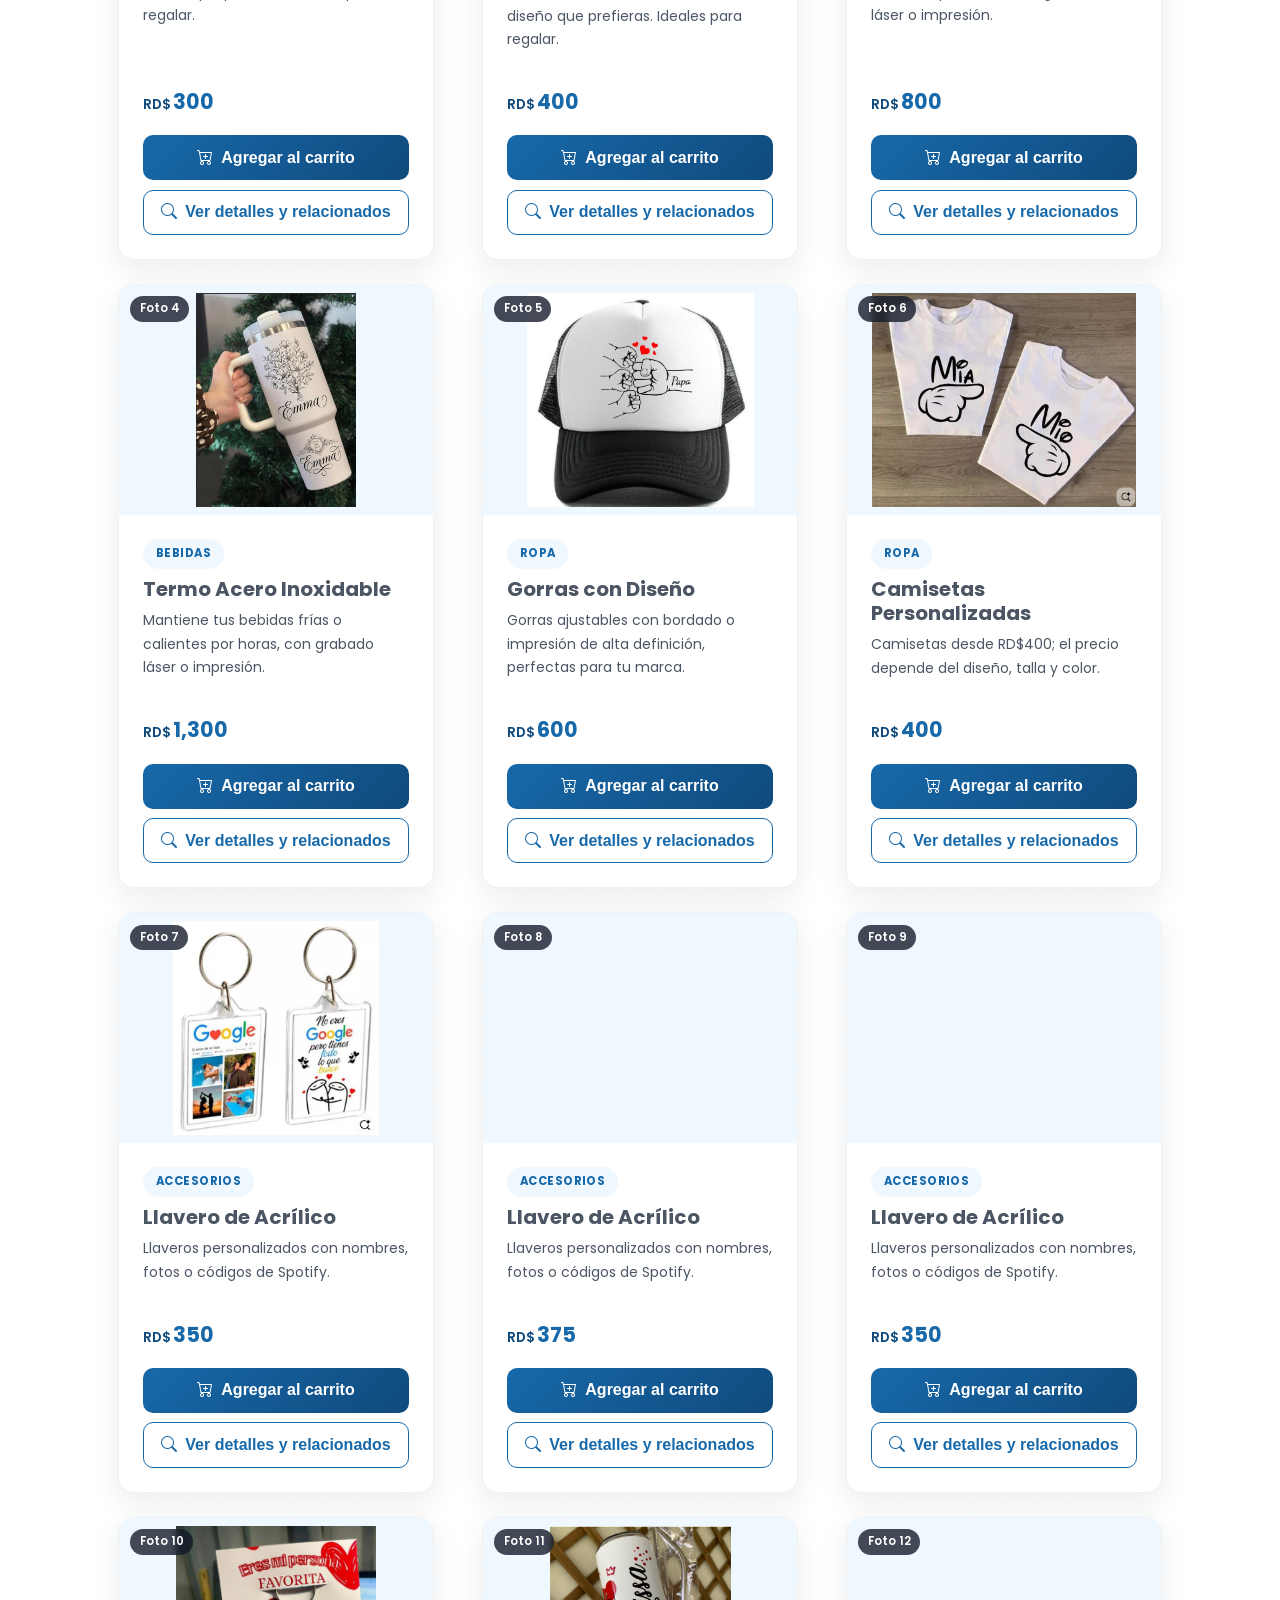
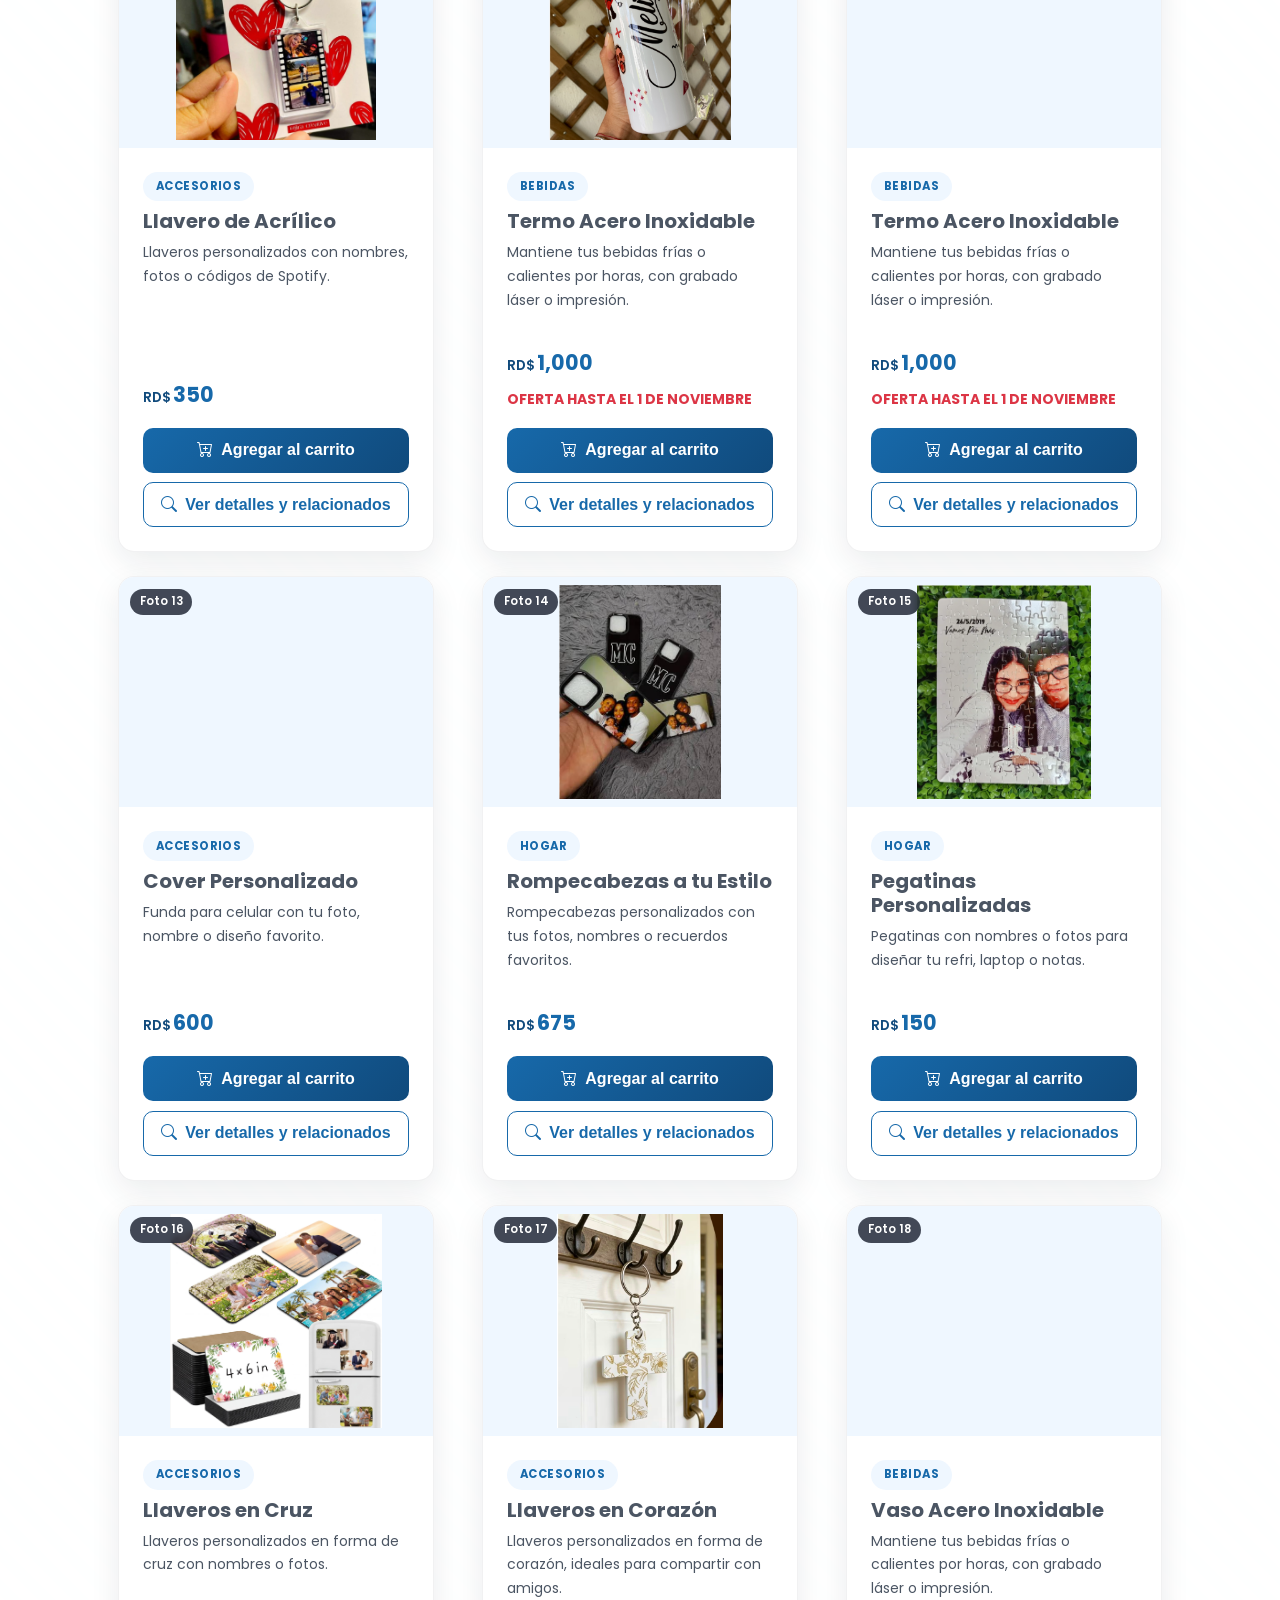
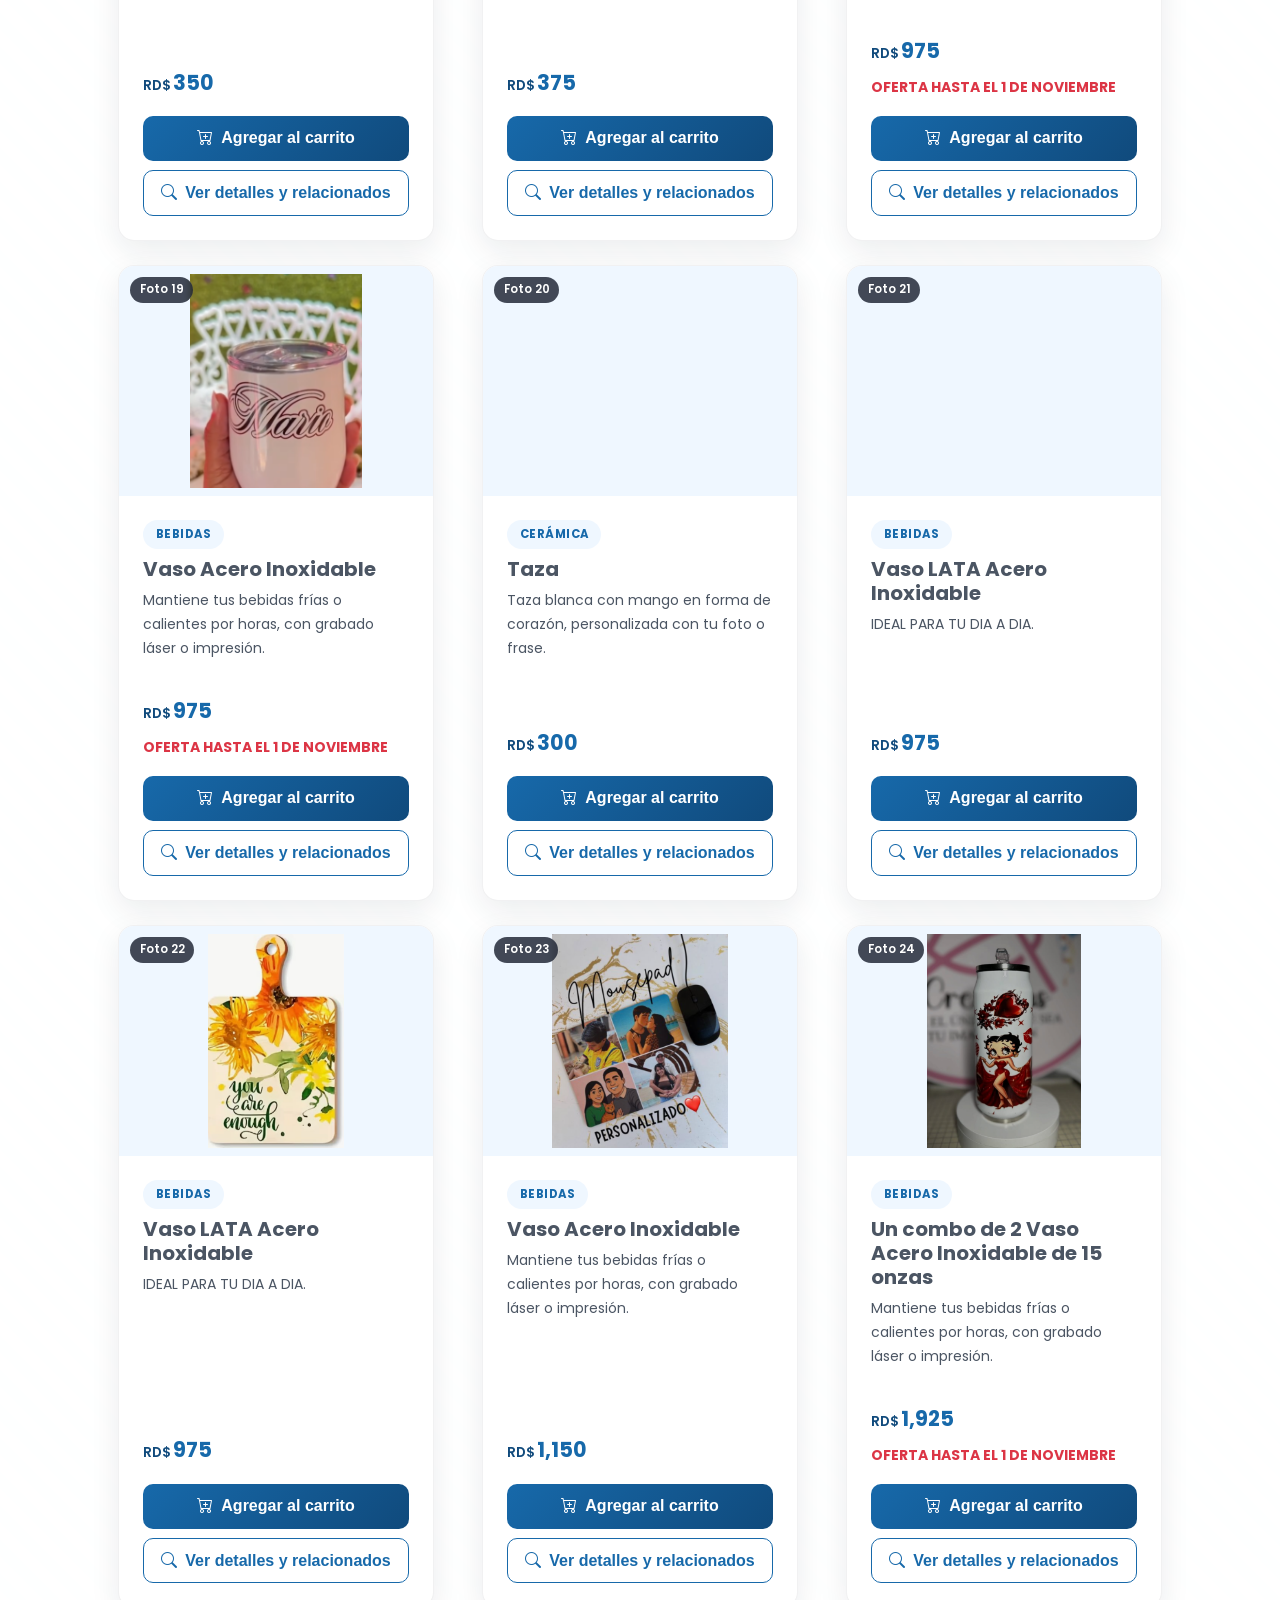
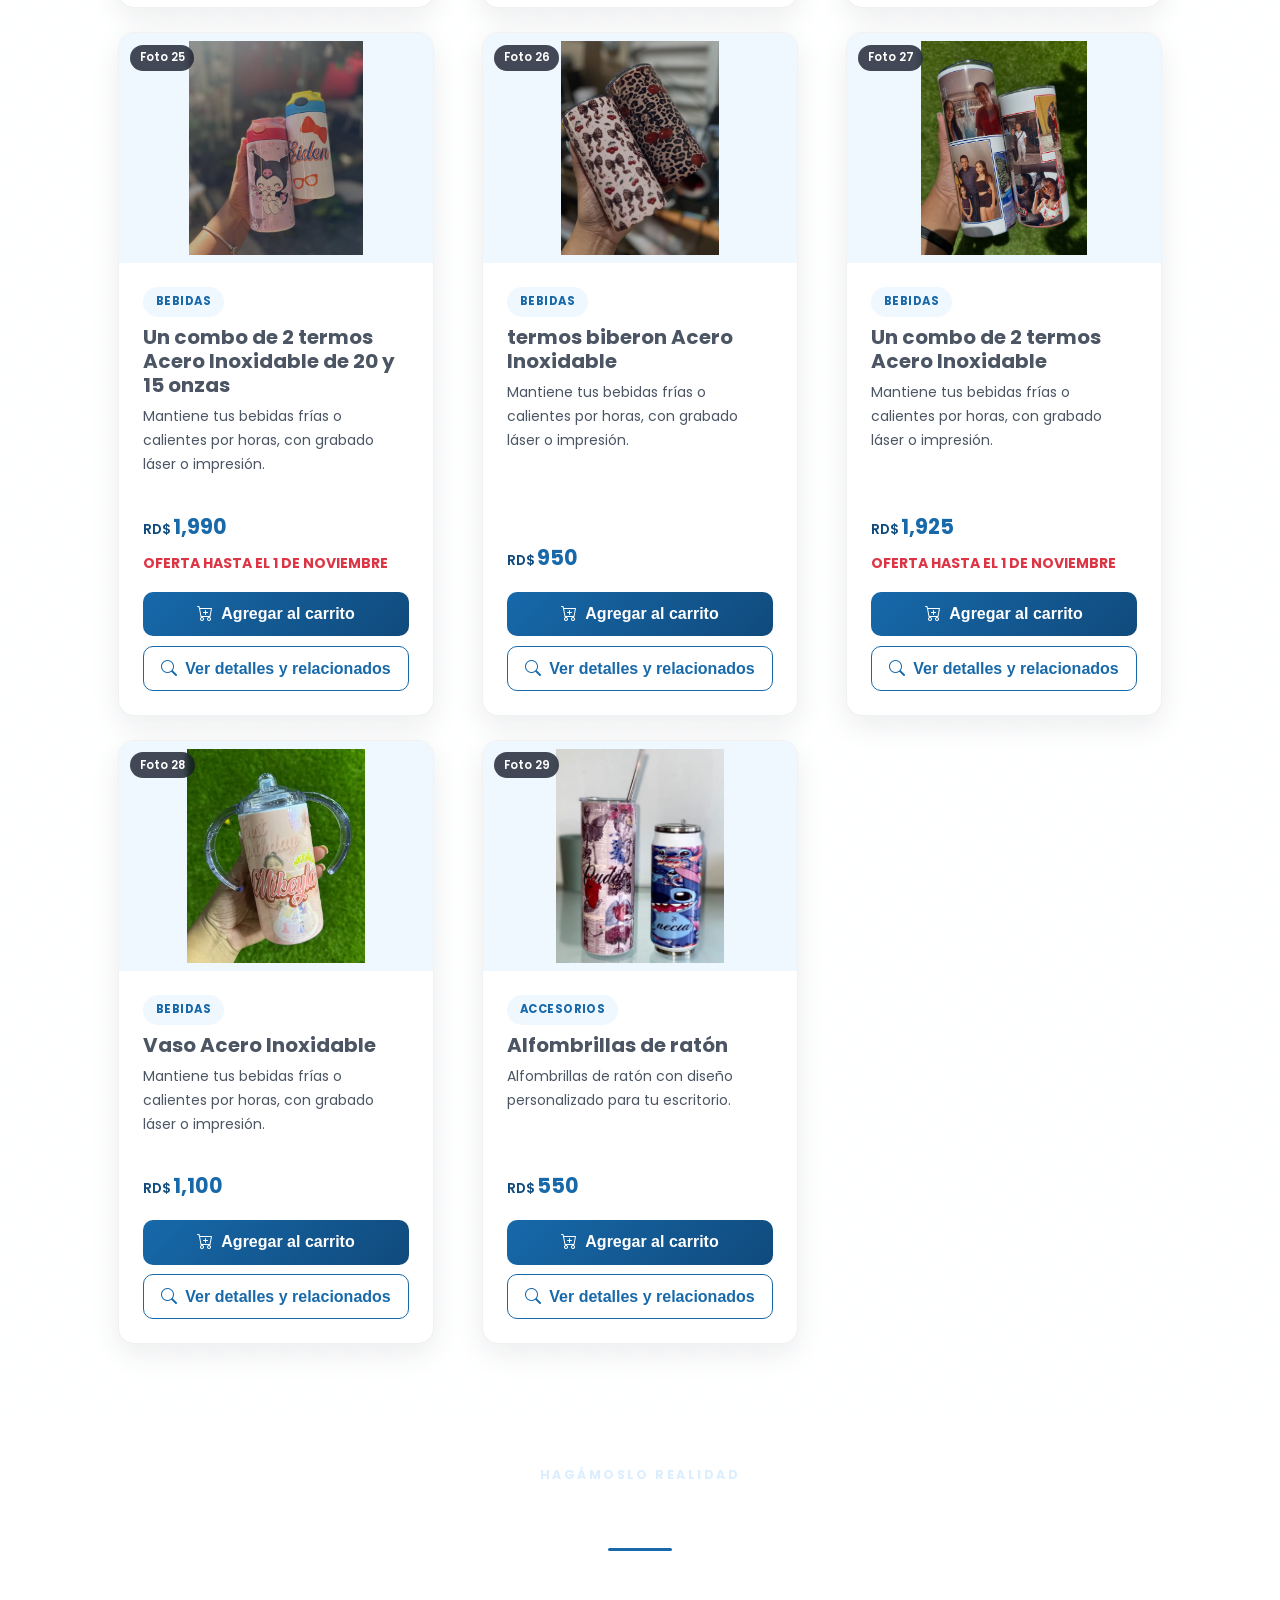
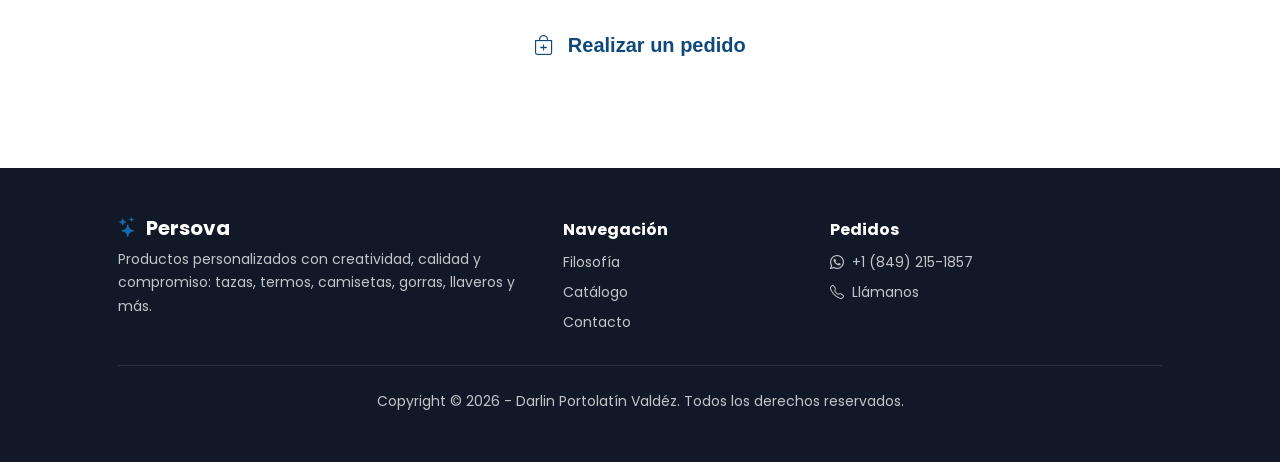
==== commit 4f8d88f6: "Agrega avisos de oferta al catálogo" ====
--- a/index.html
+++ b/index.html
@@ -415,8 +415,9 @@
                                 <span class="badge-category align-self-start mb-2">Bebidas</span>
                                 <h3 class="h5 fw-bold mb-2">Termo Acero Inoxidable</h3>
                                 <p class="small flex-grow-1">Mantiene tus bebidas frías o calientes por horas, con grabado láser o impresión.</p>
-                                <div class="d-flex align-items-center justify-content-between mt-3 mb-3">
+                                <div class="d-flex align-items-center flex-wrap gap-2 mt-3 mb-3">
                                     <span class="product-price"><span class="moneda">RD$</span>1,000</span>
+                                    <span class="text-danger fw-bold small">OFERTA HASTA EL 1 DE NOVIEMBRE</span>
                                 </div>
                                 <a href="https://wa.me/18492151857?text=Hola%20Darlin,%20quiero%20ordenar%20el%20Termo%20de%20la%20foto%2011%20(RD$1,000)." target="_blank" rel="noopener" class="btn btn-whatsapp">
                                     <i class="bi-whatsapp me-2"></i> Pedir por WhatsApp
@@ -436,8 +437,9 @@
                                 <span class="badge-category align-self-start mb-2">Bebidas</span>
                                 <h3 class="h5 fw-bold mb-2">Termo Acero Inoxidable</h3>
                                 <p class="small flex-grow-1">Mantiene tus bebidas frías o calientes por horas, con grabado láser o impresión.</p>
-                                <div class="d-flex align-items-center justify-content-between mt-3 mb-3">
+                                <div class="d-flex align-items-center flex-wrap gap-2 mt-3 mb-3">
                                     <span class="product-price"><span class="moneda">RD$</span>1,000</span>
+                                    <span class="text-danger fw-bold small">OFERTA HASTA EL 1 DE NOVIEMBRE</span>
                                 </div>
                                 <a href="https://wa.me/18492151857?text=Hola%20Darlin,%20quiero%20ordenar%20el%20Termo%20de%20la%20foto%2012%20(RD$1,000)." target="_blank" rel="noopener" class="btn btn-whatsapp">
                                     <i class="bi-whatsapp me-2"></i> Pedir por WhatsApp
@@ -564,8 +566,9 @@
                                 <span class="badge-category align-self-start mb-2">Bebidas</span>
                                 <h3 class="h5 fw-bold mb-2">Vaso Acero Inoxidable</h3>
                                 <p class="small flex-grow-1">Mantiene tus bebidas frías o calientes por horas, con grabado láser o impresión.</p>
-                                <div class="d-flex align-items-center justify-content-between mt-3 mb-3">
-                                    <span class="product-price"><span class="moneda">RD$</span>1,100</span>
+                                <div class="d-flex align-items-center flex-wrap gap-2 mt-3 mb-3">
+                                    <span class="product-price"><span class="moneda">RD$</span>975</span>
+                                    <span class="text-danger fw-bold small">OFERTA HASTA EL 1 DE NOVIEMBRE</span>
                                 </div>
                                 <a href="https://wa.me/18492151857?text=Hola%20Darlin,%20quiero%20ordenar%20el%20Vaso%20de%20la%20foto%2018%20(RD$1,100)." target="_blank" rel="noopener" class="btn btn-whatsapp">
                                     <i class="bi-whatsapp me-2"></i> Pedir por WhatsApp
@@ -585,8 +588,9 @@
                                 <span class="badge-category align-self-start mb-2">Bebidas</span>
                                 <h3 class="h5 fw-bold mb-2">Vaso Acero Inoxidable</h3>
                                 <p class="small flex-grow-1">Mantiene tus bebidas frías o calientes por horas, con grabado láser o impresión.</p>
-                                <div class="d-flex align-items-center justify-content-between mt-3 mb-3">
-                                    <span class="product-price"><span class="moneda">RD$</span>1,100</span>
+                                <div class="d-flex align-items-center flex-wrap gap-2 mt-3 mb-3">
+                                    <span class="product-price"><span class="moneda">RD$</span>975</span>
+                                    <span class="text-danger fw-bold small">OFERTA HASTA EL 1 DE NOVIEMBRE</span>
                                 </div>
                                 <a href="https://wa.me/18492151857?text=Hola%20Darlin,%20quiero%20ordenar%20el%20Vaso%20de%20la%20foto%2020%20(RD$650)." target="_blank" rel="noopener" class="btn btn-whatsapp">
                                     <i class="bi-whatsapp me-2"></i> Pedir por WhatsApp
@@ -627,10 +631,10 @@
                             </div>
                             <div class="card-body d-flex flex-column p-4">
                                 <span class="badge-category align-self-start mb-2">Bebidas</span>
-                                <h3 class="h5 fw-bold mb-2">Vaso Acero Inoxidable</h3>
+                                <h3 class="h5 fw-bold mb-2">Vaso LATA  Acero Inoxidable</h3>
                                 <p class="small flex-grow-1">IDEAL PARA TU DIA A DIA.</p>
                                 <div class="d-flex align-items-center justify-content-between mt-3 mb-3">
-                                    <span class="product-price"><span class="moneda">RD$</span>1,050</span>
+                                    <span class="product-price"><span class="moneda">RD$</span>975</span>
                                 </div>
                                 <a href="https://wa.me/18492151857?text=Hola%20Darlin,%20quiero%20ordenar%20el%20Vaso%20de%20la%20foto%2021%20(RD$1,050     )." target="_blank" rel="noopener" class="btn btn-whatsapp">
                                     <i class="bi-whatsapp me-2"></i> Pedir por WhatsApp
@@ -647,12 +651,12 @@
                             </div>
                             <div class="card-body d-flex flex-column p-4">
                                 <span class="badge-category align-self-start mb-2">Bebidas</span>
-                                <h3 class="h5 fw-bold mb-2">Vaso Acero Inoxidable</h3>
+                                <h3 class="h5 fw-bold mb-2">Vaso LATA  Acero Inoxidable</h3>
                                 <p class="small flex-grow-1">IDEAL PARA TU DIA A DIA.</p>
                                 <div class="d-flex align-items-center justify-content-between mt-3 mb-3">
-                                    <span class="product-price"><span class="moneda">RD$</span>1,050</span>
-                                </div>
-                                <a href="https://wa.me/18492151857?text=Hola%20Darlin,%20quiero%20ordenar%20el%20Vaso%20de%20la%20foto%2022%20(RD$1,050     )." target="_blank" rel="noopener" class="btn btn-whatsapp">
+                                    <span class="product-price"><span class="moneda">RD$</span>975</span>
+                                </div>
+                                <a href="https://wa.me/18492151857?text=Hola%20Darlin,%20quiero%20ordenar%20el%20Vaso%20de%20la%20foto%2022%20(RD$975     )." target="_blank" rel="noopener" class="btn btn-whatsapp">
                                     <i class="bi-whatsapp me-2"></i> Pedir por WhatsApp
                                 </a>
                             </div>
@@ -689,8 +693,9 @@
                                 <span class="badge-category align-self-start mb-2">Bebidas</span>
                                 <h3 class="h5 fw-bold mb-2">Un combo de 2  Vaso Acero Inoxidable de 15 onzas </h3>
                                 <p class="small flex-grow-1">Mantiene tus bebidas frías o calientes por horas, con grabado láser o impresión.</p>
-                                <div class="d-flex align-items-center justify-content-between mt-3 mb-3">
+                                <div class="d-flex align-items-center flex-wrap gap-2 mt-3 mb-3">
                                     <span class="product-price"><span class="moneda">RD$</span>1,925</span>
+                                    <span class="text-danger fw-bold small">OFERTA HASTA EL 1 DE NOVIEMBRE</span>
                                 </div>
                                 <a href="https://wa.me/18492151857?text=Hola%20Darlin,%20quiero%20ordenar%20el%20Vaso%20de%20la%20foto%2024%20(RD$1,925)." target="_blank" rel="noopener" class="btn btn-whatsapp">
                                     <i class="bi-whatsapp me-2"></i> Pedir por WhatsApp
@@ -709,8 +714,9 @@
                                 <span class="badge-category align-self-start mb-2">Bebidas</span>
                                 <h3 class="h5 fw-bold mb-2">Un combo de 2 termos Acero Inoxidable de 20 y 15 onzas</h3>
                                 <p class="small flex-grow-1">Mantiene tus bebidas frías o calientes por horas, con grabado láser o impresión.</p>
-                                <div class="d-flex align-items-center justify-content-between mt-3 mb-3">
+                                <div class="d-flex align-items-center flex-wrap gap-2 mt-3 mb-3">
                                     <span class="product-price"><span class="moneda">RD$</span>1,990</span>
+                                    <span class="text-danger fw-bold small">OFERTA HASTA EL 1 DE NOVIEMBRE</span>
                                 </div>
                                 <a href="https://wa.me/18492151857?text=Hola%20Darlin,%20quiero%20ordenar%20el%20Vaso%20de%20la%20foto%2025%20(RD$1,990)." target="_blank" rel="noopener" class="btn btn-whatsapp">
                                     <i class="bi-whatsapp me-2"></i> Pedir por WhatsApp
@@ -749,8 +755,9 @@
                                 <span class="badge-category align-self-start mb-2">Bebidas</span>
                                 <h3 class="h5 fw-bold mb-2">Un combo de 2 termos Acero Inoxidable</h3>
                                 <p class="small flex-grow-1">Mantiene tus bebidas frías o calientes por horas, con grabado láser o impresión.</p>
-                                <div class="d-flex align-items-center justify-content-between mt-3 mb-3">
+                                <div class="d-flex align-items-center flex-wrap gap-2 mt-3 mb-3">
                                     <span class="product-price"><span class="moneda">RD$</span>1,925</span>
+                                    <span class="text-danger fw-bold small">OFERTA HASTA EL 1 DE NOVIEMBRE</span>
                                 </div>
                                 <a href="https://wa.me/18492151857?text=Hola%20Darlin,%20quiero%20ordenar%20el%20Vaso%20de%20la%20foto%2029%20(RD$1,925)." target="_blank" rel="noopener" class="btn btn-whatsapp">
                                     <i class="bi-whatsapp me-2"></i> Pedir por WhatsApp
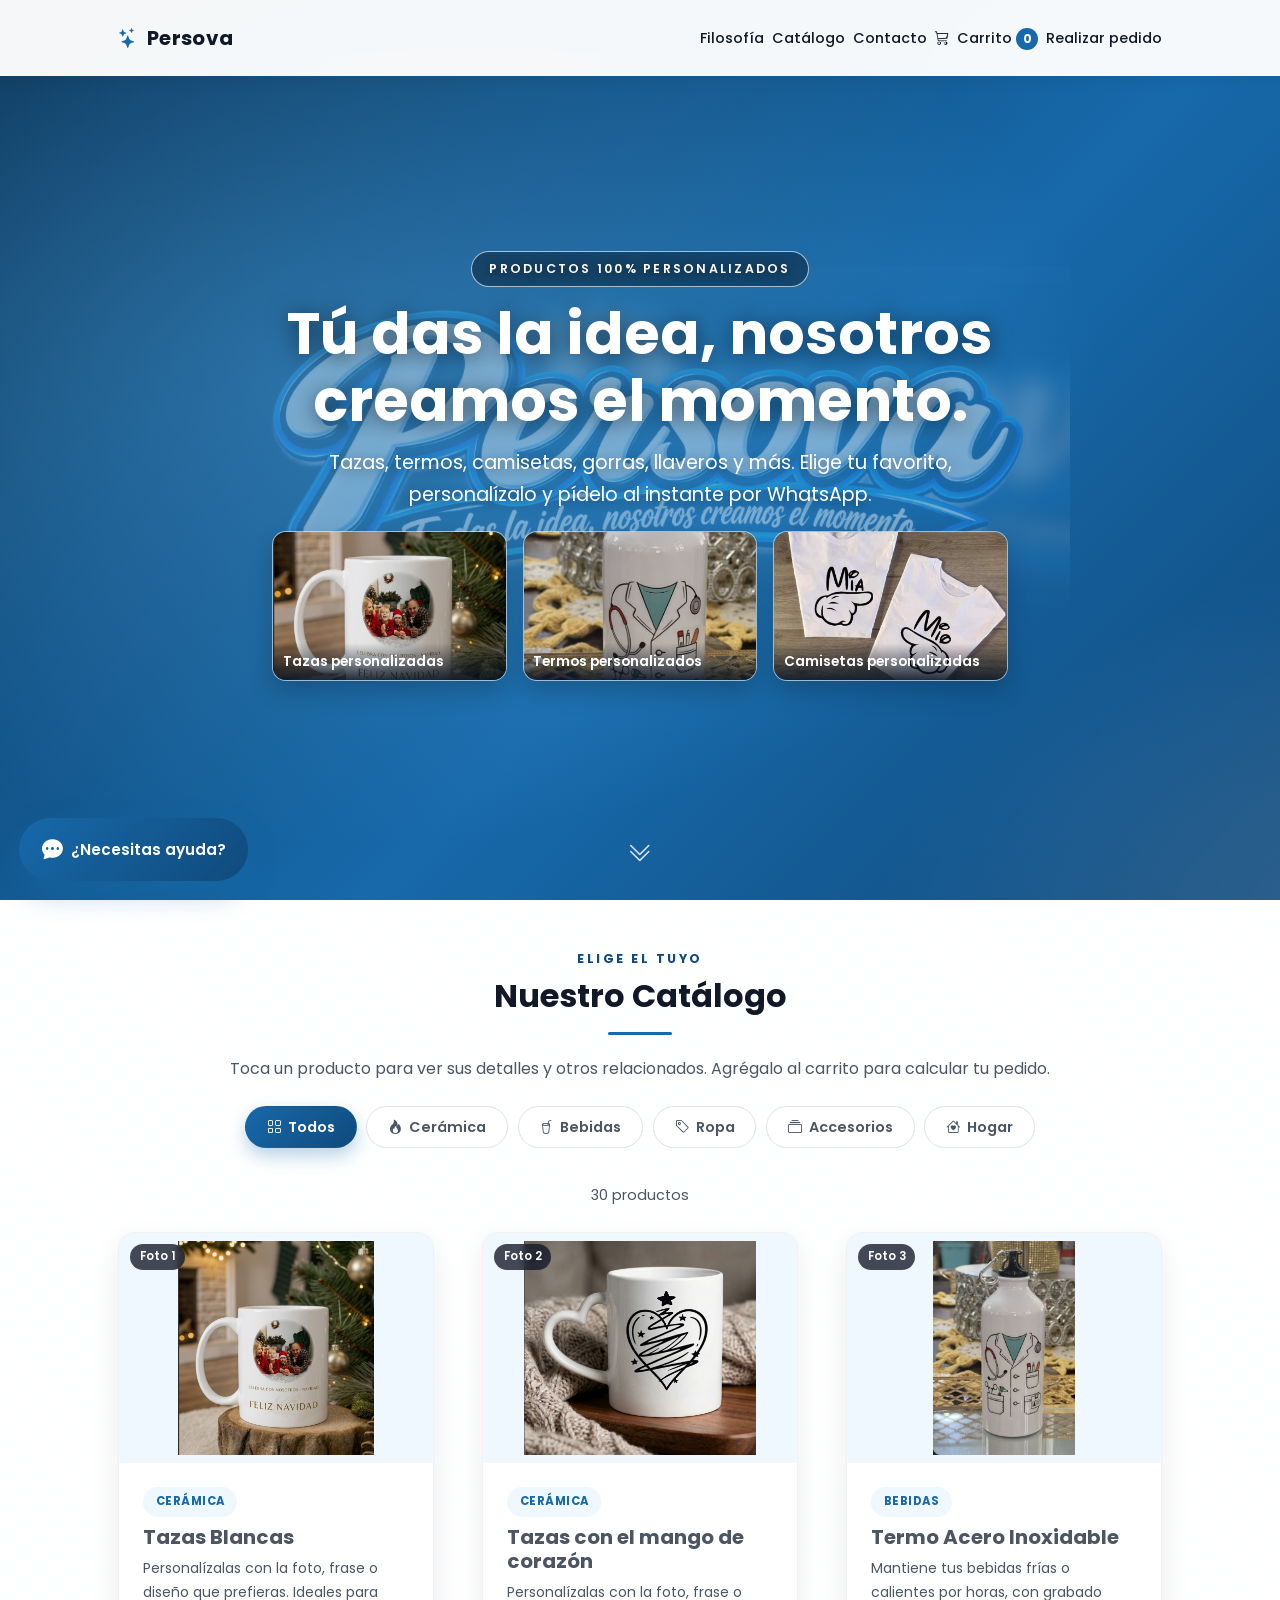
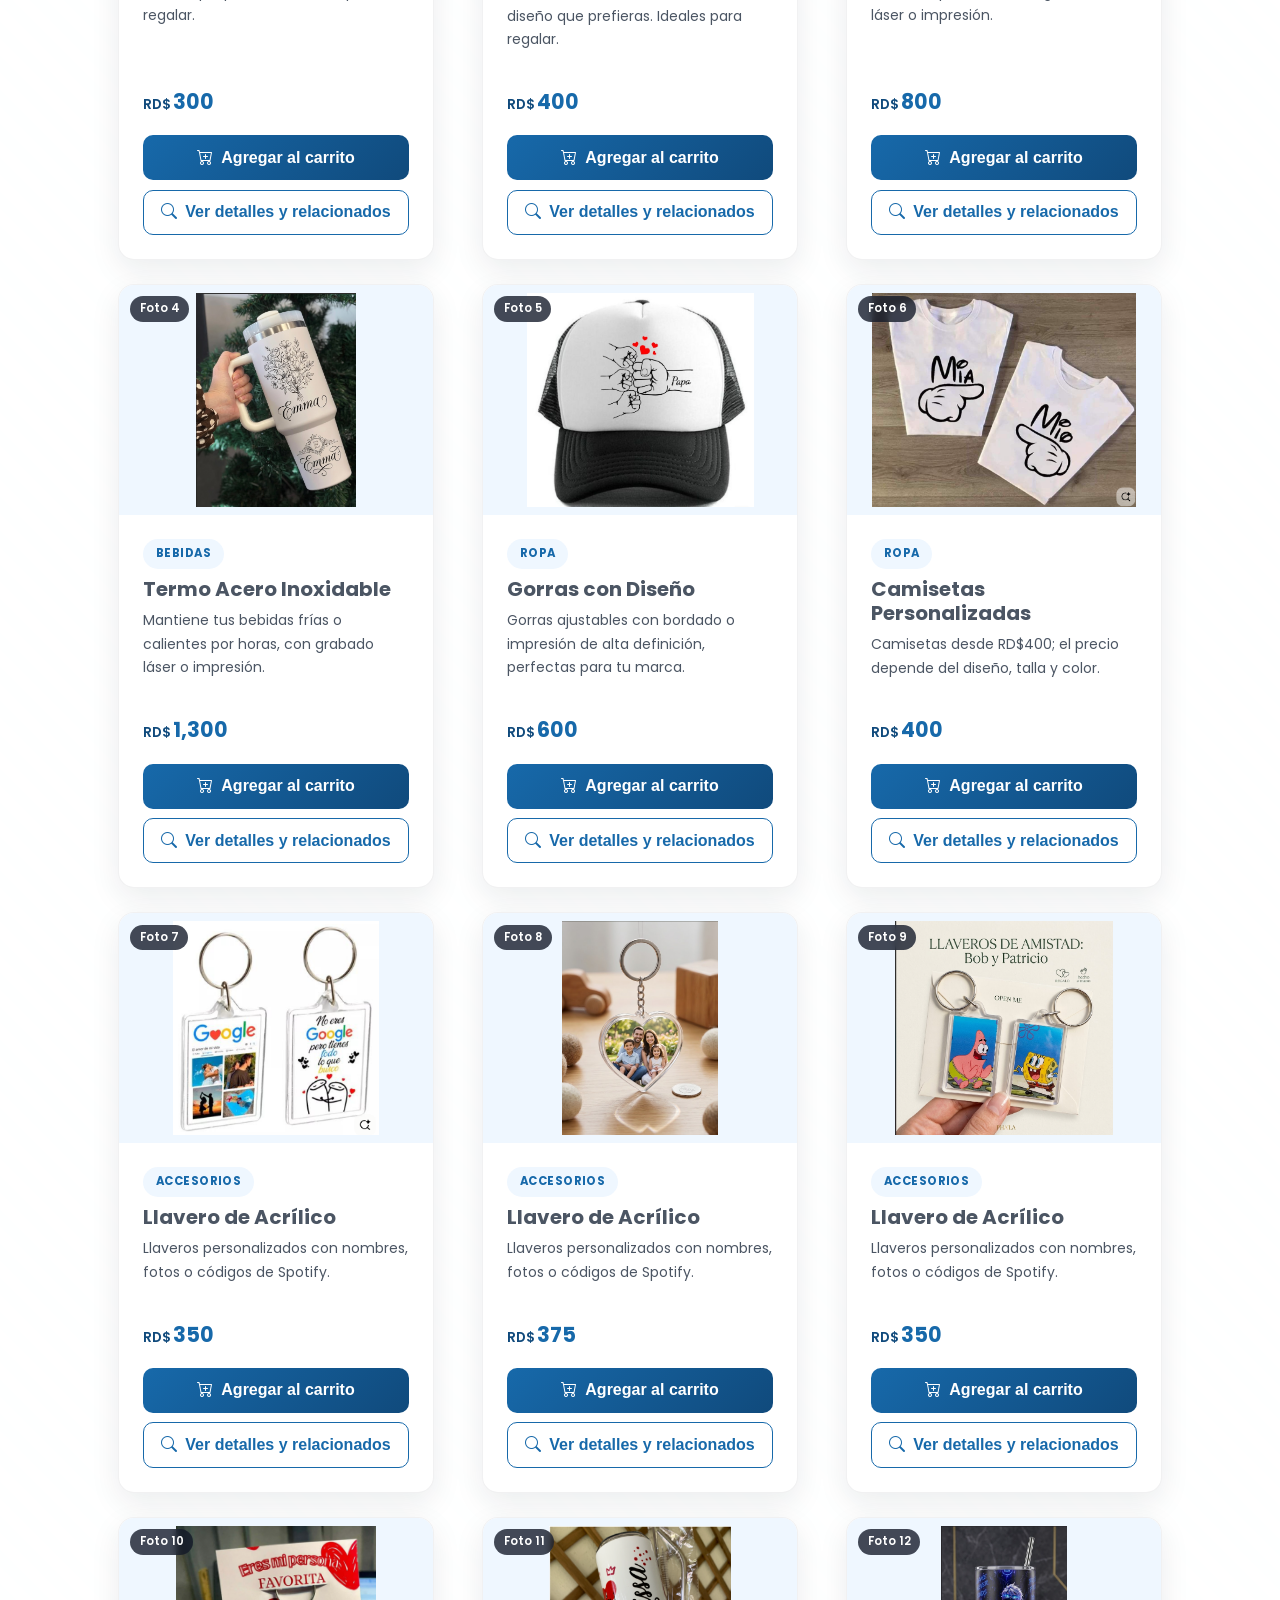
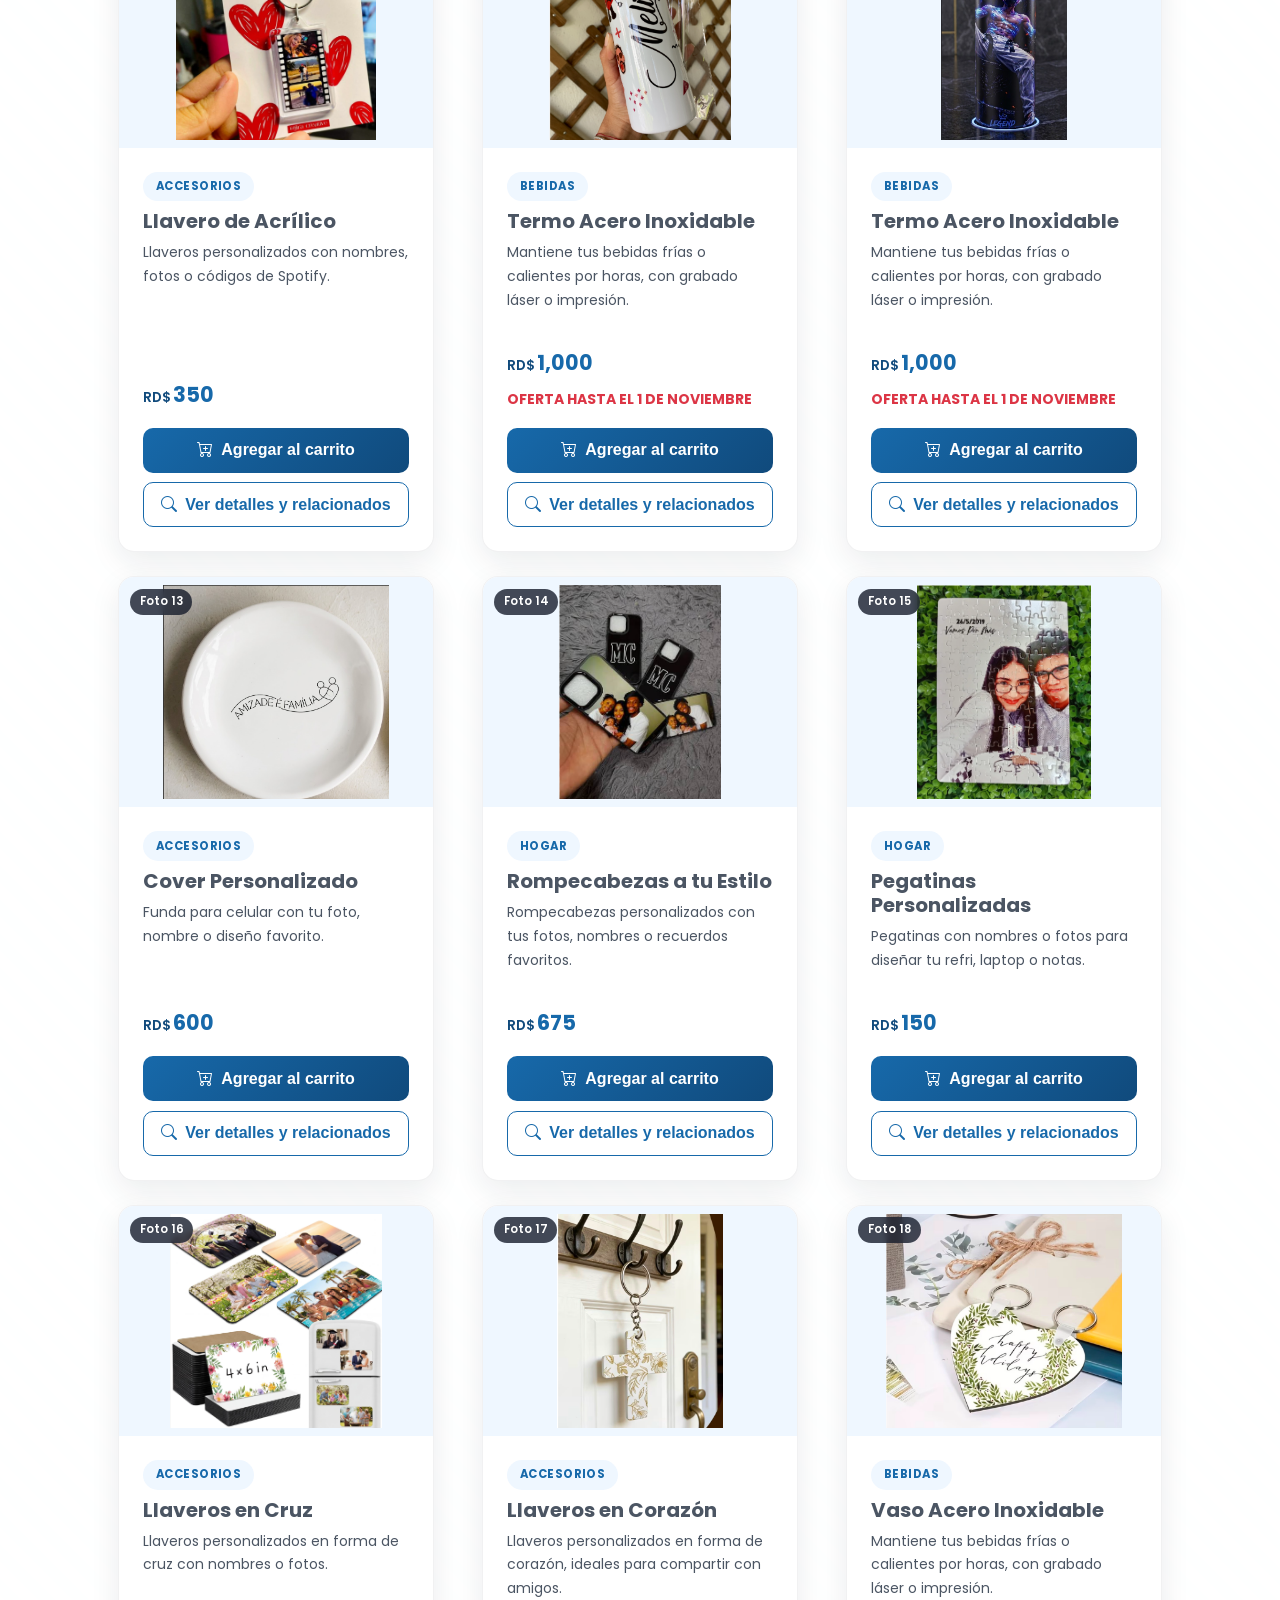
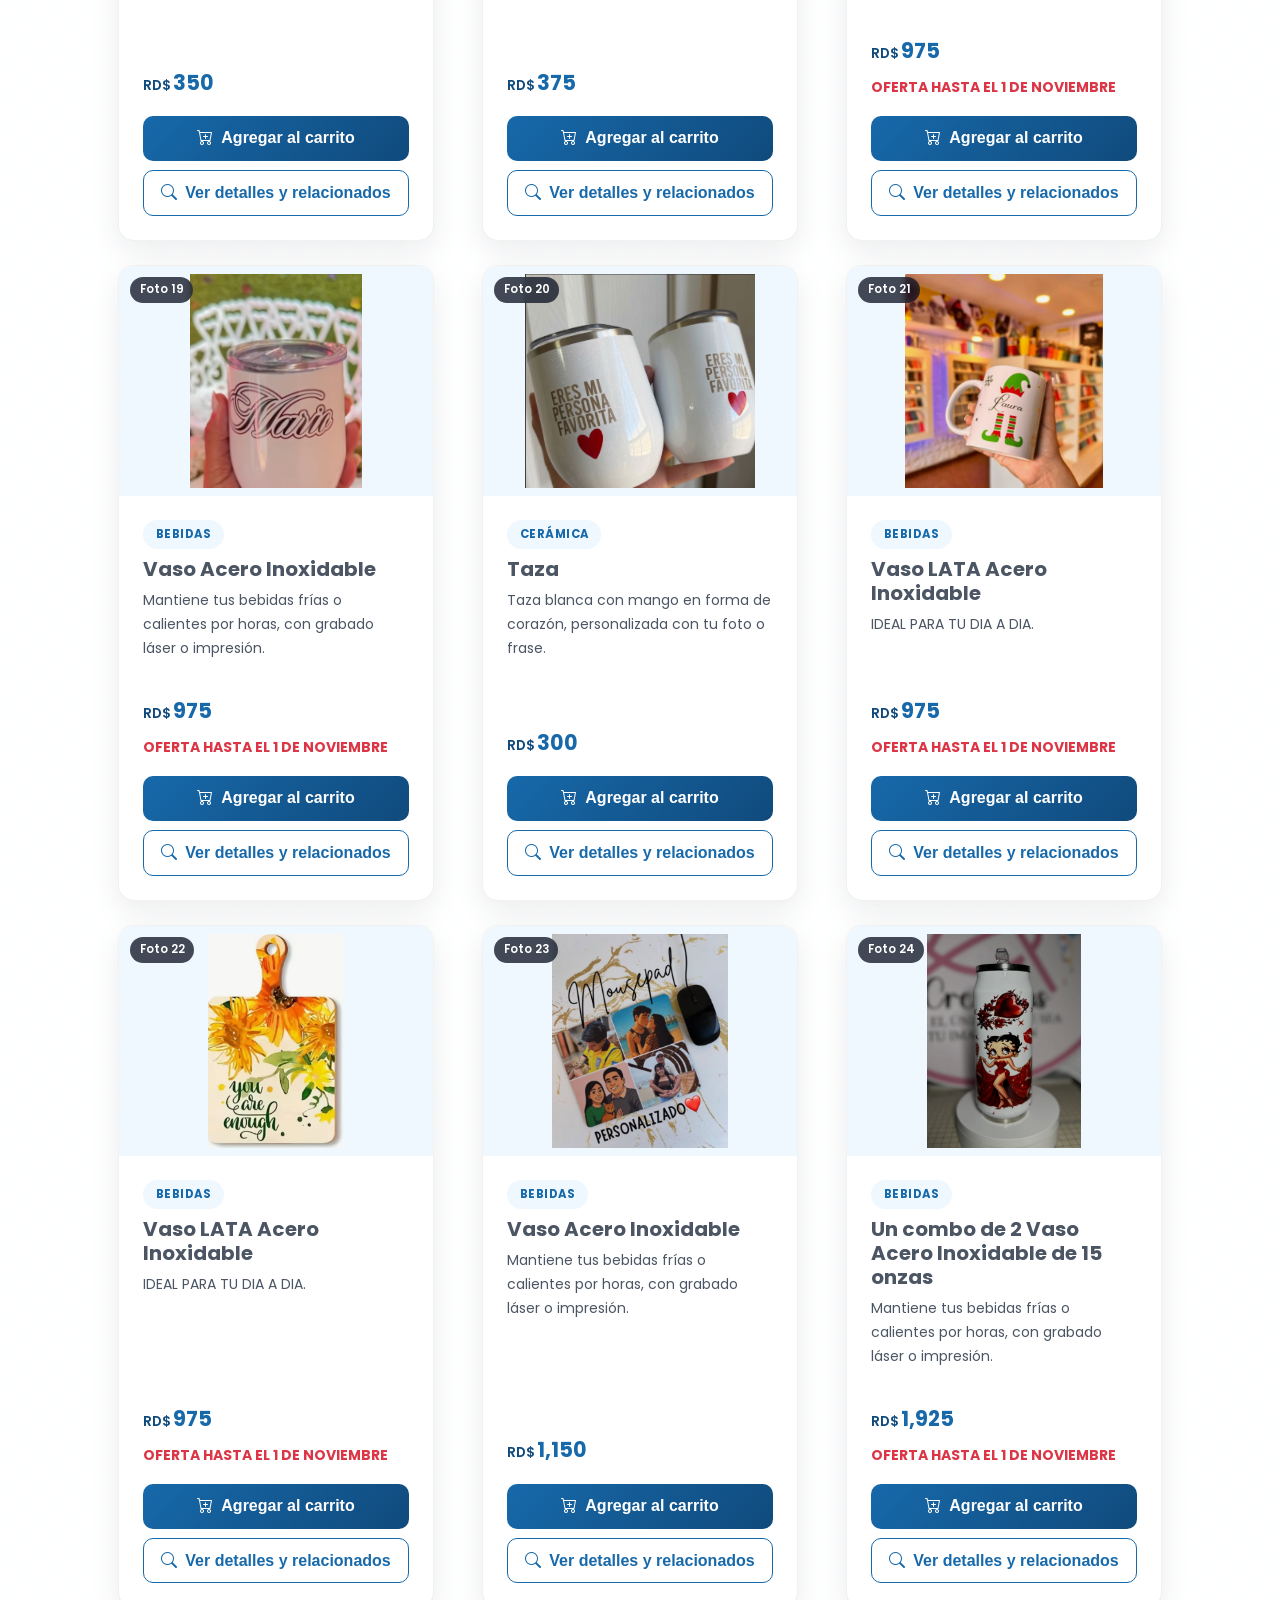
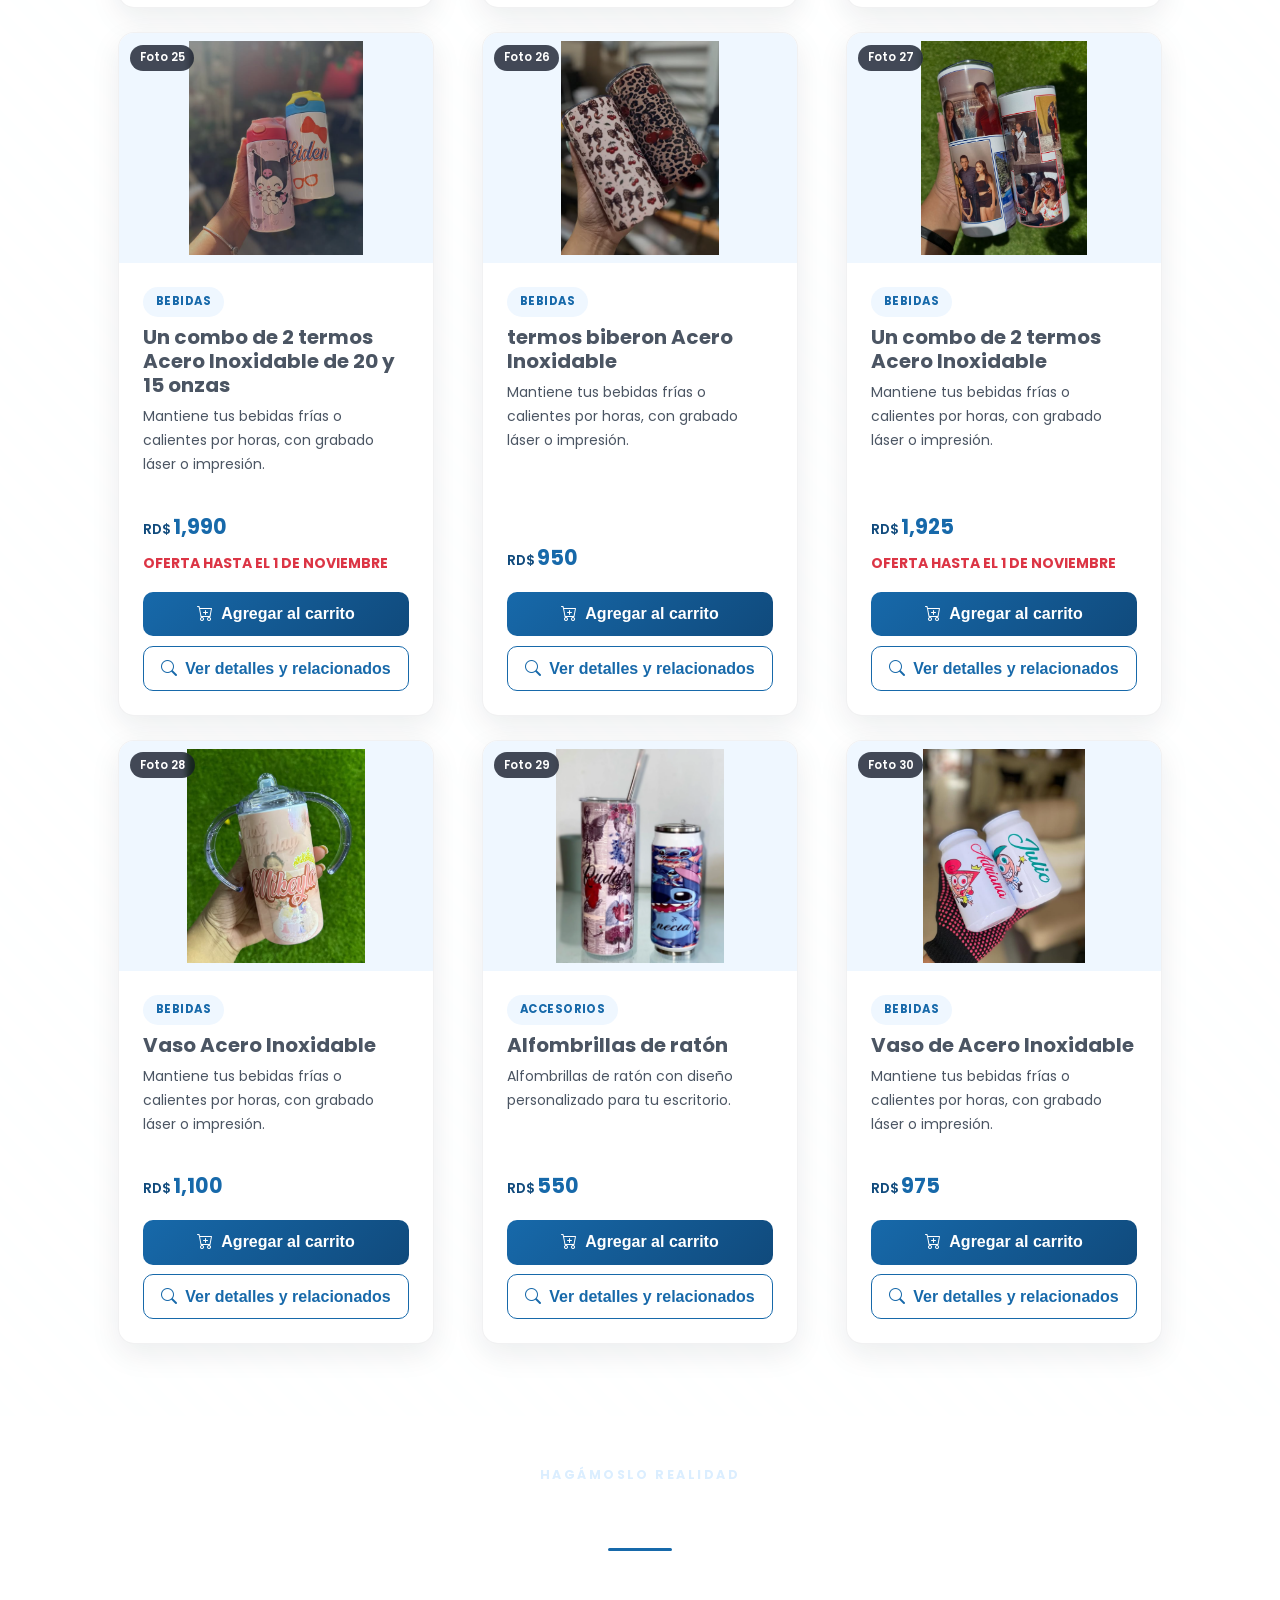
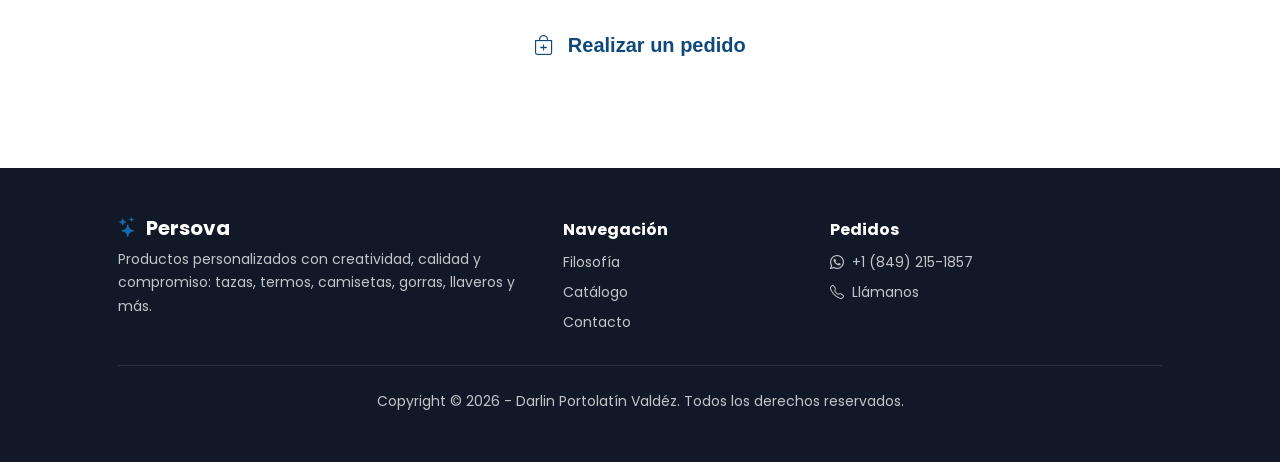
==== commit aca5f86f: "Agrega ofertas a los productos 21 y 22" ====
--- a/index.html
+++ b/index.html
@@ -633,8 +633,9 @@
                                 <span class="badge-category align-self-start mb-2">Bebidas</span>
                                 <h3 class="h5 fw-bold mb-2">Vaso LATA  Acero Inoxidable</h3>
                                 <p class="small flex-grow-1">IDEAL PARA TU DIA A DIA.</p>
-                                <div class="d-flex align-items-center justify-content-between mt-3 mb-3">
+                                <div class="d-flex align-items-center flex-wrap gap-2 mt-3 mb-3">
                                     <span class="product-price"><span class="moneda">RD$</span>975</span>
+                                    <span class="text-danger fw-bold small">OFERTA HASTA EL 1 DE NOVIEMBRE</span>
                                 </div>
                                 <a href="https://wa.me/18492151857?text=Hola%20Darlin,%20quiero%20ordenar%20el%20Vaso%20de%20la%20foto%2021%20(RD$1,050     )." target="_blank" rel="noopener" class="btn btn-whatsapp">
                                     <i class="bi-whatsapp me-2"></i> Pedir por WhatsApp
@@ -653,8 +654,9 @@
                                 <span class="badge-category align-self-start mb-2">Bebidas</span>
                                 <h3 class="h5 fw-bold mb-2">Vaso LATA  Acero Inoxidable</h3>
                                 <p class="small flex-grow-1">IDEAL PARA TU DIA A DIA.</p>
-                                <div class="d-flex align-items-center justify-content-between mt-3 mb-3">
+                                <div class="d-flex align-items-center flex-wrap gap-2 mt-3 mb-3">
                                     <span class="product-price"><span class="moneda">RD$</span>975</span>
+                                    <span class="text-danger fw-bold small">OFERTA HASTA EL 1 DE NOVIEMBRE</span>
                                 </div>
                                 <a href="https://wa.me/18492151857?text=Hola%20Darlin,%20quiero%20ordenar%20el%20Vaso%20de%20la%20foto%2022%20(RD$975     )." target="_blank" rel="noopener" class="btn btn-whatsapp">
                                     <i class="bi-whatsapp me-2"></i> Pedir por WhatsApp
@@ -806,6 +808,32 @@
                             </div>
                         </div>
                     </div>
+
+
+                   <!-- Producto 30 -->
+                    <div class="col-lg-4 col-md-6 mb-4 producto" data-categoria="bebidas">
+                        <div class="card product-card h-100">
+                            <div class="product-img-wrap">
+                                <img class="product-img" src="assets/img/portfolio/fullsize/30.png" alt="Vaso de acero inoxidable personalizado" loading="lazy" decoding="async" />
+                                <span class="product-num">Foto 30</span>
+                            </div>
+                            <div class="card-body d-flex flex-column p-4">
+                                <span class="badge-category align-self-start mb-2">Bebidas</span>
+                                <h3 class="h5 fw-bold mb-2">Vaso de Acero Inoxidable</h3>
+                                <p class="small flex-grow-1">Mantiene tus bebidas frías o calientes por horas, con grabado láser o impresión.</p>
+                                <div class="d-flex align-items-center justify-content-between mt-3 mb-3">
+                                    <span class="product-price"><span class="moneda">RD$</span>975</span>
+                                </div>
+                                <a href="https://wa.me/18492151857?text=Hola%20Darlin,%20quiero%20ordenar%20el%20Vaso%20de%20la%20foto%2030%20(RD$975     )." target="_blank" rel="noopener" class="btn btn-whatsapp">
+                                    <i class="bi-whatsapp me-2"></i> Pedir por WhatsApp
+                                </a>
+                            </div>
+                        </div>
+                    </div>
+
+
+
+
                 </div>
 
                 <p class="vacio-msg" id="msg-vacio"><i class="bi-emoji-frown d-block display-5 mb-3"></i>No hay productos en esta categoría todavía.</p>
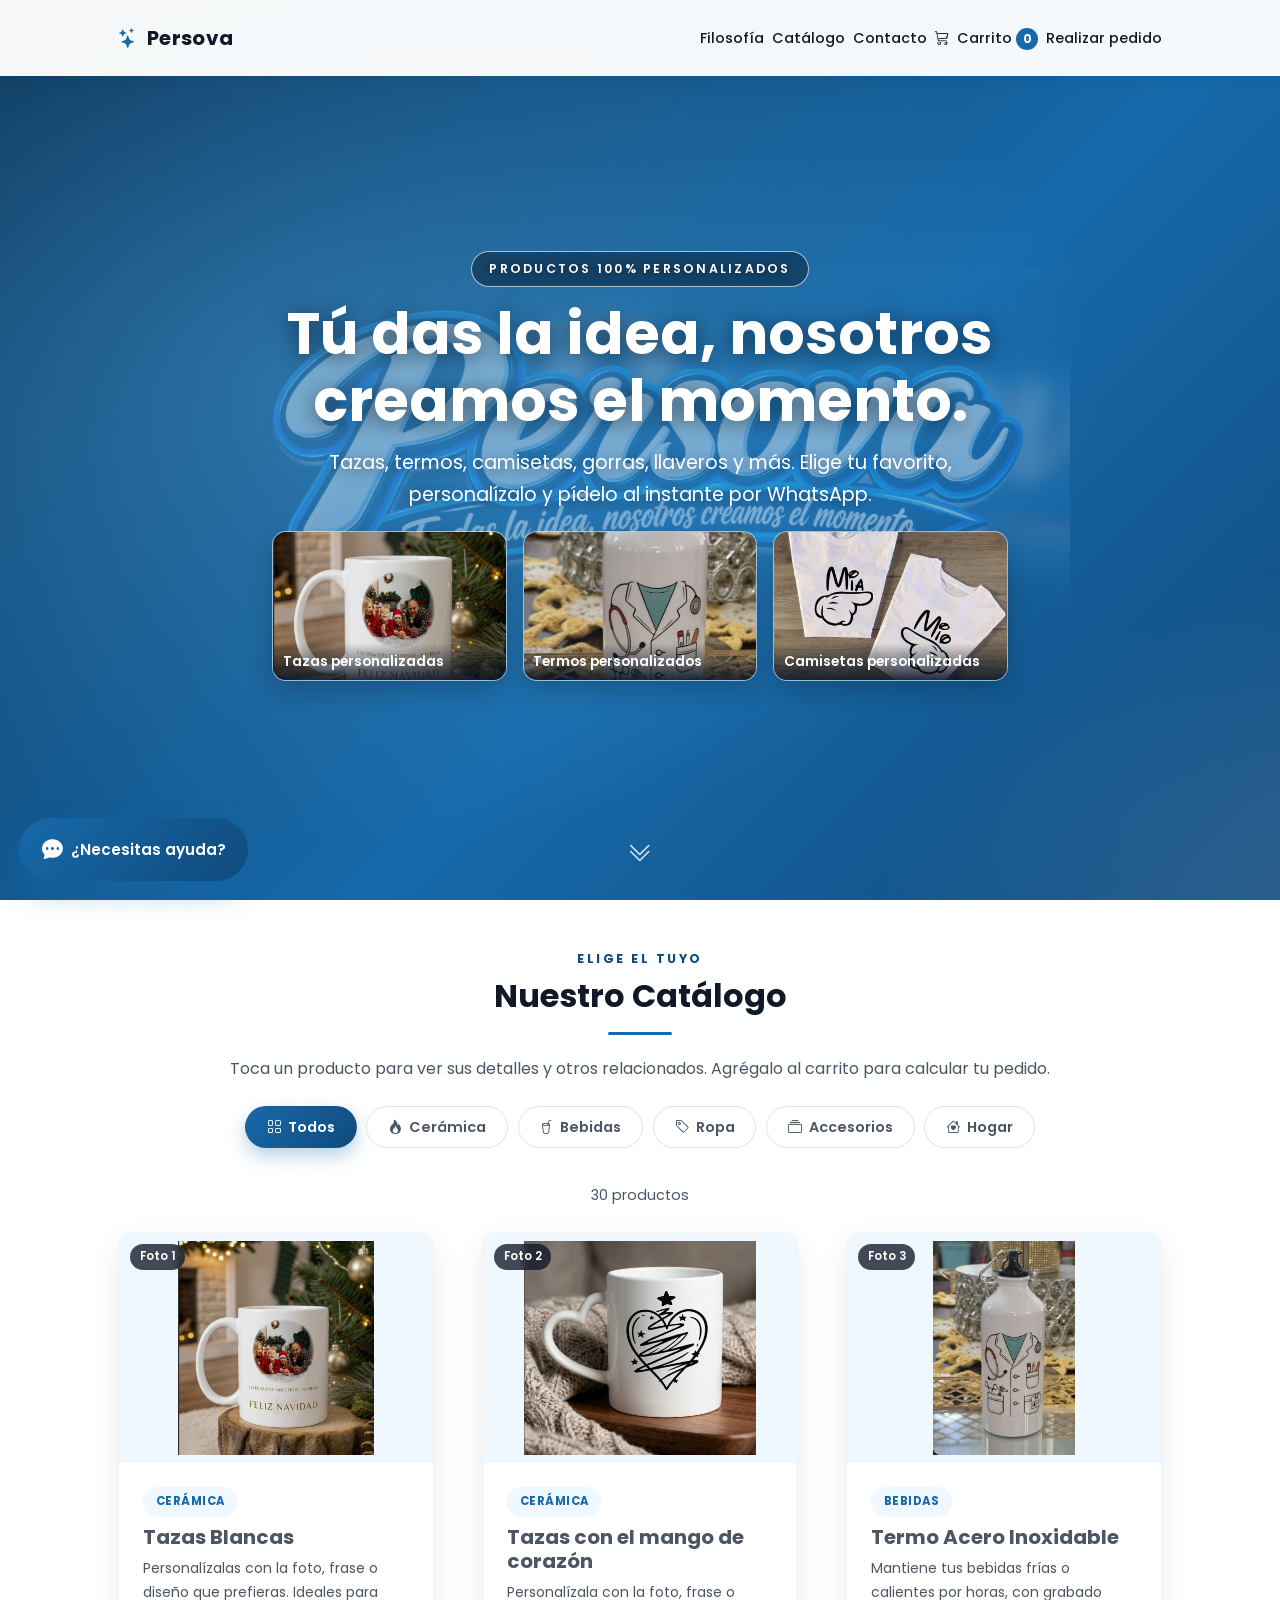
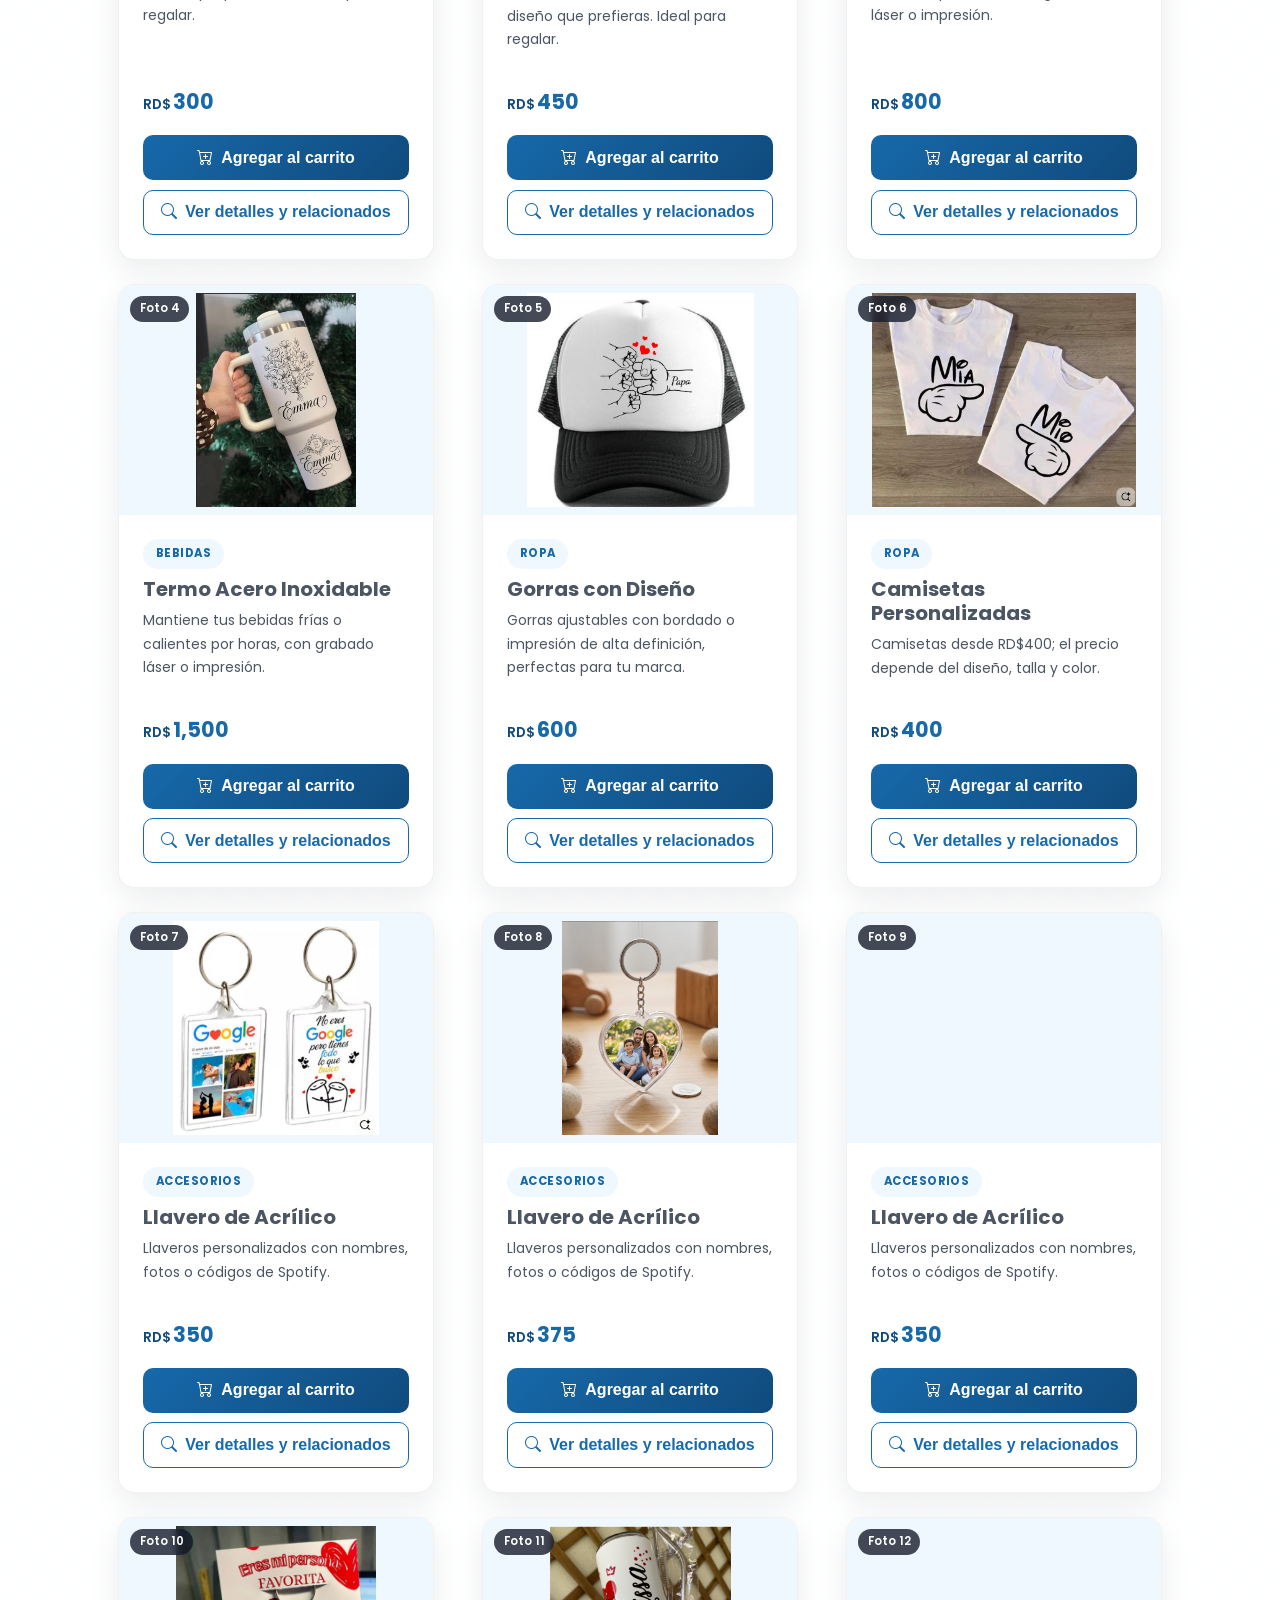
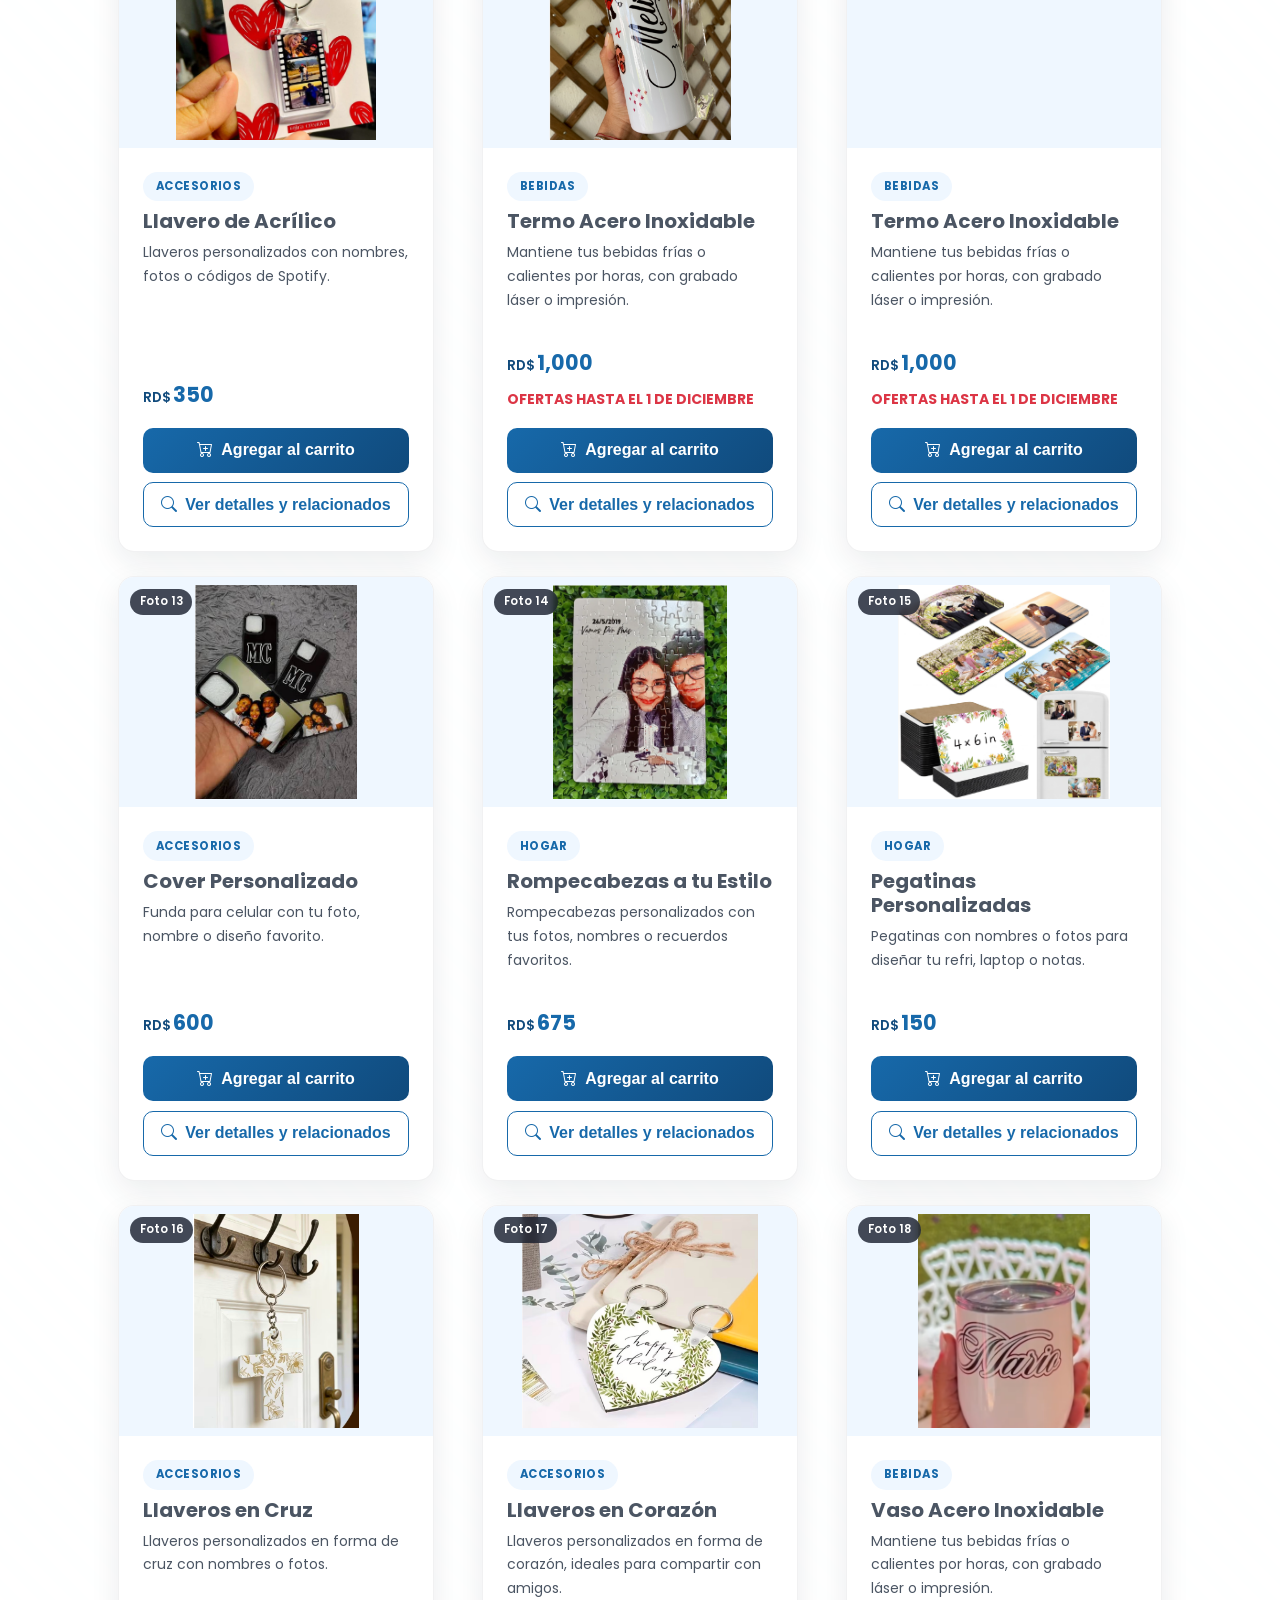
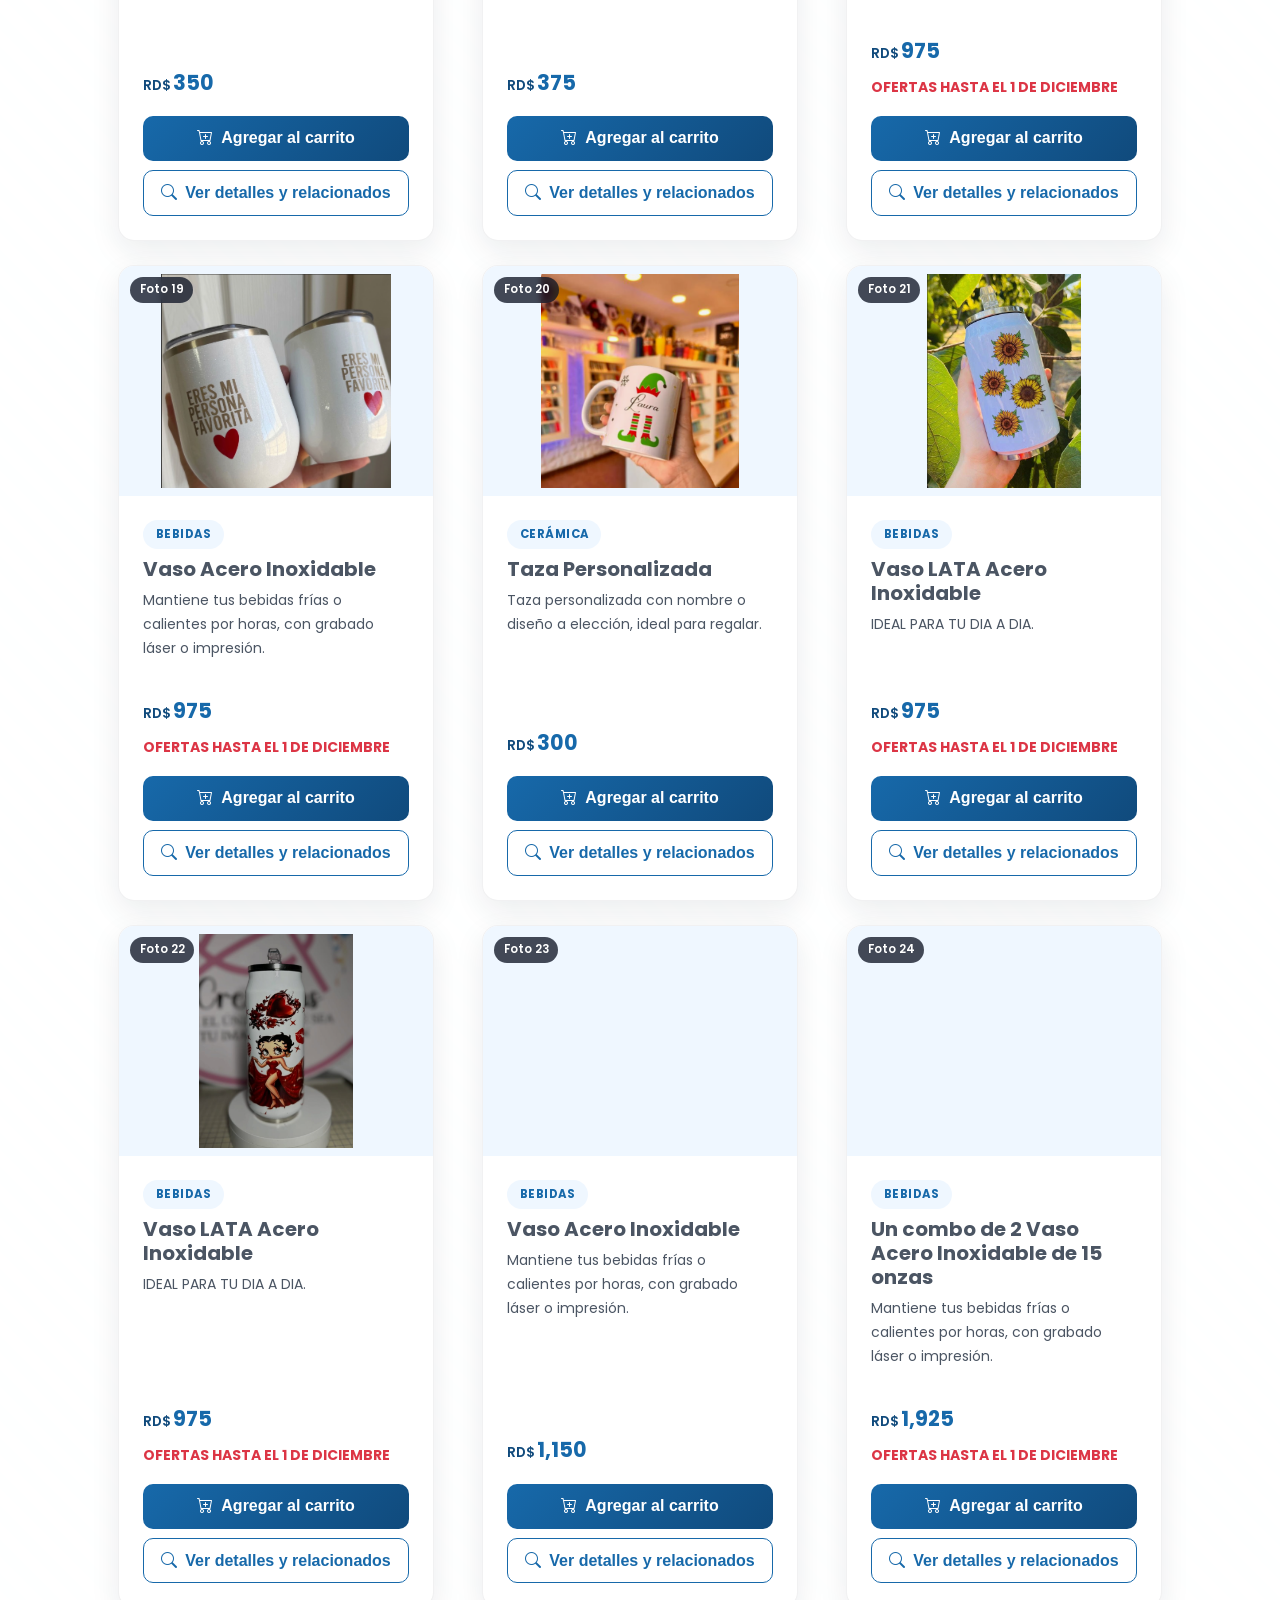
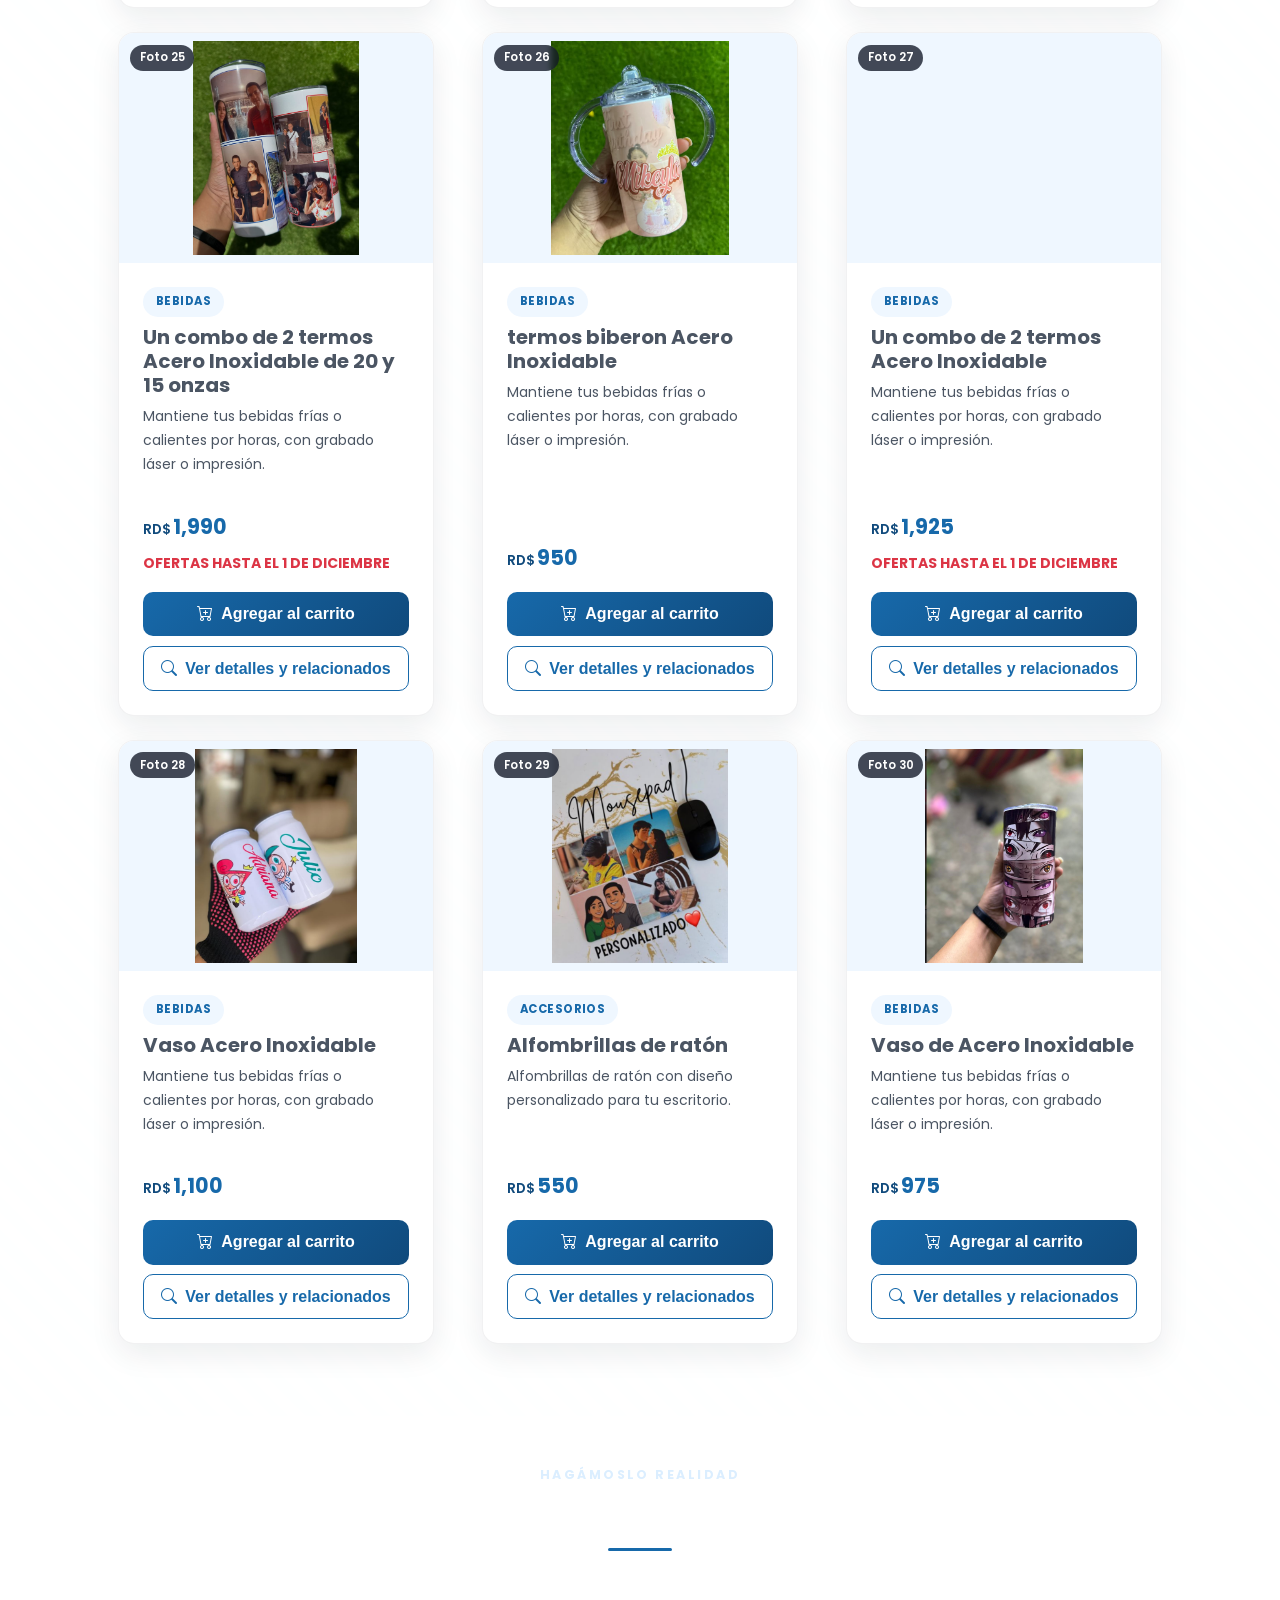
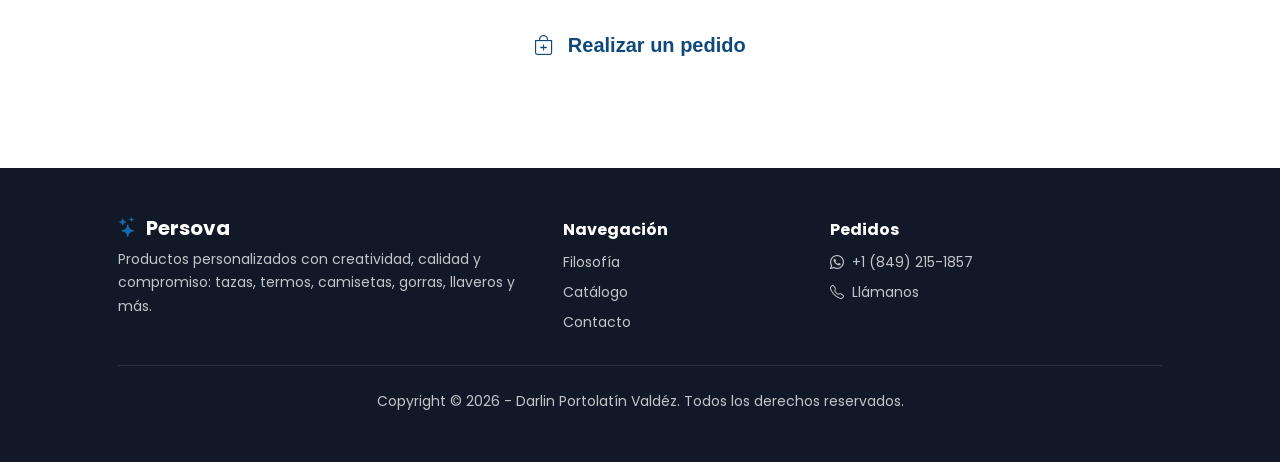
==== commit e72e2e13: "Actualiza el catálogo y las ofertas Co-authored-by: Copilot <223556219+Copilot@users.noreply.github." ====
--- a/index.html
+++ b/index.html
@@ -1,1052 +1,1047 @@
-﻿
-
-
-
-
-
-
-
-
-
-
-
-
-
-
-
-
-
-<!DOCTYPE html>
-<html lang="es">
-    <head>
-        <meta charset="utf-8" />
-        <meta name="viewport" content="width=device-width, initial-scale=1" />
-        <meta name="description" content="Catálogo de productos personalizados: tazas, termos, camisetas, gorras, llaveros, platos y más. Productos personalizados por Persova." />
-        <meta name="author" content="Darlin Portolatín Valdéz" />
-        <meta name="theme-color" content="#1769aa" />
-        <title>Persova | Catálogo de Productos Personalizados</title>
-
-        <!-- Open Graph (vista previa al compartir) -->
-        <meta property="og:type" content="website" />
-        <meta property="og:site_name" content="Persova" />
-        <meta property="og:title" content="Persova | Catálogo de Productos Personalizados" />
-        <meta property="og:description" content="Tazas, termos, camisetas, gorras, llaveros y más, personalizados a tu gusto. Pídelos al instante por WhatsApp." />
-        <meta property="og:image" content="assets/img/bg-masthead.jpg" />
-        <meta name="twitter:card" content="summary_large_image" />
-
-        <!-- Favicon-->
-        <link rel="icon" type="image/x-icon" href="assets/favicon.ico" />
-
-        <!-- Fuentes: conectamos antes y cargamos sin bloquear -->
-        <link rel="preconnect" href="https://fonts.googleapis.com" />
-        <link rel="preconnect" href="https://fonts.gstatic.com" crossorigin />
-        <link href="https://fonts.googleapis.com/css2?family=Poppins:wght@400;500;600;700&display=swap" rel="stylesheet" />
-
-        <!-- Bootstrap Icons-->
-        <link href="https://cdn.jsdelivr.net/npm/bootstrap-icons@1.11.3/font/bootstrap-icons.css" rel="stylesheet" />
-
-        <!-- Core theme CSS (includes Bootstrap)-->
-        <link href="css/styles.css" rel="stylesheet" />
-        <!-- Estilos personalizados del catálogo-->
-        <link href="css/catalogo.css" rel="stylesheet" />
-        <!-- Chat de atención-->
-        <link href="css/chatbot.css" rel="stylesheet" />
-        <!-- Solicitud de pedidos-->
-        <link href="css/pedidos.css" rel="stylesheet" />
-        <!-- Mantiene ocultas las tarjetas mientras se configura el filtro inicial.
-             Si catalogo.js no llegara a cargar, se quita la marca y se ven todas. -->
-        <script>
-            document.documentElement.classList.add('js');
-            window.addEventListener('load', function () {
-                setTimeout(function () {
-                    if (!window.catalogoListo) document.documentElement.classList.remove('js');
-                }, 1500);
-            });
-        </script>
-    </head>
-    <body id="page-top">
-        <!-- Navegación -->
-        <nav class="navbar navbar-expand-lg fixed-top py-3" id="mainNav">
-            <div class="container px-4 px-lg-5">
-                <a class="navbar-brand fw-bold" href="#page-top"><i class="bi-stars me-1"></i> Persova</a>
-                <button class="navbar-toggler navbar-toggler-right" type="button" data-bs-toggle="collapse" data-bs-target="#navbarResponsive" aria-controls="navbarResponsive" aria-expanded="false" aria-label="Abrir menú"><span class="navbar-toggler-icon"></span></button>
-                <div class="collapse navbar-collapse" id="navbarResponsive">
-                    <ul class="navbar-nav ms-auto my-2 my-lg-0">
-                        <li class="nav-item"><a class="nav-link" href="#filosofia" id="nav-filosofia">Filosofía</a></li>
-                        <li class="nav-item"><a class="nav-link" href="#catalogo">Catálogo</a></li>
-                        <li class="nav-item"><a class="nav-link" href="#contacto">Contacto</a></li>
-                        <li class="nav-item"><button type="button" class="nav-link btn-carrito-nav" id="carrito-abrir" data-bs-toggle="modal" data-bs-target="#modal-carrito"><i class="bi-cart3 me-1"></i> Carrito <span class="carrito-cantidad" id="carrito-cantidad">0</span></button></li>
-                        <li class="nav-item"><button type="button" class="nav-link btn-abrir-pedido" data-bs-toggle="modal" data-bs-target="#modal-pedido">Realizar pedido</button></li>
-                    </ul>
-                </div>
-            </div>
-        </nav>
-
-        <!-- Hero -->
-        <header class="masthead text-center">
-            <div class="container px-4 px-lg-5">
-                <div class="row justify-content-center">
-                    <div class="col-lg-10">
-                        <span class="hero-kicker">Productos 100% personalizados</span>
-                        <h1 class="mb-0">Tú das la idea, nosotros creamos el momento.
-                        </h1>
-                        <p class="hero-sub">Tazas, termos, camisetas, gorras, llaveros y más. Elige tu favorito, personalízalo y pídelo al instante por WhatsApp.</p>
-                        <div class="hero-productos" aria-label="Algunos de nuestros productos">
-                            <figure class="hero-producto">
-                                <img src="assets/img/portfolio/fullsize/1.png" alt="Taza blanca personalizada" decoding="async" fetchpriority="high" />
-                                <figcaption>Tazas personalizadas</figcaption>
-                            </figure>
-                            <figure class="hero-producto">
-                                <img src="assets/img/portfolio/fullsize/3.png" alt="Termo de acero inoxidable personalizado" decoding="async" fetchpriority="high" />
-                                <figcaption>Termos personalizados</figcaption>
-                            </figure>
-                            <figure class="hero-producto">
-                                <img src="assets/img/portfolio/fullsize/6.png" alt="Camiseta personalizada" decoding="async" fetchpriority="high" />
-                                <figcaption>Camisetas personalizadas</figcaption>
-                            </figure>
-                        </div>
-                    </div>
-                </div>
-            </div>
-            <a class="hero-scroll" href="#filosofia" aria-label="Bajar a la siguiente sección"><i class="bi-chevron-double-down"></i></a>
-        </header>
-
-        <!-- Filosofía Institucional -->
-        <section class="page-section py-5" id="filosofia" hidden>
-            <div class="container px-4 px-lg-5">
-                <div class="text-center mb-5">
-                    <div class="section-kicker mb-2">Quiénes somos</div>
-                    <h2 class="section-title mt-0">Filosofía Institucional</h2>
-                    <hr class="divider-oro" />
-                    <p>Los principios, valores, misión y visión que definen la identidad de nuestro emprendimiento.</p>
-                </div>
-
-                <div class="row g-4 justify-content-center mb-4">
-                    <div class="col-lg-4 col-md-6">
-                        <div class="value-card">
-                            <span class="value-icon"><i class="bi-bullseye"></i></span>
-                            <h3>Misión</h3>
-                            <p class="mb-0">Ofrecer productos personalizados, creativos y de calidad, adaptados a los gustos y necesidades de nuestros clientes: tazas, termos, camisetas, gorras, platos y más, para expresar ideas, emociones, recuerdos y la identidad de personas, negocios y organizaciones.</p>
-                        </div>
-                    </div>
-                    <div class="col-lg-4 col-md-6">
-                        <div class="value-card">
-                            <span class="value-icon"><i class="bi-eye"></i></span>
-                            <h3>Visión</h3>
-                            <p class="mb-0">Ser un emprendimiento de personalización reconocido a nivel nacional por la calidad, creatividad e innovación de nuestros productos, logrando satisfacer a nuestros clientes y expandiendo nuestros servicios para convertirnos en una marca reconocida y confiable.</p>
-                        </div>
-                    </div>
-                    <div class="col-lg-4 col-md-6">
-                        <div class="value-card">
-                            <span class="value-icon"><i class="bi-shield-check"></i></span>
-                            <h3>Principio</h3>
-                            <p class="mb-0"><strong>Satisfacción del cliente:</strong> escuchamos y comprendemos las necesidades de cada cliente para ofrecerle un producto que cumpla o supere sus expectativas, revisando cada detalle del diseño y procurando entregar calidad en cada pedido.</p>
-                        </div>
-                    </div>
-                </div>
-
-                <div class="row justify-content-center">
-                    <div class="col-lg-10">
-                        <div class="principio-box">
-                            <h3 class="h5 fw-bold mb-3"><i class="bi-heart me-2"></i>Nuestros valores</h3>
-                            <ul class="value-list">
-                                <li><strong>Creatividad:</strong> diseñamos piezas originales, innovadoras y atractivas, adaptadas a los gustos y preferencias de cada cliente.</li>
-                                <li><strong>Responsabilidad:</strong> cumplimos con nuestros compromisos de manera puntual y organizada, entregando los pedidos en el tiempo acordado.</li>
-                                <li><strong>Calidad:</strong> cuidamos cada detalle del diseño, los materiales y la elaboración para ofrecer productos bien terminados.</li>
-                                <li><strong>Respeto:</strong> valoramos las ideas, opiniones y preferencias de nuestros clientes y tomamos en cuenta sus sugerencias.</li>
-                                <li class="mb-0"><strong>Compromiso:</strong> trabajamos con dedicación para que cada producto personalizado cumpla con lo solicitado.</li>
-                            </ul>
-                        </div>
-                    </div>
-                </div>
-            </div>
-        </section>
-
-        <!-- Catálogo de productos -->
-        <section class="page-section py-5" id="catalogo">
-            <div class="container px-4 px-lg-5">
-                <div class="text-center mb-4">
-                    <div class="section-kicker mb-2">Elige el tuyo</div>
-                    <h2 class="section-title mt-0">Nuestro Catálogo</h2>
-                    <hr class="divider-oro" />
-                    <p>Toca un producto para ver sus detalles y otros relacionados. Agrégalo al carrito para calcular tu pedido.</p>
-                </div>
-
-                <!-- Filtro por categoría -->
-                <div class="filtros" role="group" aria-label="Filtrar productos por categoría">
-                    <button type="button" class="filtro-btn active" data-filtro="todos" aria-pressed="true"><i class="bi-grid me-1"></i> Todos</button>
-                    <button type="button" class="filtro-btn" data-filtro="ceramica" aria-pressed="false"><i class="bi-fire me-1"></i> Cerámica</button>
-                    <button type="button" class="filtro-btn" data-filtro="bebidas" aria-pressed="false"><i class="bi-cup-straw me-1"></i> Bebidas</button>
-                    <button type="button" class="filtro-btn" data-filtro="ropa" aria-pressed="false"><i class="bi-tag me-1"></i> Ropa</button>
-                    <button type="button" class="filtro-btn" data-filtro="accesorios" aria-pressed="false"><i class="bi-collection me-1"></i> Accesorios</button>
-                    <button type="button" class="filtro-btn" data-filtro="hogar" aria-pressed="false"><i class="bi-house-heart me-1"></i> Hogar</button>
-                </div>
-                <section class="producto-detalle" id="producto-detalle" aria-live="polite" hidden>
-                    <button type="button" class="btn-volver-catalogo" id="volver-catalogo"><i class="bi-arrow-left me-2" aria-hidden="true"></i>Volver a todos los productos</button>
-                    <div class="producto-detalle-contenido" id="producto-detalle-contenido"></div>
-                </section>
-                <div class="relacionados-titulo" id="titulo-relacionados" hidden>
-                    <h3>Más productos relacionados</h3>
-                    <p id="texto-relacionados"></p>
-                </div>
-                <p class="resultado-contador" id="contador-texto" aria-live="polite">22 productos</p>
-
-                <div class="row gx-4 gx-lg-5" id="grid-productos">
-                    <!-- Producto 1 -->
-                    <div class="col-lg-4 col-md-6 mb-4 producto" data-categoria="ceramica">
-                        <div class="card product-card h-100">
-                            <div class="product-img-wrap">
-                                <img class="product-img" src="assets/img/portfolio/fullsize/1.png" alt="Taza blanca personalizada con diseño a elección" loading="lazy" decoding="async" />
-                                <span class="product-num">Foto 1</span>
-                            </div>
-
-
-                            <div class="card-body d-flex flex-column p-4">
-                                <span class="badge-category align-self-start mb-2">Cerámica</span>
-                                <h3 class="h5 fw-bold mb-2">Tazas Blancas</h3>
-                                <p class="small flex-grow-1">Personalízalas con la foto, frase o diseño que prefieras. Ideales para regalar.</p>
-                                <div class="d-flex align-items-center justify-content-between mt-3 mb-3">
-                                    <span class="product-price"><span class="moneda">RD$</span>300</span>
-                                </div>
-                                <a href="https://wa.me/18492151857?text=Hola%20Darlin,%20quiero%20ordenar%20la%20Taza%20Blanca%20de%20la%20foto%201%20(RD$300)." target="_blank" rel="noopener" class="btn btn-whatsapp">
-                                    <i class="bi-whatsapp me-2"></i> Pedir por WhatsApp
-                                </a>
-                            </div>
-                        </div>
-                    </div>
-
-                    <!-- Producto 2 -->
-                    <div class="col-lg-4 col-md-6 mb-4 producto" data-categoria="ceramica">
-                        <div class="card product-card h-100">
-                            <div class="product-img-wrap">
-                                <img class="product-img" src="assets/img/portfolio/fullsize/2.png" alt="Taza blanca personalizada con diseño a elección" loading="lazy" decoding="async" />
-                                <span class="product-num">Foto 2</span>
-                            </div>
-                            <div class="card-body d-flex flex-column p-4">
-                                <span class="badge-category align-self-start mb-2">Cerámica</span>
-                                <h3 class="h5 fw-bold mb-2">Tazas con el mango de corazón</h3>
-                                <p class="small flex-grow-1">Personalízalas con la foto, frase o diseño que prefieras. Ideales para regalar.</p>
-                                <div class="d-flex align-items-center justify-content-between mt-3 mb-3">
-                                    <span class="product-price"><span class="moneda">RD$</span>400</span>
-                                </div>
-                                <a href="https://wa.me/18492151857?text=Hola%20Darlin,%20quiero%20ordenar%20la%20Taza%20Blanca%20de%20la%20foto%202%20(RD$350)." target="_blank" rel="noopener" class="btn btn-whatsapp">
-                                    <i class="bi-whatsapp me-2"></i> Pedir por WhatsApp
-                                </a>
-                            </div>
-                        </div>
-                    </div>
-
-                    <!-- Producto 3 -->
-                    <div class="col-lg-4 col-md-6 mb-4 producto" data-categoria="bebidas">
-                        <div class="card product-card h-100">
-                            <div class="product-img-wrap">
-                                <img class="product-img" src="assets/img/portfolio/fullsize/3.png" alt="Termo de acero inoxidable personalizado" loading="lazy" decoding="async" />
-                                <span class="product-num">Foto 3</span>
-                            </div>
-                            <div class="card-body d-flex flex-column p-4">
-                                <span class="badge-category align-self-start mb-2">Bebidas</span>
-                                <h3 class="h5 fw-bold mb-2">Termo Acero Inoxidable</h3>
-                                <p class="small flex-grow-1">Mantiene tus bebidas frías o calientes por horas, con grabado láser o impresión.</p>
-                                <div class="d-flex align-items-center justify-content-between mt-3 mb-3">
-                                    <span class="product-price"><span class="moneda">RD$</span>800</span>
-                                </div>
-                                <a href="https://wa.me/18492151857?text=Hola%20Darlin,%20quiero%20ordenar%20el%20Termo%20de%20la%20foto%203%20(RD$800)." target="_blank" rel="noopener" class="btn btn-whatsapp">
-                                    <i class="bi-whatsapp me-2"></i> Pedir por WhatsApp
-                                </a>
-                            </div>
-                        </div>
-                    </div>
-
-                    <!-- Producto 4 -->
-                    <div class="col-lg-4 col-md-6 mb-4 producto" data-categoria="bebidas">
-                        <div class="card product-card h-100">
-                            <div class="product-img-wrap">
-                                <img class="product-img" src="assets/img/portfolio/fullsize/4.png" alt="Termo de acero inoxidable personalizado" loading="lazy" decoding="async" />
-                                <span class="product-num">Foto 4</span>
-                            </div>
-                            <div class="card-body d-flex flex-column p-4">
-                                <span class="badge-category align-self-start mb-2">Bebidas</span>
-                                <h3 class="h5 fw-bold mb-2">Termo Acero Inoxidable</h3>
-                                <p class="small flex-grow-1">Mantiene tus bebidas frías o calientes por horas, con grabado láser o impresión.</p>
-                                <div class="d-flex align-items-center justify-content-between mt-3 mb-3">
-                                    <span class="product-price"><span class="moneda">RD$</span>1,300</span>
-                                </div>
-                                <a href="https://wa.me/18492151857?text=Hola%20Darlin,%20quiero%20ordenar%20el%20Termo%20de%20la%20foto%204%20(RD$1,300)." target="_blank" rel="noopener" class="btn btn-whatsapp">
-                                    <i class="bi-whatsapp me-2"></i> Pedir por WhatsApp
-                                </a>
-                            </div>
-                        </div>
-                    </div>
-
-                    <!-- Producto 5 -->
-                    <div class="col-lg-4 col-md-6 mb-4 producto" data-categoria="ropa">
-                        <div class="card product-card h-100">
-                            <div class="product-img-wrap">
-                                <img class="product-img" src="assets/img/portfolio/fullsize/5.png" alt="Gorra personalizada con diseño propio" loading="lazy" decoding="async" />
-                                <span class="product-num">Foto 5</span>
-                            </div>
-                            <div class="card-body d-flex flex-column p-4">
-                                <span class="badge-category align-self-start mb-2">Ropa</span>
-                                <h3 class="h5 fw-bold mb-2">Gorras con Diseño</h3>
-                                <p class="small flex-grow-1">Gorras ajustables con bordado o impresión de alta definición, perfectas para tu marca.</p>
-                                <div class="d-flex align-items-center justify-content-between mt-3 mb-3">
-                                    <span class="product-price"><span class="moneda">RD$</span>600</span>
-                                </div>
-                                <a href="https://wa.me/18492151857?text=Hola%20Darlin,%20quiero%20ordenar%20la%20Gorra%20de%20la%20foto%205%20(RD$600)." target="_blank" rel="noopener" class="btn btn-whatsapp">
-                                    <i class="bi-whatsapp me-2"></i> Pedir por WhatsApp
-                                </a>
-                            </div>
-                        </div>
-                    </div>
-
-                    <!-- Producto 6 -->
-                    <div class="col-lg-4 col-md-6 mb-4 producto" data-categoria="ropa">
-                        <div class="card product-card h-100">
-                            <div class="product-img-wrap">
-                                <img class="product-img" src="assets/img/portfolio/fullsize/6.png" alt="Camiseta personalizada con frase o foto" loading="lazy" decoding="async" />
-                                <span class="product-num">Foto 6</span>
-                            </div>
-                            <div class="card-body d-flex flex-column p-4">
-                                <span class="badge-category align-self-start mb-2">Ropa</span>
-                                <h3 class="h5 fw-bold mb-2">Camisetas Personalizadas</h3>
-                                <p class="small flex-grow-1">Camisetas desde RD$400; el precio depende del diseño, talla y color.</p>
-                                <div class="d-flex align-items-center justify-content-between mt-3 mb-3">
-                                    <span class="product-price"><span class="moneda">RD$</span>400</span>
-                                </div>
-                                <a href="https://wa.me/18492151857?text=Hola%20Darlin,%20quiero%20ordenar%20la%20Camiseta%20de%20la%20foto%206%20(desde%20RD$400)." target="_blank" rel="noopener" class="btn btn-whatsapp">
-                                    <i class="bi-whatsapp me-2"></i> Pedir por WhatsApp
-                                </a>
-                            </div>
-                        </div>
-                    </div>
-
-                    <!-- Producto 7 -->
-                    <div class="col-lg-4 col-md-6 mb-4 producto" data-categoria="accesorios">
-                        <div class="card product-card h-100">
-                            <div class="product-img-wrap">
-                                <img class="product-img" src="assets/img/portfolio/fullsize/7.png" alt="Llavero de acrílico personalizado" loading="lazy" decoding="async" />
-                                <span class="product-num">Foto 7</span>
-                            </div>
-                            <div class="card-body d-flex flex-column p-4">
-                                <span class="badge-category align-self-start mb-2">Accesorios</span>
-                                <h3 class="h5 fw-bold mb-2">Llavero de Acrílico</h3>
-                                <p class="small flex-grow-1">Llaveros personalizados con nombres, fotos o códigos de Spotify.</p>
-                                <div class="d-flex align-items-center justify-content-between mt-3 mb-3">
-                                    <span class="product-price"><span class="moneda">RD$</span>350</span>
-                                </div>
-                                <a href="https://wa.me/18492151857?text=Hola%20Darlin,%20quiero%20ordenar%20el%20Llavero%20de%20acrílico%20de%20la%20foto%207%20(RD$350)." target="_blank" rel="noopener" class="btn btn-whatsapp">
-                                    <i class="bi-whatsapp me-2"></i> Pedir por WhatsApp
-                                </a>
-                            </div>
-                        </div>
-                    </div>
-
-                    <!-- Producto 8 -->
-                    <div class="col-lg-4 col-md-6 mb-4 producto" data-categoria="accesorios">
-                        <div class="card product-card h-100">
-                            <div class="product-img-wrap">
-                                <img class="product-img" src="assets/img/portfolio/fullsize/8.png" alt="Llavero de acrílico personalizado" loading="lazy" decoding="async" />
-                                <span class="product-num">Foto 8</span>
-                            </div>
-                            <div class="card-body d-flex flex-column p-4">
-                                <span class="badge-category align-self-start mb-2">Accesorios</span>
-                                <h3 class="h5 fw-bold mb-2">Llavero de Acrílico</h3>
-                                <p class="small flex-grow-1">Llaveros personalizados con nombres, fotos o códigos de Spotify.</p>
-                                <div class="d-flex align-items-center justify-content-between mt-3 mb-3">
-                                    <span class="product-price"><span class="moneda">RD$</span>375</span>
-                                </div>
-                                <a href="https://wa.me/18492151857?text=Hola%20Darlin,%20quiero%20ordenar%20el%20Llavero%20de%20acrílico%20de%20la%20foto%208%20(RD$375)." target="_blank" rel="noopener" class="btn btn-whatsapp">
-                                    <i class="bi-whatsapp me-2"></i> Pedir por WhatsApp
-                                </a>
-                            </div>
-                        </div>
-                    </div>
-
-                    <!-- Producto 9 -->
-                    <div class="col-lg-4 col-md-6 mb-4 producto" data-categoria="accesorios">
-                        <div class="card product-card h-100">
-                            <div class="product-img-wrap">
-                                <img class="product-img" src="assets/img/portfolio/fullsize/9.png" alt="Llavero de acrílico personalizado" loading="lazy" decoding="async" />
-                                <span class="product-num">Foto 9</span>
-                            </div>
-                            <div class="card-body d-flex flex-column p-4">
-                                <span class="badge-category align-self-start mb-2">Accesorios</span>
-                                <h3 class="h5 fw-bold mb-2">Llavero de Acrílico</h3>
-                                <p class="small flex-grow-1">Llaveros personalizados con nombres, fotos o códigos de Spotify.</p>
-                                <div class="d-flex align-items-center justify-content-between mt-3 mb-3">
-                                    <span class="product-price"><span class="moneda">RD$</span>350</span>
-                                </div>
-                                <a href="https://wa.me/18492151857?text=Hola%20Darlin,%20quiero%20ordenar%20el%20Llavero%20de%20acrílico%20de%20la%20foto%209%20(RD$350)." target="_blank" rel="noopener" class="btn btn-whatsapp">
-                                    <i class="bi-whatsapp me-2"></i> Pedir por WhatsApp
-                                </a>
-                            </div>
-                        </div>
-                    </div>
-
-                    <!-- Producto 10 -->
-                    <div class="col-lg-4 col-md-6 mb-4 producto" data-categoria="accesorios">
-                        <div class="card product-card h-100">
-                            <div class="product-img-wrap">
-                                <img class="product-img" src="assets/img/portfolio/fullsize/10.png" alt="Llavero de acrílico personalizado" loading="lazy" decoding="async" />
-                                <span class="product-num">Foto 10</span>
-                            </div>
-                            <div class="card-body d-flex flex-column p-4">
-                                <span class="badge-category align-self-start mb-2">Accesorios</span>
-                                <h3 class="h5 fw-bold mb-2">Llavero de Acrílico</h3>
-                                <p class="small flex-grow-1">Llaveros personalizados con nombres, fotos o códigos de Spotify.</p>
-                                <div class="d-flex align-items-center justify-content-between mt-3 mb-3">
-                                    <span class="product-price"><span class="moneda">RD$</span>350</span>
-                                </div>
-                                <a href="https://wa.me/18492151857?text=Hola%20Darlin,%20quiero%20ordenar%20el%20Llavero%20de%20acrílico%20de%20la%20foto%2010%20(RD$350)." target="_blank" rel="noopener" class="btn btn-whatsapp">
-                                    <i class="bi-whatsapp me-2"></i> Pedir por WhatsApp
-                                </a>
-                            </div>
-                        </div>
-                    </div>
-
-                    <!-- Producto 11 -->
-                    <div class="col-lg-4 col-md-6 mb-4 producto" data-categoria="bebidas">
-                        <div class="card product-card h-100">
-                            <div class="product-img-wrap">
-                                <img class="product-img" src="assets/img/portfolio/fullsize/11.png" alt="Termo de acero inoxidable personalizado" loading="lazy" decoding="async" />
-                                <span class="product-num">Foto 11</span>
-                            </div>
-                            <div class="card-body d-flex flex-column p-4">
-                                <span class="badge-category align-self-start mb-2">Bebidas</span>
-                                <h3 class="h5 fw-bold mb-2">Termo Acero Inoxidable</h3>
-                                <p class="small flex-grow-1">Mantiene tus bebidas frías o calientes por horas, con grabado láser o impresión.</p>
-                                <div class="d-flex align-items-center flex-wrap gap-2 mt-3 mb-3">
-                                    <span class="product-price"><span class="moneda">RD$</span>1,000</span>
-                                    <span class="text-danger fw-bold small">OFERTA HASTA EL 1 DE NOVIEMBRE</span>
-                                </div>
-                                <a href="https://wa.me/18492151857?text=Hola%20Darlin,%20quiero%20ordenar%20el%20Termo%20de%20la%20foto%2011%20(RD$1,000)." target="_blank" rel="noopener" class="btn btn-whatsapp">
-                                    <i class="bi-whatsapp me-2"></i> Pedir por WhatsApp
-                                </a>
-                            </div>
-                        </div>
-                    </div>
-
-                    <!-- Producto 12 -->
-                    <div class="col-lg-4 col-md-6 mb-4 producto" data-categoria="bebidas">
-                        <div class="card product-card h-100">
-                            <div class="product-img-wrap">
-                                <img class="product-img" src="assets/img/portfolio/fullsize/12.png" alt="Termo de acero inoxidable personalizado" loading="lazy" decoding="async" />
-                                <span class="product-num">Foto 12</span>
-                            </div>
-                            <div class="card-body d-flex flex-column p-4">
-                                <span class="badge-category align-self-start mb-2">Bebidas</span>
-                                <h3 class="h5 fw-bold mb-2">Termo Acero Inoxidable</h3>
-                                <p class="small flex-grow-1">Mantiene tus bebidas frías o calientes por horas, con grabado láser o impresión.</p>
-                                <div class="d-flex align-items-center flex-wrap gap-2 mt-3 mb-3">
-                                    <span class="product-price"><span class="moneda">RD$</span>1,000</span>
-                                    <span class="text-danger fw-bold small">OFERTA HASTA EL 1 DE NOVIEMBRE</span>
-                                </div>
-                                <a href="https://wa.me/18492151857?text=Hola%20Darlin,%20quiero%20ordenar%20el%20Termo%20de%20la%20foto%2012%20(RD$1,000)." target="_blank" rel="noopener" class="btn btn-whatsapp">
-                                    <i class="bi-whatsapp me-2"></i> Pedir por WhatsApp
-                                </a>
-                            </div>
-                        </div>
-                    </div>
-
-                    
-
-                    <!-- Producto 13 -->
-                    <div class="col-lg-4 col-md-6 mb-4 producto" data-categoria="accesorios">
-                        <div class="card product-card h-100">
-                            <div class="product-img-wrap">
-                                <img class="product-img" src="assets/img/portfolio/fullsize/13.png" alt="Cover de celular personalizado" loading="lazy" decoding="async" />
-                                <span class="product-num">Foto 13</span>
-                            </div>
-                            <div class="card-body d-flex flex-column p-4">
-                                <span class="badge-category align-self-start mb-2">Accesorios</span>
-                                <h3 class="h5 fw-bold mb-2">Cover Personalizado</h3>
-                                <p class="small flex-grow-1">Funda para celular con tu foto, nombre o diseño favorito.</p>
-                                <div class="d-flex align-items-center justify-content-between mt-3 mb-3">
-                                    <span class="product-price"><span class="moneda">RD$</span>600</span>
-                                </div>
-                                <a href="https://wa.me/18492151857?text=Hola%20Darlin,%20quiero%20ordenar%20el%20Cover%20de%20la%20foto%2013%20(RD$600)." target="_blank" rel="noopener" class="btn btn-whatsapp">
-                                    <i class="bi-whatsapp me-2"></i> Pedir por WhatsApp
-                                </a>
-                            </div>
-                        </div>
-                    </div>
-
-                    <!-- Producto 14 -->
-                    <div class="col-lg-4 col-md-6 mb-4 producto" data-categoria="hogar">
-                        <div class="card product-card h-100">
-                            <div class="product-img-wrap">
-                                <img class="product-img" src="assets/img/portfolio/fullsize/14.png" alt="Rompecabezas personalizado con tus fotos" loading="lazy" decoding="async" />
-                                <span class="product-num">Foto 14   </span>
-                            </div>
-                            <div class="card-body d-flex flex-column p-4">
-                                <span class="badge-category align-self-start mb-2">Hogar</span>
-                                <h3 class="h5 fw-bold mb-2">Rompecabezas a tu Estilo</h3>
-                                <p class="small flex-grow-1">Rompecabezas personalizados con tus fotos, nombres o recuerdos favoritos.</p>
-                                <div class="d-flex align-items-center justify-content-between mt-3 mb-3">
-                                    <span class="product-price"><span class="moneda">RD$</span>675</span>
-                                </div>
-                                <a href="https://wa.me/18492151857?text=Hola%20Darlin,%20quiero%20ordenar%20el%20Rompecabezas%20de%20la%20foto%2014%20(RD$675)." target="_blank" rel="noopener" class="btn btn-whatsapp">
-                                    <i class="bi-whatsapp me-2"></i> Pedir por WhatsApp
-                                </a>
-                            </div>
-                        </div>
-                    </div>
-
-                    <!-- Producto 15 -->
-                    <div class="col-lg-4 col-md-6 mb-4 producto" data-categoria="hogar">
-                        <div class="card product-card h-100">
-                            <div class="product-img-wrap">
-                                <img class="product-img" src="assets/img/portfolio/fullsize/15.png" alt="Pegatina personalizada para refrigerador" loading="lazy" decoding="async" />
-                                <span class="product-num">Foto 15</span>
-                            </div>
-                            <div class="card-body d-flex flex-column p-4">
-                                <span class="badge-category align-self-start mb-2">Hogar</span>
-                                <h3 class="h5 fw-bold mb-2">Pegatinas Personalizadas</h3>
-                                <p class="small flex-grow-1">Pegatinas con nombres o fotos para diseñar tu refri, laptop o notas.</p>
-                                <div class="d-flex align-items-center justify-content-between mt-3 mb-3">
-                                    <span class="product-price"><span class="moneda">RD$</span>150</span>
-                                </div>
-                                <a href="https://wa.me/18492151857?text=Hola%20Darlin,%20quiero%20ordenar%20la%20Pegatina%20de%20la%20foto%2015%20(RD$150)." target="_blank" rel="noopener" class="btn btn-whatsapp">
-                                    <i class="bi-whatsapp me-2"></i> Pedir por WhatsApp
-                                </a>
-                            </div>
-                        </div>
-                    </div>
-
-                    <!-- Producto 16 -->
-                    <div class="col-lg-4 col-md-6 mb-4 producto" data-categoria="accesorios">
-                        <div class="card product-card h-100">
-                            <div class="product-img-wrap">
-                                <img class="product-img" src="assets/img/portfolio/fullsize/16.png" alt="Llavero en forma de cruz personalizado" loading="lazy" decoding="async" />
-                                <span class="product-num">Foto 16</span>
-                            </div>
-                            <div class="card-body d-flex flex-column p-4">
-                                <span class="badge-category align-self-start mb-2">Accesorios</span>
-                                <h3 class="h5 fw-bold mb-2">Llaveros en Cruz</h3>
-                                <p class="small flex-grow-1">Llaveros personalizados en forma de cruz con nombres o fotos.</p>
-                                <div class="d-flex align-items-center justify-content-between mt-3 mb-3">
-                                    <span class="product-price"><span class="moneda">RD$</span>350</span>
-                                </div>
-                                <a href="https://wa.me/18492151857?text=Hola%20Darlin,%20quiero%20ordenar%20el%20Llavero%20en%20Cruz%20de%20la%20foto%2016%20(RD$350)." target="_blank" rel="noopener" class="btn btn-whatsapp">
-                                    <i class="bi-whatsapp me-2"></i> Pedir por WhatsApp
-                                </a>
-                            </div>
-                        </div>
-                    </div>
-
-                    <!-- Producto 17 -->
-                    <div class="col-lg-4 col-md-6 mb-4 producto" data-categoria="accesorios">
-                        <div class="card product-card h-100">
-                            <div class="product-img-wrap">
-                                <img class="product-img" src="assets/img/portfolio/fullsize/17.png" alt="Llavero en forma de corazón personalizado" loading="lazy" decoding="async" />
-                                <span class="product-num">Foto 17</span>
-                            </div>
-                            <div class="card-body d-flex flex-column p-4">
-                                <span class="badge-category align-self-start mb-2">Accesorios</span>
-                                <h3 class="h5 fw-bold mb-2">Llaveros en Corazón</h3>
-                                <p class="small flex-grow-1">Llaveros personalizados en forma de corazón, ideales para compartir con amigos.</p>
-                                <div class="d-flex align-items-center justify-content-between mt-3 mb-3">
-                                    <span class="product-price"><span class="moneda">RD$</span>375</span>
-                                </div>
-                                <a href="https://wa.me/18492151857?text=Hola%20Darlin,%20quiero%20ordenar%20el%20Llavero%20en%20Corazón%20de%20la%20foto%2017%20(RD$375)." target="_blank" rel="noopener" class="btn btn-whatsapp">
-                                    <i class="bi-whatsapp me-2"></i> Pedir por WhatsApp
-                                </a>
-                            </div>
-                        </div>
-                    </div>
-
-                    <!-- Producto 18 -->
-                    <div class="col-lg-4 col-md-6 mb-4 producto" data-categoria="bebidas">
-                        <div class="card product-card h-100">
-                            <div class="product-img-wrap">
-                                <img class="product-img" src="assets/img/portfolio/fullsize/18.png" alt="Vaso de acero inoxidable personalizado" loading="lazy" decoding="async" />
-                                <span class="product-num">Foto 18</span>
-                            </div>
-                            <div class="card-body d-flex flex-column p-4">
-                                <span class="badge-category align-self-start mb-2">Bebidas</span>
-                                <h3 class="h5 fw-bold mb-2">Vaso Acero Inoxidable</h3>
-                                <p class="small flex-grow-1">Mantiene tus bebidas frías o calientes por horas, con grabado láser o impresión.</p>
-                                <div class="d-flex align-items-center flex-wrap gap-2 mt-3 mb-3">
-                                    <span class="product-price"><span class="moneda">RD$</span>975</span>
-                                    <span class="text-danger fw-bold small">OFERTA HASTA EL 1 DE NOVIEMBRE</span>
-                                </div>
-                                <a href="https://wa.me/18492151857?text=Hola%20Darlin,%20quiero%20ordenar%20el%20Vaso%20de%20la%20foto%2018%20(RD$1,100)." target="_blank" rel="noopener" class="btn btn-whatsapp">
-                                    <i class="bi-whatsapp me-2"></i> Pedir por WhatsApp
-                                </a>
-                            </div>
-                        </div>
-                    </div>
-
-                    <!-- Producto 19 -->
-                    <div class="col-lg-4 col-md-6 mb-4 producto" data-categoria="bebidas">
-                        <div class="card product-card h-100">
-                            <div class="product-img-wrap">
-                                <img class="product-img" src="assets/img/portfolio/fullsize/19.png" alt="Vaso de acero inoxidable personalizado" loading="lazy" decoding="async" />
-                                <span class="product-num">Foto 19</span>
-                            </div>
-                            <div class="card-body d-flex flex-column p-4">
-                                <span class="badge-category align-self-start mb-2">Bebidas</span>
-                                <h3 class="h5 fw-bold mb-2">Vaso Acero Inoxidable</h3>
-                                <p class="small flex-grow-1">Mantiene tus bebidas frías o calientes por horas, con grabado láser o impresión.</p>
-                                <div class="d-flex align-items-center flex-wrap gap-2 mt-3 mb-3">
-                                    <span class="product-price"><span class="moneda">RD$</span>975</span>
-                                    <span class="text-danger fw-bold small">OFERTA HASTA EL 1 DE NOVIEMBRE</span>
-                                </div>
-                                <a href="https://wa.me/18492151857?text=Hola%20Darlin,%20quiero%20ordenar%20el%20Vaso%20de%20la%20foto%2020%20(RD$650)." target="_blank" rel="noopener" class="btn btn-whatsapp">
-                                    <i class="bi-whatsapp me-2"></i> Pedir por WhatsApp
-                                </a>
-                            </div>
-                        </div>
-                    </div> 
-
-                    <!-- Producto 20 -->
-                    <div class="col-lg-4 col-md-6 mb-4 producto" data-categoria="ceramica">
-                        <div class="card product-card h-100">
-                            <div class="product-img-wrap">
-                                <img class="product-img" src="assets/img/portfolio/fullsize/20.png" alt="Taza blanca con mango de corazón personalizada" loading="lazy" decoding="async" />
-                                <span class="product-num">Foto 20</span>
-                            </div>
-                            <div class="card-body d-flex flex-column p-4">
-                                <span class="badge-category align-self-start mb-2">Cerámica</span>
-                                <h3 class="h5 fw-bold mb-2">Taza
-                                </h3>
-                                <p class="small flex-grow-1">Taza blanca con mango en forma de corazón, personalizada con tu foto o frase.</p>
-                                <div class="d-flex align-items-center justify-content-between mt-3 mb-3">
-                                    <span class="product-price"><span class="moneda">RD$</span>300</span>
-                                </div>
-                                <a href="https://wa.me/18492151857?text=Hola%20Darlin,%20quiero%20ordenar%20la%20Taza%20con%20Mango%20de%20Corazón%20de%20la%20foto%2021%20(RD$300)." target="_blank" rel="noopener" class="btn btn-whatsapp">
-                                    <i class="bi-whatsapp me-2"></i> Pedir por WhatsApp
-                                </a>
-                            </div>
-                        </div>
-                    </div>
-
-                    
-                    <!-- Producto 21 -->
-                    <div class="col-lg-4 col-md-6 mb-4 producto" data-categoria="bebidas">
-                        <div class="card product-card h-100">
-                            <div class="product-img-wrap">
-                                <img class="product-img" src="assets/img/portfolio/fullsize/21.png" alt="Vaso de acero inoxidable personalizado" loading="lazy" decoding="async" />
-                                <span class="product-num">Foto 21</span>
-                            </div>
-                            <div class="card-body d-flex flex-column p-4">
-                                <span class="badge-category align-self-start mb-2">Bebidas</span>
-                                <h3 class="h5 fw-bold mb-2">Vaso LATA  Acero Inoxidable</h3>
-                                <p class="small flex-grow-1">IDEAL PARA TU DIA A DIA.</p>
-                                <div class="d-flex align-items-center flex-wrap gap-2 mt-3 mb-3">
-                                    <span class="product-price"><span class="moneda">RD$</span>975</span>
-                                    <span class="text-danger fw-bold small">OFERTA HASTA EL 1 DE NOVIEMBRE</span>
-                                </div>
-                                <a href="https://wa.me/18492151857?text=Hola%20Darlin,%20quiero%20ordenar%20el%20Vaso%20de%20la%20foto%2021%20(RD$1,050     )." target="_blank" rel="noopener" class="btn btn-whatsapp">
-                                    <i class="bi-whatsapp me-2"></i> Pedir por WhatsApp
-                                </a>
-                            </div>
-                        </div>    
-                    </div>
-                       <!-- Producto 22 -->
-                    <div class="col-lg-4 col-md-6 mb-4 producto" data-categoria="bebidas">
-                        <div class="card product-card h-100">
-                            <div class="product-img-wrap">
-                                <img class="product-img" src="assets/img/portfolio/fullsize/22.png" alt="Vaso de acero inoxidable personalizado" loading="lazy" decoding="async" />
-                                <span class="product-num">Foto 22</span>
-                            </div>
-                            <div class="card-body d-flex flex-column p-4">
-                                <span class="badge-category align-self-start mb-2">Bebidas</span>
-                                <h3 class="h5 fw-bold mb-2">Vaso LATA  Acero Inoxidable</h3>
-                                <p class="small flex-grow-1">IDEAL PARA TU DIA A DIA.</p>
-                                <div class="d-flex align-items-center flex-wrap gap-2 mt-3 mb-3">
-                                    <span class="product-price"><span class="moneda">RD$</span>975</span>
-                                    <span class="text-danger fw-bold small">OFERTA HASTA EL 1 DE NOVIEMBRE</span>
-                                </div>
-                                <a href="https://wa.me/18492151857?text=Hola%20Darlin,%20quiero%20ordenar%20el%20Vaso%20de%20la%20foto%2022%20(RD$975     )." target="_blank" rel="noopener" class="btn btn-whatsapp">
-                                    <i class="bi-whatsapp me-2"></i> Pedir por WhatsApp
-                                </a>
-                            </div>
-                        </div>
-                    </div>
-                                  <!-- Producto 23 -->
-                    <div class="col-lg-4 col-md-6 mb-4 producto" data-categoria="bebidas">
-                        <div class="card product-card h-100">
-                            <div class="product-img-wrap">
-                                <img class="product-img" src="assets/img/portfolio/fullsize/23.png" alt="Vaso de acero inoxidable personalizado" loading="lazy" decoding="async" />
-                                <span class="product-num">Foto 23</span>
-                            </div>
-                            <div class="card-body d-flex flex-column p-4">
-                                <span class="badge-category align-self-start mb-2">Bebidas</span>
-                                <h3 class="h5 fw-bold mb-2">Vaso Acero Inoxidable</h3>
-                                <p class="small flex-grow-1">Mantiene tus bebidas frías o calientes por horas, con grabado láser o impresión.</p>
-                                <div class="d-flex align-items-center justify-content-between mt-3 mb-3">
-                                    <span class="product-price"><span class="moneda">RD$</span>1,150</span>
-                                </div>
-                                <a href="https://wa.me/18492151857?text=Hola%20Darlin,%20quiero%20ordenar%20el%20Vaso%20de%20la%20foto%2023%20(RD$1,150)." target="_blank" rel="noopener" class="btn btn-whatsapp">
-                                    <i class="bi-whatsapp me-2"></i> Pedir por WhatsApp
-                                </a>
-                            </div>
-                        </div>
-                    </div>
-                    <!-- Producto 24 -->
-                    <div class="col-lg-4 col-md-6 mb-4 producto" data-categoria="bebidas">
-                        <div class="card product-card h-100">
-                            <div class="product-img-wrap">
-                                <img class="product-img" src="assets/img/portfolio/fullsize/24.png" alt="Vaso de acero inoxidable personalizado" loading="lazy" decoding="async" />
-                                <span class="product-num">Foto 24 </span>
-                            </div>
-                            <div class="card-body d-flex flex-column p-4">
-                                <span class="badge-category align-self-start mb-2">Bebidas</span>
-                                <h3 class="h5 fw-bold mb-2">Un combo de 2  Vaso Acero Inoxidable de 15 onzas </h3>
-                                <p class="small flex-grow-1">Mantiene tus bebidas frías o calientes por horas, con grabado láser o impresión.</p>
-                                <div class="d-flex align-items-center flex-wrap gap-2 mt-3 mb-3">
-                                    <span class="product-price"><span class="moneda">RD$</span>1,925</span>
-                                    <span class="text-danger fw-bold small">OFERTA HASTA EL 1 DE NOVIEMBRE</span>
-                                </div>
-                                <a href="https://wa.me/18492151857?text=Hola%20Darlin,%20quiero%20ordenar%20el%20Vaso%20de%20la%20foto%2024%20(RD$1,925)." target="_blank" rel="noopener" class="btn btn-whatsapp">
-                                    <i class="bi-whatsapp me-2"></i> Pedir por WhatsApp
-                                </a>
-                            </div>
-                        </div>
-                    </div>
-                          <!-- Producto 25 -->
-                    <div class="col-lg-4 col-md-6 mb-4 producto" data-categoria="bebidas">
-                        <div class="card product-card h-100">
-                            <div class="product-img-wrap">
-                                <img class="product-img" src="assets/img/portfolio/fullsize/25.png" alt="Vaso de acero inoxidable personalizado" loading="lazy" decoding="async" />
-                                <span class="product-num">Foto 25</span>
-                            </div>
-                            <div class="card-body d-flex flex-column p-4">
-                                <span class="badge-category align-self-start mb-2">Bebidas</span>
-                                <h3 class="h5 fw-bold mb-2">Un combo de 2 termos Acero Inoxidable de 20 y 15 onzas</h3>
-                                <p class="small flex-grow-1">Mantiene tus bebidas frías o calientes por horas, con grabado láser o impresión.</p>
-                                <div class="d-flex align-items-center flex-wrap gap-2 mt-3 mb-3">
-                                    <span class="product-price"><span class="moneda">RD$</span>1,990</span>
-                                    <span class="text-danger fw-bold small">OFERTA HASTA EL 1 DE NOVIEMBRE</span>
-                                </div>
-                                <a href="https://wa.me/18492151857?text=Hola%20Darlin,%20quiero%20ordenar%20el%20Vaso%20de%20la%20foto%2025%20(RD$1,990)." target="_blank" rel="noopener" class="btn btn-whatsapp">
-                                    <i class="bi-whatsapp me-2"></i> Pedir por WhatsApp
-                                </a>
-                            </div>
-                        </div>
-                    </div>
-                        <!-- Producto 26 -->
-                    <div class="col-lg-4 col-md-6 mb-4 producto" data-categoria="bebidas">
-                        <div class="card product-card h-100">
-                            <div class="product-img-wrap">
-                                <img class="product-img" src="assets/img/portfolio/fullsize/26.png" alt="Vaso de acero inoxidable personalizado" loading="lazy" decoding="async" />
-                                <span class="product-num">Foto 26</span>
-                            </div>
-                            <div class="card-body d-flex flex-column p-4">
-                                <span class="badge-category align-self-start mb-2">Bebidas</span>
-                                <h3 class="h5 fw-bold mb-2">termos biberon Acero Inoxidable</h3>
-                                <p class="small flex-grow-1">Mantiene tus bebidas frías o calientes por horas, con grabado láser o impresión.</p>
-                                <div class="d-flex align-items-center justify-content-between mt-3 mb-3">
-                                    <span class="product-price"><span class="moneda">RD$</span>950</span>
-                                </div>
-                                <a href="https://wa.me/18492151857?text=Hola%20Darlin,%20quiero%20ordenar%20el%20Vaso%20de%20la%20foto%2026%20(RD$950)." target="_blank" rel="noopener" class="btn btn-whatsapp">
-                                    <i class="bi-whatsapp me-2"></i> Pedir por WhatsApp
-                                </a>
-                            </div>
-                        </div>
-                    </div>
-                        <!-- Producto 27 -->
-                    <div class="col-lg-4 col-md-6 mb-4 producto" data-categoria="bebidas">
-                        <div class="card product-card h-100">
-                            <div class="product-img-wrap">
-                                <img class="product-img" src="assets/img/portfolio/fullsize/27.png" alt="Vaso de acero inoxidable personalizado" loading="lazy" decoding="async" />
-                                <span class="product-num">Foto 27</span>
-                            </div>
-                            <div class="card-body d-flex flex-column p-4">
-                                <span class="badge-category align-self-start mb-2">Bebidas</span>
-                                <h3 class="h5 fw-bold mb-2">Un combo de 2 termos Acero Inoxidable</h3>
-                                <p class="small flex-grow-1">Mantiene tus bebidas frías o calientes por horas, con grabado láser o impresión.</p>
-                                <div class="d-flex align-items-center flex-wrap gap-2 mt-3 mb-3">
-                                    <span class="product-price"><span class="moneda">RD$</span>1,925</span>
-                                    <span class="text-danger fw-bold small">OFERTA HASTA EL 1 DE NOVIEMBRE</span>
-                                </div>
-                                <a href="https://wa.me/18492151857?text=Hola%20Darlin,%20quiero%20ordenar%20el%20Vaso%20de%20la%20foto%2029%20(RD$1,925)." target="_blank" rel="noopener" class="btn btn-whatsapp">
-                                    <i class="bi-whatsapp me-2"></i> Pedir por WhatsApp
-                                </a>
-                            </div>
-                        </div>
-                    </div>
-                        <!-- Producto 28 -->
-                    <div class="col-lg-4 col-md-6 mb-4 producto" data-categoria="bebidas">
-                        <div class="card product-card h-100">
-                            <div class="product-img-wrap">
-                                <img class="product-img" src="assets/img/portfolio/fullsize/28.png" alt="Vaso de acero inoxidable personalizado" loading="lazy" decoding="async" />
-                                <span class="product-num">Foto 28  </span>
-                            </div>
-                            <div class="card-body d-flex flex-column p-4">
-                                <span class="badge-category align-self-start mb-2">Bebidas</span>
-                                <h3 class="h5 fw-bold mb-2">Vaso Acero Inoxidable</h3>
-                                <p class="small flex-grow-1">Mantiene tus bebidas frías o calientes por horas, con grabado láser o impresión.</p>
-                                <div class="d-flex align-items-center justify-content-between mt-3 mb-3">
-                                    <span class="product-price"><span class="moneda">RD$</span>1,100</span>
-                                </div>
-                                <a href="https://wa.me/18492151857?text=Hola%20Darlin,%20quiero%20ordenar%20el%20Vaso%20de%20la%20foto%2030%20(RD$1,100)." target="_blank" rel="noopener" class="btn btn-whatsapp">
-                                    <i class="bi-whatsapp me-2"></i> Pedir por WhatsApp
-                                </a>
-                            </div>
-                        </div>
-                    </div>
-
-                    <!-- Producto 29 -->
-                    <div class="col-lg-4 col-md-6 mb-4 producto" data-categoria="accesorios">
-                        <div class="card product-card h-100">
-                            <div class="product-img-wrap">
-                                <img class="product-img" src="assets/img/portfolio/fullsize/29.png" alt="Alfombrilla de ratón personalizada" loading="lazy" decoding="async" />
-                                <span class="product-num">Foto 29</span>
-                            </div>
-                            <div class="card-body d-flex flex-column p-4">
-                                <span class="badge-category align-self-start mb-2">Accesorios</span>
-                                <h3 class="h5 fw-bold mb-2">Alfombrillas de ratón</h3>
-                                <p class="small flex-grow-1">Alfombrillas de ratón con diseño personalizado para tu escritorio.</p>
-                                <div class="d-flex align-items-center justify-content-between mt-3 mb-3">
-                                    <span class="product-price"><span class="moneda">RD$</span>550</span>
-                                </div>
-                                <a href="https://wa.me/18492151857?text=Hola%20Darlin,%20quiero%20ordenar%20la%20Alfombrilla%20de%20ratón%20de%20la%20foto%2029%20(RD$550)." target="_blank" rel="noopener" class="btn btn-whatsapp">
-                                    <i class="bi-whatsapp me-2"></i> Pedir por WhatsApp
-                                </a>
-                            </div>
-                        </div>
-                    </div>
-
-
-                   <!-- Producto 30 -->
-                    <div class="col-lg-4 col-md-6 mb-4 producto" data-categoria="bebidas">
-                        <div class="card product-card h-100">
-                            <div class="product-img-wrap">
-                                <img class="product-img" src="assets/img/portfolio/fullsize/30.png" alt="Vaso de acero inoxidable personalizado" loading="lazy" decoding="async" />
-                                <span class="product-num">Foto 30</span>
-                            </div>
-                            <div class="card-body d-flex flex-column p-4">
-                                <span class="badge-category align-self-start mb-2">Bebidas</span>
-                                <h3 class="h5 fw-bold mb-2">Vaso de Acero Inoxidable</h3>
-                                <p class="small flex-grow-1">Mantiene tus bebidas frías o calientes por horas, con grabado láser o impresión.</p>
-                                <div class="d-flex align-items-center justify-content-between mt-3 mb-3">
-                                    <span class="product-price"><span class="moneda">RD$</span>975</span>
-                                </div>
-                                <a href="https://wa.me/18492151857?text=Hola%20Darlin,%20quiero%20ordenar%20el%20Vaso%20de%20la%20foto%2030%20(RD$975     )." target="_blank" rel="noopener" class="btn btn-whatsapp">
-                                    <i class="bi-whatsapp me-2"></i> Pedir por WhatsApp
-                                </a>
-                            </div>
-                        </div>
-                    </div>
-
-
-
-
-                </div>
-
-                <p class="vacio-msg" id="msg-vacio"><i class="bi-emoji-frown d-block display-5 mb-3"></i>No hay productos en esta categoría todavía.</p>
-            </div>
-        </section>
-
-        <!-- Sección de Contacto -->
-        <section class="page-section py-5" id="contacto">
-            <div class="container px-4 px-lg-5 text-center">
-                <div class="section-kicker mb-2" style="color: var(--dorado-claro);">Hagámoslo realidad</div>
-                <h2 class="fw-bold">¿Tienes un diseño o idea especial en mente?</h2>
-                <hr class="divider-oro" />
-                <p class="mb-4">Escríbenos para cotizar pedidos al por mayor o diseños completamente a medida.</p>
-                <div class="d-flex flex-wrap gap-3 justify-content-center">
-                    <button type="button" class="btn btn-rosa btn-lg" data-bs-toggle="modal" data-bs-target="#modal-pedido"><i class="bi-bag-plus me-2"></i> Realizar un pedido</button>
-                </div>
-                <div class="contacto-datos">
-                    <span><i class="bi-telephone-fill"></i> +1 (849) 215-1857</span>
-                    <span><i class="bi-lightning-charge-fill"></i> Respuesta rápida</span>
-                    <span><i class="bi-chat-dots-fill"></i> Atención personalizada</span>
-                </div>
-            </div>
-        </section>
-
-        <!-- Footer -->
-        <footer class="py-5">
-            <div class="container px-4 px-lg-5">
-                <div class="row gy-4">
-                    <div class="col-lg-5">
-                        <div class="footer-brand h5 mb-2"><i class="bi-stars me-1"></i> Persova</div>
-                        <p class="small mb-2">Productos personalizados con creatividad, calidad y compromiso: tazas, termos, camisetas, gorras, llaveros y más.</p>
-                    </div>
-                    <div class="col-lg-3 col-md-6">
-                        <div class="fw-bold text-white mb-2">Navegación</div>
-                        <ul class="footer-links small">
-                            <li><a href="#filosofia">Filosofía</a></li>
-                            <li><a href="#catalogo">Catálogo</a></li>
-                            <li><a href="#contacto">Contacto</a></li>
-                        </ul>
-                    </div>
-                    <div class="col-lg-4 col-md-6">
-                        <div class="fw-bold text-white mb-2">Pedidos</div>
-                        <ul class="footer-links small">
-                            <li><a href="https://wa.me/18492151857" target="_blank" rel="noopener"><i class="bi-whatsapp me-1"></i> +1 (849) 215-1857</a></li>
-                            <li><a href="tel:+18492151857"><i class="bi-telephone me-1"></i> Llámanos</a></li>
-                        </ul>
-                    </div>
-                </div>
-                <hr class="border-secondary my-4" />
-                <div class="small text-center mb-0">Copyright &copy; 2026 - Darlin Portolatín Valdéz. Todos los derechos reservados.</div>
-            </div>
-        </footer>
-
-        <!-- Chat de atención: guía al cliente y arma el pedido -->
-        <button type="button" id="chat-abrir" aria-expanded="false" aria-controls="chat-ventana">
-            <i class="bi-chat-dots-fill"></i>
-            <span class="chat-abrir-texto">¿Necesitas ayuda?</span>
-        </button>
-
-        <div class="chat-ventana" id="chat-ventana" role="dialog" aria-label="Asistente de Persova" aria-hidden="true">
-            <div class="chat-header">
-                <div class="chat-avatar"><i class="bi-stars"></i></div>
-                <div>
-                    <div class="chat-titulo">Persova</div>
-                    <div class="chat-estado">Respuesta inmediata</div>
-                </div>
-                <button type="button" class="chat-cerrar" aria-label="Cerrar chat"><i class="bi-x-lg"></i></button>
-            </div>
-            <div class="chat-mensajes" id="chat-mensajes" aria-live="polite"></div>
-            <div class="chat-respuestas" id="chat-respuestas"></div>
-            <form class="chat-form" id="chat-form">
-                <input type="text" id="chat-input" placeholder="Escribe tu mensaje..." autocomplete="off" aria-label="Escribe tu mensaje" />
-                <button type="submit" aria-label="Enviar mensaje"><i class="bi-send-fill"></i></button>
-            </form>
-        </div>
-
-        <!-- Modal: carrito -->
-        <div class="modal fade" id="modal-carrito" tabindex="-1" aria-labelledby="modal-carrito-titulo" aria-hidden="true">
-            <div class="modal-dialog modal-dialog-centered modal-lg modal-dialog-scrollable">
-                <div class="modal-content carrito-modal">
-                    <div class="modal-header">
-                        <h5 class="modal-title" id="modal-carrito-titulo"><i class="bi-cart3 me-2"></i>Tu carrito</h5>
-                        <button type="button" class="btn-close" data-bs-dismiss="modal" aria-label="Cerrar"></button>
-                    </div>
-                    <div class="modal-body">
-                        <div id="carrito-items" class="carrito-items" aria-live="polite"></div>
-                        <p id="carrito-vacio" class="carrito-vacio mb-0">Aún no has agregado productos. Explora el catálogo para comenzar.</p>
-                        <div class="carrito-total">
-                            <span>Total estimado</span>
-                            <strong id="carrito-total">RD$0.00</strong>
-                        </div>
-                    </div>
-                    <div class="modal-footer">
-                        <button type="button" class="btn btn-outline-secondary" data-bs-dismiss="modal">Seguir comprando</button>
-                        <button type="button" class="btn btn-rosa-solido" id="carrito-continuar" disabled><i class="bi-bag-check me-2"></i>Continuar al pedido</button>
-                    </div>
-                </div>
-            </div>
-        </div>
-
-        <!-- Modal: realizar un pedido -->
-        <div class="modal fade" id="modal-pedido" tabindex="-1" aria-labelledby="modal-pedido-titulo" aria-hidden="true">
-            <div class="modal-dialog modal-dialog-centered modal-lg modal-dialog-scrollable modal-fullscreen-sm-down">
-                <div class="modal-content pedido-modal">
-                    <form id="form-pedido" novalidate>
-                        <div class="modal-header">
-                            <h5 class="modal-title" id="modal-pedido-titulo"><i class="bi-bag-plus me-2"></i>Realizar un pedido</h5>
-                            <button type="button" class="btn-close" data-bs-dismiss="modal" aria-label="Cerrar"></button>
-                        </div>
-                        <div class="modal-body">
-                            <p class="pedido-intro">Completa tus datos para registrar el pedido. Quedará como <strong>pendiente</strong> hasta que lo verifiquemos.</p>
-                            <p class="small text-muted">Todos los campos son obligatorios excepto la cédula. Usaremos tus datos únicamente para gestionar y confirmar este pedido.</p>
-                            <div class="row g-3">
-                                <div class="col-md-6">
-                                    <label class="form-label" for="p-nombre">Nombre completo *</label>
-                                    <input type="text" class="form-control" id="p-nombre" name="nombre" required maxlength="120" autocomplete="name" placeholder="Ej: María Pérez García" aria-describedby="p-nombre-ayuda" />
-                                    <small class="form-text" id="p-nombre-ayuda">Máximo 30 palabras.</small>
-                                </div>
-                                <div class="col-md-3">
-                                    <label class="form-label" for="p-edad">Edad *</label>
-                                    <input type="text" class="form-control" id="p-edad" name="edad" required inputmode="numeric" pattern="[0-9]{1,2}" maxlength="2" placeholder="Ej: 25" aria-describedby="p-edad-ayuda" />
-                                    <small class="form-text" id="p-edad-ayuda">De 1 a 99 años.</small>
-                                </div>
-                                <div class="col-md-3">
-                                    <label class="form-label" for="p-sexo">Sexo *</label>
-                                    <select class="form-select" id="p-sexo" name="sexo" required aria-describedby="p-sexo-ayuda">
-                                        <option value="">Elige una opción</option>
-                                        <option>Femenino</option>
-                                        <option>Masculino</option>
-                                        <option>Otro</option>
-                                    </select>
-                                    <small class="form-text" id="p-sexo-ayuda">Ejemplo: Femenino.</small>
-                                </div>
-                                <div class="col-md-6">
-                                    <label class="form-label" for="p-cedula">Cédula dominicana (opcional)</label>
-                                    <input type="text" class="form-control" id="p-cedula" name="cedula" inputmode="numeric" maxlength="20" autocomplete="off" placeholder="Ej: 001-1395224-6" aria-describedby="p-cedula-ayuda" />
-                                    <small class="form-text" id="p-cedula-ayuda">Si la escribes, debe tener 11 dígitos, con o sin guiones.</small>
-                                </div>
-                                <div class="col-md-6">
-                                    <label class="form-label" for="p-telefono">Número de teléfono *</label>
-                                    <input type="tel" class="form-control" id="p-telefono" name="telefono" required maxlength="10" inputmode="numeric" pattern="[0-9]{10}" autocomplete="tel" placeholder="Ej: 8095551234" aria-describedby="p-telefono-ayuda" />
-                                    <small class="form-text" id="p-telefono-ayuda">10 dígitos, sin espacios ni guiones.</small>
-                                </div>
-                                <div class="col-md-6">
-                                    <label class="form-label" for="p-producto">¿Qué quieres? *</label>
-                                    <input type="text" class="form-control" id="p-producto" name="producto" list="lista-productos" required maxlength="1000" placeholder="Ej: Taza personalizada x 2" aria-describedby="p-producto-ayuda" />
-                                    <small class="form-text" id="p-producto-ayuda">Al continuar desde el carrito, se completa con los productos y cantidades seleccionados.</small>
-                                    <datalist id="lista-productos">
-                                        <option value="Taza blanca personalizada"></option>
-                                        <option value="Taza con mango de corazón"></option>
-                                        <option value="Termo de acero inoxidable"></option>
-                                        <option value="Vaso de acero inoxidable"></option>
-                                        <option value="Camiseta personalizada"></option>
-                                        <option value="Gorra con diseño"></option>
-                                        <option value="Llavero de acrílico"></option>
-                                        <option value="Llavero en cruz"></option>
-                                        <option value="Llavero en corazón"></option>
-                                        <option value="Plato decorativo"></option>
-                                        <option value="Cover para celular"></option>
-                                        <option value="Rompecabezas personalizado"></option>
-                                        <option value="Pegatinas personalizadas"></option>
-                                        <option value="Tabla de cocina"></option>
-                                    </datalist>
-                                </div>
-                                <div class="col-md-6">
-                                    <label class="form-label" for="p-precio">Precio (RD$) *</label>
-                                    <input type="number" class="form-control" id="p-precio" name="precio" required min="0" max="999999.99" step="0.01" inputmode="decimal" placeholder="Ej: 300" aria-describedby="p-precio-ayuda" />
-                                    <small class="form-text" id="p-precio-ayuda">El total del carrito se calcula automáticamente.</small>
-                                </div>
-                                <div class="col-12">
-                                    <label class="form-label" for="p-notas">Detalles / personalización *</label>
-                                    <textarea class="form-control" id="p-notas" name="notas" required rows="3" maxlength="500" placeholder="Ej: Nombre, frase, color, talla o diseño..." aria-describedby="p-notas-ayuda"></textarea>
-                                    <small class="form-text" id="p-notas-ayuda">Máximo 500 caracteres.</small>
-                                </div>
-                            </div>
-                            <div class="alert alert-danger mt-3 mb-0 d-none" id="pedido-error" role="alert"></div>
-                        </div>
-                        <div class="modal-footer pedido-acciones" id="pedido-acciones">
-                            <button type="button" class="btn btn-outline-secondary" id="pedido-cancelar"><i class="bi-x-circle me-2"></i>Cancelar pedido</button>
-                            <button type="submit" class="btn btn-rosa-solido" id="pedido-enviar"><i class="bi-send me-2"></i>Enviar pedido</button>
-                        </div>
-                        <div class="modal-footer pedido-enviando d-none" id="pedido-enviando" role="status" aria-live="polite">
-                            <span class="spinner-border spinner-border-sm me-2" aria-hidden="true"></span>Enviando pedido...
-                        </div>
-                    </form>
-
-                    <div class="pedido-exito d-none" id="pedido-exito">
-                        <div class="modal-body text-center">
-                            <div class="exito-check"><i class="bi-check-lg"></i></div>
-                            <h5 class="fw-bold mt-3 mb-2">¡Pedido registrado!</h5>
-                            <p class="mb-2">Guárdalo con este código de compra:</p>
-                            <div class="pedido-codigo" id="pedido-codigo">DP-XXXXXX</div>
-                            <p class="estado-pendiente"><i class="bi-hourglass-split me-1"></i> Estado: <strong>Pendiente</strong> de confirmación</p>
-                            <p class="small text-muted mb-3">Tu pedido quedó registrado y está pendiente de confirmación.</p>
-                            <button type="button" class="btn btn-outline-secondary mt-2" data-bs-dismiss="modal">Cerrar</button>
-                        </div>
-                    </div>
-                </div>
-            </div>
-        </div>
-
-        <!-- Botón subir al inicio -->
-        <button type="button" id="btn-subir" aria-label="Volver arriba"><i class="bi-arrow-up"></i></button>
-
-        <!-- Bootstrap core JS-->
-        <script src="https://cdn.jsdelivr.net/npm/bootstrap@5.2.3/dist/js/bootstrap.bundle.min.js"></script>
-        <!-- Core theme JS-->
-        <script src="js/scripts.js"></script>
-        <!-- Filtro del catálogo y botones extra-->
-        <script src="js/catalogo.js"></script>
-        <!-- Chat de atención-->
-        <script src="js/chatbot.js"></script>
-        <!-- Solicitud de pedidos-->
-        <script src="js/pedidos.js"></script>
-    </body>
-</html>
+﻿
+
+
+
+
+
+
+
+
+
+
+
+
+
+
+
+
+
+<!DOCTYPE html>
+<html lang="es">
+    <head>
+        <meta charset="utf-8" />
+        <meta name="viewport" content="width=device-width, initial-scale=1" />
+        <meta name="description" content="Catálogo de productos personalizados: tazas, termos, camisetas, gorras, llaveros, platos y más. Productos personalizados por Persova." />
+        <meta name="author" content="Darlin Portolatín Valdéz" />
+        <meta name="theme-color" content="#1769aa" />
+        <title>Persova | Catálogo de Productos Personalizados</title>
+
+        <!-- Open Graph (vista previa al compartir) -->
+        <meta property="og:type" content="website" />
+        <meta property="og:site_name" content="Persova" />
+        <meta property="og:title" content="Persova | Catálogo de Productos Personalizados" />
+        <meta property="og:description" content="Tazas, termos, camisetas, gorras, llaveros y más, personalizados a tu gusto. Pídelos al instante por WhatsApp." />
+        <meta property="og:image" content="assets/img/bg-masthead.jpg" />
+        <meta name="twitter:card" content="summary_large_image" />
+
+        <!-- Favicon-->
+        <link rel="icon" type="image/x-icon" href="assets/favicon.ico" />
+
+        <!-- Fuentes: conectamos antes y cargamos sin bloquear -->
+        <link rel="preconnect" href="https://fonts.googleapis.com" />
+        <link rel="preconnect" href="https://fonts.gstatic.com" crossorigin />
+        <link href="https://fonts.googleapis.com/css2?family=Poppins:wght@400;500;600;700&display=swap" rel="stylesheet" />
+
+        <!-- Bootstrap Icons-->
+        <link href="https://cdn.jsdelivr.net/npm/bootstrap-icons@1.11.3/font/bootstrap-icons.css" rel="stylesheet" />
+
+        <!-- Core theme CSS (includes Bootstrap)-->
+        <link href="css/styles.css" rel="stylesheet" />
+        <!-- Estilos personalizados del catálogo-->
+        <link href="css/catalogo.css" rel="stylesheet" />
+        <!-- Chat de atención-->
+        <link href="css/chatbot.css" rel="stylesheet" />
+        <!-- Solicitud de pedidos-->
+        <link href="css/pedidos.css" rel="stylesheet" />
+        <!-- Mantiene ocultas las tarjetas mientras se configura el filtro inicial.
+             Si catalogo.js no llegara a cargar, se quita la marca y se ven todas. -->
+        <script>
+            document.documentElement.classList.add('js');
+            window.addEventListener('load', function () {
+                setTimeout(function () {
+                    if (!window.catalogoListo) document.documentElement.classList.remove('js');
+                }, 1500);
+            });
+        </script>
+    </head>
+    <body id="page-top">
+        <!-- Navegación -->
+        <nav class="navbar navbar-expand-lg fixed-top py-3" id="mainNav">
+            <div class="container px-4 px-lg-5">
+                <a class="navbar-brand fw-bold" href="#page-top"><i class="bi-stars me-1"></i> Persova</a>
+                <button class="navbar-toggler navbar-toggler-right" type="button" data-bs-toggle="collapse" data-bs-target="#navbarResponsive" aria-controls="navbarResponsive" aria-expanded="false" aria-label="Abrir menú"><span class="navbar-toggler-icon"></span></button>
+                <div class="collapse navbar-collapse" id="navbarResponsive">
+                    <ul class="navbar-nav ms-auto my-2 my-lg-0">
+                        <li class="nav-item"><a class="nav-link" href="#filosofia" id="nav-filosofia">Filosofía</a></li>
+                        <li class="nav-item"><a class="nav-link" href="#catalogo">Catálogo</a></li>
+                        <li class="nav-item"><a class="nav-link" href="#contacto">Contacto</a></li>
+                        <li class="nav-item"><button type="button" class="nav-link btn-carrito-nav" id="carrito-abrir" data-bs-toggle="modal" data-bs-target="#modal-carrito"><i class="bi-cart3 me-1"></i> Carrito <span class="carrito-cantidad" id="carrito-cantidad">0</span></button></li>
+                        <li class="nav-item"><button type="button" class="nav-link btn-abrir-pedido" data-bs-toggle="modal" data-bs-target="#modal-pedido">Realizar pedido</button></li>
+                    </ul>
+                </div>
+            </div>
+        </nav>
+
+        <!-- Hero -->
+        <header class="masthead text-center">
+            <div class="container px-4 px-lg-5">
+                <div class="row justify-content-center">
+                    <div class="col-lg-10">
+                        <span class="hero-kicker">Productos 100% personalizados</span>
+                        <h1 class="mb-0">Tú das la idea, nosotros creamos el momento.
+                        </h1>
+                        <p class="hero-sub">Tazas, termos, camisetas, gorras, llaveros y más. Elige tu favorito, personalízalo y pídelo al instante por WhatsApp.</p>
+                        <div class="hero-productos" aria-label="Algunos de nuestros productos">
+                            <figure class="hero-producto">
+                                <img src="assets/img/portfolio/fullsize/1.png" alt="Taza blanca personalizada" decoding="async" fetchpriority="high" />
+                                <figcaption>Tazas personalizadas</figcaption>
+                            </figure>
+                            <figure class="hero-producto">
+                                <img src="assets/img/portfolio/fullsize/3.png" alt="Termo de acero inoxidable personalizado" decoding="async" fetchpriority="high" />
+                                <figcaption>Termos personalizados</figcaption>
+                            </figure>
+                            <figure class="hero-producto">
+                                <img src="assets/img/portfolio/fullsize/6.png" alt="Camiseta personalizada" decoding="async" fetchpriority="high" />
+                                <figcaption>Camisetas personalizadas</figcaption>
+                            </figure>
+                        </div>
+                    </div>
+                </div>
+            </div>
+            <a class="hero-scroll" href="#filosofia" aria-label="Bajar a la siguiente sección"><i class="bi-chevron-double-down"></i></a>
+        </header>
+
+        <!-- Filosofía Institucional -->
+        <section class="page-section py-5" id="filosofia" hidden>
+            <div class="container px-4 px-lg-5">
+                <div class="text-center mb-5">
+                    <div class="section-kicker mb-2">Quiénes somos</div>
+                    <h2 class="section-title mt-0">Filosofía Institucional</h2>
+                    <hr class="divider-oro" />
+                    <p>Los principios, valores, misión y visión que definen la identidad de nuestro emprendimiento.</p>
+                </div>
+
+                <div class="row g-4 justify-content-center mb-4">
+                    <div class="col-lg-4 col-md-6">
+                        <div class="value-card">
+                            <span class="value-icon"><i class="bi-bullseye"></i></span>
+                            <h3>Misión</h3>
+                            <p class="mb-0">Ofrecer productos personalizados, creativos y de calidad, adaptados a los gustos y necesidades de nuestros clientes: tazas, termos, camisetas, gorras, platos y más, para expresar ideas, emociones, recuerdos y la identidad de personas, negocios y organizaciones.</p>
+                        </div>
+                    </div>
+                    <div class="col-lg-4 col-md-6">
+                        <div class="value-card">
+                            <span class="value-icon"><i class="bi-eye"></i></span>
+                            <h3>Visión</h3>
+                            <p class="mb-0">Ser un emprendimiento de personalización reconocido a nivel nacional por la calidad, creatividad e innovación de nuestros productos, logrando satisfacer a nuestros clientes y expandiendo nuestros servicios para convertirnos en una marca reconocida y confiable.</p>
+                        </div>
+                    </div>
+                    <div class="col-lg-4 col-md-6">
+                        <div class="value-card">
+                            <span class="value-icon"><i class="bi-shield-check"></i></span>
+                            <h3>Principio</h3>
+                            <p class="mb-0"><strong>Satisfacción del cliente:</strong> escuchamos y comprendemos las necesidades de cada cliente para ofrecerle un producto que cumpla o supere sus expectativas, revisando cada detalle del diseño y procurando entregar calidad en cada pedido.</p>
+                        </div>
+                    </div>
+                </div>
+
+                <div class="row justify-content-center">
+                    <div class="col-lg-10">
+                        <div class="principio-box">
+                            <h3 class="h5 fw-bold mb-3"><i class="bi-heart me-2"></i>Nuestros valores</h3>
+                            <ul class="value-list">
+                                <li><strong>Creatividad:</strong> diseñamos piezas originales, innovadoras y atractivas, adaptadas a los gustos y preferencias de cada cliente.</li>
+                                <li><strong>Responsabilidad:</strong> cumplimos con nuestros compromisos de manera puntual y organizada, entregando los pedidos en el tiempo acordado.</li>
+                                <li><strong>Calidad:</strong> cuidamos cada detalle del diseño, los materiales y la elaboración para ofrecer productos bien terminados.</li>
+                                <li><strong>Respeto:</strong> valoramos las ideas, opiniones y preferencias de nuestros clientes y tomamos en cuenta sus sugerencias.</li>
+                                <li class="mb-0"><strong>Compromiso:</strong> trabajamos con dedicación para que cada producto personalizado cumpla con lo solicitado.</li>
+                            </ul>
+                        </div>
+                    </div>
+                </div>
+            </div>
+        </section>
+
+        <!-- Catálogo de productos -->
+        <section class="page-section py-5" id="catalogo">
+            <div class="container px-4 px-lg-5">
+                <div class="text-center mb-4">
+                    <div class="section-kicker mb-2">Elige el tuyo</div>
+                    <h2 class="section-title mt-0">Nuestro Catálogo</h2>
+                    <hr class="divider-oro" />
+                    <p>Toca un producto para ver sus detalles y otros relacionados. Agrégalo al carrito para calcular tu pedido.</p>
+                </div>
+
+                <!-- Filtro por categoría -->
+                <div class="filtros" role="group" aria-label="Filtrar productos por categoría">
+                    <button type="button" class="filtro-btn active" data-filtro="todos" aria-pressed="true"><i class="bi-grid me-1"></i> Todos</button>
+                    <button type="button" class="filtro-btn" data-filtro="ceramica" aria-pressed="false"><i class="bi-fire me-1"></i> Cerámica</button>
+                    <button type="button" class="filtro-btn" data-filtro="bebidas" aria-pressed="false"><i class="bi-cup-straw me-1"></i> Bebidas</button>
+                    <button type="button" class="filtro-btn" data-filtro="ropa" aria-pressed="false"><i class="bi-tag me-1"></i> Ropa</button>
+                    <button type="button" class="filtro-btn" data-filtro="accesorios" aria-pressed="false"><i class="bi-collection me-1"></i> Accesorios</button>
+                    <button type="button" class="filtro-btn" data-filtro="hogar" aria-pressed="false"><i class="bi-house-heart me-1"></i> Hogar</button>
+                </div>
+                <section class="producto-detalle" id="producto-detalle" aria-live="polite" hidden>
+                    <button type="button" class="btn-volver-catalogo" id="volver-catalogo"><i class="bi-arrow-left me-2" aria-hidden="true"></i>Volver a todos los productos</button>
+                    <div class="producto-detalle-contenido" id="producto-detalle-contenido"></div>
+                </section>
+                <div class="relacionados-titulo" id="titulo-relacionados" hidden>
+                    <h3>Más productos relacionados</h3>
+                    <p id="texto-relacionados"></p>
+                </div>
+                <p class="resultado-contador" id="contador-texto" aria-live="polite">30 productos</p>
+
+                <div class="row gx-4 gx-lg-5" id="grid-productos">
+                    <!-- Producto 1 -->
+                    <div class="col-lg-4 col-md-6 mb-4 producto" data-categoria="ceramica">
+                        <div class="card product-card h-100">
+                            <div class="product-img-wrap">
+                                <img class="product-img" src="assets/img/portfolio/fullsize/1.png" alt="Taza blanca personalizada con diseño a elección" loading="lazy" decoding="async" />
+                                <span class="product-num">Foto 1</span>
+                            </div>
+
+
+                            <div class="card-body d-flex flex-column p-4">
+                                <span class="badge-category align-self-start mb-2">Cerámica</span>
+                                <h3 class="h5 fw-bold mb-2">Tazas Blancas</h3>
+                                <p class="small flex-grow-1">Personalízalas con la foto, frase o diseño que prefieras. Ideales para regalar.</p>
+                                <div class="d-flex align-items-center justify-content-between mt-3 mb-3">
+                                    <span class="product-price"><span class="moneda">RD$</span>300</span>
+                                </div>
+                                <a href="https://wa.me/18492151857?text=Hola%20Darlin,%20quiero%20ordenar%20la%20Taza%20Blanca%20de%20la%20foto%201%20(RD$300)." target="_blank" rel="noopener" class="btn btn-whatsapp">
+                                    <i class="bi-whatsapp me-2"></i> Pedir por WhatsApp
+                                </a>
+                            </div>
+                        </div>
+                    </div>
+
+                    <!-- Producto 2 -->
+                    <div class="col-lg-4 col-md-6 mb-4 producto" data-categoria="ceramica">
+                        <div class="card product-card h-100">
+                            <div class="product-img-wrap">
+                                <img class="product-img" src="assets/img/portfolio/fullsize/2.png" alt="Taza personalizada con mango en forma de corazón" loading="lazy" decoding="async" />
+                                <span class="product-num">Foto 2</span>
+                            </div>
+                            <div class="card-body d-flex flex-column p-4">
+                                <span class="badge-category align-self-start mb-2">Cerámica</span>
+                                <h3 class="h5 fw-bold mb-2">Tazas con el mango de corazón</h3>
+                                <p class="small flex-grow-1">Personalízala con la foto, frase o diseño que prefieras. Ideal para regalar.</p>
+                                <div class="d-flex align-items-center justify-content-between mt-3 mb-3">
+                                    <span class="product-price"><span class="moneda">RD$</span>450</span>
+                                </div>
+                                <a href="https://wa.me/18492151857?text=Hola%20Darlin,%20quiero%20ordenar%20la%20Taza%20con%20mango%20de%20corazón%20de%20la%20foto%202%20(RD$450)." target="_blank" rel="noopener" class="btn btn-whatsapp">
+                                    <i class="bi-whatsapp me-2"></i> Pedir por WhatsApp
+                                </a>
+                            </div>
+                        </div>
+                    </div>
+
+                    <!-- Producto 3 -->
+                    <div class="col-lg-4 col-md-6 mb-4 producto" data-categoria="bebidas">
+                        <div class="card product-card h-100">
+                            <div class="product-img-wrap">
+                                <img class="product-img" src="assets/img/portfolio/fullsize/3.png" alt="Termo de acero inoxidable personalizado" loading="lazy" decoding="async" />
+                                <span class="product-num">Foto 3</span>
+                            </div>
+                            <div class="card-body d-flex flex-column p-4">
+                                <span class="badge-category align-self-start mb-2">Bebidas</span>
+                                <h3 class="h5 fw-bold mb-2">Termo Acero Inoxidable</h3>
+                                <p class="small flex-grow-1">Mantiene tus bebidas frías o calientes por horas, con grabado láser o impresión.</p>
+                                <div class="d-flex align-items-center justify-content-between mt-3 mb-3">
+                                    <span class="product-price"><span class="moneda">RD$</span>800</span>
+                                </div>
+                                <a href="https://wa.me/18492151857?text=Hola%20Darlin,%20quiero%20ordenar%20el%20Termo%20de%20la%20foto%203%20(RD$800)." target="_blank" rel="noopener" class="btn btn-whatsapp">
+                                    <i class="bi-whatsapp me-2"></i> Pedir por WhatsApp
+                                </a>
+                            </div>
+                        </div>
+                    </div>
+
+                    <!-- Producto 4 -->
+                    <div class="col-lg-4 col-md-6 mb-4 producto" data-categoria="bebidas">
+                        <div class="card product-card h-100">
+                            <div class="product-img-wrap">
+                                <img class="product-img" src="assets/img/portfolio/fullsize/4.png" alt="Termo de acero inoxidable personalizado" loading="lazy" decoding="async" />
+                                <span class="product-num">Foto 4</span>
+                            </div>
+                            <div class="card-body d-flex flex-column p-4">
+                                <span class="badge-category align-self-start mb-2">Bebidas</span>
+                                <h3 class="h5 fw-bold mb-2">Termo Acero Inoxidable</h3>
+                                <p class="small flex-grow-1">Mantiene tus bebidas frías o calientes por horas, con grabado láser o impresión.</p>
+                                <div class="d-flex align-items-center justify-content-between mt-3 mb-3">
+                                    <span class="product-price"><span class="moneda">RD$</span>1,500</span>
+                                </div>
+                                <a href="https://wa.me/18492151857?text=Hola%20Darlin,%20quiero%20ordenar%20el%20Termo%20de%20la%20foto%204%20(RD$1,500)." target="_blank" rel="noopener" class="btn btn-whatsapp">
+                                    <i class="bi-whatsapp me-2"></i> Pedir por WhatsApp
+                                </a>
+                            </div>
+                        </div>
+                    </div>
+
+                    <!-- Producto 5 -->
+                    <div class="col-lg-4 col-md-6 mb-4 producto" data-categoria="ropa">
+                        <div class="card product-card h-100">
+                            <div class="product-img-wrap">
+                                <img class="product-img" src="assets/img/portfolio/fullsize/5.png" alt="Gorra personalizada con diseño propio" loading="lazy" decoding="async" />
+                                <span class="product-num">Foto 5</span>
+                            </div>
+                            <div class="card-body d-flex flex-column p-4">
+                                <span class="badge-category align-self-start mb-2">Ropa</span>
+                                <h3 class="h5 fw-bold mb-2">Gorras con Diseño</h3>
+                                <p class="small flex-grow-1">Gorras ajustables con bordado o impresión de alta definición, perfectas para tu marca.</p>
+                                <div class="d-flex align-items-center justify-content-between mt-3 mb-3">
+                                    <span class="product-price"><span class="moneda">RD$</span>600</span>
+                                </div>
+                                <a href="https://wa.me/18492151857?text=Hola%20Darlin,%20quiero%20ordenar%20la%20Gorra%20de%20la%20foto%205%20(RD$600)." target="_blank" rel="noopener" class="btn btn-whatsapp">
+                                    <i class="bi-whatsapp me-2"></i> Pedir por WhatsApp
+                                </a>
+                            </div>
+                        </div>
+                    </div>
+
+                    <!-- Producto 6 -->
+                    <div class="col-lg-4 col-md-6 mb-4 producto" data-categoria="ropa">
+                        <div class="card product-card h-100">
+                            <div class="product-img-wrap">
+                                <img class="product-img" src="assets/img/portfolio/fullsize/6.png" alt="Camiseta personalizada con frase o foto" loading="lazy" decoding="async" />
+                                <span class="product-num">Foto 6</span>
+                            </div>
+                            <div class="card-body d-flex flex-column p-4">
+                                <span class="badge-category align-self-start mb-2">Ropa</span>
+                                <h3 class="h5 fw-bold mb-2">Camisetas Personalizadas</h3>
+                                <p class="small flex-grow-1">Camisetas desde RD$400; el precio depende del diseño, talla y color.</p>
+                                <div class="d-flex align-items-center justify-content-between mt-3 mb-3">
+                                    <span class="product-price"><span class="moneda">RD$</span>400</span>
+                                </div>
+                                <a href="https://wa.me/18492151857?text=Hola%20Darlin,%20quiero%20ordenar%20la%20Camiseta%20de%20la%20foto%206%20(desde%20RD$400)." target="_blank" rel="noopener" class="btn btn-whatsapp">
+                                    <i class="bi-whatsapp me-2"></i> Pedir por WhatsApp
+                                </a>
+                            </div>
+                        </div>
+                    </div>
+
+                    <!-- Producto 7 -->
+                    <div class="col-lg-4 col-md-6 mb-4 producto" data-categoria="accesorios">
+                        <div class="card product-card h-100">
+                            <div class="product-img-wrap">
+                                <img class="product-img" src="assets/img/portfolio/fullsize/7.png" alt="Llavero de acrílico personalizado" loading="lazy" decoding="async" />
+                                <span class="product-num">Foto 7</span>
+                            </div>
+                            <div class="card-body d-flex flex-column p-4">
+                                <span class="badge-category align-self-start mb-2">Accesorios</span>
+                                <h3 class="h5 fw-bold mb-2">Llavero de Acrílico</h3>
+                                <p class="small flex-grow-1">Llaveros personalizados con nombres, fotos o códigos de Spotify.</p>
+                                <div class="d-flex align-items-center justify-content-between mt-3 mb-3">
+                                    <span class="product-price"><span class="moneda">RD$</span>350</span>
+                                </div>
+                                <a href="https://wa.me/18492151857?text=Hola%20Darlin,%20quiero%20ordenar%20el%20Llavero%20de%20acrílico%20de%20la%20foto%207%20(RD$350)." target="_blank" rel="noopener" class="btn btn-whatsapp">
+                                    <i class="bi-whatsapp me-2"></i> Pedir por WhatsApp
+                                </a>
+                            </div>
+                        </div>
+                    </div>
+
+                    <!-- Producto 8 -->
+                    <div class="col-lg-4 col-md-6 mb-4 producto" data-categoria="accesorios">
+                        <div class="card product-card h-100">
+                            <div class="product-img-wrap">
+                                <img class="product-img" src="assets/img/portfolio/fullsize/8.png" alt="Llavero de acrílico personalizado" loading="lazy" decoding="async" />
+                                <span class="product-num">Foto 8</span>
+                            </div>
+                            <div class="card-body d-flex flex-column p-4">
+                                <span class="badge-category align-self-start mb-2">Accesorios</span>
+                                <h3 class="h5 fw-bold mb-2">Llavero de Acrílico</h3>
+                                <p class="small flex-grow-1">Llaveros personalizados con nombres, fotos o códigos de Spotify.</p>
+                                <div class="d-flex align-items-center justify-content-between mt-3 mb-3">
+                                    <span class="product-price"><span class="moneda">RD$</span>375</span>
+                                </div>
+                                <a href="https://wa.me/18492151857?text=Hola%20Darlin,%20quiero%20ordenar%20el%20Llavero%20de%20acrílico%20de%20la%20foto%208%20(RD$375)." target="_blank" rel="noopener" class="btn btn-whatsapp">
+                                    <i class="bi-whatsapp me-2"></i> Pedir por WhatsApp
+                                </a>
+                            </div>
+                        </div>
+                    </div>
+
+                    <!-- Producto 9 -->
+                    <div class="col-lg-4 col-md-6 mb-4 producto" data-categoria="accesorios">
+                        <div class="card product-card h-100">
+                            <div class="product-img-wrap">
+                                <img class="product-img" src="assets/img/portfolio/fullsize/9.png" alt="Llavero de acrílico personalizado" loading="lazy" decoding="async" />
+                                <span class="product-num">Foto 9</span>
+                            </div>
+                            <div class="card-body d-flex flex-column p-4">
+                                <span class="badge-category align-self-start mb-2">Accesorios</span>
+                                <h3 class="h5 fw-bold mb-2">Llavero de Acrílico</h3>
+                                <p class="small flex-grow-1">Llaveros personalizados con nombres, fotos o códigos de Spotify.</p>
+                                <div class="d-flex align-items-center justify-content-between mt-3 mb-3">
+                                    <span class="product-price"><span class="moneda">RD$</span>350</span>
+                                </div>
+                                <a href="https://wa.me/18492151857?text=Hola%20Darlin,%20quiero%20ordenar%20el%20Llavero%20de%20acrílico%20de%20la%20foto%209%20(RD$350)." target="_blank" rel="noopener" class="btn btn-whatsapp">
+                                    <i class="bi-whatsapp me-2"></i> Pedir por WhatsApp
+                                </a>
+                            </div>
+                        </div>
+                    </div>
+
+                    <!-- Producto 10 -->
+                    <div class="col-lg-4 col-md-6 mb-4 producto" data-categoria="accesorios">
+                        <div class="card product-card h-100">
+                            <div class="product-img-wrap">
+                                <img class="product-img" src="assets/img/portfolio/fullsize/10.png" alt="Llavero de acrílico personalizado" loading="lazy" decoding="async" />
+                                <span class="product-num">Foto 10</span>
+                            </div>
+                            <div class="card-body d-flex flex-column p-4">
+                                <span class="badge-category align-self-start mb-2">Accesorios</span>
+                                <h3 class="h5 fw-bold mb-2">Llavero de Acrílico</h3>
+                                <p class="small flex-grow-1">Llaveros personalizados con nombres, fotos o códigos de Spotify.</p>
+                                <div class="d-flex align-items-center justify-content-between mt-3 mb-3">
+                                    <span class="product-price"><span class="moneda">RD$</span>350</span>
+                                </div>
+                                <a href="https://wa.me/18492151857?text=Hola%20Darlin,%20quiero%20ordenar%20el%20Llavero%20de%20acrílico%20de%20la%20foto%2010%20(RD$350)." target="_blank" rel="noopener" class="btn btn-whatsapp">
+                                    <i class="bi-whatsapp me-2"></i> Pedir por WhatsApp
+                                </a>
+                            </div>
+                        </div>
+                    </div>
+
+                    <!-- Producto 11 -->
+                    <div class="col-lg-4 col-md-6 mb-4 producto" data-categoria="bebidas">
+                        <div class="card product-card h-100">
+                            <div class="product-img-wrap">
+                                <img class="product-img" src="assets/img/portfolio/fullsize/11.png" alt="Termo de acero inoxidable personalizado" loading="lazy" decoding="async" />
+                                <span class="product-num">Foto 11</span>
+                            </div>
+                            <div class="card-body d-flex flex-column p-4">
+                                <span class="badge-category align-self-start mb-2">Bebidas</span>
+                                <h3 class="h5 fw-bold mb-2">Termo Acero Inoxidable</h3>
+                                <p class="small flex-grow-1">Mantiene tus bebidas frías o calientes por horas, con grabado láser o impresión.</p>
+                                <div class="d-flex align-items-center flex-wrap gap-2 mt-3 mb-3">
+                                    <span class="product-price"><span class="moneda">RD$</span>1,000</span>
+                                    <span class="text-danger fw-bold small">OFERTAS HASTA EL 1 DE DICIEMBRE</span>
+                                </div>
+                                <a href="https://wa.me/18492151857?text=Hola%20Darlin,%20quiero%20ordenar%20el%20Termo%20de%20la%20foto%2011%20(RD$1,000)." target="_blank" rel="noopener" class="btn btn-whatsapp">
+                                    <i class="bi-whatsapp me-2"></i> Pedir por WhatsApp
+                                </a>
+                            </div>
+                        </div>
+                    </div>
+
+                    <!-- Producto 12 -->
+                    <div class="col-lg-4 col-md-6 mb-4 producto" data-categoria="bebidas">
+                        <div class="card product-card h-100">
+                            <div class="product-img-wrap">
+                                <img class="product-img" src="assets/img/portfolio/fullsize/12.png" alt="Termo de acero inoxidable personalizado" loading="lazy" decoding="async" />
+                                <span class="product-num">Foto 12</span>
+                            </div>
+                            <div class="card-body d-flex flex-column p-4">
+                                <span class="badge-category align-self-start mb-2">Bebidas</span>
+                                <h3 class="h5 fw-bold mb-2">Termo Acero Inoxidable</h3>
+                                <p class="small flex-grow-1">Mantiene tus bebidas frías o calientes por horas, con grabado láser o impresión.</p>
+                                <div class="d-flex align-items-center flex-wrap gap-2 mt-3 mb-3">
+                                    <span class="product-price"><span class="moneda">RD$</span>1,000</span>
+                                    <span class="text-danger fw-bold small">OFERTAS HASTA EL 1 DE DICIEMBRE</span>
+                                </div>
+                                <a href="https://wa.me/18492151857?text=Hola%20Darlin,%20quiero%20ordenar%20el%20Termo%20de%20la%20foto%2012%20(RD$1,000)." target="_blank" rel="noopener" class="btn btn-whatsapp">
+                                    <i class="bi-whatsapp me-2"></i> Pedir por WhatsApp
+                                </a>
+                            </div>
+                        </div>
+                    </div>
+
+                    <!-- Producto 13 -->
+                    <div class="col-lg-4 col-md-6 mb-4 producto" data-categoria="accesorios">
+                        <div class="card product-card h-100">
+                            <div class="product-img-wrap">
+                                <img class="product-img" src="assets/img/portfolio/fullsize/13.png" alt="Cover de celular personalizado" loading="lazy" decoding="async" />
+                                <span class="product-num">Foto 13</span>
+                            </div>
+                            <div class="card-body d-flex flex-column p-4">
+                                <span class="badge-category align-self-start mb-2">Accesorios</span>
+                                <h3 class="h5 fw-bold mb-2">Cover Personalizado</h3>
+                                <p class="small flex-grow-1">Funda para celular con tu foto, nombre o diseño favorito.</p>
+                                <div class="d-flex align-items-center justify-content-between mt-3 mb-3">
+                                    <span class="product-price"><span class="moneda">RD$</span>600</span>
+                                </div>
+                                <a href="https://wa.me/18492151857?text=Hola%20Darlin,%20quiero%20ordenar%20el%20Cover%20de%20la%20foto%2013%20(RD$600)." target="_blank" rel="noopener" class="btn btn-whatsapp">
+                                    <i class="bi-whatsapp me-2"></i> Pedir por WhatsApp
+                                </a>
+                            </div>
+                        </div>
+                    </div>
+
+                    <!-- Producto 14 -->
+                    <div class="col-lg-4 col-md-6 mb-4 producto" data-categoria="hogar">
+                        <div class="card product-card h-100">
+                            <div class="product-img-wrap">
+                                <img class="product-img" src="assets/img/portfolio/fullsize/14.png" alt="Rompecabezas personalizado con tus fotos" loading="lazy" decoding="async" />
+                                <span class="product-num">Foto 14   </span>
+                            </div>
+                            <div class="card-body d-flex flex-column p-4">
+                                <span class="badge-category align-self-start mb-2">Hogar</span>
+                                <h3 class="h5 fw-bold mb-2">Rompecabezas a tu Estilo</h3>
+                                <p class="small flex-grow-1">Rompecabezas personalizados con tus fotos, nombres o recuerdos favoritos.</p>
+                                <div class="d-flex align-items-center justify-content-between mt-3 mb-3">
+                                    <span class="product-price"><span class="moneda">RD$</span>675</span>
+                                </div>
+                                <a href="https://wa.me/18492151857?text=Hola%20Darlin,%20quiero%20ordenar%20el%20Rompecabezas%20de%20la%20foto%2014%20(RD$675)." target="_blank" rel="noopener" class="btn btn-whatsapp">
+                                    <i class="bi-whatsapp me-2"></i> Pedir por WhatsApp
+                                </a>
+                            </div>
+                        </div>
+                    </div>
+
+                    <!-- Producto 15 -->
+                    <div class="col-lg-4 col-md-6 mb-4 producto" data-categoria="hogar">
+                        <div class="card product-card h-100">
+                            <div class="product-img-wrap">
+                                <img class="product-img" src="assets/img/portfolio/fullsize/15.png" alt="Pegatina personalizada para refrigerador" loading="lazy" decoding="async" />
+                                <span class="product-num">Foto 15</span>
+                            </div>
+                            <div class="card-body d-flex flex-column p-4">
+                                <span class="badge-category align-self-start mb-2">Hogar</span>
+                                <h3 class="h5 fw-bold mb-2">Pegatinas Personalizadas</h3>
+                                <p class="small flex-grow-1">Pegatinas con nombres o fotos para diseñar tu refri, laptop o notas.</p>
+                                <div class="d-flex align-items-center justify-content-between mt-3 mb-3">
+                                    <span class="product-price"><span class="moneda">RD$</span>150</span>
+                                </div>
+                                <a href="https://wa.me/18492151857?text=Hola%20Darlin,%20quiero%20ordenar%20la%20Pegatina%20de%20la%20foto%2015%20(RD$150)." target="_blank" rel="noopener" class="btn btn-whatsapp">
+                                    <i class="bi-whatsapp me-2"></i> Pedir por WhatsApp
+                                </a>
+                            </div>
+                        </div>
+                    </div>
+
+                    <!-- Producto 16 -->
+                    <div class="col-lg-4 col-md-6 mb-4 producto" data-categoria="accesorios">
+                        <div class="card product-card h-100">
+                            <div class="product-img-wrap">
+                                <img class="product-img" src="assets/img/portfolio/fullsize/16.png" alt="Llavero en forma de cruz personalizado" loading="lazy" decoding="async" />
+                                <span class="product-num">Foto 16</span>
+                            </div>
+                            <div class="card-body d-flex flex-column p-4">
+                                <span class="badge-category align-self-start mb-2">Accesorios</span>
+                                <h3 class="h5 fw-bold mb-2">Llaveros en Cruz</h3>
+                                <p class="small flex-grow-1">Llaveros personalizados en forma de cruz con nombres o fotos.</p>
+                                <div class="d-flex align-items-center justify-content-between mt-3 mb-3">
+                                    <span class="product-price"><span class="moneda">RD$</span>350</span>
+                                </div>
+                                <a href="https://wa.me/18492151857?text=Hola%20Darlin,%20quiero%20ordenar%20el%20Llavero%20en%20Cruz%20de%20la%20foto%2016%20(RD$350)." target="_blank" rel="noopener" class="btn btn-whatsapp">
+                                    <i class="bi-whatsapp me-2"></i> Pedir por WhatsApp
+                                </a>
+                            </div>
+                        </div>
+                    </div>
+
+                    <!-- Producto 17 -->
+                    <div class="col-lg-4 col-md-6 mb-4 producto" data-categoria="accesorios">
+                        <div class="card product-card h-100">
+                            <div class="product-img-wrap">
+                                <img class="product-img" src="assets/img/portfolio/fullsize/17.png" alt="Llavero en forma de corazón personalizado" loading="lazy" decoding="async" />
+                                <span class="product-num">Foto 17</span>
+                            </div>
+                            <div class="card-body d-flex flex-column p-4">
+                                <span class="badge-category align-self-start mb-2">Accesorios</span>
+                                <h3 class="h5 fw-bold mb-2">Llaveros en Corazón</h3>
+                                <p class="small flex-grow-1">Llaveros personalizados en forma de corazón, ideales para compartir con amigos.</p>
+                                <div class="d-flex align-items-center justify-content-between mt-3 mb-3">
+                                    <span class="product-price"><span class="moneda">RD$</span>375</span>
+                                </div>
+                                <a href="https://wa.me/18492151857?text=Hola%20Darlin,%20quiero%20ordenar%20el%20Llavero%20en%20Corazón%20de%20la%20foto%2017%20(RD$375)." target="_blank" rel="noopener" class="btn btn-whatsapp">
+                                    <i class="bi-whatsapp me-2"></i> Pedir por WhatsApp
+                                </a>
+                            </div>
+                        </div>
+                    </div>
+
+                    <!-- Producto 18 -->
+                    <div class="col-lg-4 col-md-6 mb-4 producto" data-categoria="bebidas">
+                        <div class="card product-card h-100">
+                            <div class="product-img-wrap">
+                                <img class="product-img" src="assets/img/portfolio/fullsize/18.png" alt="Vaso de acero inoxidable personalizado" loading="lazy" decoding="async" />
+                                <span class="product-num">Foto 18</span>
+                            </div>
+                            <div class="card-body d-flex flex-column p-4">
+                                <span class="badge-category align-self-start mb-2">Bebidas</span>
+                                <h3 class="h5 fw-bold mb-2">Vaso Acero Inoxidable</h3>
+                                <p class="small flex-grow-1">Mantiene tus bebidas frías o calientes por horas, con grabado láser o impresión.</p>
+                                <div class="d-flex align-items-center flex-wrap gap-2 mt-3 mb-3">
+                                    <span class="product-price"><span class="moneda">RD$</span>975</span>
+                                    <span class="text-danger fw-bold small">OFERTAS HASTA EL 1 DE DICIEMBRE</span>
+                                </div>
+                                <a href="https://wa.me/18492151857?text=Hola%20Darlin,%20quiero%20ordenar%20el%20Vaso%20de%20la%20foto%2018%20(RD$975)." target="_blank" rel="noopener" class="btn btn-whatsapp">
+                                    <i class="bi-whatsapp me-2"></i> Pedir por WhatsApp
+                                </a>
+                            </div>
+                        </div>
+                    </div>
+
+                    <!-- Producto 19 -->
+                    <div class="col-lg-4 col-md-6 mb-4 producto" data-categoria="bebidas">
+                        <div class="card product-card h-100">
+                            <div class="product-img-wrap">
+                                <img class="product-img" src="assets/img/portfolio/fullsize/19.png" alt="Vaso de acero inoxidable personalizado" loading="lazy" decoding="async" />
+                                <span class="product-num">Foto 19</span>
+                            </div>
+                            <div class="card-body d-flex flex-column p-4">
+                                <span class="badge-category align-self-start mb-2">Bebidas</span>
+                                <h3 class="h5 fw-bold mb-2">Vaso Acero Inoxidable</h3>
+                                <p class="small flex-grow-1">Mantiene tus bebidas frías o calientes por horas, con grabado láser o impresión.</p>
+                                <div class="d-flex align-items-center flex-wrap gap-2 mt-3 mb-3">
+                                    <span class="product-price"><span class="moneda">RD$</span>975</span>
+                                    <span class="text-danger fw-bold small">OFERTAS HASTA EL 1 DE DICIEMBRE</span>
+                                </div>
+                                <a href="https://wa.me/18492151857?text=Hola%20Darlin,%20quiero%20ordenar%20el%20Vaso%20de%20la%20foto%2019%20(RD$975)." target="_blank" rel="noopener" class="btn btn-whatsapp">
+                                    <i class="bi-whatsapp me-2"></i> Pedir por WhatsApp
+                                </a>
+                            </div>
+                        </div>
+                    </div>
+
+                    <!-- Producto 20 -->
+                    <div class="col-lg-4 col-md-6 mb-4 producto" data-categoria="ceramica">
+                        <div class="card product-card h-100">
+                            <div class="product-img-wrap">
+                                <img class="product-img" src="assets/img/portfolio/fullsize/20.png" alt="Taza personalizada con diseño navideño y nombre" loading="lazy" decoding="async" />
+                                <span class="product-num">Foto 20</span>
+                            </div>
+                            <div class="card-body d-flex flex-column p-4">
+                                <span class="badge-category align-self-start mb-2">Cerámica</span>
+                                <h3 class="h5 fw-bold mb-2">Taza Personalizada</h3>
+                                <p class="small flex-grow-1">Taza personalizada con nombre o diseño a elección, ideal para regalar.</p>
+                                <div class="d-flex align-items-center justify-content-between mt-3 mb-3">
+                                    <span class="product-price"><span class="moneda">RD$</span>300</span>
+                                </div>
+                                <a href="https://wa.me/18492151857?text=Hola%20Darlin,%20quiero%20ordenar%20la%20Taza%20Personalizada%20de%20la%20foto%2020%20(RD$300)." target="_blank" rel="noopener" class="btn btn-whatsapp">
+                                    <i class="bi-whatsapp me-2"></i> Pedir por WhatsApp
+                                </a>
+                            </div>
+                        </div>
+                    </div>
+                    <!-- Producto 21 -->
+                    <div class="col-lg-4 col-md-6 mb-4 producto" data-categoria="bebidas">
+                        <div class="card product-card h-100">
+                            <div class="product-img-wrap">
+                                <img class="product-img" src="assets/img/portfolio/fullsize/21.png" alt="Vaso de acero inoxidable personalizado" loading="lazy" decoding="async" />
+                                <span class="product-num">Foto 21</span>
+                            </div>
+                            <div class="card-body d-flex flex-column p-4">
+                                <span class="badge-category align-self-start mb-2">Bebidas</span>
+                                <h3 class="h5 fw-bold mb-2">Vaso LATA  Acero Inoxidable</h3>
+                                <p class="small flex-grow-1">IDEAL PARA TU DIA A DIA.</p>
+                                <div class="d-flex align-items-center flex-wrap gap-2 mt-3 mb-3">
+                                    <span class="product-price"><span class="moneda">RD$</span>975</span>
+                                    <span class="text-danger fw-bold small">OFERTAS HASTA EL 1 DE DICIEMBRE</span>
+                                </div>
+                                <a href="https://wa.me/18492151857?text=Hola%20Darlin,%20quiero%20ordenar%20el%20Vaso%20de%20la%20foto%2021%20(RD$975)." target="_blank" rel="noopener" class="btn btn-whatsapp">
+                                    <i class="bi-whatsapp me-2"></i> Pedir por WhatsApp
+                                </a>
+                            </div>
+                        </div>
+                    </div>
+                       <!-- Producto 22 -->
+                    <div class="col-lg-4 col-md-6 mb-4 producto" data-categoria="bebidas">
+                        <div class="card product-card h-100">
+                            <div class="product-img-wrap">
+                                <img class="product-img" src="assets/img/portfolio/fullsize/22.png" alt="Vaso de acero inoxidable personalizado" loading="lazy" decoding="async" />
+                                <span class="product-num">Foto 22</span>
+                            </div>
+                            <div class="card-body d-flex flex-column p-4">
+                                <span class="badge-category align-self-start mb-2">Bebidas</span>
+                                <h3 class="h5 fw-bold mb-2">Vaso LATA  Acero Inoxidable</h3>
+                                <p class="small flex-grow-1">IDEAL PARA TU DIA A DIA.</p>
+                                <div class="d-flex align-items-center flex-wrap gap-2 mt-3 mb-3">
+                                    <span class="product-price"><span class="moneda">RD$</span>975</span>
+                                    <span class="text-danger fw-bold small">OFERTAS HASTA EL 1 DE DICIEMBRE</span>
+                                </div>
+                                <a href="https://wa.me/18492151857?text=Hola%20Darlin,%20quiero%20ordenar%20el%20Vaso%20de%20la%20foto%2022%20(RD$975)." target="_blank" rel="noopener" class="btn btn-whatsapp">
+                                    <i class="bi-whatsapp me-2"></i> Pedir por WhatsApp
+                                </a>
+                            </div>
+                        </div>
+                    </div>
+                                  <!-- Producto 23 -->
+                    <div class="col-lg-4 col-md-6 mb-4 producto" data-categoria="bebidas">
+                        <div class="card product-card h-100">
+                            <div class="product-img-wrap">
+                                <img class="product-img" src="assets/img/portfolio/fullsize/23.png" alt="Vaso de acero inoxidable personalizado" loading="lazy" decoding="async" />
+                                <span class="product-num">Foto 23</span>
+                            </div>
+                            <div class="card-body d-flex flex-column p-4">
+                                <span class="badge-category align-self-start mb-2">Bebidas</span>
+                                <h3 class="h5 fw-bold mb-2">Vaso Acero Inoxidable</h3>
+                                <p class="small flex-grow-1">Mantiene tus bebidas frías o calientes por horas, con grabado láser o impresión.</p>
+                                <div class="d-flex align-items-center justify-content-between mt-3 mb-3">
+                                    <span class="product-price"><span class="moneda">RD$</span>1,150</span>
+                                </div>
+                                <a href="https://wa.me/18492151857?text=Hola%20Darlin,%20quiero%20ordenar%20el%20Vaso%20de%20la%20foto%2023%20(RD$1,150)." target="_blank" rel="noopener" class="btn btn-whatsapp">
+                                    <i class="bi-whatsapp me-2"></i> Pedir por WhatsApp
+                                </a>
+                            </div>
+                        </div>
+                    </div>
+                    <!-- Producto 24 -->
+                    <div class="col-lg-4 col-md-6 mb-4 producto" data-categoria="bebidas">
+                        <div class="card product-card h-100">
+                            <div class="product-img-wrap">
+                                <img class="product-img" src="assets/img/portfolio/fullsize/24.png" alt="Vaso de acero inoxidable personalizado" loading="lazy" decoding="async" />
+                                <span class="product-num">Foto 24 </span>
+                            </div>
+                            <div class="card-body d-flex flex-column p-4">
+                                <span class="badge-category align-self-start mb-2">Bebidas</span>
+                                <h3 class="h5 fw-bold mb-2">Un combo de 2  Vaso Acero Inoxidable de 15 onzas </h3>
+                                <p class="small flex-grow-1">Mantiene tus bebidas frías o calientes por horas, con grabado láser o impresión.</p>
+                                <div class="d-flex align-items-center flex-wrap gap-2 mt-3 mb-3">
+                                    <span class="product-price"><span class="moneda">RD$</span>1,925</span>
+                                    <span class="text-danger fw-bold small">OFERTAS HASTA EL 1 DE DICIEMBRE</span>
+                                </div>
+                                <a href="https://wa.me/18492151857?text=Hola%20Darlin,%20quiero%20ordenar%20el%20Vaso%20de%20la%20foto%2024%20(RD$1,925)." target="_blank" rel="noopener" class="btn btn-whatsapp">
+                                    <i class="bi-whatsapp me-2"></i> Pedir por WhatsApp
+                                </a>
+                            </div>
+                        </div>
+                    </div>
+                          <!-- Producto 25 -->
+                    <div class="col-lg-4 col-md-6 mb-4 producto" data-categoria="bebidas">
+                        <div class="card product-card h-100">
+                            <div class="product-img-wrap">
+                                <img class="product-img" src="assets/img/portfolio/fullsize/25.png" alt="Vaso de acero inoxidable personalizado" loading="lazy" decoding="async" />
+                                <span class="product-num">Foto 25</span>
+                            </div>
+                            <div class="card-body d-flex flex-column p-4">
+                                <span class="badge-category align-self-start mb-2">Bebidas</span>
+                                <h3 class="h5 fw-bold mb-2">Un combo de 2 termos Acero Inoxidable de 20 y 15 onzas</h3>
+                                <p class="small flex-grow-1">Mantiene tus bebidas frías o calientes por horas, con grabado láser o impresión.</p>
+                                <div class="d-flex align-items-center flex-wrap gap-2 mt-3 mb-3">
+                                    <span class="product-price"><span class="moneda">RD$</span>1,990</span>
+                                    <span class="text-danger fw-bold small">OFERTAS HASTA EL 1 DE DICIEMBRE</span>
+                                </div>
+                                <a href="https://wa.me/18492151857?text=Hola%20Darlin,%20quiero%20ordenar%20el%20Vaso%20de%20la%20foto%2025%20(RD$1,990)." target="_blank" rel="noopener" class="btn btn-whatsapp">
+                                    <i class="bi-whatsapp me-2"></i> Pedir por WhatsApp
+                                </a>
+                            </div>
+                        </div>
+                    </div>
+                        <!-- Producto 26 -->
+                    <div class="col-lg-4 col-md-6 mb-4 producto" data-categoria="bebidas">
+                        <div class="card product-card h-100">
+                            <div class="product-img-wrap">
+                                <img class="product-img" src="assets/img/portfolio/fullsize/26.png" alt="Vaso de acero inoxidable personalizado" loading="lazy" decoding="async" />
+                                <span class="product-num">Foto 26</span>
+                            </div>
+                            <div class="card-body d-flex flex-column p-4">
+                                <span class="badge-category align-self-start mb-2">Bebidas</span>
+                                <h3 class="h5 fw-bold mb-2">termos biberon Acero Inoxidable</h3>
+                                <p class="small flex-grow-1">Mantiene tus bebidas frías o calientes por horas, con grabado láser o impresión.</p>
+                                <div class="d-flex align-items-center justify-content-between mt-3 mb-3">
+                                    <span class="product-price"><span class="moneda">RD$</span>950</span>
+                                </div>
+                                <a href="https://wa.me/18492151857?text=Hola%20Darlin,%20quiero%20ordenar%20el%20Vaso%20de%20la%20foto%2026%20(RD$950)." target="_blank" rel="noopener" class="btn btn-whatsapp">
+                                    <i class="bi-whatsapp me-2"></i> Pedir por WhatsApp
+                                </a>
+                            </div>
+                        </div>
+                    </div>
+                        <!-- Producto 27 -->
+                    <div class="col-lg-4 col-md-6 mb-4 producto" data-categoria="bebidas">
+                        <div class="card product-card h-100">
+                            <div class="product-img-wrap">
+                                <img class="product-img" src="assets/img/portfolio/fullsize/27.png" alt="Vaso de acero inoxidable personalizado" loading="lazy" decoding="async" />
+                                <span class="product-num">Foto 27</span>
+                            </div>
+                            <div class="card-body d-flex flex-column p-4">
+                                <span class="badge-category align-self-start mb-2">Bebidas</span>
+                                <h3 class="h5 fw-bold mb-2">Un combo de 2 termos Acero Inoxidable</h3>
+                                <p class="small flex-grow-1">Mantiene tus bebidas frías o calientes por horas, con grabado láser o impresión.</p>
+                                <div class="d-flex align-items-center flex-wrap gap-2 mt-3 mb-3">
+                                    <span class="product-price"><span class="moneda">RD$</span>1,925</span>
+                                    <span class="text-danger fw-bold small">OFERTAS HASTA EL 1 DE DICIEMBRE</span>
+                                </div>
+                                <a href="https://wa.me/18492151857?text=Hola%20Darlin,%20quiero%20ordenar%20el%20Vaso%20de%20la%20foto%2027%20(RD$1,925)." target="_blank" rel="noopener" class="btn btn-whatsapp">
+                                    <i class="bi-whatsapp me-2"></i> Pedir por WhatsApp
+                                </a>
+                            </div>
+                        </div>
+                    </div>
+                        <!-- Producto 28 -->
+                    <div class="col-lg-4 col-md-6 mb-4 producto" data-categoria="bebidas">
+                        <div class="card product-card h-100">
+                            <div class="product-img-wrap">
+                                <img class="product-img" src="assets/img/portfolio/fullsize/28.png" alt="Vaso de acero inoxidable personalizado" loading="lazy" decoding="async" />
+                                <span class="product-num">Foto 28  </span>
+                            </div>
+                            <div class="card-body d-flex flex-column p-4">
+                                <span class="badge-category align-self-start mb-2">Bebidas</span>
+                                <h3 class="h5 fw-bold mb-2">Vaso Acero Inoxidable</h3>
+                                <p class="small flex-grow-1">Mantiene tus bebidas frías o calientes por horas, con grabado láser o impresión.</p>
+                                <div class="d-flex align-items-center justify-content-between mt-3 mb-3">
+                                    <span class="product-price"><span class="moneda">RD$</span>1,100</span>
+                                </div>
+                                <a href="https://wa.me/18492151857?text=Hola%20Darlin,%20quiero%20ordenar%20el%20Vaso%20de%20la%20foto%2028%20(RD$1,100)." target="_blank" rel="noopener" class="btn btn-whatsapp">
+                                    <i class="bi-whatsapp me-2"></i> Pedir por WhatsApp
+                                </a>
+                            </div>
+                        </div>
+                    </div>
+
+                    <!-- Producto 29 -->
+                    <div class="col-lg-4 col-md-6 mb-4 producto" data-categoria="accesorios">
+                        <div class="card product-card h-100">
+                            <div class="product-img-wrap">
+                                <img class="product-img" src="assets/img/portfolio/fullsize/29.png" alt="Alfombrilla de ratón personalizada" loading="lazy" decoding="async" />
+                                <span class="product-num">Foto 29</span>
+                            </div>
+                            <div class="card-body d-flex flex-column p-4">
+                                <span class="badge-category align-self-start mb-2">Accesorios</span>
+                                <h3 class="h5 fw-bold mb-2">Alfombrillas de ratón</h3>
+                                <p class="small flex-grow-1">Alfombrillas de ratón con diseño personalizado para tu escritorio.</p>
+                                <div class="d-flex align-items-center justify-content-between mt-3 mb-3">
+                                    <span class="product-price"><span class="moneda">RD$</span>550</span>
+                                </div>
+                                <a href="https://wa.me/18492151857?text=Hola%20Darlin,%20quiero%20ordenar%20la%20Alfombrilla%20de%20ratón%20de%20la%20foto%2029%20(RD$550)." target="_blank" rel="noopener" class="btn btn-whatsapp">
+                                    <i class="bi-whatsapp me-2"></i> Pedir por WhatsApp
+                                </a>
+                            </div>
+                        </div>
+                    </div>
+
+
+                   <!-- Producto 30 -->
+                    <div class="col-lg-4 col-md-6 mb-4 producto" data-categoria="bebidas">
+                        <div class="card product-card h-100">
+                            <div class="product-img-wrap">
+                                <img class="product-img" src="assets/img/portfolio/fullsize/30.png" alt="Vaso de acero inoxidable personalizado" loading="lazy" decoding="async" />
+                                <span class="product-num">Foto 30</span>
+                            </div>
+                            <div class="card-body d-flex flex-column p-4">
+                                <span class="badge-category align-self-start mb-2">Bebidas</span>
+                                <h3 class="h5 fw-bold mb-2">Vaso de Acero Inoxidable</h3>
+                                <p class="small flex-grow-1">Mantiene tus bebidas frías o calientes por horas, con grabado láser o impresión.</p>
+                                <div class="d-flex align-items-center justify-content-between mt-3 mb-3">
+                                    <span class="product-price"><span class="moneda">RD$</span>975</span>
+                                </div>
+                                <a href="https://wa.me/18492151857?text=Hola%20Darlin,%20quiero%20ordenar%20el%20Vaso%20de%20la%20foto%2030%20(RD$975)." target="_blank" rel="noopener" class="btn btn-whatsapp">
+                                    <i class="bi-whatsapp me-2"></i> Pedir por WhatsApp
+                                </a>
+                            </div>
+                        </div>
+                    </div>
+
+
+
+
+                </div>
+
+                <p class="vacio-msg" id="msg-vacio"><i class="bi-emoji-frown d-block display-5 mb-3"></i>No hay productos en esta categoría todavía.</p>
+            </div>
+        </section>
+
+        <!-- Sección de Contacto -->
+        <section class="page-section py-5" id="contacto">
+            <div class="container px-4 px-lg-5 text-center">
+                <div class="section-kicker mb-2" style="color: var(--dorado-claro);">Hagámoslo realidad</div>
+                <h2 class="fw-bold">¿Tienes un diseño o idea especial en mente?</h2>
+                <hr class="divider-oro" />
+                <p class="mb-4">Escríbenos para cotizar pedidos al por mayor o diseños completamente a medida.</p>
+                <div class="d-flex flex-wrap gap-3 justify-content-center">
+                    <button type="button" class="btn btn-rosa btn-lg" data-bs-toggle="modal" data-bs-target="#modal-pedido"><i class="bi-bag-plus me-2"></i> Realizar un pedido</button>
+                </div>
+                <div class="contacto-datos">
+                    <span><i class="bi-telephone-fill"></i> +1 (849) 215-1857</span>
+                    <span><i class="bi-lightning-charge-fill"></i> Respuesta rápida</span>
+                    <span><i class="bi-chat-dots-fill"></i> Atención personalizada</span>
+                </div>
+            </div>
+        </section>
+
+        <!-- Footer -->
+        <footer class="py-5">
+            <div class="container px-4 px-lg-5">
+                <div class="row gy-4">
+                    <div class="col-lg-5">
+                        <div class="footer-brand h5 mb-2"><i class="bi-stars me-1"></i> Persova</div>
+                        <p class="small mb-2">Productos personalizados con creatividad, calidad y compromiso: tazas, termos, camisetas, gorras, llaveros y más.</p>
+                    </div>
+                    <div class="col-lg-3 col-md-6">
+                        <div class="fw-bold text-white mb-2">Navegación</div>
+                        <ul class="footer-links small">
+                            <li><a href="#filosofia">Filosofía</a></li>
+                            <li><a href="#catalogo">Catálogo</a></li>
+                            <li><a href="#contacto">Contacto</a></li>
+                        </ul>
+                    </div>
+                    <div class="col-lg-4 col-md-6">
+                        <div class="fw-bold text-white mb-2">Pedidos</div>
+                        <ul class="footer-links small">
+                            <li><a href="https://wa.me/18492151857" target="_blank" rel="noopener"><i class="bi-whatsapp me-1"></i> +1 (849) 215-1857</a></li>
+                            <li><a href="tel:+18492151857"><i class="bi-telephone me-1"></i> Llámanos</a></li>
+                        </ul>
+                    </div>
+                </div>
+                <hr class="border-secondary my-4" />
+                <div class="small text-center mb-0">Copyright &copy; 2026 - Darlin Portolatín Valdéz. Todos los derechos reservados.</div>
+            </div>
+        </footer>
+
+        <!-- Chat de atención: guía al cliente y arma el pedido -->
+        <button type="button" id="chat-abrir" aria-expanded="false" aria-controls="chat-ventana">
+            <i class="bi-chat-dots-fill"></i>
+            <span class="chat-abrir-texto">¿Necesitas ayuda?</span>
+        </button>
+
+        <div class="chat-ventana" id="chat-ventana" role="dialog" aria-label="Asistente de Persova" aria-hidden="true">
+            <div class="chat-header">
+                <div class="chat-avatar"><i class="bi-stars"></i></div>
+                <div>
+                    <div class="chat-titulo">Persova</div>
+                    <div class="chat-estado">Respuesta inmediata</div>
+                </div>
+                <button type="button" class="chat-cerrar" aria-label="Cerrar chat"><i class="bi-x-lg"></i></button>
+            </div>
+            <div class="chat-mensajes" id="chat-mensajes" aria-live="polite"></div>
+            <div class="chat-respuestas" id="chat-respuestas"></div>
+            <form class="chat-form" id="chat-form">
+                <input type="text" id="chat-input" placeholder="Escribe tu mensaje..." autocomplete="off" aria-label="Escribe tu mensaje" />
+                <button type="submit" aria-label="Enviar mensaje"><i class="bi-send-fill"></i></button>
+            </form>
+        </div>
+
+        <!-- Modal: carrito -->
+        <div class="modal fade" id="modal-carrito" tabindex="-1" aria-labelledby="modal-carrito-titulo" aria-hidden="true">
+            <div class="modal-dialog modal-dialog-centered modal-lg modal-dialog-scrollable">
+                <div class="modal-content carrito-modal">
+                    <div class="modal-header">
+                        <h5 class="modal-title" id="modal-carrito-titulo"><i class="bi-cart3 me-2"></i>Tu carrito</h5>
+                        <button type="button" class="btn-close" data-bs-dismiss="modal" aria-label="Cerrar"></button>
+                    </div>
+                    <div class="modal-body">
+                        <div id="carrito-items" class="carrito-items" aria-live="polite"></div>
+                        <p id="carrito-vacio" class="carrito-vacio mb-0">Aún no has agregado productos. Explora el catálogo para comenzar.</p>
+                        <div class="carrito-total">
+                            <span>Total estimado</span>
+                            <strong id="carrito-total">RD$0.00</strong>
+                        </div>
+                    </div>
+                    <div class="modal-footer">
+                        <button type="button" class="btn btn-outline-secondary" data-bs-dismiss="modal">Seguir comprando</button>
+                        <button type="button" class="btn btn-rosa-solido" id="carrito-continuar" disabled><i class="bi-bag-check me-2"></i>Continuar al pedido</button>
+                    </div>
+                </div>
+            </div>
+        </div>
+
+        <!-- Modal: realizar un pedido -->
+        <div class="modal fade" id="modal-pedido" tabindex="-1" aria-labelledby="modal-pedido-titulo" aria-hidden="true">
+            <div class="modal-dialog modal-dialog-centered modal-lg modal-dialog-scrollable modal-fullscreen-sm-down">
+                <div class="modal-content pedido-modal">
+                    <form id="form-pedido" novalidate>
+                        <div class="modal-header">
+                            <h5 class="modal-title" id="modal-pedido-titulo"><i class="bi-bag-plus me-2"></i>Realizar un pedido</h5>
+                            <button type="button" class="btn-close" data-bs-dismiss="modal" aria-label="Cerrar"></button>
+                        </div>
+                        <div class="modal-body">
+                            <p class="pedido-intro">Completa tus datos para registrar el pedido. Quedará como <strong>pendiente</strong> hasta que lo verifiquemos.</p>
+                            <p class="small text-muted">Todos los campos son obligatorios excepto la cédula. Usaremos tus datos únicamente para gestionar y confirmar este pedido.</p>
+                            <div class="row g-3">
+                                <div class="col-md-6">
+                                    <label class="form-label" for="p-nombre">Nombre completo *</label>
+                                    <input type="text" class="form-control" id="p-nombre" name="nombre" required maxlength="120" autocomplete="name" placeholder="Ej: María Pérez García" aria-describedby="p-nombre-ayuda" />
+                                    <small class="form-text" id="p-nombre-ayuda">Máximo 30 palabras.</small>
+                                </div>
+                                <div class="col-md-3">
+                                    <label class="form-label" for="p-edad">Edad *</label>
+                                    <input type="text" class="form-control" id="p-edad" name="edad" required inputmode="numeric" pattern="[0-9]{1,2}" maxlength="2" placeholder="Ej: 25" aria-describedby="p-edad-ayuda" />
+                                    <small class="form-text" id="p-edad-ayuda">De 1 a 99 años.</small>
+                                </div>
+                                <div class="col-md-3">
+                                    <label class="form-label" for="p-sexo">Sexo *</label>
+                                    <select class="form-select" id="p-sexo" name="sexo" required aria-describedby="p-sexo-ayuda">
+                                        <option value="">Elige una opción</option>
+                                        <option>Femenino</option>
+                                        <option>Masculino</option>
+                                        <option>Otro</option>
+                                    </select>
+                                    <small class="form-text" id="p-sexo-ayuda">Ejemplo: Femenino.</small>
+                                </div>
+                                <div class="col-md-6">
+                                    <label class="form-label" for="p-cedula">Cédula dominicana (opcional)</label>
+                                    <input type="text" class="form-control" id="p-cedula" name="cedula" inputmode="numeric" maxlength="20" autocomplete="off" placeholder="Ej: 001-1395224-6" aria-describedby="p-cedula-ayuda" />
+                                    <small class="form-text" id="p-cedula-ayuda">Si la escribes, debe tener 11 dígitos, con o sin guiones.</small>
+                                </div>
+                                <div class="col-md-6">
+                                    <label class="form-label" for="p-telefono">Número de teléfono *</label>
+                                    <input type="tel" class="form-control" id="p-telefono" name="telefono" required maxlength="10" inputmode="numeric" pattern="[0-9]{10}" autocomplete="tel" placeholder="Ej: 8095551234" aria-describedby="p-telefono-ayuda" />
+                                    <small class="form-text" id="p-telefono-ayuda">10 dígitos, sin espacios ni guiones.</small>
+                                </div>
+                                <div class="col-md-6">
+                                    <label class="form-label" for="p-producto">¿Qué quieres? *</label>
+                                    <input type="text" class="form-control" id="p-producto" name="producto" list="lista-productos" required maxlength="1000" placeholder="Ej: Taza personalizada x 2" aria-describedby="p-producto-ayuda" />
+                                    <small class="form-text" id="p-producto-ayuda">Al continuar desde el carrito, se completa con los productos y cantidades seleccionados.</small>
+                                    <datalist id="lista-productos">
+                                        <option value="Taza blanca personalizada"></option>
+                                        <option value="Taza con mango de corazón"></option>
+                                        <option value="Termo de acero inoxidable"></option>
+                                        <option value="Vaso de acero inoxidable"></option>
+                                        <option value="Camiseta personalizada"></option>
+                                        <option value="Gorra con diseño"></option>
+                                        <option value="Llavero de acrílico"></option>
+                                        <option value="Llavero en cruz"></option>
+                                        <option value="Llavero en corazón"></option>
+                                        <option value="Plato decorativo"></option>
+                                        <option value="Cover para celular"></option>
+                                        <option value="Rompecabezas personalizado"></option>
+                                        <option value="Pegatinas personalizadas"></option>
+                                        <option value="Tabla de cocina"></option>
+                                    </datalist>
+                                </div>
+                                <div class="col-md-6">
+                                    <label class="form-label" for="p-precio">Precio (RD$) *</label>
+                                    <input type="number" class="form-control" id="p-precio" name="precio" required min="0" max="999999.99" step="0.01" inputmode="decimal" placeholder="Ej: 300" aria-describedby="p-precio-ayuda" />
+                                    <small class="form-text" id="p-precio-ayuda">El total del carrito se calcula automáticamente.</small>
+                                </div>
+                                <div class="col-12">
+                                    <label class="form-label" for="p-notas">Detalles / personalización *</label>
+                                    <textarea class="form-control" id="p-notas" name="notas" required rows="3" maxlength="500" placeholder="Ej: Nombre, frase, color, talla o diseño..." aria-describedby="p-notas-ayuda"></textarea>
+                                    <small class="form-text" id="p-notas-ayuda">Máximo 500 caracteres.</small>
+                                </div>
+                            </div>
+                            <div class="alert alert-danger mt-3 mb-0 d-none" id="pedido-error" role="alert"></div>
+                        </div>
+                        <div class="modal-footer pedido-acciones" id="pedido-acciones">
+                            <button type="button" class="btn btn-outline-secondary" id="pedido-cancelar"><i class="bi-x-circle me-2"></i>Cancelar pedido</button>
+                            <button type="submit" class="btn btn-rosa-solido" id="pedido-enviar"><i class="bi-send me-2"></i>Enviar pedido</button>
+                        </div>
+                        <div class="modal-footer pedido-enviando d-none" id="pedido-enviando" role="status" aria-live="polite">
+                            <span class="spinner-border spinner-border-sm me-2" aria-hidden="true"></span>Enviando pedido...
+                        </div>
+                    </form>
+
+                    <div class="pedido-exito d-none" id="pedido-exito">
+                        <div class="modal-body text-center">
+                            <div class="exito-check"><i class="bi-check-lg"></i></div>
+                            <h5 class="fw-bold mt-3 mb-2">¡Pedido registrado!</h5>
+                            <p class="mb-2">Guárdalo con este código de compra:</p>
+                            <div class="pedido-codigo" id="pedido-codigo">DP-XXXXXX</div>
+                            <p class="estado-pendiente"><i class="bi-hourglass-split me-1"></i> Estado: <strong>Pendiente</strong> de confirmación</p>
+                            <p class="small text-muted mb-3">Tu pedido quedó registrado y está pendiente de confirmación.</p>
+                            <button type="button" class="btn btn-outline-secondary mt-2" data-bs-dismiss="modal">Cerrar</button>
+                        </div>
+                    </div>
+                </div>
+            </div>
+        </div>
+
+        <!-- Botón subir al inicio -->
+        <button type="button" id="btn-subir" aria-label="Volver arriba"><i class="bi-arrow-up"></i></button>
+
+        <!-- Bootstrap core JS-->
+        <script src="https://cdn.jsdelivr.net/npm/bootstrap@5.2.3/dist/js/bootstrap.bundle.min.js"></script>
+        <!-- Core theme JS-->
+        <script src="js/scripts.js"></script>
+        <!-- Filtro del catálogo y botones extra-->
+        <script src="js/catalogo.js"></script>
+        <!-- Chat de atención-->
+        <script src="js/chatbot.js"></script>
+        <!-- Solicitud de pedidos-->
+        <script src="js/pedidos.js"></script>
+    </body>
+</html>
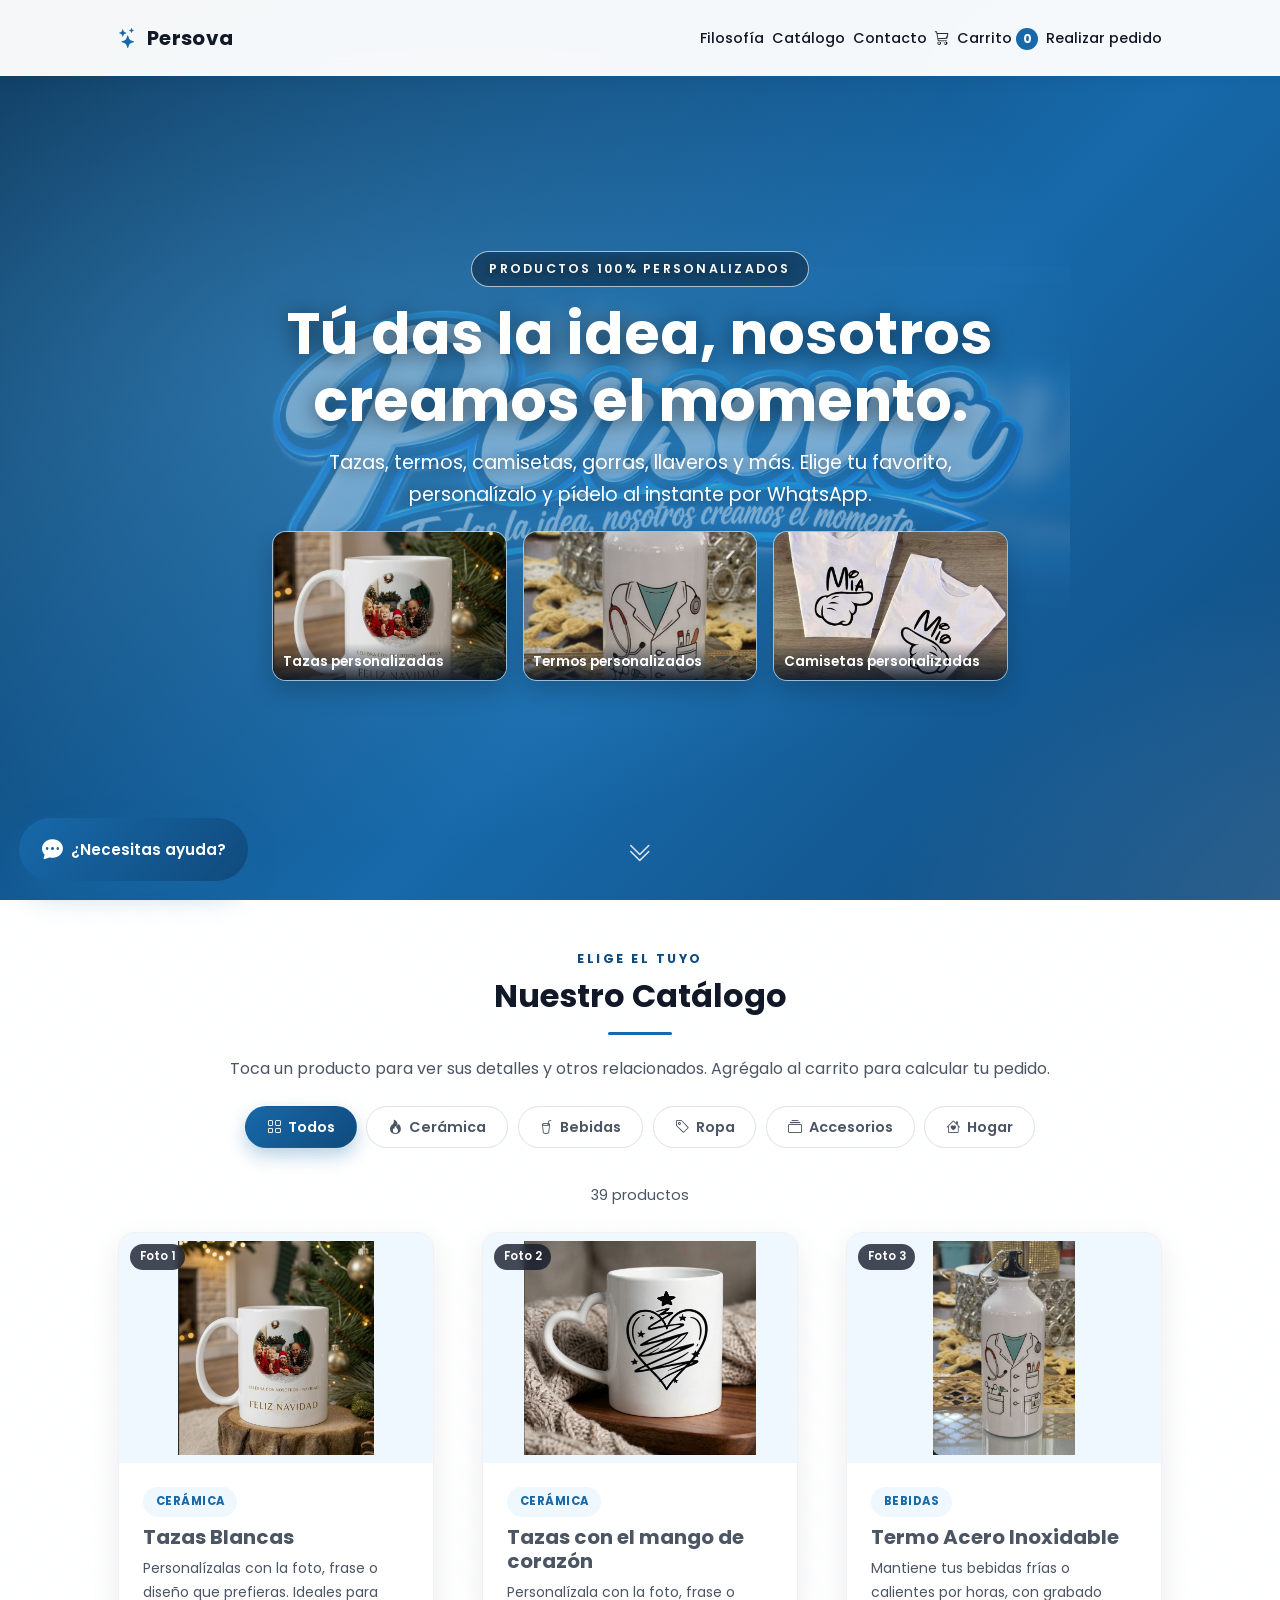
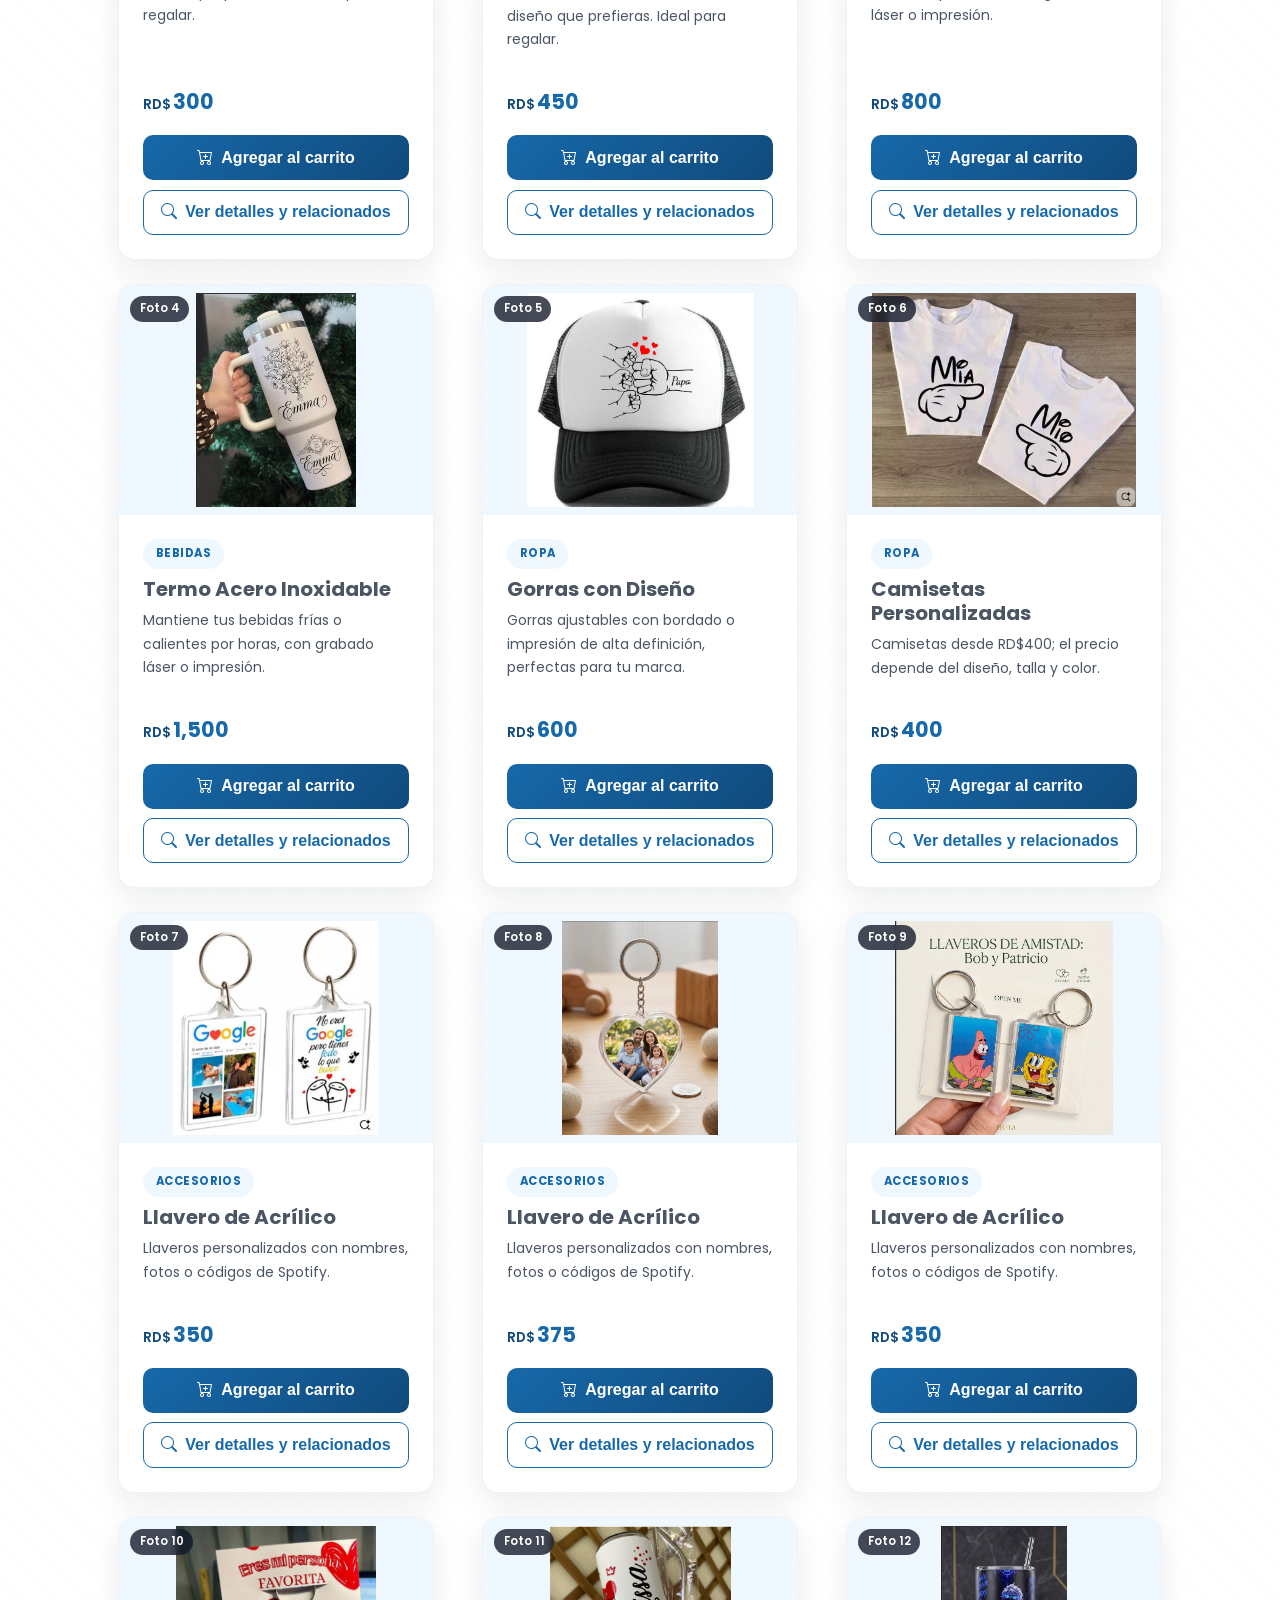
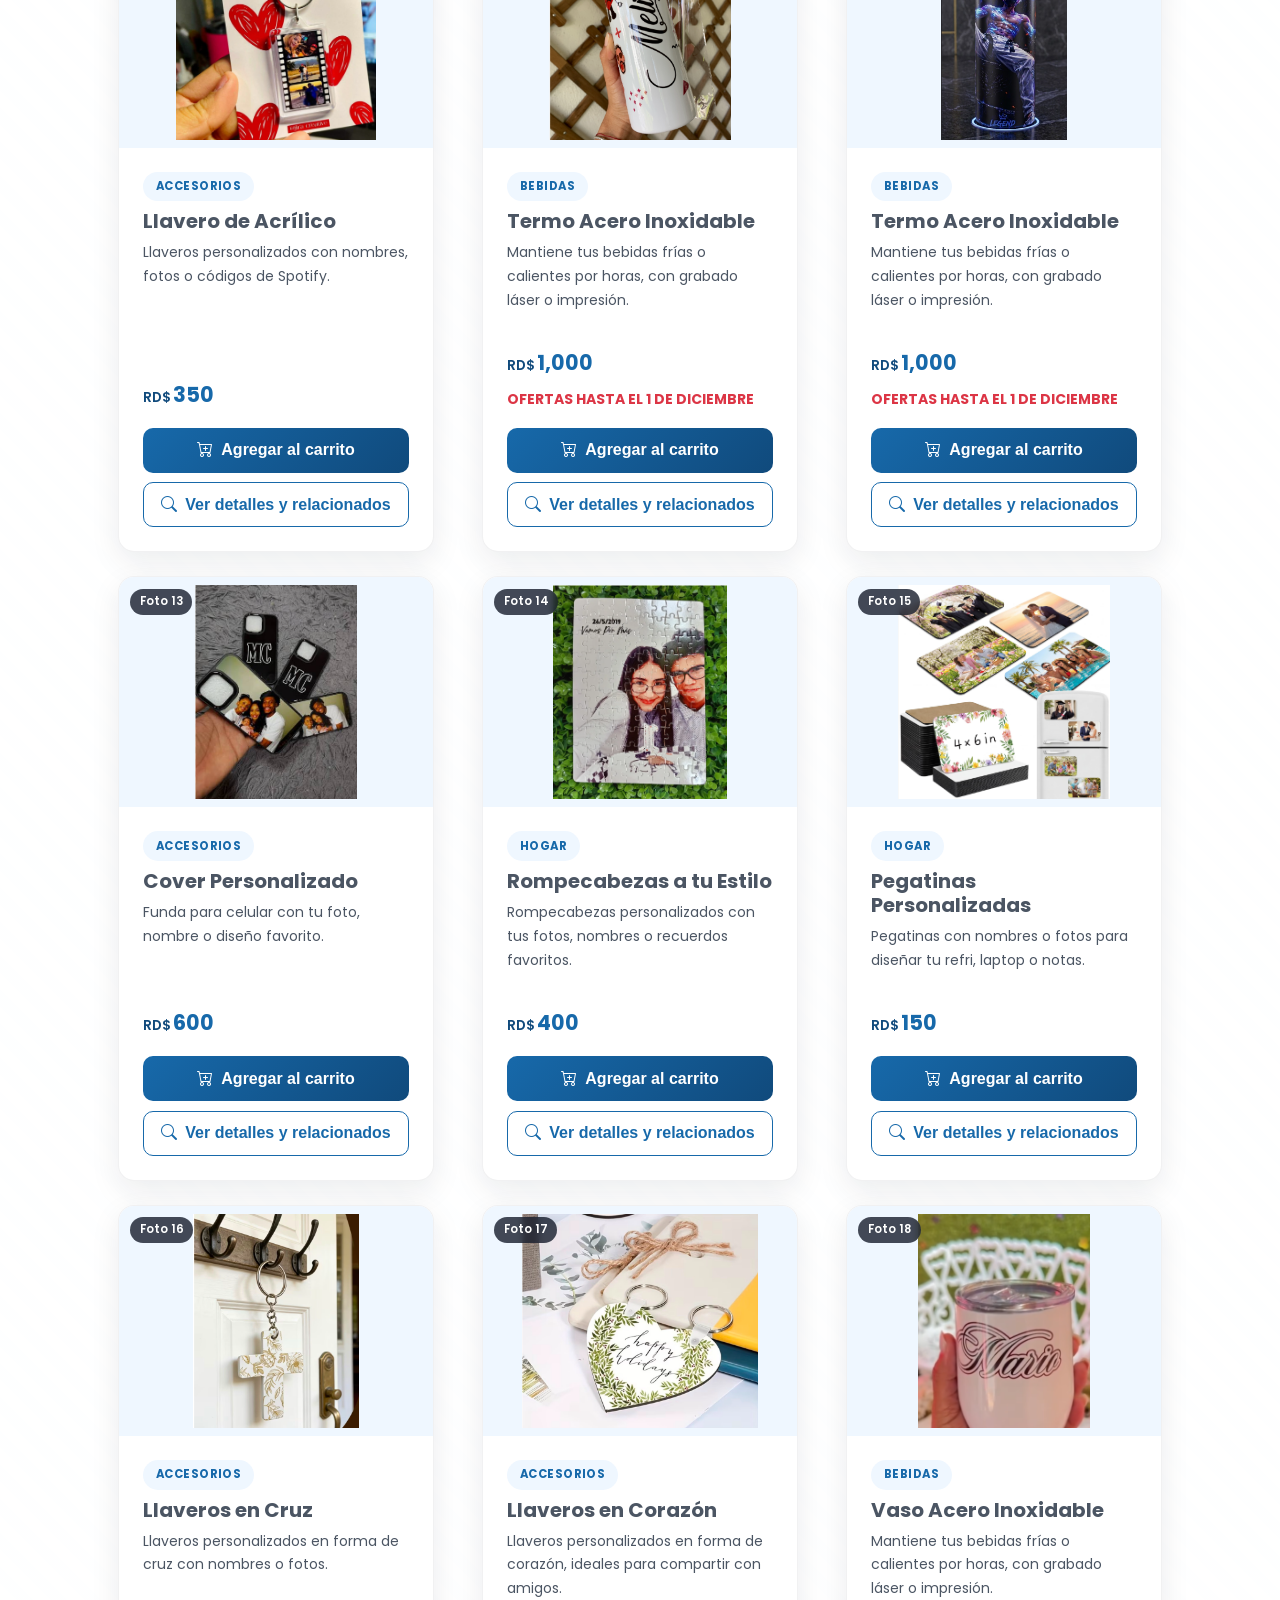
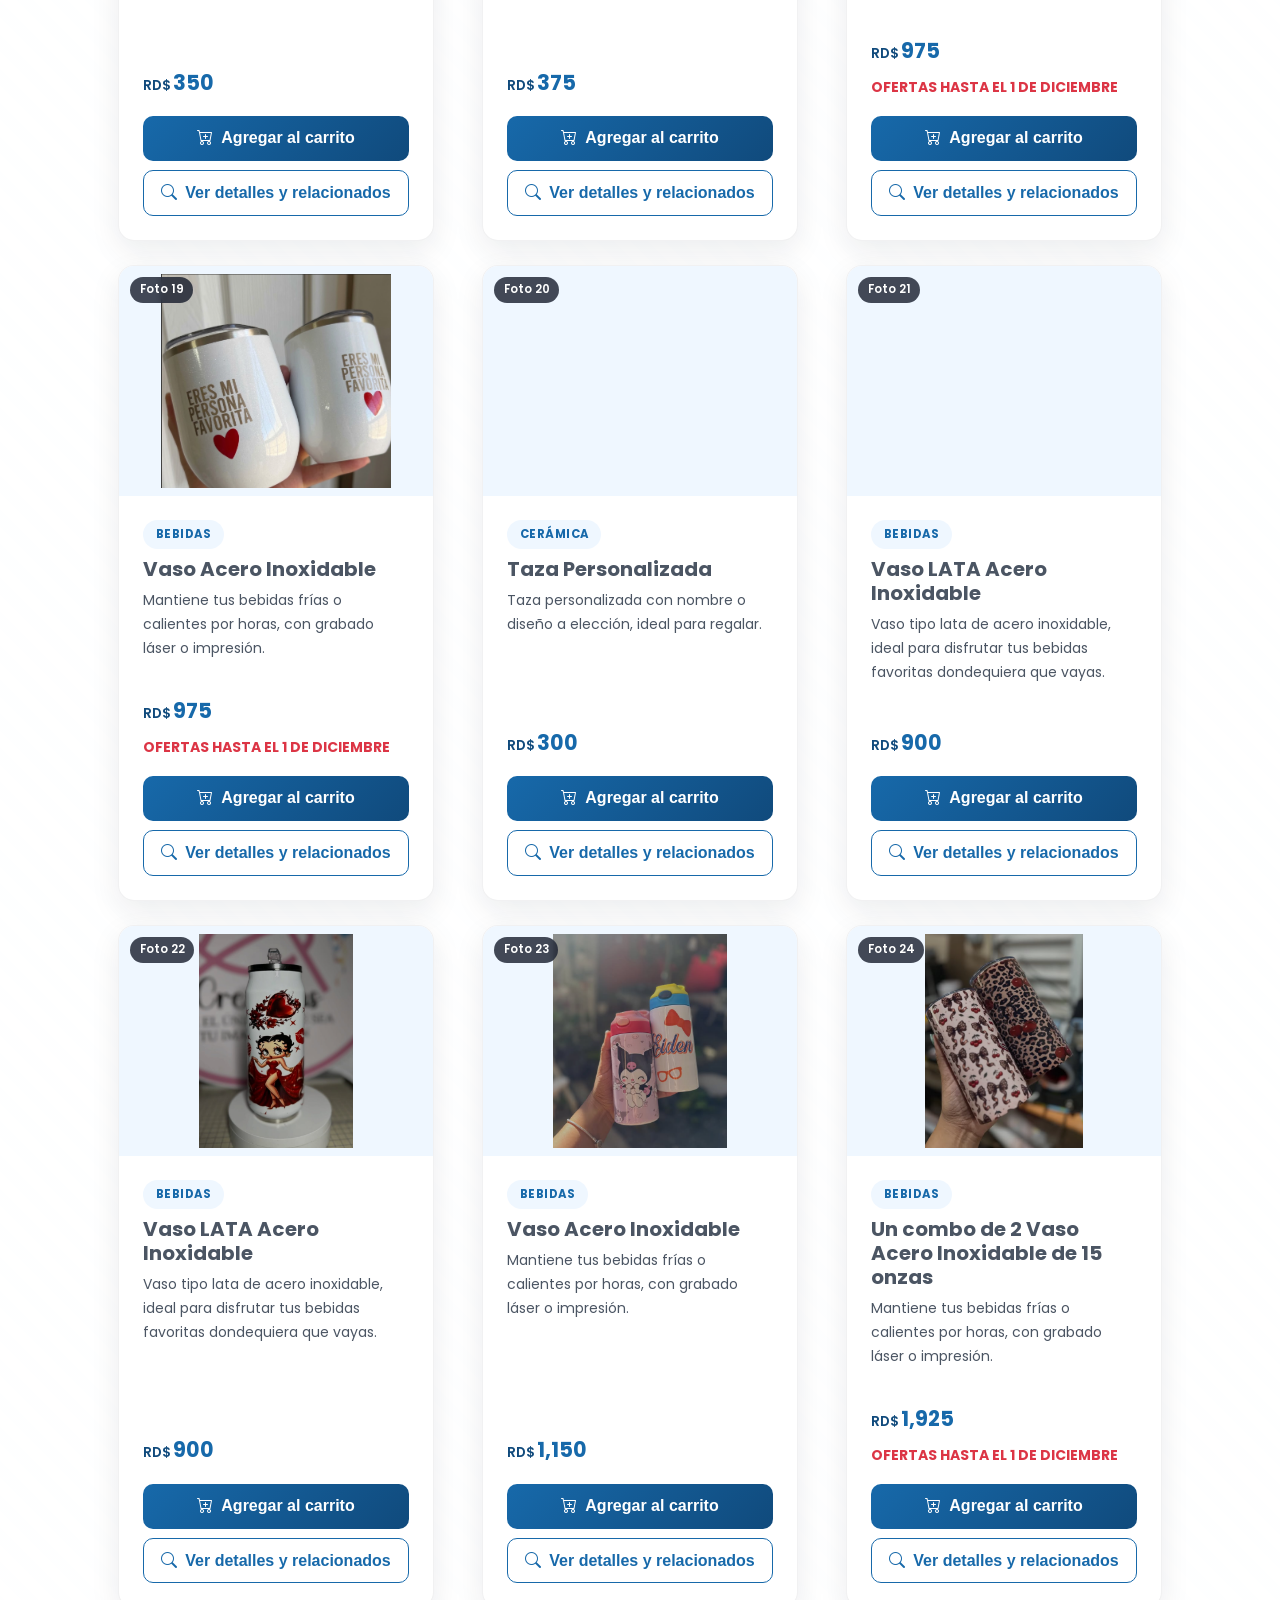
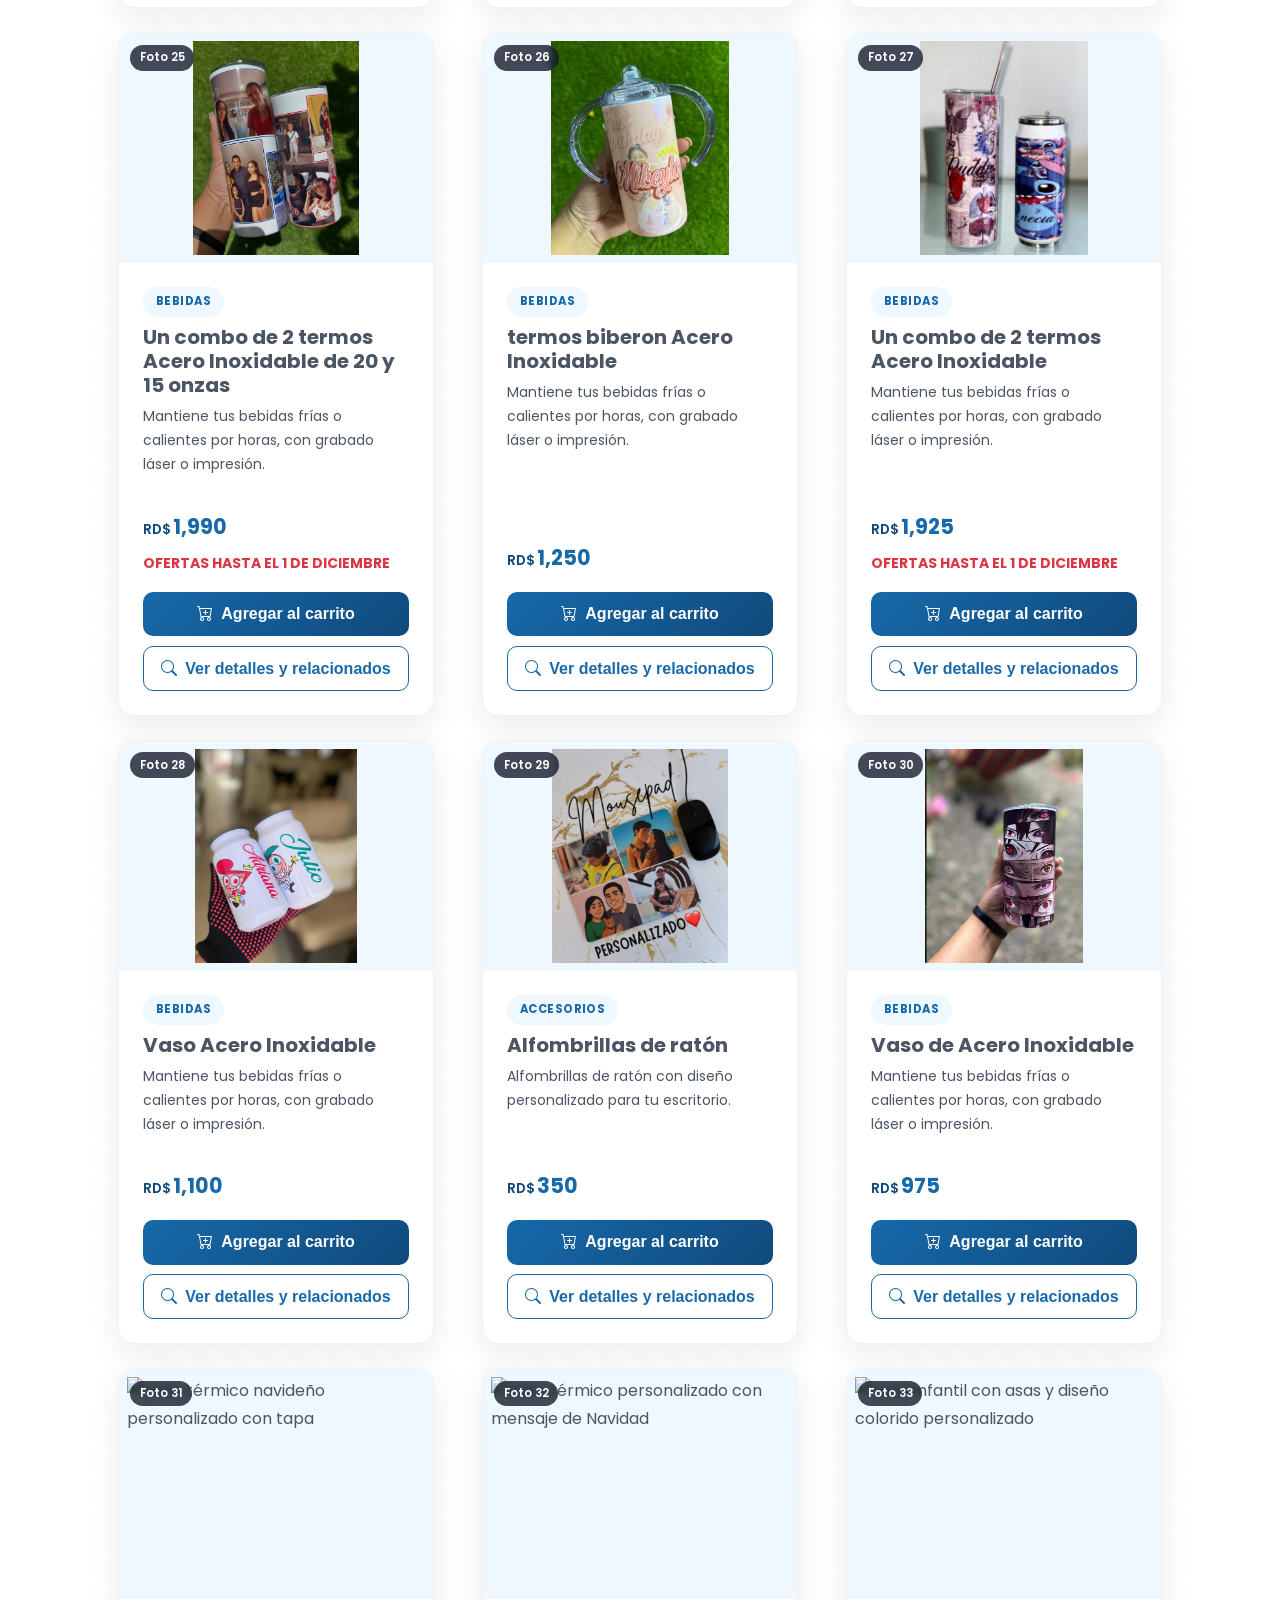
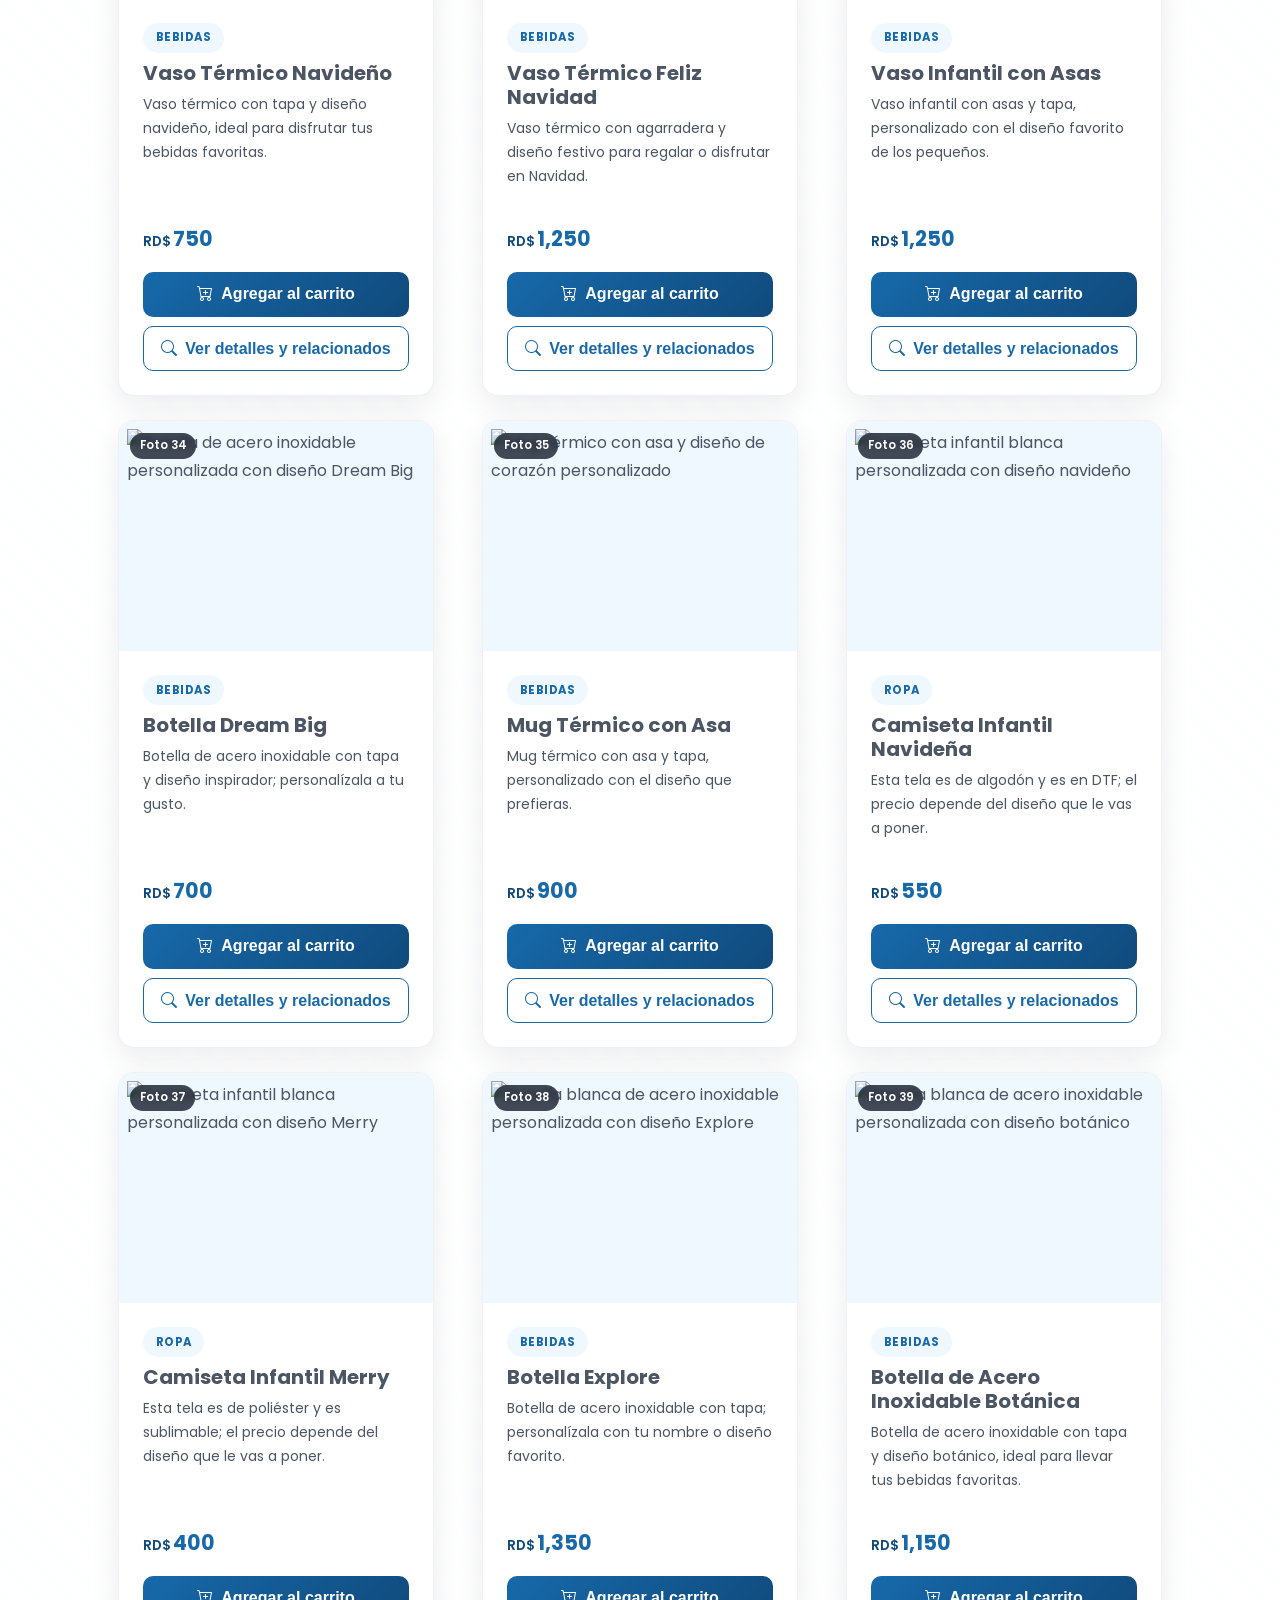
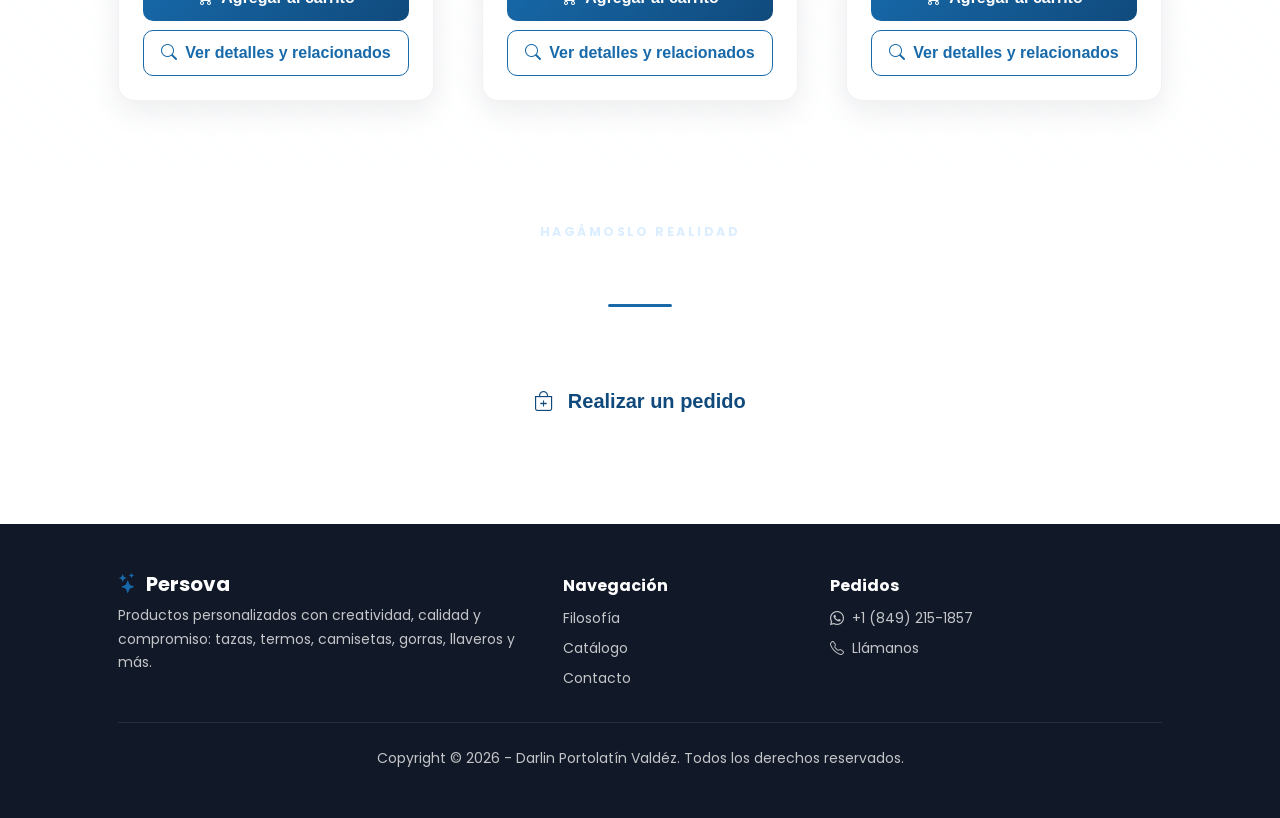
==== commit 8eefac37: "Publica catálogo completo con productos 31–39" ====
--- a/index.html
+++ b/index.html
@@ -1,1047 +1,1234 @@
-﻿
-
-
-
-
-
-
-
-
-
-
-
-
-
-
-
-
-
-<!DOCTYPE html>
-<html lang="es">
-    <head>
-        <meta charset="utf-8" />
-        <meta name="viewport" content="width=device-width, initial-scale=1" />
-        <meta name="description" content="Catálogo de productos personalizados: tazas, termos, camisetas, gorras, llaveros, platos y más. Productos personalizados por Persova." />
-        <meta name="author" content="Darlin Portolatín Valdéz" />
-        <meta name="theme-color" content="#1769aa" />
-        <title>Persova | Catálogo de Productos Personalizados</title>
-
-        <!-- Open Graph (vista previa al compartir) -->
-        <meta property="og:type" content="website" />
-        <meta property="og:site_name" content="Persova" />
-        <meta property="og:title" content="Persova | Catálogo de Productos Personalizados" />
-        <meta property="og:description" content="Tazas, termos, camisetas, gorras, llaveros y más, personalizados a tu gusto. Pídelos al instante por WhatsApp." />
-        <meta property="og:image" content="assets/img/bg-masthead.jpg" />
-        <meta name="twitter:card" content="summary_large_image" />
-
-        <!-- Favicon-->
-        <link rel="icon" type="image/x-icon" href="assets/favicon.ico" />
-
-        <!-- Fuentes: conectamos antes y cargamos sin bloquear -->
-        <link rel="preconnect" href="https://fonts.googleapis.com" />
-        <link rel="preconnect" href="https://fonts.gstatic.com" crossorigin />
-        <link href="https://fonts.googleapis.com/css2?family=Poppins:wght@400;500;600;700&display=swap" rel="stylesheet" />
-
-        <!-- Bootstrap Icons-->
-        <link href="https://cdn.jsdelivr.net/npm/bootstrap-icons@1.11.3/font/bootstrap-icons.css" rel="stylesheet" />
-
-        <!-- Core theme CSS (includes Bootstrap)-->
-        <link href="css/styles.css" rel="stylesheet" />
-        <!-- Estilos personalizados del catálogo-->
-        <link href="css/catalogo.css" rel="stylesheet" />
-        <!-- Chat de atención-->
-        <link href="css/chatbot.css" rel="stylesheet" />
-        <!-- Solicitud de pedidos-->
-        <link href="css/pedidos.css" rel="stylesheet" />
-        <!-- Mantiene ocultas las tarjetas mientras se configura el filtro inicial.
-             Si catalogo.js no llegara a cargar, se quita la marca y se ven todas. -->
-        <script>
-            document.documentElement.classList.add('js');
-            window.addEventListener('load', function () {
-                setTimeout(function () {
-                    if (!window.catalogoListo) document.documentElement.classList.remove('js');
-                }, 1500);
-            });
-        </script>
-    </head>
-    <body id="page-top">
-        <!-- Navegación -->
-        <nav class="navbar navbar-expand-lg fixed-top py-3" id="mainNav">
-            <div class="container px-4 px-lg-5">
-                <a class="navbar-brand fw-bold" href="#page-top"><i class="bi-stars me-1"></i> Persova</a>
-                <button class="navbar-toggler navbar-toggler-right" type="button" data-bs-toggle="collapse" data-bs-target="#navbarResponsive" aria-controls="navbarResponsive" aria-expanded="false" aria-label="Abrir menú"><span class="navbar-toggler-icon"></span></button>
-                <div class="collapse navbar-collapse" id="navbarResponsive">
-                    <ul class="navbar-nav ms-auto my-2 my-lg-0">
-                        <li class="nav-item"><a class="nav-link" href="#filosofia" id="nav-filosofia">Filosofía</a></li>
-                        <li class="nav-item"><a class="nav-link" href="#catalogo">Catálogo</a></li>
-                        <li class="nav-item"><a class="nav-link" href="#contacto">Contacto</a></li>
-                        <li class="nav-item"><button type="button" class="nav-link btn-carrito-nav" id="carrito-abrir" data-bs-toggle="modal" data-bs-target="#modal-carrito"><i class="bi-cart3 me-1"></i> Carrito <span class="carrito-cantidad" id="carrito-cantidad">0</span></button></li>
-                        <li class="nav-item"><button type="button" class="nav-link btn-abrir-pedido" data-bs-toggle="modal" data-bs-target="#modal-pedido">Realizar pedido</button></li>
-                    </ul>
-                </div>
-            </div>
-        </nav>
-
-        <!-- Hero -->
-        <header class="masthead text-center">
-            <div class="container px-4 px-lg-5">
-                <div class="row justify-content-center">
-                    <div class="col-lg-10">
-                        <span class="hero-kicker">Productos 100% personalizados</span>
-                        <h1 class="mb-0">Tú das la idea, nosotros creamos el momento.
-                        </h1>
-                        <p class="hero-sub">Tazas, termos, camisetas, gorras, llaveros y más. Elige tu favorito, personalízalo y pídelo al instante por WhatsApp.</p>
-                        <div class="hero-productos" aria-label="Algunos de nuestros productos">
-                            <figure class="hero-producto">
-                                <img src="assets/img/portfolio/fullsize/1.png" alt="Taza blanca personalizada" decoding="async" fetchpriority="high" />
-                                <figcaption>Tazas personalizadas</figcaption>
-                            </figure>
-                            <figure class="hero-producto">
-                                <img src="assets/img/portfolio/fullsize/3.png" alt="Termo de acero inoxidable personalizado" decoding="async" fetchpriority="high" />
-                                <figcaption>Termos personalizados</figcaption>
-                            </figure>
-                            <figure class="hero-producto">
-                                <img src="assets/img/portfolio/fullsize/6.png" alt="Camiseta personalizada" decoding="async" fetchpriority="high" />
-                                <figcaption>Camisetas personalizadas</figcaption>
-                            </figure>
-                        </div>
-                    </div>
-                </div>
-            </div>
-            <a class="hero-scroll" href="#filosofia" aria-label="Bajar a la siguiente sección"><i class="bi-chevron-double-down"></i></a>
-        </header>
-
-        <!-- Filosofía Institucional -->
-        <section class="page-section py-5" id="filosofia" hidden>
-            <div class="container px-4 px-lg-5">
-                <div class="text-center mb-5">
-                    <div class="section-kicker mb-2">Quiénes somos</div>
-                    <h2 class="section-title mt-0">Filosofía Institucional</h2>
-                    <hr class="divider-oro" />
-                    <p>Los principios, valores, misión y visión que definen la identidad de nuestro emprendimiento.</p>
-                </div>
-
-                <div class="row g-4 justify-content-center mb-4">
-                    <div class="col-lg-4 col-md-6">
-                        <div class="value-card">
-                            <span class="value-icon"><i class="bi-bullseye"></i></span>
-                            <h3>Misión</h3>
-                            <p class="mb-0">Ofrecer productos personalizados, creativos y de calidad, adaptados a los gustos y necesidades de nuestros clientes: tazas, termos, camisetas, gorras, platos y más, para expresar ideas, emociones, recuerdos y la identidad de personas, negocios y organizaciones.</p>
-                        </div>
-                    </div>
-                    <div class="col-lg-4 col-md-6">
-                        <div class="value-card">
-                            <span class="value-icon"><i class="bi-eye"></i></span>
-                            <h3>Visión</h3>
-                            <p class="mb-0">Ser un emprendimiento de personalización reconocido a nivel nacional por la calidad, creatividad e innovación de nuestros productos, logrando satisfacer a nuestros clientes y expandiendo nuestros servicios para convertirnos en una marca reconocida y confiable.</p>
-                        </div>
-                    </div>
-                    <div class="col-lg-4 col-md-6">
-                        <div class="value-card">
-                            <span class="value-icon"><i class="bi-shield-check"></i></span>
-                            <h3>Principio</h3>
-                            <p class="mb-0"><strong>Satisfacción del cliente:</strong> escuchamos y comprendemos las necesidades de cada cliente para ofrecerle un producto que cumpla o supere sus expectativas, revisando cada detalle del diseño y procurando entregar calidad en cada pedido.</p>
-                        </div>
-                    </div>
-                </div>
-
-                <div class="row justify-content-center">
-                    <div class="col-lg-10">
-                        <div class="principio-box">
-                            <h3 class="h5 fw-bold mb-3"><i class="bi-heart me-2"></i>Nuestros valores</h3>
-                            <ul class="value-list">
-                                <li><strong>Creatividad:</strong> diseñamos piezas originales, innovadoras y atractivas, adaptadas a los gustos y preferencias de cada cliente.</li>
-                                <li><strong>Responsabilidad:</strong> cumplimos con nuestros compromisos de manera puntual y organizada, entregando los pedidos en el tiempo acordado.</li>
-                                <li><strong>Calidad:</strong> cuidamos cada detalle del diseño, los materiales y la elaboración para ofrecer productos bien terminados.</li>
-                                <li><strong>Respeto:</strong> valoramos las ideas, opiniones y preferencias de nuestros clientes y tomamos en cuenta sus sugerencias.</li>
-                                <li class="mb-0"><strong>Compromiso:</strong> trabajamos con dedicación para que cada producto personalizado cumpla con lo solicitado.</li>
-                            </ul>
-                        </div>
-                    </div>
-                </div>
-            </div>
-        </section>
-
-        <!-- Catálogo de productos -->
-        <section class="page-section py-5" id="catalogo">
-            <div class="container px-4 px-lg-5">
-                <div class="text-center mb-4">
-                    <div class="section-kicker mb-2">Elige el tuyo</div>
-                    <h2 class="section-title mt-0">Nuestro Catálogo</h2>
-                    <hr class="divider-oro" />
-                    <p>Toca un producto para ver sus detalles y otros relacionados. Agrégalo al carrito para calcular tu pedido.</p>
-                </div>
-
-                <!-- Filtro por categoría -->
-                <div class="filtros" role="group" aria-label="Filtrar productos por categoría">
-                    <button type="button" class="filtro-btn active" data-filtro="todos" aria-pressed="true"><i class="bi-grid me-1"></i> Todos</button>
-                    <button type="button" class="filtro-btn" data-filtro="ceramica" aria-pressed="false"><i class="bi-fire me-1"></i> Cerámica</button>
-                    <button type="button" class="filtro-btn" data-filtro="bebidas" aria-pressed="false"><i class="bi-cup-straw me-1"></i> Bebidas</button>
-                    <button type="button" class="filtro-btn" data-filtro="ropa" aria-pressed="false"><i class="bi-tag me-1"></i> Ropa</button>
-                    <button type="button" class="filtro-btn" data-filtro="accesorios" aria-pressed="false"><i class="bi-collection me-1"></i> Accesorios</button>
-                    <button type="button" class="filtro-btn" data-filtro="hogar" aria-pressed="false"><i class="bi-house-heart me-1"></i> Hogar</button>
-                </div>
-                <section class="producto-detalle" id="producto-detalle" aria-live="polite" hidden>
-                    <button type="button" class="btn-volver-catalogo" id="volver-catalogo"><i class="bi-arrow-left me-2" aria-hidden="true"></i>Volver a todos los productos</button>
-                    <div class="producto-detalle-contenido" id="producto-detalle-contenido"></div>
-                </section>
-                <div class="relacionados-titulo" id="titulo-relacionados" hidden>
-                    <h3>Más productos relacionados</h3>
-                    <p id="texto-relacionados"></p>
-                </div>
-                <p class="resultado-contador" id="contador-texto" aria-live="polite">30 productos</p>
-
-                <div class="row gx-4 gx-lg-5" id="grid-productos">
-                    <!-- Producto 1 -->
-                    <div class="col-lg-4 col-md-6 mb-4 producto" data-categoria="ceramica">
-                        <div class="card product-card h-100">
-                            <div class="product-img-wrap">
-                                <img class="product-img" src="assets/img/portfolio/fullsize/1.png" alt="Taza blanca personalizada con diseño a elección" loading="lazy" decoding="async" />
-                                <span class="product-num">Foto 1</span>
-                            </div>
-
-
-                            <div class="card-body d-flex flex-column p-4">
-                                <span class="badge-category align-self-start mb-2">Cerámica</span>
-                                <h3 class="h5 fw-bold mb-2">Tazas Blancas</h3>
-                                <p class="small flex-grow-1">Personalízalas con la foto, frase o diseño que prefieras. Ideales para regalar.</p>
-                                <div class="d-flex align-items-center justify-content-between mt-3 mb-3">
-                                    <span class="product-price"><span class="moneda">RD$</span>300</span>
-                                </div>
-                                <a href="https://wa.me/18492151857?text=Hola%20Darlin,%20quiero%20ordenar%20la%20Taza%20Blanca%20de%20la%20foto%201%20(RD$300)." target="_blank" rel="noopener" class="btn btn-whatsapp">
-                                    <i class="bi-whatsapp me-2"></i> Pedir por WhatsApp
-                                </a>
-                            </div>
-                        </div>
-                    </div>
-
-                    <!-- Producto 2 -->
-                    <div class="col-lg-4 col-md-6 mb-4 producto" data-categoria="ceramica">
-                        <div class="card product-card h-100">
-                            <div class="product-img-wrap">
-                                <img class="product-img" src="assets/img/portfolio/fullsize/2.png" alt="Taza personalizada con mango en forma de corazón" loading="lazy" decoding="async" />
-                                <span class="product-num">Foto 2</span>
-                            </div>
-                            <div class="card-body d-flex flex-column p-4">
-                                <span class="badge-category align-self-start mb-2">Cerámica</span>
-                                <h3 class="h5 fw-bold mb-2">Tazas con el mango de corazón</h3>
-                                <p class="small flex-grow-1">Personalízala con la foto, frase o diseño que prefieras. Ideal para regalar.</p>
-                                <div class="d-flex align-items-center justify-content-between mt-3 mb-3">
-                                    <span class="product-price"><span class="moneda">RD$</span>450</span>
-                                </div>
-                                <a href="https://wa.me/18492151857?text=Hola%20Darlin,%20quiero%20ordenar%20la%20Taza%20con%20mango%20de%20corazón%20de%20la%20foto%202%20(RD$450)." target="_blank" rel="noopener" class="btn btn-whatsapp">
-                                    <i class="bi-whatsapp me-2"></i> Pedir por WhatsApp
-                                </a>
-                            </div>
-                        </div>
-                    </div>
-
-                    <!-- Producto 3 -->
-                    <div class="col-lg-4 col-md-6 mb-4 producto" data-categoria="bebidas">
-                        <div class="card product-card h-100">
-                            <div class="product-img-wrap">
-                                <img class="product-img" src="assets/img/portfolio/fullsize/3.png" alt="Termo de acero inoxidable personalizado" loading="lazy" decoding="async" />
-                                <span class="product-num">Foto 3</span>
-                            </div>
-                            <div class="card-body d-flex flex-column p-4">
-                                <span class="badge-category align-self-start mb-2">Bebidas</span>
-                                <h3 class="h5 fw-bold mb-2">Termo Acero Inoxidable</h3>
-                                <p class="small flex-grow-1">Mantiene tus bebidas frías o calientes por horas, con grabado láser o impresión.</p>
-                                <div class="d-flex align-items-center justify-content-between mt-3 mb-3">
-                                    <span class="product-price"><span class="moneda">RD$</span>800</span>
-                                </div>
-                                <a href="https://wa.me/18492151857?text=Hola%20Darlin,%20quiero%20ordenar%20el%20Termo%20de%20la%20foto%203%20(RD$800)." target="_blank" rel="noopener" class="btn btn-whatsapp">
-                                    <i class="bi-whatsapp me-2"></i> Pedir por WhatsApp
-                                </a>
-                            </div>
-                        </div>
-                    </div>
-
-                    <!-- Producto 4 -->
-                    <div class="col-lg-4 col-md-6 mb-4 producto" data-categoria="bebidas">
-                        <div class="card product-card h-100">
-                            <div class="product-img-wrap">
-                                <img class="product-img" src="assets/img/portfolio/fullsize/4.png" alt="Termo de acero inoxidable personalizado" loading="lazy" decoding="async" />
-                                <span class="product-num">Foto 4</span>
-                            </div>
-                            <div class="card-body d-flex flex-column p-4">
-                                <span class="badge-category align-self-start mb-2">Bebidas</span>
-                                <h3 class="h5 fw-bold mb-2">Termo Acero Inoxidable</h3>
-                                <p class="small flex-grow-1">Mantiene tus bebidas frías o calientes por horas, con grabado láser o impresión.</p>
-                                <div class="d-flex align-items-center justify-content-between mt-3 mb-3">
-                                    <span class="product-price"><span class="moneda">RD$</span>1,500</span>
-                                </div>
-                                <a href="https://wa.me/18492151857?text=Hola%20Darlin,%20quiero%20ordenar%20el%20Termo%20de%20la%20foto%204%20(RD$1,500)." target="_blank" rel="noopener" class="btn btn-whatsapp">
-                                    <i class="bi-whatsapp me-2"></i> Pedir por WhatsApp
-                                </a>
-                            </div>
-                        </div>
-                    </div>
-
-                    <!-- Producto 5 -->
-                    <div class="col-lg-4 col-md-6 mb-4 producto" data-categoria="ropa">
-                        <div class="card product-card h-100">
-                            <div class="product-img-wrap">
-                                <img class="product-img" src="assets/img/portfolio/fullsize/5.png" alt="Gorra personalizada con diseño propio" loading="lazy" decoding="async" />
-                                <span class="product-num">Foto 5</span>
-                            </div>
-                            <div class="card-body d-flex flex-column p-4">
-                                <span class="badge-category align-self-start mb-2">Ropa</span>
-                                <h3 class="h5 fw-bold mb-2">Gorras con Diseño</h3>
-                                <p class="small flex-grow-1">Gorras ajustables con bordado o impresión de alta definición, perfectas para tu marca.</p>
-                                <div class="d-flex align-items-center justify-content-between mt-3 mb-3">
-                                    <span class="product-price"><span class="moneda">RD$</span>600</span>
-                                </div>
-                                <a href="https://wa.me/18492151857?text=Hola%20Darlin,%20quiero%20ordenar%20la%20Gorra%20de%20la%20foto%205%20(RD$600)." target="_blank" rel="noopener" class="btn btn-whatsapp">
-                                    <i class="bi-whatsapp me-2"></i> Pedir por WhatsApp
-                                </a>
-                            </div>
-                        </div>
-                    </div>
-
-                    <!-- Producto 6 -->
-                    <div class="col-lg-4 col-md-6 mb-4 producto" data-categoria="ropa">
-                        <div class="card product-card h-100">
-                            <div class="product-img-wrap">
-                                <img class="product-img" src="assets/img/portfolio/fullsize/6.png" alt="Camiseta personalizada con frase o foto" loading="lazy" decoding="async" />
-                                <span class="product-num">Foto 6</span>
-                            </div>
-                            <div class="card-body d-flex flex-column p-4">
-                                <span class="badge-category align-self-start mb-2">Ropa</span>
-                                <h3 class="h5 fw-bold mb-2">Camisetas Personalizadas</h3>
-                                <p class="small flex-grow-1">Camisetas desde RD$400; el precio depende del diseño, talla y color.</p>
-                                <div class="d-flex align-items-center justify-content-between mt-3 mb-3">
-                                    <span class="product-price"><span class="moneda">RD$</span>400</span>
-                                </div>
-                                <a href="https://wa.me/18492151857?text=Hola%20Darlin,%20quiero%20ordenar%20la%20Camiseta%20de%20la%20foto%206%20(desde%20RD$400)." target="_blank" rel="noopener" class="btn btn-whatsapp">
-                                    <i class="bi-whatsapp me-2"></i> Pedir por WhatsApp
-                                </a>
-                            </div>
-                        </div>
-                    </div>
-
-                    <!-- Producto 7 -->
-                    <div class="col-lg-4 col-md-6 mb-4 producto" data-categoria="accesorios">
-                        <div class="card product-card h-100">
-                            <div class="product-img-wrap">
-                                <img class="product-img" src="assets/img/portfolio/fullsize/7.png" alt="Llavero de acrílico personalizado" loading="lazy" decoding="async" />
-                                <span class="product-num">Foto 7</span>
-                            </div>
-                            <div class="card-body d-flex flex-column p-4">
-                                <span class="badge-category align-self-start mb-2">Accesorios</span>
-                                <h3 class="h5 fw-bold mb-2">Llavero de Acrílico</h3>
-                                <p class="small flex-grow-1">Llaveros personalizados con nombres, fotos o códigos de Spotify.</p>
-                                <div class="d-flex align-items-center justify-content-between mt-3 mb-3">
-                                    <span class="product-price"><span class="moneda">RD$</span>350</span>
-                                </div>
-                                <a href="https://wa.me/18492151857?text=Hola%20Darlin,%20quiero%20ordenar%20el%20Llavero%20de%20acrílico%20de%20la%20foto%207%20(RD$350)." target="_blank" rel="noopener" class="btn btn-whatsapp">
-                                    <i class="bi-whatsapp me-2"></i> Pedir por WhatsApp
-                                </a>
-                            </div>
-                        </div>
-                    </div>
-
-                    <!-- Producto 8 -->
-                    <div class="col-lg-4 col-md-6 mb-4 producto" data-categoria="accesorios">
-                        <div class="card product-card h-100">
-                            <div class="product-img-wrap">
-                                <img class="product-img" src="assets/img/portfolio/fullsize/8.png" alt="Llavero de acrílico personalizado" loading="lazy" decoding="async" />
-                                <span class="product-num">Foto 8</span>
-                            </div>
-                            <div class="card-body d-flex flex-column p-4">
-                                <span class="badge-category align-self-start mb-2">Accesorios</span>
-                                <h3 class="h5 fw-bold mb-2">Llavero de Acrílico</h3>
-                                <p class="small flex-grow-1">Llaveros personalizados con nombres, fotos o códigos de Spotify.</p>
-                                <div class="d-flex align-items-center justify-content-between mt-3 mb-3">
-                                    <span class="product-price"><span class="moneda">RD$</span>375</span>
-                                </div>
-                                <a href="https://wa.me/18492151857?text=Hola%20Darlin,%20quiero%20ordenar%20el%20Llavero%20de%20acrílico%20de%20la%20foto%208%20(RD$375)." target="_blank" rel="noopener" class="btn btn-whatsapp">
-                                    <i class="bi-whatsapp me-2"></i> Pedir por WhatsApp
-                                </a>
-                            </div>
-                        </div>
-                    </div>
-
-                    <!-- Producto 9 -->
-                    <div class="col-lg-4 col-md-6 mb-4 producto" data-categoria="accesorios">
-                        <div class="card product-card h-100">
-                            <div class="product-img-wrap">
-                                <img class="product-img" src="assets/img/portfolio/fullsize/9.png" alt="Llavero de acrílico personalizado" loading="lazy" decoding="async" />
-                                <span class="product-num">Foto 9</span>
-                            </div>
-                            <div class="card-body d-flex flex-column p-4">
-                                <span class="badge-category align-self-start mb-2">Accesorios</span>
-                                <h3 class="h5 fw-bold mb-2">Llavero de Acrílico</h3>
-                                <p class="small flex-grow-1">Llaveros personalizados con nombres, fotos o códigos de Spotify.</p>
-                                <div class="d-flex align-items-center justify-content-between mt-3 mb-3">
-                                    <span class="product-price"><span class="moneda">RD$</span>350</span>
-                                </div>
-                                <a href="https://wa.me/18492151857?text=Hola%20Darlin,%20quiero%20ordenar%20el%20Llavero%20de%20acrílico%20de%20la%20foto%209%20(RD$350)." target="_blank" rel="noopener" class="btn btn-whatsapp">
-                                    <i class="bi-whatsapp me-2"></i> Pedir por WhatsApp
-                                </a>
-                            </div>
-                        </div>
-                    </div>
-
-                    <!-- Producto 10 -->
-                    <div class="col-lg-4 col-md-6 mb-4 producto" data-categoria="accesorios">
-                        <div class="card product-card h-100">
-                            <div class="product-img-wrap">
-                                <img class="product-img" src="assets/img/portfolio/fullsize/10.png" alt="Llavero de acrílico personalizado" loading="lazy" decoding="async" />
-                                <span class="product-num">Foto 10</span>
-                            </div>
-                            <div class="card-body d-flex flex-column p-4">
-                                <span class="badge-category align-self-start mb-2">Accesorios</span>
-                                <h3 class="h5 fw-bold mb-2">Llavero de Acrílico</h3>
-                                <p class="small flex-grow-1">Llaveros personalizados con nombres, fotos o códigos de Spotify.</p>
-                                <div class="d-flex align-items-center justify-content-between mt-3 mb-3">
-                                    <span class="product-price"><span class="moneda">RD$</span>350</span>
-                                </div>
-                                <a href="https://wa.me/18492151857?text=Hola%20Darlin,%20quiero%20ordenar%20el%20Llavero%20de%20acrílico%20de%20la%20foto%2010%20(RD$350)." target="_blank" rel="noopener" class="btn btn-whatsapp">
-                                    <i class="bi-whatsapp me-2"></i> Pedir por WhatsApp
-                                </a>
-                            </div>
-                        </div>
-                    </div>
-
-                    <!-- Producto 11 -->
-                    <div class="col-lg-4 col-md-6 mb-4 producto" data-categoria="bebidas">
-                        <div class="card product-card h-100">
-                            <div class="product-img-wrap">
-                                <img class="product-img" src="assets/img/portfolio/fullsize/11.png" alt="Termo de acero inoxidable personalizado" loading="lazy" decoding="async" />
-                                <span class="product-num">Foto 11</span>
-                            </div>
-                            <div class="card-body d-flex flex-column p-4">
-                                <span class="badge-category align-self-start mb-2">Bebidas</span>
-                                <h3 class="h5 fw-bold mb-2">Termo Acero Inoxidable</h3>
-                                <p class="small flex-grow-1">Mantiene tus bebidas frías o calientes por horas, con grabado láser o impresión.</p>
-                                <div class="d-flex align-items-center flex-wrap gap-2 mt-3 mb-3">
-                                    <span class="product-price"><span class="moneda">RD$</span>1,000</span>
-                                    <span class="text-danger fw-bold small">OFERTAS HASTA EL 1 DE DICIEMBRE</span>
-                                </div>
-                                <a href="https://wa.me/18492151857?text=Hola%20Darlin,%20quiero%20ordenar%20el%20Termo%20de%20la%20foto%2011%20(RD$1,000)." target="_blank" rel="noopener" class="btn btn-whatsapp">
-                                    <i class="bi-whatsapp me-2"></i> Pedir por WhatsApp
-                                </a>
-                            </div>
-                        </div>
-                    </div>
-
-                    <!-- Producto 12 -->
-                    <div class="col-lg-4 col-md-6 mb-4 producto" data-categoria="bebidas">
-                        <div class="card product-card h-100">
-                            <div class="product-img-wrap">
-                                <img class="product-img" src="assets/img/portfolio/fullsize/12.png" alt="Termo de acero inoxidable personalizado" loading="lazy" decoding="async" />
-                                <span class="product-num">Foto 12</span>
-                            </div>
-                            <div class="card-body d-flex flex-column p-4">
-                                <span class="badge-category align-self-start mb-2">Bebidas</span>
-                                <h3 class="h5 fw-bold mb-2">Termo Acero Inoxidable</h3>
-                                <p class="small flex-grow-1">Mantiene tus bebidas frías o calientes por horas, con grabado láser o impresión.</p>
-                                <div class="d-flex align-items-center flex-wrap gap-2 mt-3 mb-3">
-                                    <span class="product-price"><span class="moneda">RD$</span>1,000</span>
-                                    <span class="text-danger fw-bold small">OFERTAS HASTA EL 1 DE DICIEMBRE</span>
-                                </div>
-                                <a href="https://wa.me/18492151857?text=Hola%20Darlin,%20quiero%20ordenar%20el%20Termo%20de%20la%20foto%2012%20(RD$1,000)." target="_blank" rel="noopener" class="btn btn-whatsapp">
-                                    <i class="bi-whatsapp me-2"></i> Pedir por WhatsApp
-                                </a>
-                            </div>
-                        </div>
-                    </div>
-
-                    <!-- Producto 13 -->
-                    <div class="col-lg-4 col-md-6 mb-4 producto" data-categoria="accesorios">
-                        <div class="card product-card h-100">
-                            <div class="product-img-wrap">
-                                <img class="product-img" src="assets/img/portfolio/fullsize/13.png" alt="Cover de celular personalizado" loading="lazy" decoding="async" />
-                                <span class="product-num">Foto 13</span>
-                            </div>
-                            <div class="card-body d-flex flex-column p-4">
-                                <span class="badge-category align-self-start mb-2">Accesorios</span>
-                                <h3 class="h5 fw-bold mb-2">Cover Personalizado</h3>
-                                <p class="small flex-grow-1">Funda para celular con tu foto, nombre o diseño favorito.</p>
-                                <div class="d-flex align-items-center justify-content-between mt-3 mb-3">
-                                    <span class="product-price"><span class="moneda">RD$</span>600</span>
-                                </div>
-                                <a href="https://wa.me/18492151857?text=Hola%20Darlin,%20quiero%20ordenar%20el%20Cover%20de%20la%20foto%2013%20(RD$600)." target="_blank" rel="noopener" class="btn btn-whatsapp">
-                                    <i class="bi-whatsapp me-2"></i> Pedir por WhatsApp
-                                </a>
-                            </div>
-                        </div>
-                    </div>
-
-                    <!-- Producto 14 -->
-                    <div class="col-lg-4 col-md-6 mb-4 producto" data-categoria="hogar">
-                        <div class="card product-card h-100">
-                            <div class="product-img-wrap">
-                                <img class="product-img" src="assets/img/portfolio/fullsize/14.png" alt="Rompecabezas personalizado con tus fotos" loading="lazy" decoding="async" />
-                                <span class="product-num">Foto 14   </span>
-                            </div>
-                            <div class="card-body d-flex flex-column p-4">
-                                <span class="badge-category align-self-start mb-2">Hogar</span>
-                                <h3 class="h5 fw-bold mb-2">Rompecabezas a tu Estilo</h3>
-                                <p class="small flex-grow-1">Rompecabezas personalizados con tus fotos, nombres o recuerdos favoritos.</p>
-                                <div class="d-flex align-items-center justify-content-between mt-3 mb-3">
-                                    <span class="product-price"><span class="moneda">RD$</span>675</span>
-                                </div>
-                                <a href="https://wa.me/18492151857?text=Hola%20Darlin,%20quiero%20ordenar%20el%20Rompecabezas%20de%20la%20foto%2014%20(RD$675)." target="_blank" rel="noopener" class="btn btn-whatsapp">
-                                    <i class="bi-whatsapp me-2"></i> Pedir por WhatsApp
-                                </a>
-                            </div>
-                        </div>
-                    </div>
-
-                    <!-- Producto 15 -->
-                    <div class="col-lg-4 col-md-6 mb-4 producto" data-categoria="hogar">
-                        <div class="card product-card h-100">
-                            <div class="product-img-wrap">
-                                <img class="product-img" src="assets/img/portfolio/fullsize/15.png" alt="Pegatina personalizada para refrigerador" loading="lazy" decoding="async" />
-                                <span class="product-num">Foto 15</span>
-                            </div>
-                            <div class="card-body d-flex flex-column p-4">
-                                <span class="badge-category align-self-start mb-2">Hogar</span>
-                                <h3 class="h5 fw-bold mb-2">Pegatinas Personalizadas</h3>
-                                <p class="small flex-grow-1">Pegatinas con nombres o fotos para diseñar tu refri, laptop o notas.</p>
-                                <div class="d-flex align-items-center justify-content-between mt-3 mb-3">
-                                    <span class="product-price"><span class="moneda">RD$</span>150</span>
-                                </div>
-                                <a href="https://wa.me/18492151857?text=Hola%20Darlin,%20quiero%20ordenar%20la%20Pegatina%20de%20la%20foto%2015%20(RD$150)." target="_blank" rel="noopener" class="btn btn-whatsapp">
-                                    <i class="bi-whatsapp me-2"></i> Pedir por WhatsApp
-                                </a>
-                            </div>
-                        </div>
-                    </div>
-
-                    <!-- Producto 16 -->
-                    <div class="col-lg-4 col-md-6 mb-4 producto" data-categoria="accesorios">
-                        <div class="card product-card h-100">
-                            <div class="product-img-wrap">
-                                <img class="product-img" src="assets/img/portfolio/fullsize/16.png" alt="Llavero en forma de cruz personalizado" loading="lazy" decoding="async" />
-                                <span class="product-num">Foto 16</span>
-                            </div>
-                            <div class="card-body d-flex flex-column p-4">
-                                <span class="badge-category align-self-start mb-2">Accesorios</span>
-                                <h3 class="h5 fw-bold mb-2">Llaveros en Cruz</h3>
-                                <p class="small flex-grow-1">Llaveros personalizados en forma de cruz con nombres o fotos.</p>
-                                <div class="d-flex align-items-center justify-content-between mt-3 mb-3">
-                                    <span class="product-price"><span class="moneda">RD$</span>350</span>
-                                </div>
-                                <a href="https://wa.me/18492151857?text=Hola%20Darlin,%20quiero%20ordenar%20el%20Llavero%20en%20Cruz%20de%20la%20foto%2016%20(RD$350)." target="_blank" rel="noopener" class="btn btn-whatsapp">
-                                    <i class="bi-whatsapp me-2"></i> Pedir por WhatsApp
-                                </a>
-                            </div>
-                        </div>
-                    </div>
-
-                    <!-- Producto 17 -->
-                    <div class="col-lg-4 col-md-6 mb-4 producto" data-categoria="accesorios">
-                        <div class="card product-card h-100">
-                            <div class="product-img-wrap">
-                                <img class="product-img" src="assets/img/portfolio/fullsize/17.png" alt="Llavero en forma de corazón personalizado" loading="lazy" decoding="async" />
-                                <span class="product-num">Foto 17</span>
-                            </div>
-                            <div class="card-body d-flex flex-column p-4">
-                                <span class="badge-category align-self-start mb-2">Accesorios</span>
-                                <h3 class="h5 fw-bold mb-2">Llaveros en Corazón</h3>
-                                <p class="small flex-grow-1">Llaveros personalizados en forma de corazón, ideales para compartir con amigos.</p>
-                                <div class="d-flex align-items-center justify-content-between mt-3 mb-3">
-                                    <span class="product-price"><span class="moneda">RD$</span>375</span>
-                                </div>
-                                <a href="https://wa.me/18492151857?text=Hola%20Darlin,%20quiero%20ordenar%20el%20Llavero%20en%20Corazón%20de%20la%20foto%2017%20(RD$375)." target="_blank" rel="noopener" class="btn btn-whatsapp">
-                                    <i class="bi-whatsapp me-2"></i> Pedir por WhatsApp
-                                </a>
-                            </div>
-                        </div>
-                    </div>
-
-                    <!-- Producto 18 -->
-                    <div class="col-lg-4 col-md-6 mb-4 producto" data-categoria="bebidas">
-                        <div class="card product-card h-100">
-                            <div class="product-img-wrap">
-                                <img class="product-img" src="assets/img/portfolio/fullsize/18.png" alt="Vaso de acero inoxidable personalizado" loading="lazy" decoding="async" />
-                                <span class="product-num">Foto 18</span>
-                            </div>
-                            <div class="card-body d-flex flex-column p-4">
-                                <span class="badge-category align-self-start mb-2">Bebidas</span>
-                                <h3 class="h5 fw-bold mb-2">Vaso Acero Inoxidable</h3>
-                                <p class="small flex-grow-1">Mantiene tus bebidas frías o calientes por horas, con grabado láser o impresión.</p>
-                                <div class="d-flex align-items-center flex-wrap gap-2 mt-3 mb-3">
-                                    <span class="product-price"><span class="moneda">RD$</span>975</span>
-                                    <span class="text-danger fw-bold small">OFERTAS HASTA EL 1 DE DICIEMBRE</span>
-                                </div>
-                                <a href="https://wa.me/18492151857?text=Hola%20Darlin,%20quiero%20ordenar%20el%20Vaso%20de%20la%20foto%2018%20(RD$975)." target="_blank" rel="noopener" class="btn btn-whatsapp">
-                                    <i class="bi-whatsapp me-2"></i> Pedir por WhatsApp
-                                </a>
-                            </div>
-                        </div>
-                    </div>
-
-                    <!-- Producto 19 -->
-                    <div class="col-lg-4 col-md-6 mb-4 producto" data-categoria="bebidas">
-                        <div class="card product-card h-100">
-                            <div class="product-img-wrap">
-                                <img class="product-img" src="assets/img/portfolio/fullsize/19.png" alt="Vaso de acero inoxidable personalizado" loading="lazy" decoding="async" />
-                                <span class="product-num">Foto 19</span>
-                            </div>
-                            <div class="card-body d-flex flex-column p-4">
-                                <span class="badge-category align-self-start mb-2">Bebidas</span>
-                                <h3 class="h5 fw-bold mb-2">Vaso Acero Inoxidable</h3>
-                                <p class="small flex-grow-1">Mantiene tus bebidas frías o calientes por horas, con grabado láser o impresión.</p>
-                                <div class="d-flex align-items-center flex-wrap gap-2 mt-3 mb-3">
-                                    <span class="product-price"><span class="moneda">RD$</span>975</span>
-                                    <span class="text-danger fw-bold small">OFERTAS HASTA EL 1 DE DICIEMBRE</span>
-                                </div>
-                                <a href="https://wa.me/18492151857?text=Hola%20Darlin,%20quiero%20ordenar%20el%20Vaso%20de%20la%20foto%2019%20(RD$975)." target="_blank" rel="noopener" class="btn btn-whatsapp">
-                                    <i class="bi-whatsapp me-2"></i> Pedir por WhatsApp
-                                </a>
-                            </div>
-                        </div>
-                    </div>
-
-                    <!-- Producto 20 -->
-                    <div class="col-lg-4 col-md-6 mb-4 producto" data-categoria="ceramica">
-                        <div class="card product-card h-100">
-                            <div class="product-img-wrap">
-                                <img class="product-img" src="assets/img/portfolio/fullsize/20.png" alt="Taza personalizada con diseño navideño y nombre" loading="lazy" decoding="async" />
-                                <span class="product-num">Foto 20</span>
-                            </div>
-                            <div class="card-body d-flex flex-column p-4">
-                                <span class="badge-category align-self-start mb-2">Cerámica</span>
-                                <h3 class="h5 fw-bold mb-2">Taza Personalizada</h3>
-                                <p class="small flex-grow-1">Taza personalizada con nombre o diseño a elección, ideal para regalar.</p>
-                                <div class="d-flex align-items-center justify-content-between mt-3 mb-3">
-                                    <span class="product-price"><span class="moneda">RD$</span>300</span>
-                                </div>
-                                <a href="https://wa.me/18492151857?text=Hola%20Darlin,%20quiero%20ordenar%20la%20Taza%20Personalizada%20de%20la%20foto%2020%20(RD$300)." target="_blank" rel="noopener" class="btn btn-whatsapp">
-                                    <i class="bi-whatsapp me-2"></i> Pedir por WhatsApp
-                                </a>
-                            </div>
-                        </div>
-                    </div>
-                    <!-- Producto 21 -->
-                    <div class="col-lg-4 col-md-6 mb-4 producto" data-categoria="bebidas">
-                        <div class="card product-card h-100">
-                            <div class="product-img-wrap">
-                                <img class="product-img" src="assets/img/portfolio/fullsize/21.png" alt="Vaso de acero inoxidable personalizado" loading="lazy" decoding="async" />
-                                <span class="product-num">Foto 21</span>
-                            </div>
-                            <div class="card-body d-flex flex-column p-4">
-                                <span class="badge-category align-self-start mb-2">Bebidas</span>
-                                <h3 class="h5 fw-bold mb-2">Vaso LATA  Acero Inoxidable</h3>
-                                <p class="small flex-grow-1">IDEAL PARA TU DIA A DIA.</p>
-                                <div class="d-flex align-items-center flex-wrap gap-2 mt-3 mb-3">
-                                    <span class="product-price"><span class="moneda">RD$</span>975</span>
-                                    <span class="text-danger fw-bold small">OFERTAS HASTA EL 1 DE DICIEMBRE</span>
-                                </div>
-                                <a href="https://wa.me/18492151857?text=Hola%20Darlin,%20quiero%20ordenar%20el%20Vaso%20de%20la%20foto%2021%20(RD$975)." target="_blank" rel="noopener" class="btn btn-whatsapp">
-                                    <i class="bi-whatsapp me-2"></i> Pedir por WhatsApp
-                                </a>
-                            </div>
-                        </div>
-                    </div>
-                       <!-- Producto 22 -->
-                    <div class="col-lg-4 col-md-6 mb-4 producto" data-categoria="bebidas">
-                        <div class="card product-card h-100">
-                            <div class="product-img-wrap">
-                                <img class="product-img" src="assets/img/portfolio/fullsize/22.png" alt="Vaso de acero inoxidable personalizado" loading="lazy" decoding="async" />
-                                <span class="product-num">Foto 22</span>
-                            </div>
-                            <div class="card-body d-flex flex-column p-4">
-                                <span class="badge-category align-self-start mb-2">Bebidas</span>
-                                <h3 class="h5 fw-bold mb-2">Vaso LATA  Acero Inoxidable</h3>
-                                <p class="small flex-grow-1">IDEAL PARA TU DIA A DIA.</p>
-                                <div class="d-flex align-items-center flex-wrap gap-2 mt-3 mb-3">
-                                    <span class="product-price"><span class="moneda">RD$</span>975</span>
-                                    <span class="text-danger fw-bold small">OFERTAS HASTA EL 1 DE DICIEMBRE</span>
-                                </div>
-                                <a href="https://wa.me/18492151857?text=Hola%20Darlin,%20quiero%20ordenar%20el%20Vaso%20de%20la%20foto%2022%20(RD$975)." target="_blank" rel="noopener" class="btn btn-whatsapp">
-                                    <i class="bi-whatsapp me-2"></i> Pedir por WhatsApp
-                                </a>
-                            </div>
-                        </div>
-                    </div>
-                                  <!-- Producto 23 -->
-                    <div class="col-lg-4 col-md-6 mb-4 producto" data-categoria="bebidas">
-                        <div class="card product-card h-100">
-                            <div class="product-img-wrap">
-                                <img class="product-img" src="assets/img/portfolio/fullsize/23.png" alt="Vaso de acero inoxidable personalizado" loading="lazy" decoding="async" />
-                                <span class="product-num">Foto 23</span>
-                            </div>
-                            <div class="card-body d-flex flex-column p-4">
-                                <span class="badge-category align-self-start mb-2">Bebidas</span>
-                                <h3 class="h5 fw-bold mb-2">Vaso Acero Inoxidable</h3>
-                                <p class="small flex-grow-1">Mantiene tus bebidas frías o calientes por horas, con grabado láser o impresión.</p>
-                                <div class="d-flex align-items-center justify-content-between mt-3 mb-3">
-                                    <span class="product-price"><span class="moneda">RD$</span>1,150</span>
-                                </div>
-                                <a href="https://wa.me/18492151857?text=Hola%20Darlin,%20quiero%20ordenar%20el%20Vaso%20de%20la%20foto%2023%20(RD$1,150)." target="_blank" rel="noopener" class="btn btn-whatsapp">
-                                    <i class="bi-whatsapp me-2"></i> Pedir por WhatsApp
-                                </a>
-                            </div>
-                        </div>
-                    </div>
-                    <!-- Producto 24 -->
-                    <div class="col-lg-4 col-md-6 mb-4 producto" data-categoria="bebidas">
-                        <div class="card product-card h-100">
-                            <div class="product-img-wrap">
-                                <img class="product-img" src="assets/img/portfolio/fullsize/24.png" alt="Vaso de acero inoxidable personalizado" loading="lazy" decoding="async" />
-                                <span class="product-num">Foto 24 </span>
-                            </div>
-                            <div class="card-body d-flex flex-column p-4">
-                                <span class="badge-category align-self-start mb-2">Bebidas</span>
-                                <h3 class="h5 fw-bold mb-2">Un combo de 2  Vaso Acero Inoxidable de 15 onzas </h3>
-                                <p class="small flex-grow-1">Mantiene tus bebidas frías o calientes por horas, con grabado láser o impresión.</p>
-                                <div class="d-flex align-items-center flex-wrap gap-2 mt-3 mb-3">
-                                    <span class="product-price"><span class="moneda">RD$</span>1,925</span>
-                                    <span class="text-danger fw-bold small">OFERTAS HASTA EL 1 DE DICIEMBRE</span>
-                                </div>
-                                <a href="https://wa.me/18492151857?text=Hola%20Darlin,%20quiero%20ordenar%20el%20Vaso%20de%20la%20foto%2024%20(RD$1,925)." target="_blank" rel="noopener" class="btn btn-whatsapp">
-                                    <i class="bi-whatsapp me-2"></i> Pedir por WhatsApp
-                                </a>
-                            </div>
-                        </div>
-                    </div>
-                          <!-- Producto 25 -->
-                    <div class="col-lg-4 col-md-6 mb-4 producto" data-categoria="bebidas">
-                        <div class="card product-card h-100">
-                            <div class="product-img-wrap">
-                                <img class="product-img" src="assets/img/portfolio/fullsize/25.png" alt="Vaso de acero inoxidable personalizado" loading="lazy" decoding="async" />
-                                <span class="product-num">Foto 25</span>
-                            </div>
-                            <div class="card-body d-flex flex-column p-4">
-                                <span class="badge-category align-self-start mb-2">Bebidas</span>
-                                <h3 class="h5 fw-bold mb-2">Un combo de 2 termos Acero Inoxidable de 20 y 15 onzas</h3>
-                                <p class="small flex-grow-1">Mantiene tus bebidas frías o calientes por horas, con grabado láser o impresión.</p>
-                                <div class="d-flex align-items-center flex-wrap gap-2 mt-3 mb-3">
-                                    <span class="product-price"><span class="moneda">RD$</span>1,990</span>
-                                    <span class="text-danger fw-bold small">OFERTAS HASTA EL 1 DE DICIEMBRE</span>
-                                </div>
-                                <a href="https://wa.me/18492151857?text=Hola%20Darlin,%20quiero%20ordenar%20el%20Vaso%20de%20la%20foto%2025%20(RD$1,990)." target="_blank" rel="noopener" class="btn btn-whatsapp">
-                                    <i class="bi-whatsapp me-2"></i> Pedir por WhatsApp
-                                </a>
-                            </div>
-                        </div>
-                    </div>
-                        <!-- Producto 26 -->
-                    <div class="col-lg-4 col-md-6 mb-4 producto" data-categoria="bebidas">
-                        <div class="card product-card h-100">
-                            <div class="product-img-wrap">
-                                <img class="product-img" src="assets/img/portfolio/fullsize/26.png" alt="Vaso de acero inoxidable personalizado" loading="lazy" decoding="async" />
-                                <span class="product-num">Foto 26</span>
-                            </div>
-                            <div class="card-body d-flex flex-column p-4">
-                                <span class="badge-category align-self-start mb-2">Bebidas</span>
-                                <h3 class="h5 fw-bold mb-2">termos biberon Acero Inoxidable</h3>
-                                <p class="small flex-grow-1">Mantiene tus bebidas frías o calientes por horas, con grabado láser o impresión.</p>
-                                <div class="d-flex align-items-center justify-content-between mt-3 mb-3">
-                                    <span class="product-price"><span class="moneda">RD$</span>950</span>
-                                </div>
-                                <a href="https://wa.me/18492151857?text=Hola%20Darlin,%20quiero%20ordenar%20el%20Vaso%20de%20la%20foto%2026%20(RD$950)." target="_blank" rel="noopener" class="btn btn-whatsapp">
-                                    <i class="bi-whatsapp me-2"></i> Pedir por WhatsApp
-                                </a>
-                            </div>
-                        </div>
-                    </div>
-                        <!-- Producto 27 -->
-                    <div class="col-lg-4 col-md-6 mb-4 producto" data-categoria="bebidas">
-                        <div class="card product-card h-100">
-                            <div class="product-img-wrap">
-                                <img class="product-img" src="assets/img/portfolio/fullsize/27.png" alt="Vaso de acero inoxidable personalizado" loading="lazy" decoding="async" />
-                                <span class="product-num">Foto 27</span>
-                            </div>
-                            <div class="card-body d-flex flex-column p-4">
-                                <span class="badge-category align-self-start mb-2">Bebidas</span>
-                                <h3 class="h5 fw-bold mb-2">Un combo de 2 termos Acero Inoxidable</h3>
-                                <p class="small flex-grow-1">Mantiene tus bebidas frías o calientes por horas, con grabado láser o impresión.</p>
-                                <div class="d-flex align-items-center flex-wrap gap-2 mt-3 mb-3">
-                                    <span class="product-price"><span class="moneda">RD$</span>1,925</span>
-                                    <span class="text-danger fw-bold small">OFERTAS HASTA EL 1 DE DICIEMBRE</span>
-                                </div>
-                                <a href="https://wa.me/18492151857?text=Hola%20Darlin,%20quiero%20ordenar%20el%20Vaso%20de%20la%20foto%2027%20(RD$1,925)." target="_blank" rel="noopener" class="btn btn-whatsapp">
-                                    <i class="bi-whatsapp me-2"></i> Pedir por WhatsApp
-                                </a>
-                            </div>
-                        </div>
-                    </div>
-                        <!-- Producto 28 -->
-                    <div class="col-lg-4 col-md-6 mb-4 producto" data-categoria="bebidas">
-                        <div class="card product-card h-100">
-                            <div class="product-img-wrap">
-                                <img class="product-img" src="assets/img/portfolio/fullsize/28.png" alt="Vaso de acero inoxidable personalizado" loading="lazy" decoding="async" />
-                                <span class="product-num">Foto 28  </span>
-                            </div>
-                            <div class="card-body d-flex flex-column p-4">
-                                <span class="badge-category align-self-start mb-2">Bebidas</span>
-                                <h3 class="h5 fw-bold mb-2">Vaso Acero Inoxidable</h3>
-                                <p class="small flex-grow-1">Mantiene tus bebidas frías o calientes por horas, con grabado láser o impresión.</p>
-                                <div class="d-flex align-items-center justify-content-between mt-3 mb-3">
-                                    <span class="product-price"><span class="moneda">RD$</span>1,100</span>
-                                </div>
-                                <a href="https://wa.me/18492151857?text=Hola%20Darlin,%20quiero%20ordenar%20el%20Vaso%20de%20la%20foto%2028%20(RD$1,100)." target="_blank" rel="noopener" class="btn btn-whatsapp">
-                                    <i class="bi-whatsapp me-2"></i> Pedir por WhatsApp
-                                </a>
-                            </div>
-                        </div>
-                    </div>
-
-                    <!-- Producto 29 -->
-                    <div class="col-lg-4 col-md-6 mb-4 producto" data-categoria="accesorios">
-                        <div class="card product-card h-100">
-                            <div class="product-img-wrap">
-                                <img class="product-img" src="assets/img/portfolio/fullsize/29.png" alt="Alfombrilla de ratón personalizada" loading="lazy" decoding="async" />
-                                <span class="product-num">Foto 29</span>
-                            </div>
-                            <div class="card-body d-flex flex-column p-4">
-                                <span class="badge-category align-self-start mb-2">Accesorios</span>
-                                <h3 class="h5 fw-bold mb-2">Alfombrillas de ratón</h3>
-                                <p class="small flex-grow-1">Alfombrillas de ratón con diseño personalizado para tu escritorio.</p>
-                                <div class="d-flex align-items-center justify-content-between mt-3 mb-3">
-                                    <span class="product-price"><span class="moneda">RD$</span>550</span>
-                                </div>
-                                <a href="https://wa.me/18492151857?text=Hola%20Darlin,%20quiero%20ordenar%20la%20Alfombrilla%20de%20ratón%20de%20la%20foto%2029%20(RD$550)." target="_blank" rel="noopener" class="btn btn-whatsapp">
-                                    <i class="bi-whatsapp me-2"></i> Pedir por WhatsApp
-                                </a>
-                            </div>
-                        </div>
-                    </div>
-
-
-                   <!-- Producto 30 -->
-                    <div class="col-lg-4 col-md-6 mb-4 producto" data-categoria="bebidas">
-                        <div class="card product-card h-100">
-                            <div class="product-img-wrap">
-                                <img class="product-img" src="assets/img/portfolio/fullsize/30.png" alt="Vaso de acero inoxidable personalizado" loading="lazy" decoding="async" />
-                                <span class="product-num">Foto 30</span>
-                            </div>
-                            <div class="card-body d-flex flex-column p-4">
-                                <span class="badge-category align-self-start mb-2">Bebidas</span>
-                                <h3 class="h5 fw-bold mb-2">Vaso de Acero Inoxidable</h3>
-                                <p class="small flex-grow-1">Mantiene tus bebidas frías o calientes por horas, con grabado láser o impresión.</p>
-                                <div class="d-flex align-items-center justify-content-between mt-3 mb-3">
-                                    <span class="product-price"><span class="moneda">RD$</span>975</span>
-                                </div>
-                                <a href="https://wa.me/18492151857?text=Hola%20Darlin,%20quiero%20ordenar%20el%20Vaso%20de%20la%20foto%2030%20(RD$975)." target="_blank" rel="noopener" class="btn btn-whatsapp">
-                                    <i class="bi-whatsapp me-2"></i> Pedir por WhatsApp
-                                </a>
-                            </div>
-                        </div>
-                    </div>
-
-
-
-
-                </div>
-
-                <p class="vacio-msg" id="msg-vacio"><i class="bi-emoji-frown d-block display-5 mb-3"></i>No hay productos en esta categoría todavía.</p>
-            </div>
-        </section>
-
-        <!-- Sección de Contacto -->
-        <section class="page-section py-5" id="contacto">
-            <div class="container px-4 px-lg-5 text-center">
-                <div class="section-kicker mb-2" style="color: var(--dorado-claro);">Hagámoslo realidad</div>
-                <h2 class="fw-bold">¿Tienes un diseño o idea especial en mente?</h2>
-                <hr class="divider-oro" />
-                <p class="mb-4">Escríbenos para cotizar pedidos al por mayor o diseños completamente a medida.</p>
-                <div class="d-flex flex-wrap gap-3 justify-content-center">
-                    <button type="button" class="btn btn-rosa btn-lg" data-bs-toggle="modal" data-bs-target="#modal-pedido"><i class="bi-bag-plus me-2"></i> Realizar un pedido</button>
-                </div>
-                <div class="contacto-datos">
-                    <span><i class="bi-telephone-fill"></i> +1 (849) 215-1857</span>
-                    <span><i class="bi-lightning-charge-fill"></i> Respuesta rápida</span>
-                    <span><i class="bi-chat-dots-fill"></i> Atención personalizada</span>
-                </div>
-            </div>
-        </section>
-
-        <!-- Footer -->
-        <footer class="py-5">
-            <div class="container px-4 px-lg-5">
-                <div class="row gy-4">
-                    <div class="col-lg-5">
-                        <div class="footer-brand h5 mb-2"><i class="bi-stars me-1"></i> Persova</div>
-                        <p class="small mb-2">Productos personalizados con creatividad, calidad y compromiso: tazas, termos, camisetas, gorras, llaveros y más.</p>
-                    </div>
-                    <div class="col-lg-3 col-md-6">
-                        <div class="fw-bold text-white mb-2">Navegación</div>
-                        <ul class="footer-links small">
-                            <li><a href="#filosofia">Filosofía</a></li>
-                            <li><a href="#catalogo">Catálogo</a></li>
-                            <li><a href="#contacto">Contacto</a></li>
-                        </ul>
-                    </div>
-                    <div class="col-lg-4 col-md-6">
-                        <div class="fw-bold text-white mb-2">Pedidos</div>
-                        <ul class="footer-links small">
-                            <li><a href="https://wa.me/18492151857" target="_blank" rel="noopener"><i class="bi-whatsapp me-1"></i> +1 (849) 215-1857</a></li>
-                            <li><a href="tel:+18492151857"><i class="bi-telephone me-1"></i> Llámanos</a></li>
-                        </ul>
-                    </div>
-                </div>
-                <hr class="border-secondary my-4" />
-                <div class="small text-center mb-0">Copyright &copy; 2026 - Darlin Portolatín Valdéz. Todos los derechos reservados.</div>
-            </div>
-        </footer>
-
-        <!-- Chat de atención: guía al cliente y arma el pedido -->
-        <button type="button" id="chat-abrir" aria-expanded="false" aria-controls="chat-ventana">
-            <i class="bi-chat-dots-fill"></i>
-            <span class="chat-abrir-texto">¿Necesitas ayuda?</span>
-        </button>
-
-        <div class="chat-ventana" id="chat-ventana" role="dialog" aria-label="Asistente de Persova" aria-hidden="true">
-            <div class="chat-header">
-                <div class="chat-avatar"><i class="bi-stars"></i></div>
-                <div>
-                    <div class="chat-titulo">Persova</div>
-                    <div class="chat-estado">Respuesta inmediata</div>
-                </div>
-                <button type="button" class="chat-cerrar" aria-label="Cerrar chat"><i class="bi-x-lg"></i></button>
-            </div>
-            <div class="chat-mensajes" id="chat-mensajes" aria-live="polite"></div>
-            <div class="chat-respuestas" id="chat-respuestas"></div>
-            <form class="chat-form" id="chat-form">
-                <input type="text" id="chat-input" placeholder="Escribe tu mensaje..." autocomplete="off" aria-label="Escribe tu mensaje" />
-                <button type="submit" aria-label="Enviar mensaje"><i class="bi-send-fill"></i></button>
-            </form>
-        </div>
-
-        <!-- Modal: carrito -->
-        <div class="modal fade" id="modal-carrito" tabindex="-1" aria-labelledby="modal-carrito-titulo" aria-hidden="true">
-            <div class="modal-dialog modal-dialog-centered modal-lg modal-dialog-scrollable">
-                <div class="modal-content carrito-modal">
-                    <div class="modal-header">
-                        <h5 class="modal-title" id="modal-carrito-titulo"><i class="bi-cart3 me-2"></i>Tu carrito</h5>
-                        <button type="button" class="btn-close" data-bs-dismiss="modal" aria-label="Cerrar"></button>
-                    </div>
-                    <div class="modal-body">
-                        <div id="carrito-items" class="carrito-items" aria-live="polite"></div>
-                        <p id="carrito-vacio" class="carrito-vacio mb-0">Aún no has agregado productos. Explora el catálogo para comenzar.</p>
-                        <div class="carrito-total">
-                            <span>Total estimado</span>
-                            <strong id="carrito-total">RD$0.00</strong>
-                        </div>
-                    </div>
-                    <div class="modal-footer">
-                        <button type="button" class="btn btn-outline-secondary" data-bs-dismiss="modal">Seguir comprando</button>
-                        <button type="button" class="btn btn-rosa-solido" id="carrito-continuar" disabled><i class="bi-bag-check me-2"></i>Continuar al pedido</button>
-                    </div>
-                </div>
-            </div>
-        </div>
-
-        <!-- Modal: realizar un pedido -->
-        <div class="modal fade" id="modal-pedido" tabindex="-1" aria-labelledby="modal-pedido-titulo" aria-hidden="true">
-            <div class="modal-dialog modal-dialog-centered modal-lg modal-dialog-scrollable modal-fullscreen-sm-down">
-                <div class="modal-content pedido-modal">
-                    <form id="form-pedido" novalidate>
-                        <div class="modal-header">
-                            <h5 class="modal-title" id="modal-pedido-titulo"><i class="bi-bag-plus me-2"></i>Realizar un pedido</h5>
-                            <button type="button" class="btn-close" data-bs-dismiss="modal" aria-label="Cerrar"></button>
-                        </div>
-                        <div class="modal-body">
-                            <p class="pedido-intro">Completa tus datos para registrar el pedido. Quedará como <strong>pendiente</strong> hasta que lo verifiquemos.</p>
-                            <p class="small text-muted">Todos los campos son obligatorios excepto la cédula. Usaremos tus datos únicamente para gestionar y confirmar este pedido.</p>
-                            <div class="row g-3">
-                                <div class="col-md-6">
-                                    <label class="form-label" for="p-nombre">Nombre completo *</label>
-                                    <input type="text" class="form-control" id="p-nombre" name="nombre" required maxlength="120" autocomplete="name" placeholder="Ej: María Pérez García" aria-describedby="p-nombre-ayuda" />
-                                    <small class="form-text" id="p-nombre-ayuda">Máximo 30 palabras.</small>
-                                </div>
-                                <div class="col-md-3">
-                                    <label class="form-label" for="p-edad">Edad *</label>
-                                    <input type="text" class="form-control" id="p-edad" name="edad" required inputmode="numeric" pattern="[0-9]{1,2}" maxlength="2" placeholder="Ej: 25" aria-describedby="p-edad-ayuda" />
-                                    <small class="form-text" id="p-edad-ayuda">De 1 a 99 años.</small>
-                                </div>
-                                <div class="col-md-3">
-                                    <label class="form-label" for="p-sexo">Sexo *</label>
-                                    <select class="form-select" id="p-sexo" name="sexo" required aria-describedby="p-sexo-ayuda">
-                                        <option value="">Elige una opción</option>
-                                        <option>Femenino</option>
-                                        <option>Masculino</option>
-                                        <option>Otro</option>
-                                    </select>
-                                    <small class="form-text" id="p-sexo-ayuda">Ejemplo: Femenino.</small>
-                                </div>
-                                <div class="col-md-6">
-                                    <label class="form-label" for="p-cedula">Cédula dominicana (opcional)</label>
-                                    <input type="text" class="form-control" id="p-cedula" name="cedula" inputmode="numeric" maxlength="20" autocomplete="off" placeholder="Ej: 001-1395224-6" aria-describedby="p-cedula-ayuda" />
-                                    <small class="form-text" id="p-cedula-ayuda">Si la escribes, debe tener 11 dígitos, con o sin guiones.</small>
-                                </div>
-                                <div class="col-md-6">
-                                    <label class="form-label" for="p-telefono">Número de teléfono *</label>
-                                    <input type="tel" class="form-control" id="p-telefono" name="telefono" required maxlength="10" inputmode="numeric" pattern="[0-9]{10}" autocomplete="tel" placeholder="Ej: 8095551234" aria-describedby="p-telefono-ayuda" />
-                                    <small class="form-text" id="p-telefono-ayuda">10 dígitos, sin espacios ni guiones.</small>
-                                </div>
-                                <div class="col-md-6">
-                                    <label class="form-label" for="p-producto">¿Qué quieres? *</label>
-                                    <input type="text" class="form-control" id="p-producto" name="producto" list="lista-productos" required maxlength="1000" placeholder="Ej: Taza personalizada x 2" aria-describedby="p-producto-ayuda" />
-                                    <small class="form-text" id="p-producto-ayuda">Al continuar desde el carrito, se completa con los productos y cantidades seleccionados.</small>
-                                    <datalist id="lista-productos">
-                                        <option value="Taza blanca personalizada"></option>
-                                        <option value="Taza con mango de corazón"></option>
-                                        <option value="Termo de acero inoxidable"></option>
-                                        <option value="Vaso de acero inoxidable"></option>
-                                        <option value="Camiseta personalizada"></option>
-                                        <option value="Gorra con diseño"></option>
-                                        <option value="Llavero de acrílico"></option>
-                                        <option value="Llavero en cruz"></option>
-                                        <option value="Llavero en corazón"></option>
-                                        <option value="Plato decorativo"></option>
-                                        <option value="Cover para celular"></option>
-                                        <option value="Rompecabezas personalizado"></option>
-                                        <option value="Pegatinas personalizadas"></option>
-                                        <option value="Tabla de cocina"></option>
-                                    </datalist>
-                                </div>
-                                <div class="col-md-6">
-                                    <label class="form-label" for="p-precio">Precio (RD$) *</label>
-                                    <input type="number" class="form-control" id="p-precio" name="precio" required min="0" max="999999.99" step="0.01" inputmode="decimal" placeholder="Ej: 300" aria-describedby="p-precio-ayuda" />
-                                    <small class="form-text" id="p-precio-ayuda">El total del carrito se calcula automáticamente.</small>
-                                </div>
-                                <div class="col-12">
-                                    <label class="form-label" for="p-notas">Detalles / personalización *</label>
-                                    <textarea class="form-control" id="p-notas" name="notas" required rows="3" maxlength="500" placeholder="Ej: Nombre, frase, color, talla o diseño..." aria-describedby="p-notas-ayuda"></textarea>
-                                    <small class="form-text" id="p-notas-ayuda">Máximo 500 caracteres.</small>
-                                </div>
-                            </div>
-                            <div class="alert alert-danger mt-3 mb-0 d-none" id="pedido-error" role="alert"></div>
-                        </div>
-                        <div class="modal-footer pedido-acciones" id="pedido-acciones">
-                            <button type="button" class="btn btn-outline-secondary" id="pedido-cancelar"><i class="bi-x-circle me-2"></i>Cancelar pedido</button>
-                            <button type="submit" class="btn btn-rosa-solido" id="pedido-enviar"><i class="bi-send me-2"></i>Enviar pedido</button>
-                        </div>
-                        <div class="modal-footer pedido-enviando d-none" id="pedido-enviando" role="status" aria-live="polite">
-                            <span class="spinner-border spinner-border-sm me-2" aria-hidden="true"></span>Enviando pedido...
-                        </div>
-                    </form>
-
-                    <div class="pedido-exito d-none" id="pedido-exito">
-                        <div class="modal-body text-center">
-                            <div class="exito-check"><i class="bi-check-lg"></i></div>
-                            <h5 class="fw-bold mt-3 mb-2">¡Pedido registrado!</h5>
-                            <p class="mb-2">Guárdalo con este código de compra:</p>
-                            <div class="pedido-codigo" id="pedido-codigo">DP-XXXXXX</div>
-                            <p class="estado-pendiente"><i class="bi-hourglass-split me-1"></i> Estado: <strong>Pendiente</strong> de confirmación</p>
-                            <p class="small text-muted mb-3">Tu pedido quedó registrado y está pendiente de confirmación.</p>
-                            <button type="button" class="btn btn-outline-secondary mt-2" data-bs-dismiss="modal">Cerrar</button>
-                        </div>
-                    </div>
-                </div>
-            </div>
-        </div>
-
-        <!-- Botón subir al inicio -->
-        <button type="button" id="btn-subir" aria-label="Volver arriba"><i class="bi-arrow-up"></i></button>
-
-        <!-- Bootstrap core JS-->
-        <script src="https://cdn.jsdelivr.net/npm/bootstrap@5.2.3/dist/js/bootstrap.bundle.min.js"></script>
-        <!-- Core theme JS-->
-        <script src="js/scripts.js"></script>
-        <!-- Filtro del catálogo y botones extra-->
-        <script src="js/catalogo.js"></script>
-        <!-- Chat de atención-->
-        <script src="js/chatbot.js"></script>
-        <!-- Solicitud de pedidos-->
-        <script src="js/pedidos.js"></script>
-    </body>
-</html>
+
+
+
+
+
+
+
+
+
+
+
+
+
+
+
+
+
+
+<!DOCTYPE html>
+<html lang="es">
+    <head>
+        <meta charset="utf-8" />
+        <meta name="viewport" content="width=device-width, initial-scale=1" />
+        <meta name="description" content="Catálogo de productos personalizados: tazas, termos, camisetas, gorras, llaveros, platos y más. Productos personalizados por Persova." />
+        <meta name="author" content="Darlin Portolatín Valdéz" />
+        <meta name="theme-color" content="#1769aa" />
+        <title>Persova | Catálogo de Productos Personalizados</title>
+
+        <!-- Open Graph (vista previa al compartir) -->
+        <meta property="og:type" content="website" />
+        <meta property="og:site_name" content="Persova" />
+        <meta property="og:title" content="Persova | Catálogo de Productos Personalizados" />
+        <meta property="og:description" content="Tazas, termos, camisetas, gorras, llaveros y más, personalizados a tu gusto. Pídelos al instante por WhatsApp." />
+        <meta property="og:image" content="assets/img/bg-masthead.jpg" />
+        <meta name="twitter:card" content="summary_large_image" />
+
+        <!-- Favicon-->
+        <link rel="icon" type="image/x-icon" href="assets/favicon.ico" />
+
+        <!-- Fuentes: conectamos antes y cargamos sin bloquear -->
+        <link rel="preconnect" href="https://fonts.googleapis.com" />
+        <link rel="preconnect" href="https://fonts.gstatic.com" crossorigin />
+        <link href="https://fonts.googleapis.com/css2?family=Poppins:wght@400;500;600;700&display=swap" rel="stylesheet" />
+
+        <!-- Bootstrap Icons-->
+        <link href="https://cdn.jsdelivr.net/npm/bootstrap-icons@1.11.3/font/bootstrap-icons.css" rel="stylesheet" />
+
+        <!-- Core theme CSS (includes Bootstrap)-->
+        <link href="css/styles.css" rel="stylesheet" />
+        <!-- Estilos personalizados del catálogo-->
+        <link href="css/catalogo.css" rel="stylesheet" />
+        <!-- Chat de atención-->
+        <link href="css/chatbot.css" rel="stylesheet" />
+        <!-- Solicitud de pedidos-->
+        <link href="css/pedidos.css" rel="stylesheet" />
+        <!-- Mantiene ocultas las tarjetas mientras se configura el filtro inicial.
+             Si catalogo.js no llegara a cargar, se quita la marca y se ven todas. -->
+        <script>
+            document.documentElement.classList.add('js');
+            window.addEventListener('load', function () {
+                setTimeout(function () {
+                    if (!window.catalogoListo) document.documentElement.classList.remove('js');
+                }, 1500);
+            });
+        </script>
+    </head>
+    <body id="page-top">
+        <!-- Navegación -->
+        <nav class="navbar navbar-expand-lg fixed-top py-3" id="mainNav">
+            <div class="container px-4 px-lg-5">
+                <a class="navbar-brand fw-bold" href="#page-top"><i class="bi-stars me-1"></i> Persova</a>
+                <button class="navbar-toggler navbar-toggler-right" type="button" data-bs-toggle="collapse" data-bs-target="#navbarResponsive" aria-controls="navbarResponsive" aria-expanded="false" aria-label="Abrir menú"><span class="navbar-toggler-icon"></span></button>
+                <div class="collapse navbar-collapse" id="navbarResponsive">
+                    <ul class="navbar-nav ms-auto my-2 my-lg-0">
+                        <li class="nav-item"><a class="nav-link" href="#filosofia" id="nav-filosofia">Filosofía</a></li>
+                        <li class="nav-item"><a class="nav-link" href="#catalogo">Catálogo</a></li>
+                        <li class="nav-item"><a class="nav-link" href="#contacto">Contacto</a></li>
+                        <li class="nav-item"><button type="button" class="nav-link btn-carrito-nav" id="carrito-abrir" data-bs-toggle="modal" data-bs-target="#modal-carrito"><i class="bi-cart3 me-1"></i> Carrito <span class="carrito-cantidad" id="carrito-cantidad">0</span></button></li>
+                        <li class="nav-item"><button type="button" class="nav-link btn-abrir-pedido" data-bs-toggle="modal" data-bs-target="#modal-pedido">Realizar pedido</button></li>
+                    </ul>
+                </div>
+            </div>
+        </nav>
+
+        <!-- Hero -->
+        <header class="masthead text-center">
+            <div class="container px-4 px-lg-5">
+                <div class="row justify-content-center">
+                    <div class="col-lg-10">
+                        <span class="hero-kicker">Productos 100% personalizados</span>
+                        <h1 class="mb-0">Tú das la idea, nosotros creamos el momento.
+                        </h1>
+                        <p class="hero-sub">Tazas, termos, camisetas, gorras, llaveros y más. Elige tu favorito, personalízalo y pídelo al instante por WhatsApp.</p>
+                        <div class="hero-productos" aria-label="Algunos de nuestros productos">
+                            <figure class="hero-producto">
+                                <img src="assets/img/portfolio/fullsize/1.png" alt="Taza blanca personalizada" decoding="async" fetchpriority="high" />
+                                <figcaption>Tazas personalizadas</figcaption>
+                            </figure>
+                            <figure class="hero-producto">
+                                <img src="assets/img/portfolio/fullsize/3.png" alt="Termo de acero inoxidable personalizado" decoding="async" fetchpriority="high" />
+                                <figcaption>Termos personalizados</figcaption>
+                            </figure>
+                            <figure class="hero-producto">
+                                <img src="assets/img/portfolio/fullsize/6.png" alt="Camiseta personalizada" decoding="async" fetchpriority="high" />
+                                <figcaption>Camisetas personalizadas</figcaption>
+                            </figure>
+                        </div>
+                    </div>
+                </div>
+            </div>
+            <a class="hero-scroll" href="#filosofia" aria-label="Bajar a la siguiente sección"><i class="bi-chevron-double-down"></i></a>
+        </header>
+
+        <!-- Filosofía Institucional -->
+        <section class="page-section py-5" id="filosofia" hidden>
+            <div class="container px-4 px-lg-5">
+                <div class="text-center mb-5">
+                    <div class="section-kicker mb-2">Quiénes somos</div>
+                    <h2 class="section-title mt-0">Filosofía Institucional</h2>
+                    <hr class="divider-oro" />
+                    <p>Los principios, valores, misión y visión que definen la identidad de nuestro emprendimiento.</p>
+                </div>
+
+                <div class="row g-4 justify-content-center mb-4">
+                    <div class="col-lg-4 col-md-6">
+                        <div class="value-card">
+                            <span class="value-icon"><i class="bi-bullseye"></i></span>
+                            <h3>Misión</h3>
+                            <p class="mb-0">Ofrecer productos personalizados, creativos y de calidad, adaptados a los gustos y necesidades de nuestros clientes: tazas, termos, camisetas, gorras, platos y más, para expresar ideas, emociones, recuerdos y la identidad de personas, negocios y organizaciones.</p>
+                        </div>
+                    </div>
+                    <div class="col-lg-4 col-md-6">
+                        <div class="value-card">
+                            <span class="value-icon"><i class="bi-eye"></i></span>
+                            <h3>Visión</h3>
+                            <p class="mb-0">Ser un emprendimiento de personalización reconocido a nivel nacional por la calidad, creatividad e innovación de nuestros productos, logrando satisfacer a nuestros clientes y expandiendo nuestros servicios para convertirnos en una marca reconocida y confiable.</p>
+                        </div>
+                    </div>
+                    <div class="col-lg-4 col-md-6">
+                        <div class="value-card">
+                            <span class="value-icon"><i class="bi-shield-check"></i></span>
+                            <h3>Principio</h3>
+                            <p class="mb-0"><strong>Satisfacción del cliente:</strong> escuchamos y comprendemos las necesidades de cada cliente para ofrecerle un producto que cumpla o supere sus expectativas, revisando cada detalle del diseño y procurando entregar calidad en cada pedido.</p>
+                        </div>
+                    </div>
+                </div>
+
+                <div class="row justify-content-center">
+                    <div class="col-lg-10">
+                        <div class="principio-box">
+                            <h3 class="h5 fw-bold mb-3"><i class="bi-heart me-2"></i>Nuestros valores</h3>
+                            <ul class="value-list">
+                                <li><strong>Creatividad:</strong> diseñamos piezas originales, innovadoras y atractivas, adaptadas a los gustos y preferencias de cada cliente.</li>
+                                <li><strong>Responsabilidad:</strong> cumplimos con nuestros compromisos de manera puntual y organizada, entregando los pedidos en el tiempo acordado.</li>
+                                <li><strong>Calidad:</strong> cuidamos cada detalle del diseño, los materiales y la elaboración para ofrecer productos bien terminados.</li>
+                                <li><strong>Respeto:</strong> valoramos las ideas, opiniones y preferencias de nuestros clientes y tomamos en cuenta sus sugerencias.</li>
+                                <li class="mb-0"><strong>Compromiso:</strong> trabajamos con dedicación para que cada producto personalizado cumpla con lo solicitado.</li>
+                            </ul>
+                        </div>
+                    </div>
+                </div>
+            </div>
+        </section>
+
+        <!-- Catálogo de productos -->
+        <section class="page-section py-5" id="catalogo">
+            <div class="container px-4 px-lg-5">
+                <div class="text-center mb-4">
+                    <div class="section-kicker mb-2">Elige el tuyo</div>
+                    <h2 class="section-title mt-0">Nuestro Catálogo</h2>
+                    <hr class="divider-oro" />
+                    <p>Toca un producto para ver sus detalles y otros relacionados. Agrégalo al carrito para calcular tu pedido.</p>
+                </div>
+
+                <!-- Filtro por categoría -->
+                <div class="filtros" role="group" aria-label="Filtrar productos por categoría">
+                    <button type="button" class="filtro-btn active" data-filtro="todos" aria-pressed="true"><i class="bi-grid me-1"></i> Todos</button>
+                    <button type="button" class="filtro-btn" data-filtro="ceramica" aria-pressed="false"><i class="bi-fire me-1"></i> Cerámica</button>
+                    <button type="button" class="filtro-btn" data-filtro="bebidas" aria-pressed="false"><i class="bi-cup-straw me-1"></i> Bebidas</button>
+                    <button type="button" class="filtro-btn" data-filtro="ropa" aria-pressed="false"><i class="bi-tag me-1"></i> Ropa</button>
+                    <button type="button" class="filtro-btn" data-filtro="accesorios" aria-pressed="false"><i class="bi-collection me-1"></i> Accesorios</button>
+                    <button type="button" class="filtro-btn" data-filtro="hogar" aria-pressed="false"><i class="bi-house-heart me-1"></i> Hogar</button>
+                </div>
+                <section class="producto-detalle" id="producto-detalle" aria-live="polite" hidden>
+                    <button type="button" class="btn-volver-catalogo" id="volver-catalogo"><i class="bi-arrow-left me-2" aria-hidden="true"></i>Volver a todos los productos</button>
+                    <div class="producto-detalle-contenido" id="producto-detalle-contenido"></div>
+                </section>
+                <div class="relacionados-titulo" id="titulo-relacionados" hidden>
+                    <h3>Más productos relacionados</h3>
+                    <p id="texto-relacionados"></p>
+                </div>
+                <p class="resultado-contador" id="contador-texto" aria-live="polite">39 productos</p>
+
+                <div class="row gx-4 gx-lg-5" id="grid-productos">
+                    <!-- Producto 1 -->
+                    <div class="col-lg-4 col-md-6 mb-4 producto" data-categoria="ceramica">
+                        <div class="card product-card h-100">
+                            <div class="product-img-wrap">
+                                <img class="product-img" src="assets/img/portfolio/fullsize/1.png" alt="Taza blanca personalizada con diseño a elección" loading="lazy" decoding="async" />
+                                <span class="product-num">Foto 1</span>
+                            </div>
+
+
+                            <div class="card-body d-flex flex-column p-4">
+                                <span class="badge-category align-self-start mb-2">Cerámica</span>
+                                <h3 class="h5 fw-bold mb-2">Tazas Blancas</h3>
+                                <p class="small flex-grow-1">Personalízalas con la foto, frase o diseño que prefieras. Ideales para regalar.</p>
+                                <div class="d-flex align-items-center justify-content-between mt-3 mb-3">
+                                    <span class="product-price"><span class="moneda">RD$</span>300</span>
+                                </div>
+                                <a href="https://wa.me/18492151857?text=Hola%20Darlin,%20quiero%20ordenar%20la%20Taza%20Blanca%20de%20la%20foto%201%20(RD$300)." target="_blank" rel="noopener" class="btn btn-whatsapp">
+                                    <i class="bi-whatsapp me-2"></i> Pedir por WhatsApp
+                                </a>
+                            </div>
+                        </div>
+                    </div>
+
+                    <!-- Producto 2 -->
+                    <div class="col-lg-4 col-md-6 mb-4 producto" data-categoria="ceramica">
+                        <div class="card product-card h-100">
+                            <div class="product-img-wrap">
+                                <img class="product-img" src="assets/img/portfolio/fullsize/2.png" alt="Taza personalizada con mango en forma de corazón" loading="lazy" decoding="async" />
+                                <span class="product-num">Foto 2</span>
+                            </div>
+                            <div class="card-body d-flex flex-column p-4">
+                                <span class="badge-category align-self-start mb-2">Cerámica</span>
+                                <h3 class="h5 fw-bold mb-2">Tazas con el mango de corazón</h3>
+                                <p class="small flex-grow-1">Personalízala con la foto, frase o diseño que prefieras. Ideal para regalar.</p>
+                                <div class="d-flex align-items-center justify-content-between mt-3 mb-3">
+                                    <span class="product-price"><span class="moneda">RD$</span>450</span>
+                                </div>
+                                <a href="https://wa.me/18492151857?text=Hola%20Darlin,%20quiero%20ordenar%20la%20Taza%20con%20mango%20de%20corazón%20de%20la%20foto%202%20(RD$450)." target="_blank" rel="noopener" class="btn btn-whatsapp">
+                                    <i class="bi-whatsapp me-2"></i> Pedir por WhatsApp
+                                </a>
+                            </div>
+                        </div>
+                    </div>
+
+                    <!-- Producto 3 -->
+                    <div class="col-lg-4 col-md-6 mb-4 producto" data-categoria="bebidas">
+                        <div class="card product-card h-100">
+                            <div class="product-img-wrap">
+                                <img class="product-img" src="assets/img/portfolio/fullsize/3.png" alt="Termo de acero inoxidable personalizado" loading="lazy" decoding="async" />
+                                <span class="product-num">Foto 3</span>
+                            </div>
+                            <div class="card-body d-flex flex-column p-4">
+                                <span class="badge-category align-self-start mb-2">Bebidas</span>
+                                <h3 class="h5 fw-bold mb-2">Termo Acero Inoxidable</h3>
+                                <p class="small flex-grow-1">Mantiene tus bebidas frías o calientes por horas, con grabado láser o impresión.</p>
+                                <div class="d-flex align-items-center justify-content-between mt-3 mb-3">
+                                    <span class="product-price"><span class="moneda">RD$</span>800</span>
+                                </div>
+                                <a href="https://wa.me/18492151857?text=Hola%20Darlin,%20quiero%20ordenar%20el%20Termo%20de%20la%20foto%203%20(RD$800)." target="_blank" rel="noopener" class="btn btn-whatsapp">
+                                    <i class="bi-whatsapp me-2"></i> Pedir por WhatsApp
+                                </a>
+                            </div>
+                        </div>
+                    </div>
+
+                    <!-- Producto 4 -->
+                    <div class="col-lg-4 col-md-6 mb-4 producto" data-categoria="bebidas">
+                        <div class="card product-card h-100">
+                            <div class="product-img-wrap">
+                                <img class="product-img" src="assets/img/portfolio/fullsize/4.png" alt="Termo de acero inoxidable personalizado" loading="lazy" decoding="async" />
+                                <span class="product-num">Foto 4</span>
+                            </div>
+                            <div class="card-body d-flex flex-column p-4">
+                                <span class="badge-category align-self-start mb-2">Bebidas</span>
+                                <h3 class="h5 fw-bold mb-2">Termo Acero Inoxidable</h3>
+                                <p class="small flex-grow-1">Mantiene tus bebidas frías o calientes por horas, con grabado láser o impresión.</p>
+                                <div class="d-flex align-items-center justify-content-between mt-3 mb-3">
+                                    <span class="product-price"><span class="moneda">RD$</span>1,500</span>
+                                </div>
+                                <a href="https://wa.me/18492151857?text=Hola%20Darlin,%20quiero%20ordenar%20el%20Termo%20de%20la%20foto%204%20(RD$1,500)." target="_blank" rel="noopener" class="btn btn-whatsapp">
+                                    <i class="bi-whatsapp me-2"></i> Pedir por WhatsApp
+                                </a>
+                            </div>
+                        </div>
+                    </div>
+
+                    <!-- Producto 5 -->
+                    <div class="col-lg-4 col-md-6 mb-4 producto" data-categoria="ropa">
+                        <div class="card product-card h-100">
+                            <div class="product-img-wrap">
+                                <img class="product-img" src="assets/img/portfolio/fullsize/5.png" alt="Gorra personalizada con diseño propio" loading="lazy" decoding="async" />
+                                <span class="product-num">Foto 5</span>
+                            </div>
+                            <div class="card-body d-flex flex-column p-4">
+                                <span class="badge-category align-self-start mb-2">Ropa</span>
+                                <h3 class="h5 fw-bold mb-2">Gorras con Diseño</h3>
+                                <p class="small flex-grow-1">Gorras ajustables con bordado o impresión de alta definición, perfectas para tu marca.</p>
+                                <div class="d-flex align-items-center justify-content-between mt-3 mb-3">
+                                    <span class="product-price"><span class="moneda">RD$</span>600</span>
+                                </div>
+                                <a href="https://wa.me/18492151857?text=Hola%20Darlin,%20quiero%20ordenar%20la%20Gorra%20de%20la%20foto%205%20(RD$600)." target="_blank" rel="noopener" class="btn btn-whatsapp">
+                                    <i class="bi-whatsapp me-2"></i> Pedir por WhatsApp
+                                </a>
+                            </div>
+                        </div>
+                    </div>
+
+                    <!-- Producto 6 -->
+                    <div class="col-lg-4 col-md-6 mb-4 producto" data-categoria="ropa">
+                        <div class="card product-card h-100">
+                            <div class="product-img-wrap">
+                                <img class="product-img" src="assets/img/portfolio/fullsize/6.png" alt="Camiseta personalizada con frase o foto" loading="lazy" decoding="async" />
+                                <span class="product-num">Foto 6</span>
+                            </div>
+                            <div class="card-body d-flex flex-column p-4">
+                                <span class="badge-category align-self-start mb-2">Ropa</span>
+                                <h3 class="h5 fw-bold mb-2">Camisetas Personalizadas</h3>
+                                <p class="small flex-grow-1">Camisetas desde RD$400; el precio depende del diseño, talla y color.</p>
+                                <div class="d-flex align-items-center justify-content-between mt-3 mb-3">
+                                    <span class="product-price"><span class="moneda">RD$</span>400</span>
+                                </div>
+                                <a href="https://wa.me/18492151857?text=Hola%20Darlin,%20quiero%20ordenar%20la%20Camiseta%20de%20la%20foto%206%20(desde%20RD$400)." target="_blank" rel="noopener" class="btn btn-whatsapp">
+                                    <i class="bi-whatsapp me-2"></i> Pedir por WhatsApp
+                                </a>
+                            </div>
+                        </div>
+                    </div>
+
+                    <!-- Producto 7 -->
+                    <div class="col-lg-4 col-md-6 mb-4 producto" data-categoria="accesorios">
+                        <div class="card product-card h-100">
+                            <div class="product-img-wrap">
+                                <img class="product-img" src="assets/img/portfolio/fullsize/7.png" alt="Llavero de acrílico personalizado" loading="lazy" decoding="async" />
+                                <span class="product-num">Foto 7</span>
+                            </div>
+                            <div class="card-body d-flex flex-column p-4">
+                                <span class="badge-category align-self-start mb-2">Accesorios</span>
+                                <h3 class="h5 fw-bold mb-2">Llavero de Acrílico</h3>
+                                <p class="small flex-grow-1">Llaveros personalizados con nombres, fotos o códigos de Spotify.</p>
+                                <div class="d-flex align-items-center justify-content-between mt-3 mb-3">
+                                    <span class="product-price"><span class="moneda">RD$</span>350</span>
+                                </div>
+                                <a href="https://wa.me/18492151857?text=Hola%20Darlin,%20quiero%20ordenar%20el%20Llavero%20de%20acrílico%20de%20la%20foto%207%20(RD$350)." target="_blank" rel="noopener" class="btn btn-whatsapp">
+                                    <i class="bi-whatsapp me-2"></i> Pedir por WhatsApp
+                                </a>
+                            </div>
+                        </div>
+                    </div>
+
+                    <!-- Producto 8 -->
+                    <div class="col-lg-4 col-md-6 mb-4 producto" data-categoria="accesorios">
+                        <div class="card product-card h-100">
+                            <div class="product-img-wrap">
+                                <img class="product-img" src="assets/img/portfolio/fullsize/8.png" alt="Llavero de acrílico personalizado" loading="lazy" decoding="async" />
+                                <span class="product-num">Foto 8</span>
+                            </div>
+                            <div class="card-body d-flex flex-column p-4">
+                                <span class="badge-category align-self-start mb-2">Accesorios</span>
+                                <h3 class="h5 fw-bold mb-2">Llavero de Acrílico</h3>
+                                <p class="small flex-grow-1">Llaveros personalizados con nombres, fotos o códigos de Spotify.</p>
+                                <div class="d-flex align-items-center justify-content-between mt-3 mb-3">
+                                    <span class="product-price"><span class="moneda">RD$</span>375</span>
+                                </div>
+                                <a href="https://wa.me/18492151857?text=Hola%20Darlin,%20quiero%20ordenar%20el%20Llavero%20de%20acrílico%20de%20la%20foto%208%20(RD$375)." target="_blank" rel="noopener" class="btn btn-whatsapp">
+                                    <i class="bi-whatsapp me-2"></i> Pedir por WhatsApp
+                                </a>
+                            </div>
+                        </div>
+                    </div>
+
+                    <!-- Producto 9 -->
+                    <div class="col-lg-4 col-md-6 mb-4 producto" data-categoria="accesorios">
+                        <div class="card product-card h-100">
+                            <div class="product-img-wrap">
+                                <img class="product-img" src="assets/img/portfolio/fullsize/9.png" alt="Llavero de acrílico personalizado" loading="lazy" decoding="async" />
+                                <span class="product-num">Foto 9</span>
+                            </div>
+                            <div class="card-body d-flex flex-column p-4">
+                                <span class="badge-category align-self-start mb-2">Accesorios</span>
+                                <h3 class="h5 fw-bold mb-2">Llavero de Acrílico</h3>
+                                <p class="small flex-grow-1">Llaveros personalizados con nombres, fotos o códigos de Spotify.</p>
+                                <div class="d-flex align-items-center justify-content-between mt-3 mb-3">
+                                    <span class="product-price"><span class="moneda">RD$</span>350</span>
+                                </div>
+                                <a href="https://wa.me/18492151857?text=Hola%20Darlin,%20quiero%20ordenar%20el%20Llavero%20de%20acrílico%20de%20la%20foto%209%20(RD$350)." target="_blank" rel="noopener" class="btn btn-whatsapp">
+                                    <i class="bi-whatsapp me-2"></i> Pedir por WhatsApp
+                                </a>
+                            </div>
+                        </div>
+                    </div>
+
+                    <!-- Producto 10 -->
+                    <div class="col-lg-4 col-md-6 mb-4 producto" data-categoria="accesorios">
+                        <div class="card product-card h-100">
+                            <div class="product-img-wrap">
+                                <img class="product-img" src="assets/img/portfolio/fullsize/10.png" alt="Llavero de acrílico personalizado" loading="lazy" decoding="async" />
+                                <span class="product-num">Foto 10</span>
+                            </div>
+                            <div class="card-body d-flex flex-column p-4">
+                                <span class="badge-category align-self-start mb-2">Accesorios</span>
+                                <h3 class="h5 fw-bold mb-2">Llavero de Acrílico</h3>
+                                <p class="small flex-grow-1">Llaveros personalizados con nombres, fotos o códigos de Spotify.</p>
+                                <div class="d-flex align-items-center justify-content-between mt-3 mb-3">
+                                    <span class="product-price"><span class="moneda">RD$</span>350</span>
+                                </div>
+                                <a href="https://wa.me/18492151857?text=Hola%20Darlin,%20quiero%20ordenar%20el%20Llavero%20de%20acrílico%20de%20la%20foto%2010%20(RD$350)." target="_blank" rel="noopener" class="btn btn-whatsapp">
+                                    <i class="bi-whatsapp me-2"></i> Pedir por WhatsApp
+                                </a>
+                            </div>
+                        </div>
+                    </div>
+
+                    <!-- Producto 11 -->
+                    <div class="col-lg-4 col-md-6 mb-4 producto" data-categoria="bebidas">
+                        <div class="card product-card h-100">
+                            <div class="product-img-wrap">
+                                <img class="product-img" src="assets/img/portfolio/fullsize/11.png" alt="Termo de acero inoxidable personalizado" loading="lazy" decoding="async" />
+                                <span class="product-num">Foto 11</span>
+                            </div>
+                            <div class="card-body d-flex flex-column p-4">
+                                <span class="badge-category align-self-start mb-2">Bebidas</span>
+                                <h3 class="h5 fw-bold mb-2">Termo Acero Inoxidable</h3>
+                                <p class="small flex-grow-1">Mantiene tus bebidas frías o calientes por horas, con grabado láser o impresión.</p>
+                                <div class="d-flex align-items-center flex-wrap gap-2 mt-3 mb-3">
+                                    <span class="product-price"><span class="moneda">RD$</span>1,000</span>
+                                    <span class="text-danger fw-bold small">OFERTAS HASTA EL 1 DE DICIEMBRE</span>
+                                </div>
+                                <a href="https://wa.me/18492151857?text=Hola%20Darlin,%20quiero%20ordenar%20el%20Termo%20de%20la%20foto%2011%20(RD$1,000)." target="_blank" rel="noopener" class="btn btn-whatsapp">
+                                    <i class="bi-whatsapp me-2"></i> Pedir por WhatsApp
+                                </a>
+                            </div>
+                        </div>
+                    </div>
+
+                    <!-- Producto 12 -->
+                    <div class="col-lg-4 col-md-6 mb-4 producto" data-categoria="bebidas">
+                        <div class="card product-card h-100">
+                            <div class="product-img-wrap">
+                                <img class="product-img" src="assets/img/portfolio/fullsize/12.png" alt="Termo de acero inoxidable personalizado" loading="lazy" decoding="async" />
+                                <span class="product-num">Foto 12</span>
+                            </div>
+                            <div class="card-body d-flex flex-column p-4">
+                                <span class="badge-category align-self-start mb-2">Bebidas</span>
+                                <h3 class="h5 fw-bold mb-2">Termo Acero Inoxidable</h3>
+                                <p class="small flex-grow-1">Mantiene tus bebidas frías o calientes por horas, con grabado láser o impresión.</p>
+                                <div class="d-flex align-items-center flex-wrap gap-2 mt-3 mb-3">
+                                    <span class="product-price"><span class="moneda">RD$</span>1,000</span>
+                                    <span class="text-danger fw-bold small">OFERTAS HASTA EL 1 DE DICIEMBRE</span>
+                                </div>
+                                <a href="https://wa.me/18492151857?text=Hola%20Darlin,%20quiero%20ordenar%20el%20Termo%20de%20la%20foto%2012%20(RD$1,000)." target="_blank" rel="noopener" class="btn btn-whatsapp">
+                                    <i class="bi-whatsapp me-2"></i> Pedir por WhatsApp
+                                </a>
+                            </div>
+                        </div>
+                    </div>
+
+                    <!-- Producto 13 -->
+                    <div class="col-lg-4 col-md-6 mb-4 producto" data-categoria="accesorios">
+                        <div class="card product-card h-100">
+                            <div class="product-img-wrap">
+                                <img class="product-img" src="assets/img/portfolio/fullsize/13.png" alt="Cover de celular personalizado" loading="lazy" decoding="async" />
+                                <span class="product-num">Foto 13</span>
+                            </div>
+                            <div class="card-body d-flex flex-column p-4">
+                                <span class="badge-category align-self-start mb-2">Accesorios</span>
+                                <h3 class="h5 fw-bold mb-2">Cover Personalizado</h3>
+                                <p class="small flex-grow-1">Funda para celular con tu foto, nombre o diseño favorito.</p>
+                                <div class="d-flex align-items-center justify-content-between mt-3 mb-3">
+                                    <span class="product-price"><span class="moneda">RD$</span>600</span>
+                                </div>
+                                <a href="https://wa.me/18492151857?text=Hola%20Darlin,%20quiero%20ordenar%20el%20Cover%20de%20la%20foto%2013%20(RD$600)." target="_blank" rel="noopener" class="btn btn-whatsapp">
+                                    <i class="bi-whatsapp me-2"></i> Pedir por WhatsApp
+                                </a>
+                            </div>
+                        </div>
+                    </div>
+
+                    <!-- Producto 14 -->
+                    <div class="col-lg-4 col-md-6 mb-4 producto" data-categoria="hogar">
+                        <div class="card product-card h-100">
+                            <div class="product-img-wrap">
+                                <img class="product-img" src="assets/img/portfolio/fullsize/14.png" alt="Rompecabezas personalizado con tus fotos" loading="lazy" decoding="async" />
+                                <span class="product-num">Foto 14   </span>
+                            </div>
+                            <div class="card-body d-flex flex-column p-4">
+                                <span class="badge-category align-self-start mb-2">Hogar</span>
+                                <h3 class="h5 fw-bold mb-2">Rompecabezas a tu Estilo</h3>
+                                <p class="small flex-grow-1">Rompecabezas personalizados con tus fotos, nombres o recuerdos favoritos.</p>
+                                <div class="d-flex align-items-center justify-content-between mt-3 mb-3">
+                                    <span class="product-price"><span class="moneda">RD$</span>400</span>
+                                </div>
+                                <a href="https://wa.me/18492151857?text=Hola%20Darlin,%20quiero%20ordenar%20el%20Rompecabezas%20de%20la%20foto%2014%20(RD$400)." target="_blank" rel="noopener" class="btn btn-whatsapp">
+                                    <i class="bi-whatsapp me-2"></i> Pedir por WhatsApp
+                                </a>
+                            </div>
+                        </div>
+                    </div>
+
+                    <!-- Producto 15 -->
+                    <div class="col-lg-4 col-md-6 mb-4 producto" data-categoria="hogar">
+                        <div class="card product-card h-100">
+                            <div class="product-img-wrap">
+                                <img class="product-img" src="assets/img/portfolio/fullsize/15.png" alt="Pegatina personalizada para refrigerador" loading="lazy" decoding="async" />
+                                <span class="product-num">Foto 15</span>
+                            </div>
+                            <div class="card-body d-flex flex-column p-4">
+                                <span class="badge-category align-self-start mb-2">Hogar</span>
+                                <h3 class="h5 fw-bold mb-2">Pegatinas Personalizadas</h3>
+                                <p class="small flex-grow-1">Pegatinas con nombres o fotos para diseñar tu refri, laptop o notas.</p>
+                                <div class="d-flex align-items-center justify-content-between mt-3 mb-3">
+                                    <span class="product-price"><span class="moneda">RD$</span>150</span>
+                                </div>
+                                <a href="https://wa.me/18492151857?text=Hola%20Darlin,%20quiero%20ordenar%20la%20Pegatina%20de%20la%20foto%2015%20(RD$150)." target="_blank" rel="noopener" class="btn btn-whatsapp">
+                                    <i class="bi-whatsapp me-2"></i> Pedir por WhatsApp
+                                </a>
+                            </div>
+                        </div>
+                    </div>
+
+                    <!-- Producto 16 -->
+                    <div class="col-lg-4 col-md-6 mb-4 producto" data-categoria="accesorios">
+                        <div class="card product-card h-100">
+                            <div class="product-img-wrap">
+                                <img class="product-img" src="assets/img/portfolio/fullsize/16.png" alt="Llavero en forma de cruz personalizado" loading="lazy" decoding="async" />
+                                <span class="product-num">Foto 16</span>
+                            </div>
+                            <div class="card-body d-flex flex-column p-4">
+                                <span class="badge-category align-self-start mb-2">Accesorios</span>
+                                <h3 class="h5 fw-bold mb-2">Llaveros en Cruz</h3>
+                                <p class="small flex-grow-1">Llaveros personalizados en forma de cruz con nombres o fotos.</p>
+                                <div class="d-flex align-items-center justify-content-between mt-3 mb-3">
+                                    <span class="product-price"><span class="moneda">RD$</span>350</span>
+                                </div>
+                                <a href="https://wa.me/18492151857?text=Hola%20Darlin,%20quiero%20ordenar%20el%20Llavero%20en%20Cruz%20de%20la%20foto%2016%20(RD$350)." target="_blank" rel="noopener" class="btn btn-whatsapp">
+                                    <i class="bi-whatsapp me-2"></i> Pedir por WhatsApp
+                                </a>
+                            </div>
+                        </div>
+                    </div>
+
+                    <!-- Producto 17 -->
+                    <div class="col-lg-4 col-md-6 mb-4 producto" data-categoria="accesorios">
+                        <div class="card product-card h-100">
+                            <div class="product-img-wrap">
+                                <img class="product-img" src="assets/img/portfolio/fullsize/17.png" alt="Llavero en forma de corazón personalizado" loading="lazy" decoding="async" />
+                                <span class="product-num">Foto 17</span>
+                            </div>
+                            <div class="card-body d-flex flex-column p-4">
+                                <span class="badge-category align-self-start mb-2">Accesorios</span>
+                                <h3 class="h5 fw-bold mb-2">Llaveros en Corazón</h3>
+                                <p class="small flex-grow-1">Llaveros personalizados en forma de corazón, ideales para compartir con amigos.</p>
+                                <div class="d-flex align-items-center justify-content-between mt-3 mb-3">
+                                    <span class="product-price"><span class="moneda">RD$</span>375</span>
+                                </div>
+                                <a href="https://wa.me/18492151857?text=Hola%20Darlin,%20quiero%20ordenar%20el%20Llavero%20en%20Corazón%20de%20la%20foto%2017%20(RD$375)." target="_blank" rel="noopener" class="btn btn-whatsapp">
+                                    <i class="bi-whatsapp me-2"></i> Pedir por WhatsApp
+                                </a>
+                            </div>
+                        </div>
+                    </div>
+
+                    <!-- Producto 18 -->
+                    <div class="col-lg-4 col-md-6 mb-4 producto" data-categoria="bebidas">
+                        <div class="card product-card h-100">
+                            <div class="product-img-wrap">
+                                <img class="product-img" src="assets/img/portfolio/fullsize/18.png" alt="Vaso de acero inoxidable personalizado" loading="lazy" decoding="async" />
+                                <span class="product-num">Foto 18</span>
+                            </div>
+                            <div class="card-body d-flex flex-column p-4">
+                                <span class="badge-category align-self-start mb-2">Bebidas</span>
+                                <h3 class="h5 fw-bold mb-2">Vaso Acero Inoxidable</h3>
+                                <p class="small flex-grow-1">Mantiene tus bebidas frías o calientes por horas, con grabado láser o impresión.</p>
+                                <div class="d-flex align-items-center flex-wrap gap-2 mt-3 mb-3">
+                                    <span class="product-price"><span class="moneda">RD$</span>975</span>
+                                    <span class="text-danger fw-bold small">OFERTAS HASTA EL 1 DE DICIEMBRE</span>
+                                </div>
+                                <a href="https://wa.me/18492151857?text=Hola%20Darlin,%20quiero%20ordenar%20el%20Vaso%20de%20la%20foto%2018%20(RD$975)." target="_blank" rel="noopener" class="btn btn-whatsapp">
+                                    <i class="bi-whatsapp me-2"></i> Pedir por WhatsApp
+                                </a>
+                            </div>
+                        </div>
+                    </div>
+
+                    <!-- Producto 19 -->
+                    <div class="col-lg-4 col-md-6 mb-4 producto" data-categoria="bebidas">
+                        <div class="card product-card h-100">
+                            <div class="product-img-wrap">
+                                <img class="product-img" src="assets/img/portfolio/fullsize/19.png" alt="Vaso de acero inoxidable personalizado" loading="lazy" decoding="async" />
+                                <span class="product-num">Foto 19</span>
+                            </div>
+                            <div class="card-body d-flex flex-column p-4">
+                                <span class="badge-category align-self-start mb-2">Bebidas</span>
+                                <h3 class="h5 fw-bold mb-2">Vaso Acero Inoxidable</h3>
+                                <p class="small flex-grow-1">Mantiene tus bebidas frías o calientes por horas, con grabado láser o impresión.</p>
+                                <div class="d-flex align-items-center flex-wrap gap-2 mt-3 mb-3">
+                                    <span class="product-price"><span class="moneda">RD$</span>975</span>
+                                    <span class="text-danger fw-bold small">OFERTAS HASTA EL 1 DE DICIEMBRE</span>
+                                </div>
+                                <a href="https://wa.me/18492151857?text=Hola%20Darlin,%20quiero%20ordenar%20el%20Vaso%20de%20la%20foto%2019%20(RD$975)." target="_blank" rel="noopener" class="btn btn-whatsapp">
+                                    <i class="bi-whatsapp me-2"></i> Pedir por WhatsApp
+                                </a>
+                            </div>
+                        </div>
+                    </div>
+
+                    <!-- Producto 20 -->
+                    <div class="col-lg-4 col-md-6 mb-4 producto" data-categoria="ceramica">
+                        <div class="card product-card h-100">
+                            <div class="product-img-wrap">
+                                <img class="product-img" src="assets/img/portfolio/fullsize/20.png" alt="Taza personalizada con diseño navideño y nombre" loading="lazy" decoding="async" />
+                                <span class="product-num">Foto 20</span>
+                            </div>
+                            <div class="card-body d-flex flex-column p-4">
+                                <span class="badge-category align-self-start mb-2">Cerámica</span>
+                                <h3 class="h5 fw-bold mb-2">Taza Personalizada</h3>
+                                <p class="small flex-grow-1">Taza personalizada con nombre o diseño a elección, ideal para regalar.</p>
+                                <div class="d-flex align-items-center justify-content-between mt-3 mb-3">
+                                    <span class="product-price"><span class="moneda">RD$</span>300</span>
+                                </div>
+                                <a href="https://wa.me/18492151857?text=Hola%20Darlin,%20quiero%20ordenar%20la%20Taza%20Personalizada%20de%20la%20foto%2020%20(RD$300)." target="_blank" rel="noopener" class="btn btn-whatsapp">
+                                    <i class="bi-whatsapp me-2"></i> Pedir por WhatsApp
+                                </a>
+                            </div>
+                        </div>
+                    </div>
+                    <!-- Producto 21 -->
+                    <div class="col-lg-4 col-md-6 mb-4 producto" data-categoria="bebidas">
+                        <div class="card product-card h-100">
+                            <div class="product-img-wrap">
+                                <img class="product-img" src="assets/img/portfolio/fullsize/21.png" alt="Vaso de acero inoxidable personalizado" loading="lazy" decoding="async" />
+                                <span class="product-num">Foto 21</span>
+                            </div>
+                            <div class="card-body d-flex flex-column p-4">
+                                <span class="badge-category align-self-start mb-2">Bebidas</span>
+                                <h3 class="h5 fw-bold mb-2">Vaso LATA  Acero Inoxidable</h3>
+                                <p class="small flex-grow-1">Vaso tipo lata de acero inoxidable, ideal para disfrutar tus bebidas favoritas dondequiera que vayas.</p>
+                                <div class="d-flex align-items-center justify-content-between mt-3 mb-3">
+                                    <span class="product-price"><span class="moneda">RD$</span>900</span>
+                                </div>
+                                <a href="https://wa.me/18492151857?text=Hola%20Darlin,%20quiero%20ordenar%20el%20Vaso%20de%20la%20foto%2021%20(RD$900)." target="_blank" rel="noopener" class="btn btn-whatsapp">
+                                    <i class="bi-whatsapp me-2"></i> Pedir por WhatsApp
+                                </a>
+                            </div>
+                        </div>
+                    </div>
+                       <!-- Producto 22 -->
+                    <div class="col-lg-4 col-md-6 mb-4 producto" data-categoria="bebidas">
+                        <div class="card product-card h-100">
+                            <div class="product-img-wrap">
+                                <img class="product-img" src="assets/img/portfolio/fullsize/22.png" alt="Vaso de acero inoxidable personalizado" loading="lazy" decoding="async" />
+                                <span class="product-num">Foto 22</span>
+                            </div>
+                            <div class="card-body d-flex flex-column p-4">
+                                <span class="badge-category align-self-start mb-2">Bebidas</span>
+                                <h3 class="h5 fw-bold mb-2">Vaso LATA  Acero Inoxidable</h3>
+                                <p class="small flex-grow-1">Vaso tipo lata de acero inoxidable, ideal para disfrutar tus bebidas favoritas dondequiera que vayas.</p>
+                                <div class="d-flex align-items-center justify-content-between mt-3 mb-3">
+                                    <span class="product-price"><span class="moneda">RD$</span>900</span>
+                                </div>
+                                <a href="https://wa.me/18492151857?text=Hola%20Darlin,%20quiero%20ordenar%20el%20Vaso%20de%20la%20foto%2022%20(RD$900)." target="_blank" rel="noopener" class="btn btn-whatsapp">
+                                    <i class="bi-whatsapp me-2"></i> Pedir por WhatsApp
+                                </a>
+                            </div>
+                        </div>
+                    </div>
+                                  <!-- Producto 23 -->
+                    <div class="col-lg-4 col-md-6 mb-4 producto" data-categoria="bebidas">
+                        <div class="card product-card h-100">
+                            <div class="product-img-wrap">
+                                <img class="product-img" src="assets/img/portfolio/fullsize/23.png" alt="Vaso de acero inoxidable personalizado" loading="lazy" decoding="async" />
+                                <span class="product-num">Foto 23</span>
+                            </div>
+                            <div class="card-body d-flex flex-column p-4">
+                                <span class="badge-category align-self-start mb-2">Bebidas</span>
+                                <h3 class="h5 fw-bold mb-2">Vaso Acero Inoxidable</h3>
+                                <p class="small flex-grow-1">Mantiene tus bebidas frías o calientes por horas, con grabado láser o impresión.</p>
+                                <div class="d-flex align-items-center justify-content-between mt-3 mb-3">
+                                    <span class="product-price"><span class="moneda">RD$</span>1,150</span>
+                                </div>
+                                <a href="https://wa.me/18492151857?text=Hola%20Darlin,%20quiero%20ordenar%20el%20Vaso%20de%20la%20foto%2023%20(RD$1,150)." target="_blank" rel="noopener" class="btn btn-whatsapp">
+                                    <i class="bi-whatsapp me-2"></i> Pedir por WhatsApp
+                                </a>
+                            </div>
+                        </div>
+                    </div>
+                    <!-- Producto 24 -->
+                    <div class="col-lg-4 col-md-6 mb-4 producto" data-categoria="bebidas">
+                        <div class="card product-card h-100">
+                            <div class="product-img-wrap">
+                                <img class="product-img" src="assets/img/portfolio/fullsize/24.png" alt="Vaso de acero inoxidable personalizado" loading="lazy" decoding="async" />
+                                <span class="product-num">Foto 24 </span>
+                            </div>
+                            <div class="card-body d-flex flex-column p-4">
+                                <span class="badge-category align-self-start mb-2">Bebidas</span>
+                                <h3 class="h5 fw-bold mb-2">Un combo de 2  Vaso Acero Inoxidable de 15 onzas </h3>
+                                <p class="small flex-grow-1">Mantiene tus bebidas frías o calientes por horas, con grabado láser o impresión.</p>
+                                <div class="d-flex align-items-center flex-wrap gap-2 mt-3 mb-3">
+                                    <span class="product-price"><span class="moneda">RD$</span>1,925</span>
+                                    <span class="text-danger fw-bold small">OFERTAS HASTA EL 1 DE DICIEMBRE</span>
+                                </div>
+                                <a href="https://wa.me/18492151857?text=Hola%20Darlin,%20quiero%20ordenar%20el%20Vaso%20de%20la%20foto%2024%20(RD$1,925)." target="_blank" rel="noopener" class="btn btn-whatsapp">
+                                    <i class="bi-whatsapp me-2"></i> Pedir por WhatsApp
+                                </a>
+                            </div>
+                        </div>
+                    </div>
+                          <!-- Producto 25 -->
+                    <div class="col-lg-4 col-md-6 mb-4 producto" data-categoria="bebidas">
+                        <div class="card product-card h-100">
+                            <div class="product-img-wrap">
+                                <img class="product-img" src="assets/img/portfolio/fullsize/25.png" alt="Vaso de acero inoxidable personalizado" loading="lazy" decoding="async" />
+                                <span class="product-num">Foto 25</span>
+                            </div>
+                            <div class="card-body d-flex flex-column p-4">
+                                <span class="badge-category align-self-start mb-2">Bebidas</span>
+                                <h3 class="h5 fw-bold mb-2">Un combo de 2 termos Acero Inoxidable de 20 y 15 onzas</h3>
+                                <p class="small flex-grow-1">Mantiene tus bebidas frías o calientes por horas, con grabado láser o impresión.</p>
+                                <div class="d-flex align-items-center flex-wrap gap-2 mt-3 mb-3">
+                                    <span class="product-price"><span class="moneda">RD$</span>1,990</span>
+                                    <span class="text-danger fw-bold small">OFERTAS HASTA EL 1 DE DICIEMBRE</span>
+                                </div>
+                                <a href="https://wa.me/18492151857?text=Hola%20Darlin,%20quiero%20ordenar%20el%20Vaso%20de%20la%20foto%2025%20(RD$1,990)." target="_blank" rel="noopener" class="btn btn-whatsapp">
+                                    <i class="bi-whatsapp me-2"></i> Pedir por WhatsApp
+                                </a>
+                            </div>
+                        </div>
+                    </div>
+                        <!-- Producto 26 -->
+                    <div class="col-lg-4 col-md-6 mb-4 producto" data-categoria="bebidas">
+                        <div class="card product-card h-100">
+                            <div class="product-img-wrap">
+                                <img class="product-img" src="assets/img/portfolio/fullsize/26.png" alt="Vaso de acero inoxidable personalizado" loading="lazy" decoding="async" />
+                                <span class="product-num">Foto 26</span>
+                            </div>
+                            <div class="card-body d-flex flex-column p-4">
+                                <span class="badge-category align-self-start mb-2">Bebidas</span>
+                                <h3 class="h5 fw-bold mb-2">termos biberon Acero Inoxidable</h3>
+                                <p class="small flex-grow-1">Mantiene tus bebidas frías o calientes por horas, con grabado láser o impresión.</p>
+                                <div class="d-flex align-items-center justify-content-between mt-3 mb-3">
+                                    <span class="product-price"><span class="moneda">RD$</span>1,250</span>
+                                </div>
+                                <a href="https://wa.me/18492151857?text=Hola%20Darlin,%20quiero%20ordenar%20el%20Vaso%20de%20la%20foto%2026%20(RD$1,250)." target="_blank" rel="noopener" class="btn btn-whatsapp">
+                                    <i class="bi-whatsapp me-2"></i> Pedir por WhatsApp
+                                </a>
+                            </div>
+                        </div>
+                    </div>
+                        <!-- Producto 27 -->
+                    <div class="col-lg-4 col-md-6 mb-4 producto" data-categoria="bebidas">
+                        <div class="card product-card h-100">
+                            <div class="product-img-wrap">
+                                <img class="product-img" src="assets/img/portfolio/fullsize/27.png" alt="Vaso de acero inoxidable personalizado" loading="lazy" decoding="async" />
+                                <span class="product-num">Foto 27</span>
+                            </div>
+                            <div class="card-body d-flex flex-column p-4">
+                                <span class="badge-category align-self-start mb-2">Bebidas</span>
+                                <h3 class="h5 fw-bold mb-2">Un combo de 2 termos Acero Inoxidable</h3>
+                                <p class="small flex-grow-1">Mantiene tus bebidas frías o calientes por horas, con grabado láser o impresión.</p>
+                                <div class="d-flex align-items-center flex-wrap gap-2 mt-3 mb-3">
+                                    <span class="product-price"><span class="moneda">RD$</span>1,925</span>
+                                    <span class="text-danger fw-bold small">OFERTAS HASTA EL 1 DE DICIEMBRE</span>
+                                </div>
+                                <a href="https://wa.me/18492151857?text=Hola%20Darlin,%20quiero%20ordenar%20el%20Vaso%20de%20la%20foto%2027%20(RD$1,925)." target="_blank" rel="noopener" class="btn btn-whatsapp">
+                                    <i class="bi-whatsapp me-2"></i> Pedir por WhatsApp
+                                </a>
+                            </div>
+                        </div>
+                    </div>
+                        <!-- Producto 28 -->
+                    <div class="col-lg-4 col-md-6 mb-4 producto" data-categoria="bebidas">
+                        <div class="card product-card h-100">
+                            <div class="product-img-wrap">
+                                <img class="product-img" src="assets/img/portfolio/fullsize/28.png" alt="Vaso de acero inoxidable personalizado" loading="lazy" decoding="async" />
+                                <span class="product-num">Foto 28  </span>
+                            </div>
+                            <div class="card-body d-flex flex-column p-4">
+                                <span class="badge-category align-self-start mb-2">Bebidas</span>
+                                <h3 class="h5 fw-bold mb-2">Vaso Acero Inoxidable</h3>
+                                <p class="small flex-grow-1">Mantiene tus bebidas frías o calientes por horas, con grabado láser o impresión.</p>
+                                <div class="d-flex align-items-center justify-content-between mt-3 mb-3">
+                                    <span class="product-price"><span class="moneda">RD$</span>1,100</span>
+                                </div>
+                                <a href="https://wa.me/18492151857?text=Hola%20Darlin,%20quiero%20ordenar%20el%20Vaso%20de%20la%20foto%2028%20(RD$1,100)." target="_blank" rel="noopener" class="btn btn-whatsapp">
+                                    <i class="bi-whatsapp me-2"></i> Pedir por WhatsApp
+                                </a>
+                            </div>
+                        </div>
+                    </div>
+
+                    <!-- Producto 29 -->
+                    <div class="col-lg-4 col-md-6 mb-4 producto" data-categoria="accesorios">
+                        <div class="card product-card h-100">
+                            <div class="product-img-wrap">
+                                <img class="product-img" src="assets/img/portfolio/fullsize/29.png" alt="Alfombrilla de ratón personalizada" loading="lazy" decoding="async" />
+                                <span class="product-num">Foto 29</span>
+                            </div>
+                            <div class="card-body d-flex flex-column p-4">
+                                <span class="badge-category align-self-start mb-2">Accesorios</span>
+                                <h3 class="h5 fw-bold mb-2">Alfombrillas de ratón</h3>
+                                <p class="small flex-grow-1">Alfombrillas de ratón con diseño personalizado para tu escritorio.</p>
+                                <div class="d-flex align-items-center justify-content-between mt-3 mb-3">
+                                    <span class="product-price"><span class="moneda">RD$</span>350</span>
+                                </div>
+                                <a href="https://wa.me/18492151857?text=Hola%20Darlin,%20quiero%20ordenar%20la%20Alfombrilla%20de%20ratón%20de%20la%20foto%2029%20(RD$350)." target="_blank" rel="noopener" class="btn btn-whatsapp">
+                                    <i class="bi-whatsapp me-2"></i> Pedir por WhatsApp
+                                </a>
+                            </div>
+                        </div>
+                    </div>
+
+
+                   <!-- Producto 30 -->
+                    <div class="col-lg-4 col-md-6 mb-4 producto" data-categoria="bebidas">
+                        <div class="card product-card h-100">
+                            <div class="product-img-wrap">
+                                <img class="product-img" src="assets/img/portfolio/fullsize/30.png" alt="Vaso de acero inoxidable personalizado" loading="lazy" decoding="async" />
+                                <span class="product-num">Foto 30</span>
+                            </div>
+                            <div class="card-body d-flex flex-column p-4">
+                                <span class="badge-category align-self-start mb-2">Bebidas</span>
+                                <h3 class="h5 fw-bold mb-2">Vaso de Acero Inoxidable</h3>
+                                <p class="small flex-grow-1">Mantiene tus bebidas frías o calientes por horas, con grabado láser o impresión.</p>
+                                <div class="d-flex align-items-center justify-content-between mt-3 mb-3">
+                                    <span class="product-price"><span class="moneda">RD$</span>975</span>
+                                </div>
+                                <a href="https://wa.me/18492151857?text=Hola%20Darlin,%20quiero%20ordenar%20el%20Vaso%20de%20la%20foto%2030%20(RD$975)." target="_blank" rel="noopener" class="btn btn-whatsapp">
+                                    <i class="bi-whatsapp me-2"></i> Pedir por WhatsApp
+                                </a>
+                            </div>
+                        </div>
+                    </div>
+
+                    <!-- Producto 31 -->
+                    <div class="col-lg-4 col-md-6 mb-4 producto" data-categoria="bebidas">
+                        <div class="card product-card h-100">
+                            <div class="product-img-wrap">
+                                <img class="product-img" src="assets/img/portfolio/fullsize/31.png" alt="Vaso térmico navideño personalizado con tapa" loading="lazy" decoding="async" />
+                                <span class="product-num">Foto 31</span>
+                            </div>
+                            <div class="card-body d-flex flex-column p-4">
+                                <span class="badge-category align-self-start mb-2">Bebidas</span>
+                                <h3 class="h5 fw-bold mb-2">Vaso Térmico Navideño</h3>
+                                <p class="small flex-grow-1">Vaso térmico con tapa y diseño navideño, ideal para disfrutar tus bebidas favoritas.</p>
+                                <div class="d-flex align-items-center justify-content-between mt-3 mb-3">
+                                    <span class="product-price"><span class="moneda">RD$</span>750</span>
+                                </div>
+                                <a href="https://wa.me/18492151857?text=Hola%20Darlin,%20quiero%20ordenar%20el%20Vaso%20T%C3%A9rmico%20Navide%C3%B1o%20de%20la%20foto%2031%20(RD$750)." target="_blank" rel="noopener" class="btn btn-whatsapp">
+                                    <i class="bi-whatsapp me-2"></i> Pedir por WhatsApp
+                                </a>
+                            </div>
+                        </div>
+                    </div>
+
+                    <!-- Producto 32 -->
+                    <div class="col-lg-4 col-md-6 mb-4 producto" data-categoria="bebidas">
+                        <div class="card product-card h-100">
+                            <div class="product-img-wrap">
+                                <img class="product-img" src="assets/img/portfolio/fullsize/32.png" alt="Vaso térmico personalizado con mensaje de Navidad" loading="lazy" decoding="async" />
+                                <span class="product-num">Foto 32</span>
+                            </div>
+                            <div class="card-body d-flex flex-column p-4">
+                                <span class="badge-category align-self-start mb-2">Bebidas</span>
+                                <h3 class="h5 fw-bold mb-2">Vaso Térmico Feliz Navidad</h3>
+                                <p class="small flex-grow-1">Vaso térmico con agarradera y diseño festivo para regalar o disfrutar en Navidad.</p>
+                                <div class="d-flex align-items-center justify-content-between mt-3 mb-3">
+                                    <span class="product-price"><span class="moneda">RD$</span>1,250</span>
+                                </div>
+                                <a href="https://wa.me/18492151857?text=Hola%20Darlin,%20quiero%20ordenar%20el%20Vaso%20T%C3%A9rmico%20Feliz%20Navidad%20de%20la%20foto%2032%20(RD$1,250)." target="_blank" rel="noopener" class="btn btn-whatsapp">
+                                    <i class="bi-whatsapp me-2"></i> Pedir por WhatsApp
+                                </a>
+                            </div>
+                        </div>
+                    </div>
+
+                    <!-- Producto 33 -->
+                    <div class="col-lg-4 col-md-6 mb-4 producto" data-categoria="bebidas">
+                        <div class="card product-card h-100">
+                            <div class="product-img-wrap">
+                                <img class="product-img" src="assets/img/portfolio/fullsize/33.png" alt="Vaso infantil con asas y diseño colorido personalizado" loading="lazy" decoding="async" />
+                                <span class="product-num">Foto 33</span>
+                            </div>
+                            <div class="card-body d-flex flex-column p-4">
+                                <span class="badge-category align-self-start mb-2">Bebidas</span>
+                                <h3 class="h5 fw-bold mb-2">Vaso Infantil con Asas</h3>
+                                <p class="small flex-grow-1">Vaso infantil con asas y tapa, personalizado con el diseño favorito de los pequeños.</p>
+                                <div class="d-flex align-items-center justify-content-between mt-3 mb-3">
+                                    <span class="product-price"><span class="moneda">RD$</span>1,250</span>
+                                </div>
+                                <a href="https://wa.me/18492151857?text=Hola%20Darlin,%20quiero%20ordenar%20el%20Vaso%20Infantil%20con%20Asas%20de%20la%20foto%2033%20(RD$1,250)." target="_blank" rel="noopener" class="btn btn-whatsapp">
+                                    <i class="bi-whatsapp me-2"></i> Pedir por WhatsApp
+                                </a>
+                            </div>
+                        </div>
+                    </div>
+
+                    <!-- Producto 34 -->
+                    <div class="col-lg-4 col-md-6 mb-4 producto" data-categoria="bebidas">
+                        <div class="card product-card h-100">
+                            <div class="product-img-wrap">
+                                <img class="product-img" src="assets/img/portfolio/fullsize/34.png" alt="Botella de acero inoxidable personalizada con diseño Dream Big" loading="lazy" decoding="async" />
+                                <span class="product-num">Foto 34</span>
+                            </div>
+                            <div class="card-body d-flex flex-column p-4">
+                                <span class="badge-category align-self-start mb-2">Bebidas</span>
+                                <h3 class="h5 fw-bold mb-2">Botella Dream Big</h3>
+                                <p class="small flex-grow-1">Botella de acero inoxidable con tapa y diseño inspirador; personalízala a tu gusto.</p>
+                                <div class="d-flex align-items-center justify-content-between mt-3 mb-3">
+                                    <span class="product-price"><span class="moneda">RD$</span>700</span>
+                                </div>
+                                <a href="https://wa.me/18492151857?text=Hola%20Darlin,%20quiero%20ordenar%20la%20Botella%20Dream%20Big%20de%20la%20foto%2034%20(RD$700)." target="_blank" rel="noopener" class="btn btn-whatsapp">
+                                    <i class="bi-whatsapp me-2"></i> Pedir por WhatsApp
+                                </a>
+                            </div>
+                        </div>
+                    </div>
+
+                    <!-- Producto 35 -->
+                    <div class="col-lg-4 col-md-6 mb-4 producto" data-categoria="bebidas">
+                        <div class="card product-card h-100">
+                            <div class="product-img-wrap">
+                                <img class="product-img" src="assets/img/portfolio/fullsize/35.png" alt="Mug térmico con asa y diseño de corazón personalizado" loading="lazy" decoding="async" />
+                                <span class="product-num">Foto 35</span>
+                            </div>
+                            <div class="card-body d-flex flex-column p-4">
+                                <span class="badge-category align-self-start mb-2">Bebidas</span>
+                                <h3 class="h5 fw-bold mb-2">Mug Térmico con Asa</h3>
+                                <p class="small flex-grow-1">Mug térmico con asa y tapa, personalizado con el diseño que prefieras.</p>
+                                <div class="d-flex align-items-center justify-content-between mt-3 mb-3">
+                                    <span class="product-price"><span class="moneda">RD$</span>900</span>
+                                </div>
+                                <a href="https://wa.me/18492151857?text=Hola%20Darlin,%20quiero%20ordenar%20el%20Mug%20T%C3%A9rmico%20con%20Asa%20de%20la%20foto%2035%20(RD$900)." target="_blank" rel="noopener" class="btn btn-whatsapp">
+                                    <i class="bi-whatsapp me-2"></i> Pedir por WhatsApp
+                                </a>
+                            </div>
+                        </div>
+                    </div>
+
+                    <!-- Producto 36 -->
+                    <div class="col-lg-4 col-md-6 mb-4 producto" data-categoria="ropa">
+                        <div class="card product-card h-100">
+                            <div class="product-img-wrap">
+                                <img class="product-img" src="assets/img/portfolio/fullsize/36.png" alt="Camiseta infantil blanca personalizada con diseño navideño" loading="lazy" decoding="async" />
+                                <span class="product-num">Foto 36</span>
+                            </div>
+                            <div class="card-body d-flex flex-column p-4">
+                                <span class="badge-category align-self-start mb-2">Ropa</span>
+                                <h3 class="h5 fw-bold mb-2">Camiseta Infantil Navideña</h3>
+                                <p class="small flex-grow-1">Esta tela es de algodón y es en DTF; el precio depende del diseño que le vas a poner.</p>
+                                <div class="d-flex align-items-center justify-content-between mt-3 mb-3">
+                                    <span class="product-price"><span class="moneda">RD$</span>550</span>
+                                </div>
+                                <a href="https://wa.me/18492151857?text=Hola%20Darlin,%20quiero%20ordenar%20la%20Camiseta%20Infantil%20Navide%C3%B1a%20de%20la%20foto%2036%20(RD$550)." target="_blank" rel="noopener" class="btn btn-whatsapp">
+                                    <i class="bi-whatsapp me-2"></i> Pedir por WhatsApp
+                                </a>
+                            </div>
+                        </div>
+                    </div>
+
+                    <!-- Producto 37 -->
+                    <div class="col-lg-4 col-md-6 mb-4 producto" data-categoria="ropa">
+                        <div class="card product-card h-100">
+                            <div class="product-img-wrap">
+                                <img class="product-img" src="assets/img/portfolio/fullsize/37.png" alt="Camiseta infantil blanca personalizada con diseño Merry" loading="lazy" decoding="async" />
+                                <span class="product-num">Foto 37</span>
+                            </div>
+                            <div class="card-body d-flex flex-column p-4">
+                                <span class="badge-category align-self-start mb-2">Ropa</span>
+                                <h3 class="h5 fw-bold mb-2">Camiseta Infantil Merry</h3>
+                                <p class="small flex-grow-1">Esta tela es de poliéster y es sublimable; el precio depende del diseño que le vas a poner.</p>
+                                <div class="d-flex align-items-center justify-content-between mt-3 mb-3">
+                                    <span class="product-price"><span class="moneda">RD$</span>400</span>
+                                </div>
+                                <a href="https://wa.me/18492151857?text=Hola%20Darlin,%20quiero%20ordenar%20la%20Camiseta%20Infantil%20Merry%20de%20la%20foto%2037%20(desde%20RD$400)." target="_blank" rel="noopener" class="btn btn-whatsapp">
+                                    <i class="bi-whatsapp me-2"></i> Pedir por WhatsApp
+                                </a>
+                            </div>
+                        </div>
+                    </div>
+
+                    <!-- Producto 38 -->
+                    <div class="col-lg-4 col-md-6 mb-4 producto" data-categoria="bebidas">
+                        <div class="card product-card h-100">
+                            <div class="product-img-wrap">
+                                <img class="product-img" src="assets/img/portfolio/fullsize/38.png" alt="Botella blanca de acero inoxidable personalizada con diseño Explore" loading="lazy" decoding="async" />
+                                <span class="product-num">Foto 38</span>
+                            </div>
+                            <div class="card-body d-flex flex-column p-4">
+                                <span class="badge-category align-self-start mb-2">Bebidas</span>
+                                <h3 class="h5 fw-bold mb-2">Botella Explore</h3>
+                                <p class="small flex-grow-1">Botella de acero inoxidable con tapa; personalízala con tu nombre o diseño favorito.</p>
+                                <div class="d-flex align-items-center justify-content-between mt-3 mb-3">
+                                    <span class="product-price"><span class="moneda">RD$</span>1,350</span>
+                                </div>
+                                <a href="https://wa.me/18492151857?text=Hola%20Darlin,%20quiero%20ordenar%20la%20Botella%20Explore%20de%20la%20foto%2038%20(RD$1,350)." target="_blank" rel="noopener" class="btn btn-whatsapp">
+                                    <i class="bi-whatsapp me-2"></i> Pedir por WhatsApp
+                                </a>
+                            </div>
+                        </div>
+                    </div>
+
+                    <!-- Producto 39 -->
+                    <div class="col-lg-4 col-md-6 mb-4 producto" data-categoria="bebidas">
+                        <div class="card product-card h-100">
+                            <div class="product-img-wrap">
+                                <img class="product-img" src="assets/img/portfolio/fullsize/39.png" alt="Botella blanca de acero inoxidable personalizada con diseño botánico" loading="lazy" decoding="async" />
+                                <span class="product-num">Foto 39</span>
+                            </div>
+                            <div class="card-body d-flex flex-column p-4">
+                                <span class="badge-category align-self-start mb-2">Bebidas</span>
+                                <h3 class="h5 fw-bold mb-2">Botella de Acero Inoxidable Botánica</h3>
+                                <p class="small flex-grow-1">Botella de acero inoxidable con tapa y diseño botánico, ideal para llevar tus bebidas favoritas.</p>
+                                <div class="d-flex align-items-center justify-content-between mt-3 mb-3">
+                                    <span class="product-price"><span class="moneda">RD$</span>1,150</span>
+                                </div>
+                                <a href="https://wa.me/18492151857?text=Hola%20Darlin,%20quiero%20ordenar%20la%20Botella%20de%20Acero%20Inoxidable%20Bot%C3%A1nica%20de%20la%20foto%2039%20(RD$1,150)." target="_blank" rel="noopener" class="btn btn-whatsapp">
+                                    <i class="bi-whatsapp me-2"></i> Pedir por WhatsApp
+                                </a>
+                            </div>
+                        </div>
+                    </div>
+
+
+
+
+                </div>
+
+                <p class="vacio-msg" id="msg-vacio"><i class="bi-emoji-frown d-block display-5 mb-3"></i>No hay productos en esta categoría todavía.</p>
+            </div>
+        </section>
+
+        <!-- Sección de Contacto -->
+        <section class="page-section py-5" id="contacto">
+            <div class="container px-4 px-lg-5 text-center">
+                <div class="section-kicker mb-2" style="color: var(--dorado-claro);">Hagámoslo realidad</div>
+                <h2 class="fw-bold">¿Tienes un diseño o idea especial en mente?</h2>
+                <hr class="divider-oro" />
+                <p class="mb-4">Escríbenos para cotizar pedidos al por mayor o diseños completamente a medida.</p>
+                <div class="d-flex flex-wrap gap-3 justify-content-center">
+                    <button type="button" class="btn btn-rosa btn-lg" data-bs-toggle="modal" data-bs-target="#modal-pedido"><i class="bi-bag-plus me-2"></i> Realizar un pedido</button>
+                </div>
+                <div class="contacto-datos">
+                    <span><i class="bi-telephone-fill"></i> +1 (849) 215-1857</span>
+                    <span><i class="bi-lightning-charge-fill"></i> Respuesta rápida</span>
+                    <span><i class="bi-chat-dots-fill"></i> Atención personalizada</span>
+                </div>
+            </div>
+        </section>
+
+        <!-- Footer -->
+        <footer class="py-5">
+            <div class="container px-4 px-lg-5">
+                <div class="row gy-4">
+                    <div class="col-lg-5">
+                        <div class="footer-brand h5 mb-2"><i class="bi-stars me-1"></i> Persova</div>
+                        <p class="small mb-2">Productos personalizados con creatividad, calidad y compromiso: tazas, termos, camisetas, gorras, llaveros y más.</p>
+                    </div>
+                    <div class="col-lg-3 col-md-6">
+                        <div class="fw-bold text-white mb-2">Navegación</div>
+                        <ul class="footer-links small">
+                            <li><a href="#filosofia">Filosofía</a></li>
+                            <li><a href="#catalogo">Catálogo</a></li>
+                            <li><a href="#contacto">Contacto</a></li>
+                        </ul>
+                    </div>
+                    <div class="col-lg-4 col-md-6">
+                        <div class="fw-bold text-white mb-2">Pedidos</div>
+                        <ul class="footer-links small">
+                            <li><a href="https://wa.me/18492151857" target="_blank" rel="noopener"><i class="bi-whatsapp me-1"></i> +1 (849) 215-1857</a></li>
+                            <li><a href="tel:+18492151857"><i class="bi-telephone me-1"></i> Llámanos</a></li>
+                        </ul>
+                    </div>
+                </div>
+                <hr class="border-secondary my-4" />
+                <div class="small text-center mb-0">Copyright &copy; 2026 - Darlin Portolatín Valdéz. Todos los derechos reservados.</div>
+            </div>
+        </footer>
+
+        <!-- Chat de atención: guía al cliente y arma el pedido -->
+        <button type="button" id="chat-abrir" aria-expanded="false" aria-controls="chat-ventana">
+            <i class="bi-chat-dots-fill"></i>
+            <span class="chat-abrir-texto">¿Necesitas ayuda?</span>
+        </button>
+
+        <div class="chat-ventana" id="chat-ventana" role="dialog" aria-label="Asistente de Persova" aria-hidden="true">
+            <div class="chat-header">
+                <div class="chat-avatar"><i class="bi-stars"></i></div>
+                <div>
+                    <div class="chat-titulo">Persova</div>
+                    <div class="chat-estado">Respuesta inmediata</div>
+                </div>
+                <button type="button" class="chat-cerrar" aria-label="Cerrar chat"><i class="bi-x-lg"></i></button>
+            </div>
+            <div class="chat-mensajes" id="chat-mensajes" aria-live="polite"></div>
+            <div class="chat-respuestas" id="chat-respuestas"></div>
+            <form class="chat-form" id="chat-form">
+                <input type="text" id="chat-input" placeholder="Escribe tu mensaje..." autocomplete="off" aria-label="Escribe tu mensaje" />
+                <button type="submit" aria-label="Enviar mensaje"><i class="bi-send-fill"></i></button>
+            </form>
+        </div>
+
+        <!-- Modal: carrito -->
+        <div class="modal fade" id="modal-carrito" tabindex="-1" aria-labelledby="modal-carrito-titulo" aria-hidden="true">
+            <div class="modal-dialog modal-dialog-centered modal-lg modal-dialog-scrollable">
+                <div class="modal-content carrito-modal">
+                    <div class="modal-header">
+                        <h5 class="modal-title" id="modal-carrito-titulo"><i class="bi-cart3 me-2"></i>Tu carrito</h5>
+                        <button type="button" class="btn-close" data-bs-dismiss="modal" aria-label="Cerrar"></button>
+                    </div>
+                    <div class="modal-body">
+                        <div id="carrito-items" class="carrito-items" aria-live="polite"></div>
+                        <p id="carrito-vacio" class="carrito-vacio mb-0">Aún no has agregado productos. Explora el catálogo para comenzar.</p>
+                        <div class="carrito-total">
+                            <span>Total estimado</span>
+                            <strong id="carrito-total">RD$0.00</strong>
+                        </div>
+                    </div>
+                    <div class="modal-footer">
+                        <button type="button" class="btn btn-outline-secondary" data-bs-dismiss="modal">Seguir comprando</button>
+                        <button type="button" class="btn btn-rosa-solido" id="carrito-continuar" disabled><i class="bi-bag-check me-2"></i>Continuar al pedido</button>
+                    </div>
+                </div>
+            </div>
+        </div>
+
+        <!-- Modal: realizar un pedido -->
+        <div class="modal fade" id="modal-pedido" tabindex="-1" aria-labelledby="modal-pedido-titulo" aria-hidden="true">
+            <div class="modal-dialog modal-dialog-centered modal-lg modal-dialog-scrollable modal-fullscreen-sm-down">
+                <div class="modal-content pedido-modal">
+                    <form id="form-pedido" novalidate>
+                        <div class="modal-header">
+                            <h5 class="modal-title" id="modal-pedido-titulo"><i class="bi-bag-plus me-2"></i>Realizar un pedido</h5>
+                            <button type="button" class="btn-close" data-bs-dismiss="modal" aria-label="Cerrar"></button>
+                        </div>
+                        <div class="modal-body">
+                            <p class="pedido-intro">Completa tus datos para registrar el pedido. Quedará como <strong>pendiente</strong> hasta que lo verifiquemos.</p>
+                            <p class="small text-muted">Todos los campos son obligatorios excepto la cédula. Usaremos tus datos únicamente para gestionar y confirmar este pedido.</p>
+                            <div class="row g-3">
+                                <div class="col-md-6">
+                                    <label class="form-label" for="p-nombre">Nombre completo *</label>
+                                    <input type="text" class="form-control" id="p-nombre" name="nombre" required maxlength="120" autocomplete="name" placeholder="Ej: María Pérez García" aria-describedby="p-nombre-ayuda" />
+                                    <small class="form-text" id="p-nombre-ayuda">Máximo 30 palabras.</small>
+                                </div>
+                                <div class="col-md-3">
+                                    <label class="form-label" for="p-edad">Edad *</label>
+                                    <input type="text" class="form-control" id="p-edad" name="edad" required inputmode="numeric" pattern="[0-9]{1,2}" maxlength="2" placeholder="Ej: 25" aria-describedby="p-edad-ayuda" />
+                                    <small class="form-text" id="p-edad-ayuda">De 1 a 99 años.</small>
+                                </div>
+                                <div class="col-md-3">
+                                    <label class="form-label" for="p-sexo">Sexo *</label>
+                                    <select class="form-select" id="p-sexo" name="sexo" required aria-describedby="p-sexo-ayuda">
+                                        <option value="">Elige una opción</option>
+                                        <option>Femenino</option>
+                                        <option>Masculino</option>
+                                        <option>Otro</option>
+                                    </select>
+                                    <small class="form-text" id="p-sexo-ayuda">Ejemplo: Femenino.</small>
+                                </div>
+                                <div class="col-md-6">
+                                    <label class="form-label" for="p-cedula">Cédula dominicana (opcional)</label>
+                                    <input type="text" class="form-control" id="p-cedula" name="cedula" inputmode="numeric" maxlength="20" autocomplete="off" placeholder="Ej: 001-1395224-6" aria-describedby="p-cedula-ayuda" />
+                                    <small class="form-text" id="p-cedula-ayuda">Si la escribes, debe tener 11 dígitos, con o sin guiones.</small>
+                                </div>
+                                <div class="col-md-6">
+                                    <label class="form-label" for="p-telefono">Número de teléfono *</label>
+                                    <input type="tel" class="form-control" id="p-telefono" name="telefono" required maxlength="10" inputmode="numeric" pattern="[0-9]{10}" autocomplete="tel" placeholder="Ej: 8095551234" aria-describedby="p-telefono-ayuda" />
+                                    <small class="form-text" id="p-telefono-ayuda">10 dígitos, sin espacios ni guiones.</small>
+                                </div>
+                                <div class="col-md-6">
+                                    <label class="form-label" for="p-producto">¿Qué quieres? *</label>
+                                    <input type="text" class="form-control" id="p-producto" name="producto" list="lista-productos" required maxlength="1000" placeholder="Ej: Taza personalizada x 2" aria-describedby="p-producto-ayuda" />
+                                    <small class="form-text" id="p-producto-ayuda">Al continuar desde el carrito, se completa con los productos y cantidades seleccionados.</small>
+                                    <datalist id="lista-productos">
+                                        <option value="Taza blanca personalizada"></option>
+                                        <option value="Taza con mango de corazón"></option>
+                                        <option value="Termo de acero inoxidable"></option>
+                                        <option value="Vaso de acero inoxidable"></option>
+                                        <option value="Camiseta personalizada"></option>
+                                        <option value="Gorra con diseño"></option>
+                                        <option value="Llavero de acrílico"></option>
+                                        <option value="Llavero en cruz"></option>
+                                        <option value="Llavero en corazón"></option>
+                                        <option value="Plato decorativo"></option>
+                                        <option value="Cover para celular"></option>
+                                        <option value="Rompecabezas personalizado"></option>
+                                        <option value="Pegatinas personalizadas"></option>
+                                        <option value="Tabla de cocina"></option>
+                                    </datalist>
+                                </div>
+                                <div class="col-md-6">
+                                    <label class="form-label" for="p-precio">Precio (RD$) *</label>
+                                    <input type="number" class="form-control" id="p-precio" name="precio" required min="0" max="999999.99" step="0.01" inputmode="decimal" placeholder="Ej: 300" aria-describedby="p-precio-ayuda" />
+                                    <small class="form-text" id="p-precio-ayuda">El total del carrito se calcula automáticamente.</small>
+                                </div>
+                                <div class="col-12">
+                                    <label class="form-label" for="p-notas">Detalles / personalización *</label>
+                                    <textarea class="form-control" id="p-notas" name="notas" required rows="3" maxlength="500" placeholder="Ej: Nombre, frase, color, talla o diseño..." aria-describedby="p-notas-ayuda"></textarea>
+                                    <small class="form-text" id="p-notas-ayuda">Máximo 500 caracteres.</small>
+                                </div>
+                            </div>
+                            <div class="alert alert-danger mt-3 mb-0 d-none" id="pedido-error" role="alert"></div>
+                        </div>
+                        <div class="modal-footer pedido-acciones" id="pedido-acciones">
+                            <button type="button" class="btn btn-outline-secondary" id="pedido-cancelar"><i class="bi-x-circle me-2"></i>Cancelar pedido</button>
+                            <button type="submit" class="btn btn-rosa-solido" id="pedido-enviar"><i class="bi-send me-2"></i>Enviar pedido</button>
+                        </div>
+                        <div class="modal-footer pedido-enviando d-none" id="pedido-enviando" role="status" aria-live="polite">
+                            <span class="spinner-border spinner-border-sm me-2" aria-hidden="true"></span>Enviando pedido...
+                        </div>
+                    </form>
+
+                    <div class="pedido-exito d-none" id="pedido-exito">
+                        <div class="modal-body text-center">
+                            <div class="exito-check"><i class="bi-check-lg"></i></div>
+                            <h5 class="fw-bold mt-3 mb-2">¡Pedido registrado!</h5>
+                            <p class="mb-2">Guárdalo con este código de compra:</p>
+                            <div class="pedido-codigo" id="pedido-codigo">DP-XXXXXX</div>
+                            <p class="estado-pendiente"><i class="bi-hourglass-split me-1"></i> Estado: <strong>Pendiente</strong> de confirmación</p>
+                            <p class="small text-muted mb-3">Tu pedido quedó registrado y está pendiente de confirmación.</p>
+                            <button type="button" class="btn btn-outline-secondary mt-2" data-bs-dismiss="modal">Cerrar</button>
+                        </div>
+                    </div>
+                </div>
+            </div>
+        </div>
+
+        <!-- Botón subir al inicio -->
+        <button type="button" id="btn-subir" aria-label="Volver arriba"><i class="bi-arrow-up"></i></button>
+
+        <!-- Bootstrap core JS-->
+        <script src="https://cdn.jsdelivr.net/npm/bootstrap@5.2.3/dist/js/bootstrap.bundle.min.js"></script>
+        <!-- Core theme JS-->
+        <script src="js/scripts.js"></script>
+        <!-- Filtro del catálogo y botones extra-->
+        <script src="js/catalogo.js"></script>
+        <!-- Chat de atención-->
+        <script src="js/chatbot.js"></script>
+        <!-- Solicitud de pedidos-->
+        <script src="js/pedidos.js"></script>
+    </body>
+</html>
